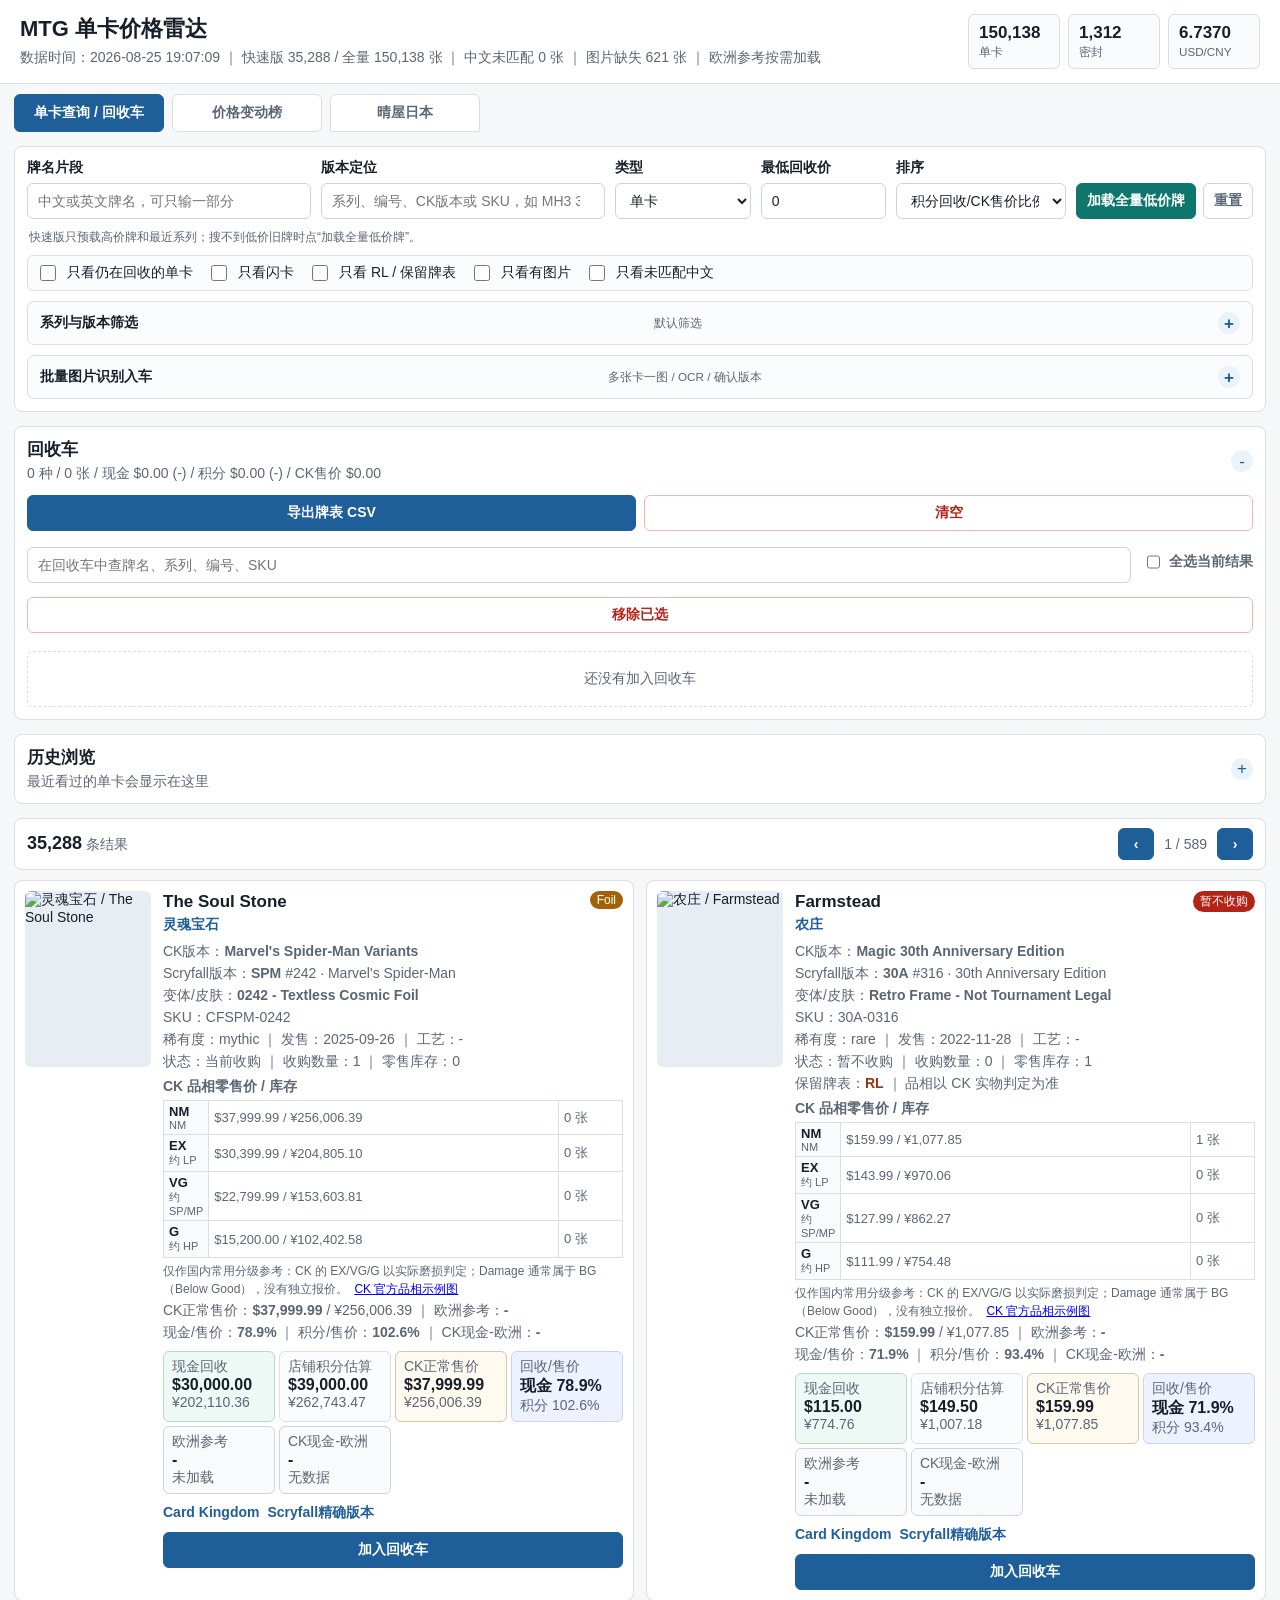
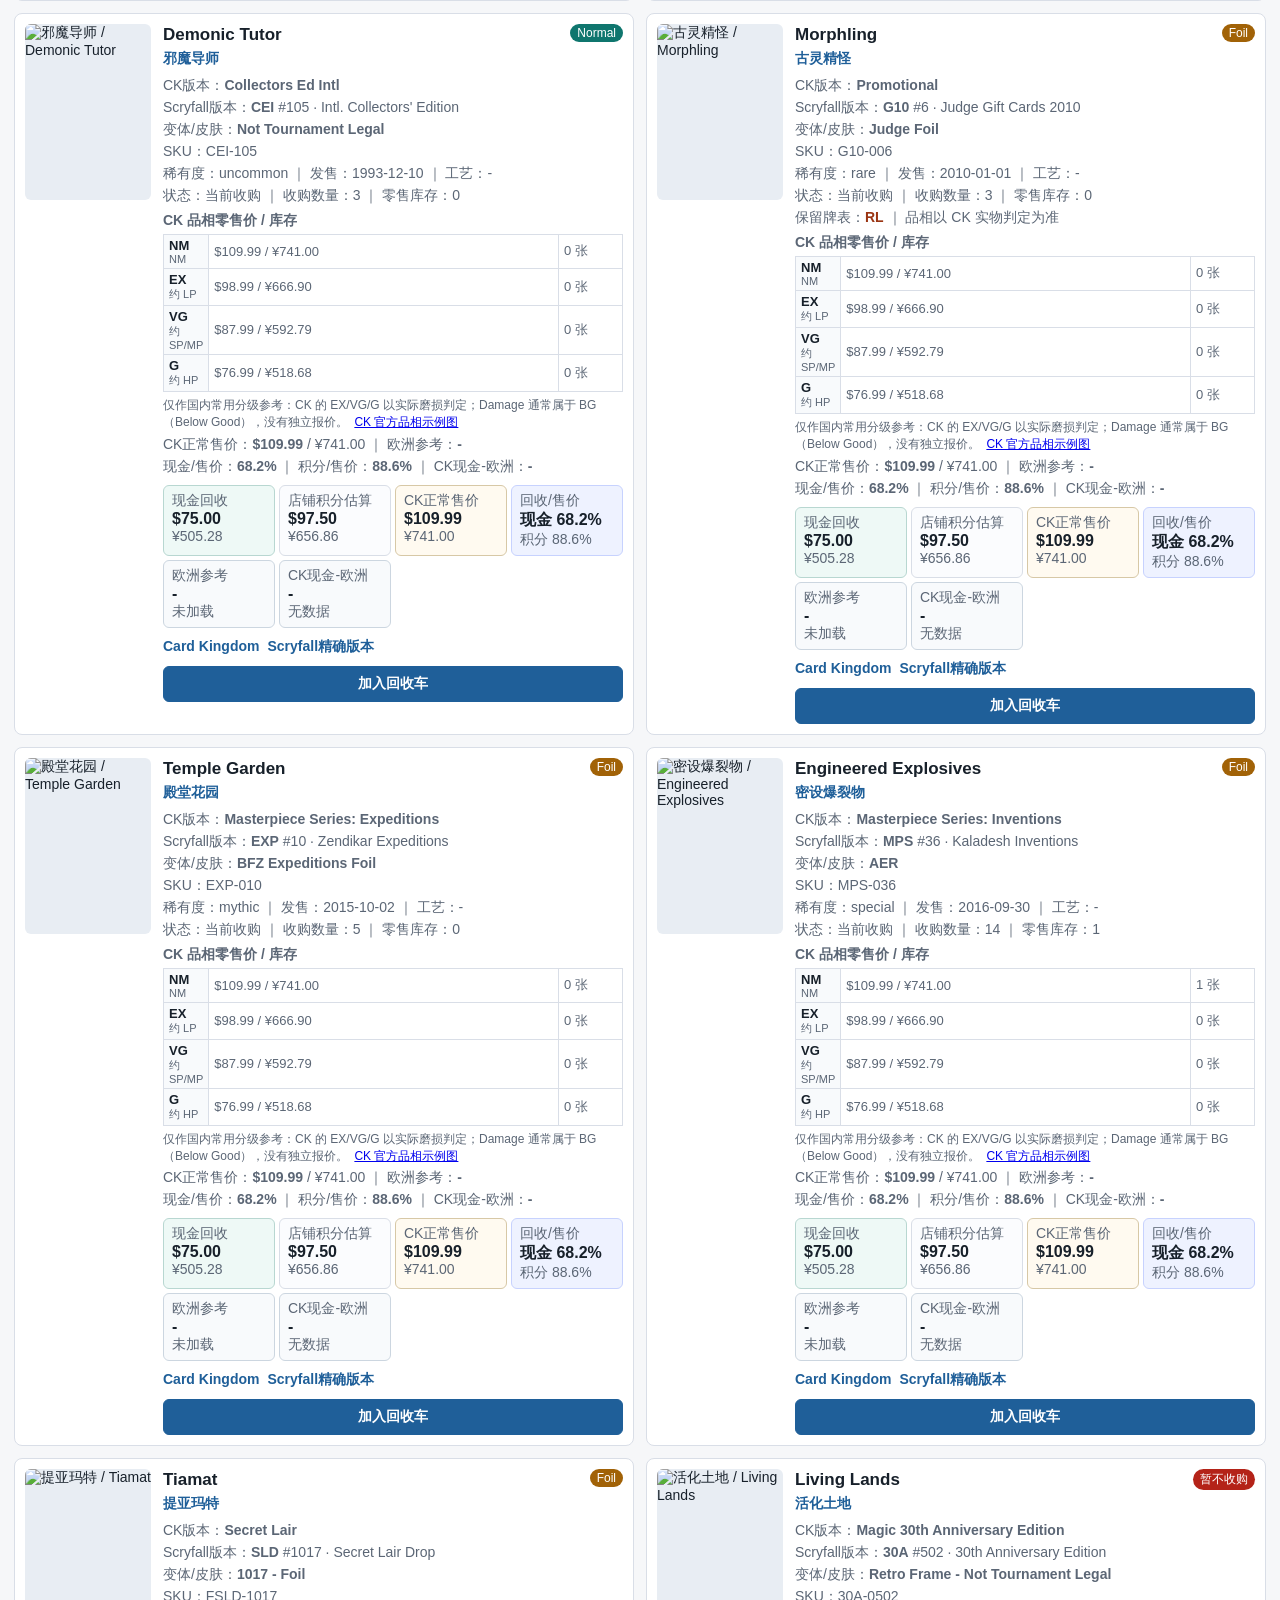
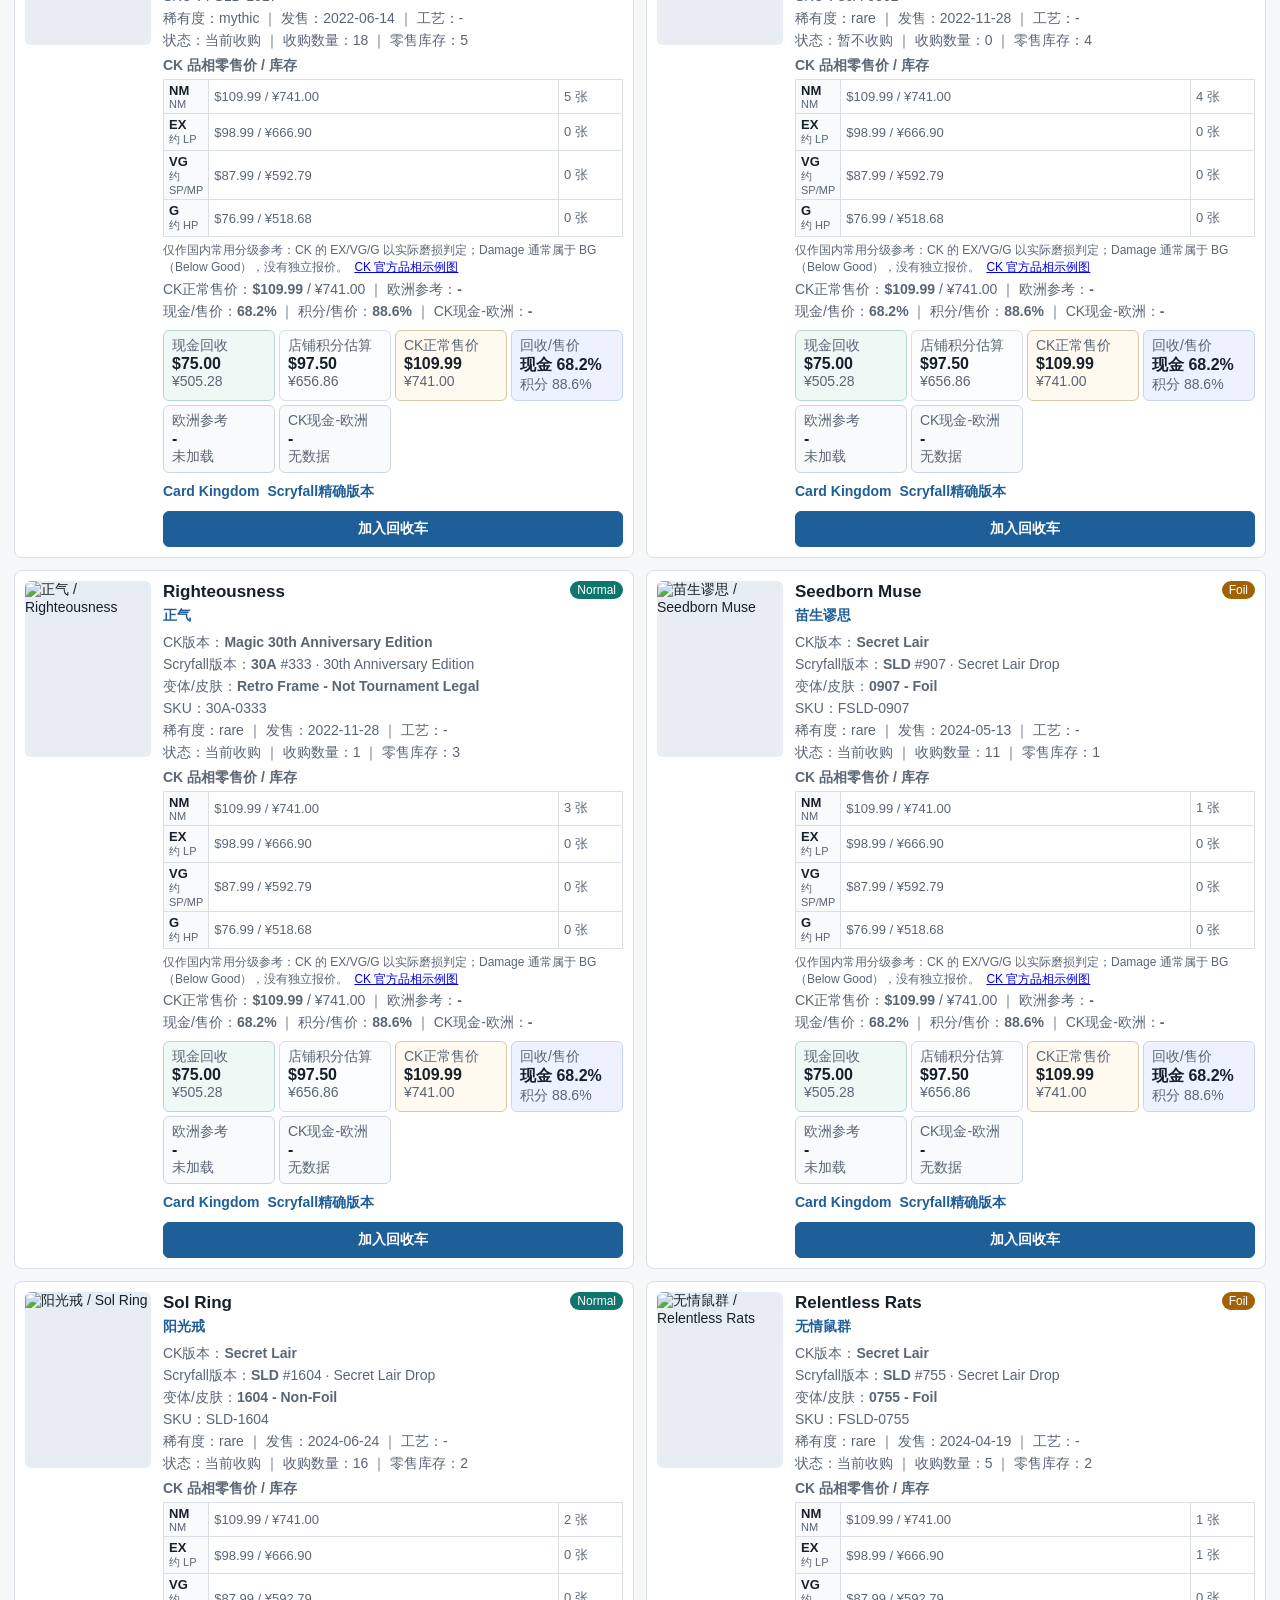
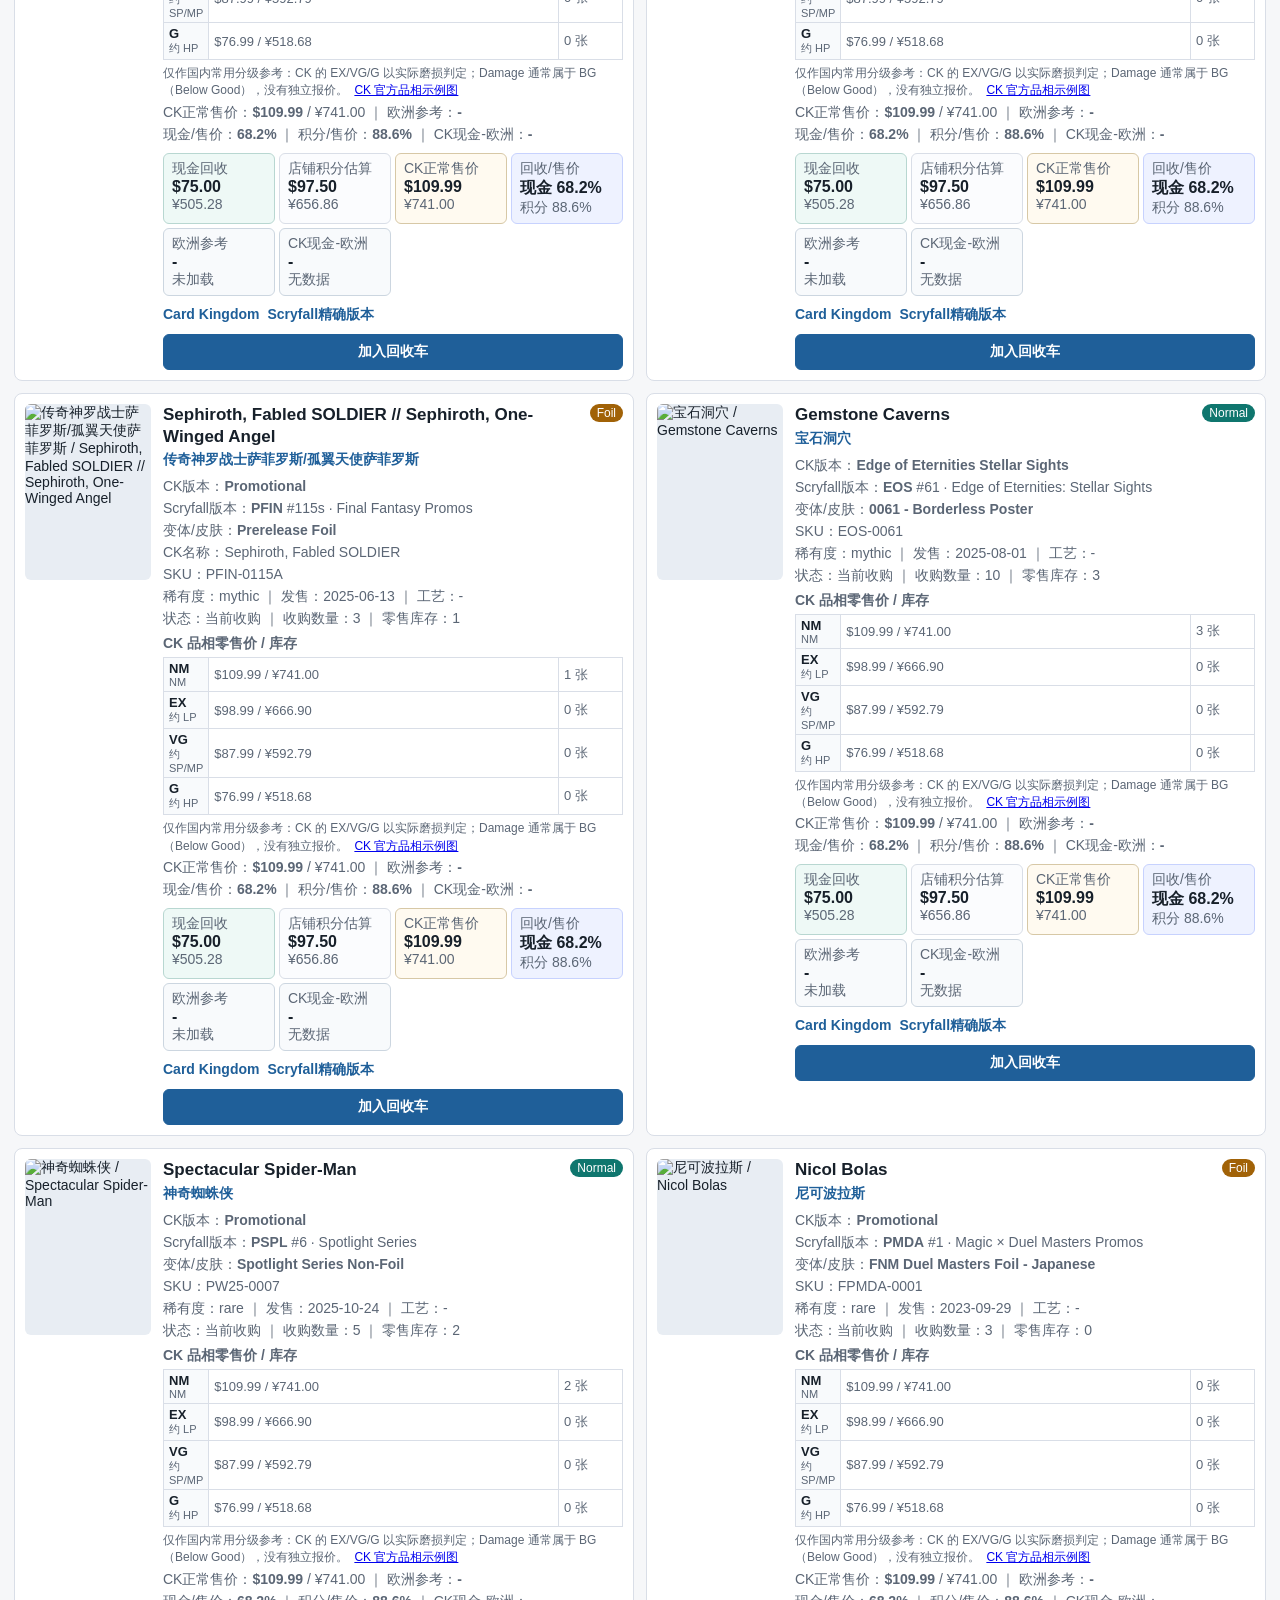
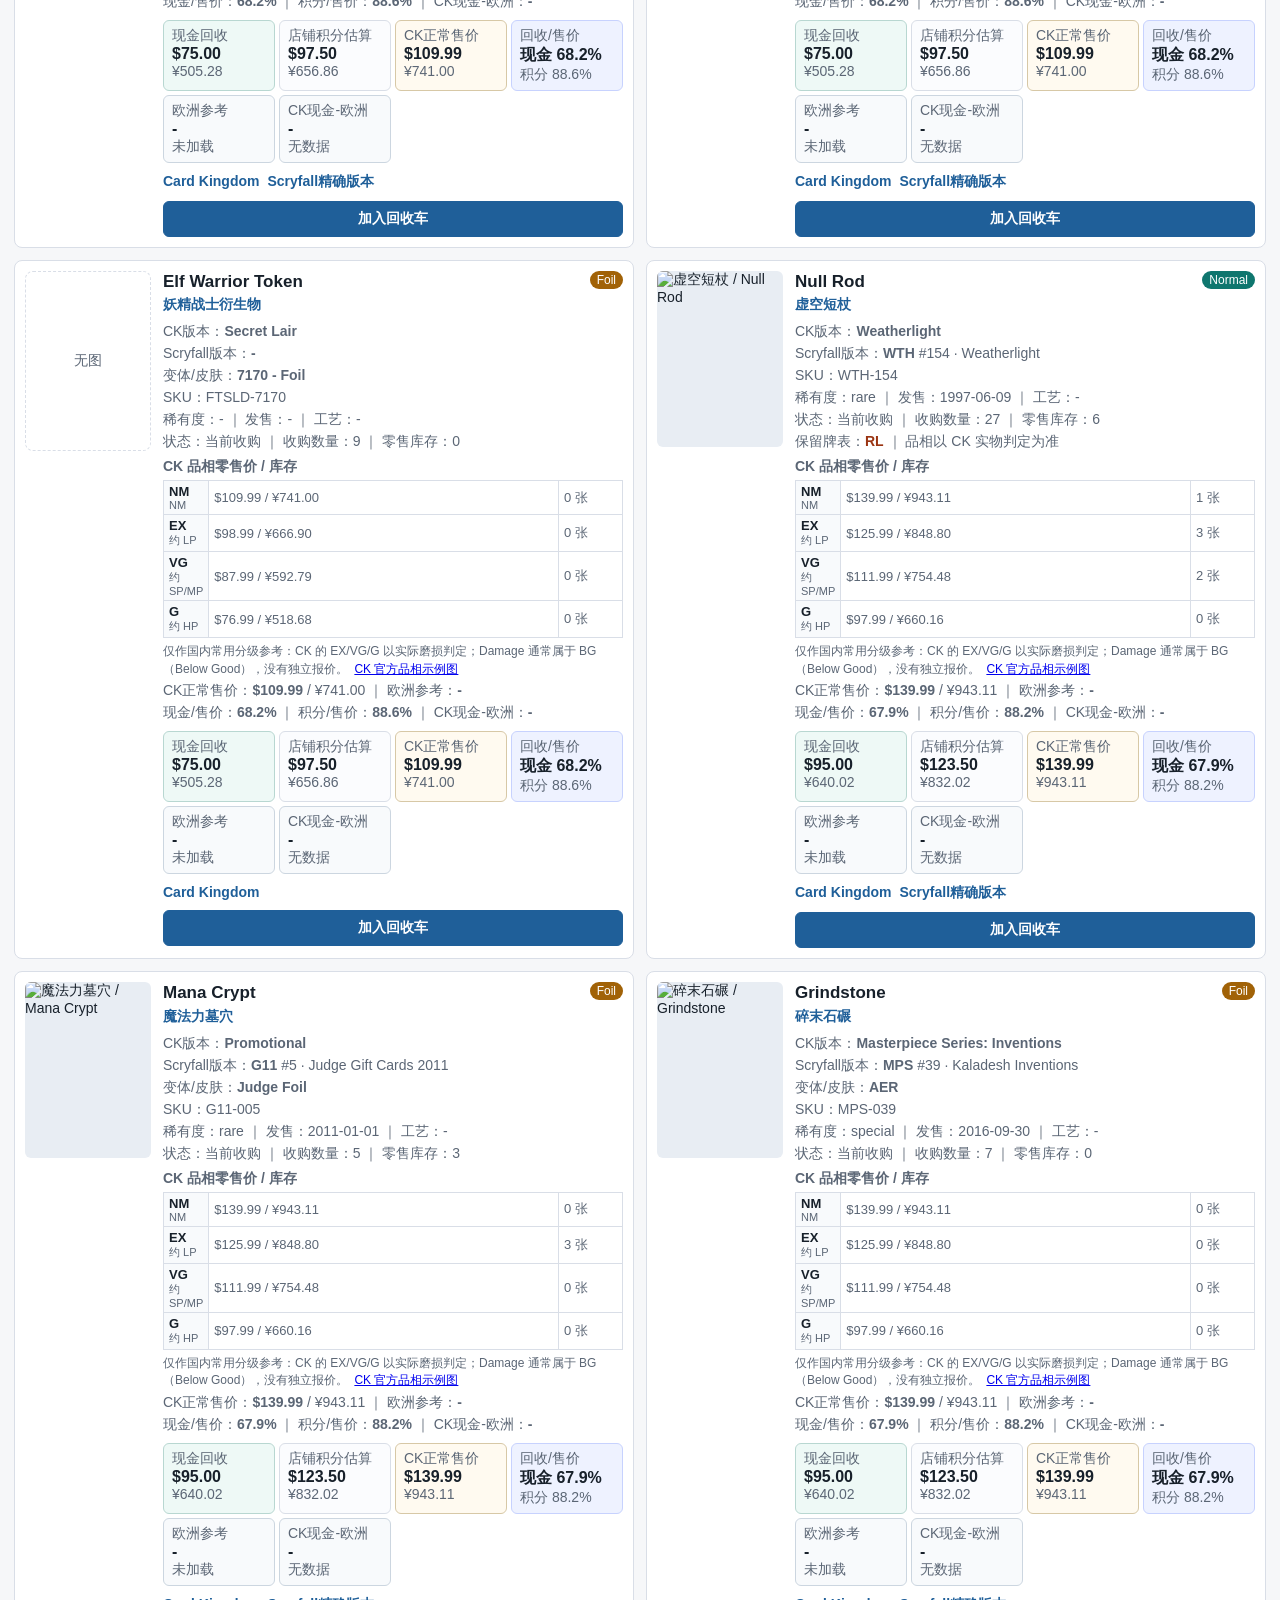
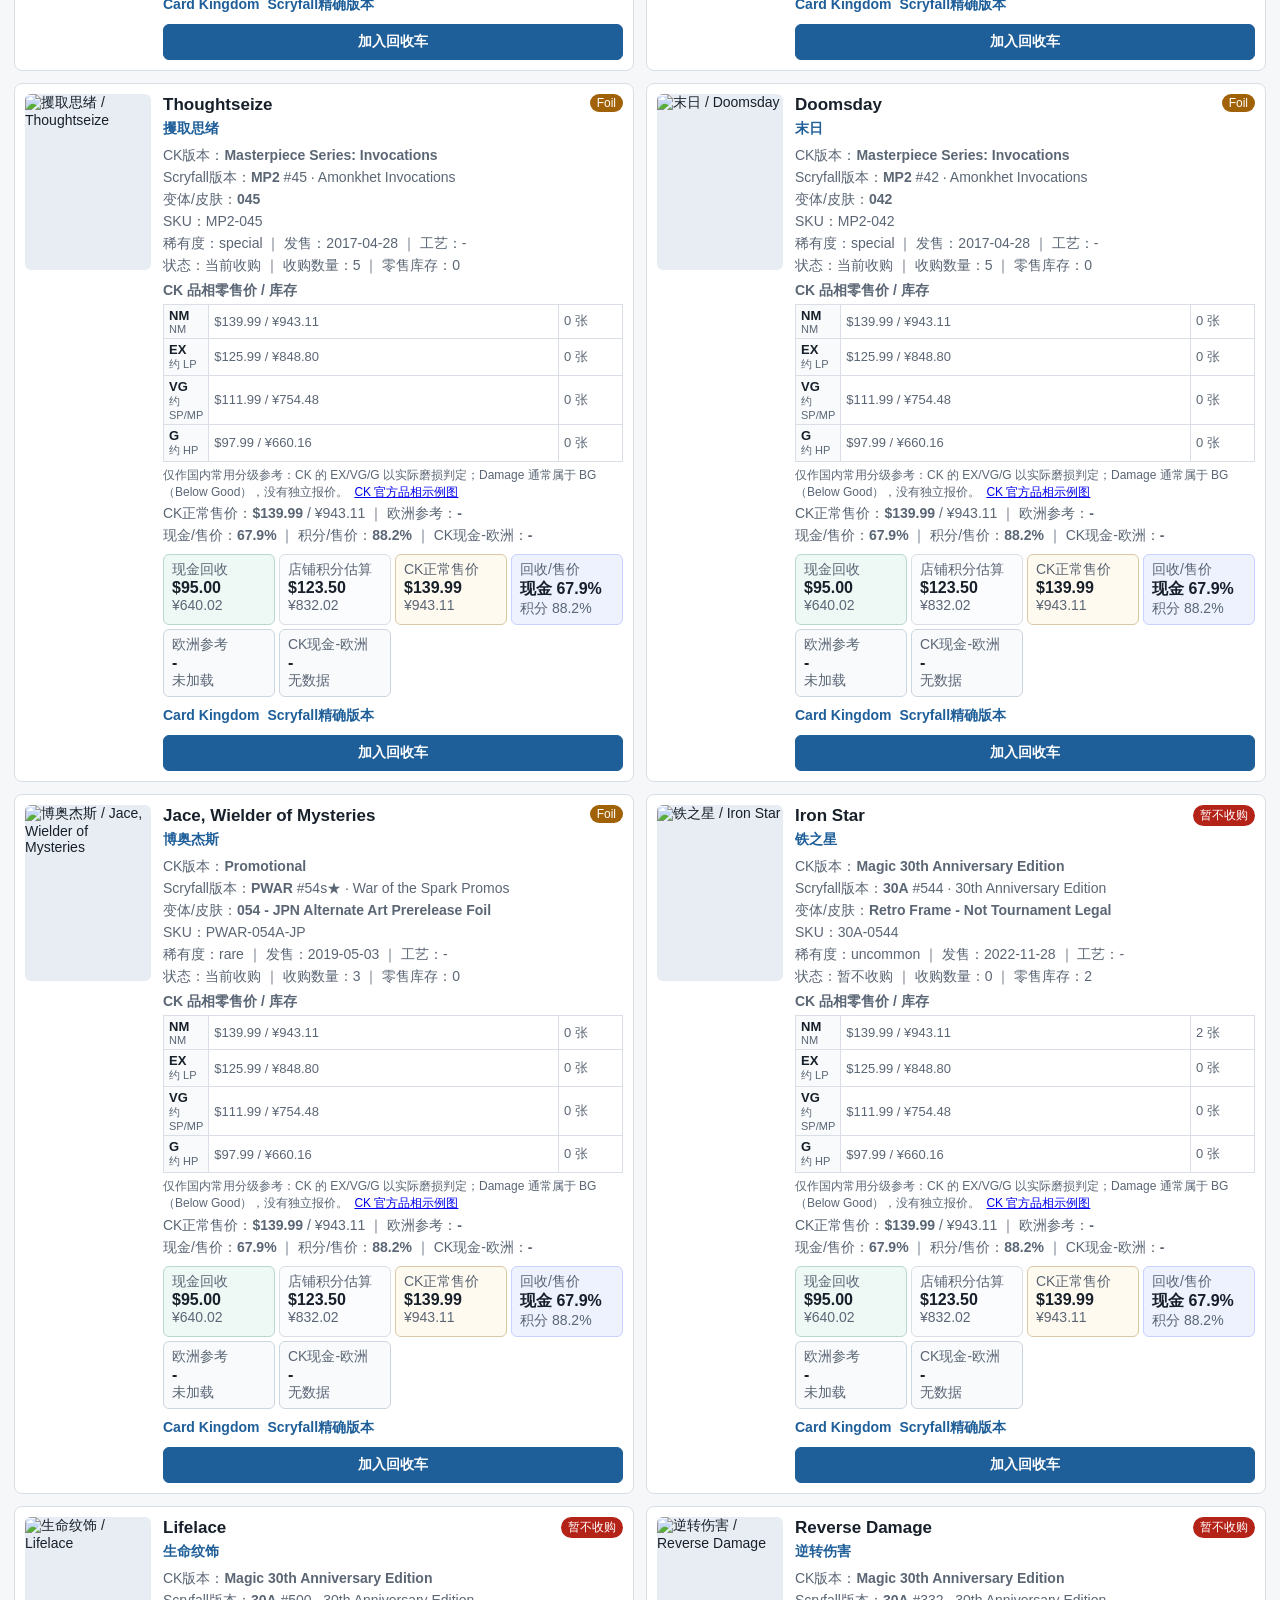
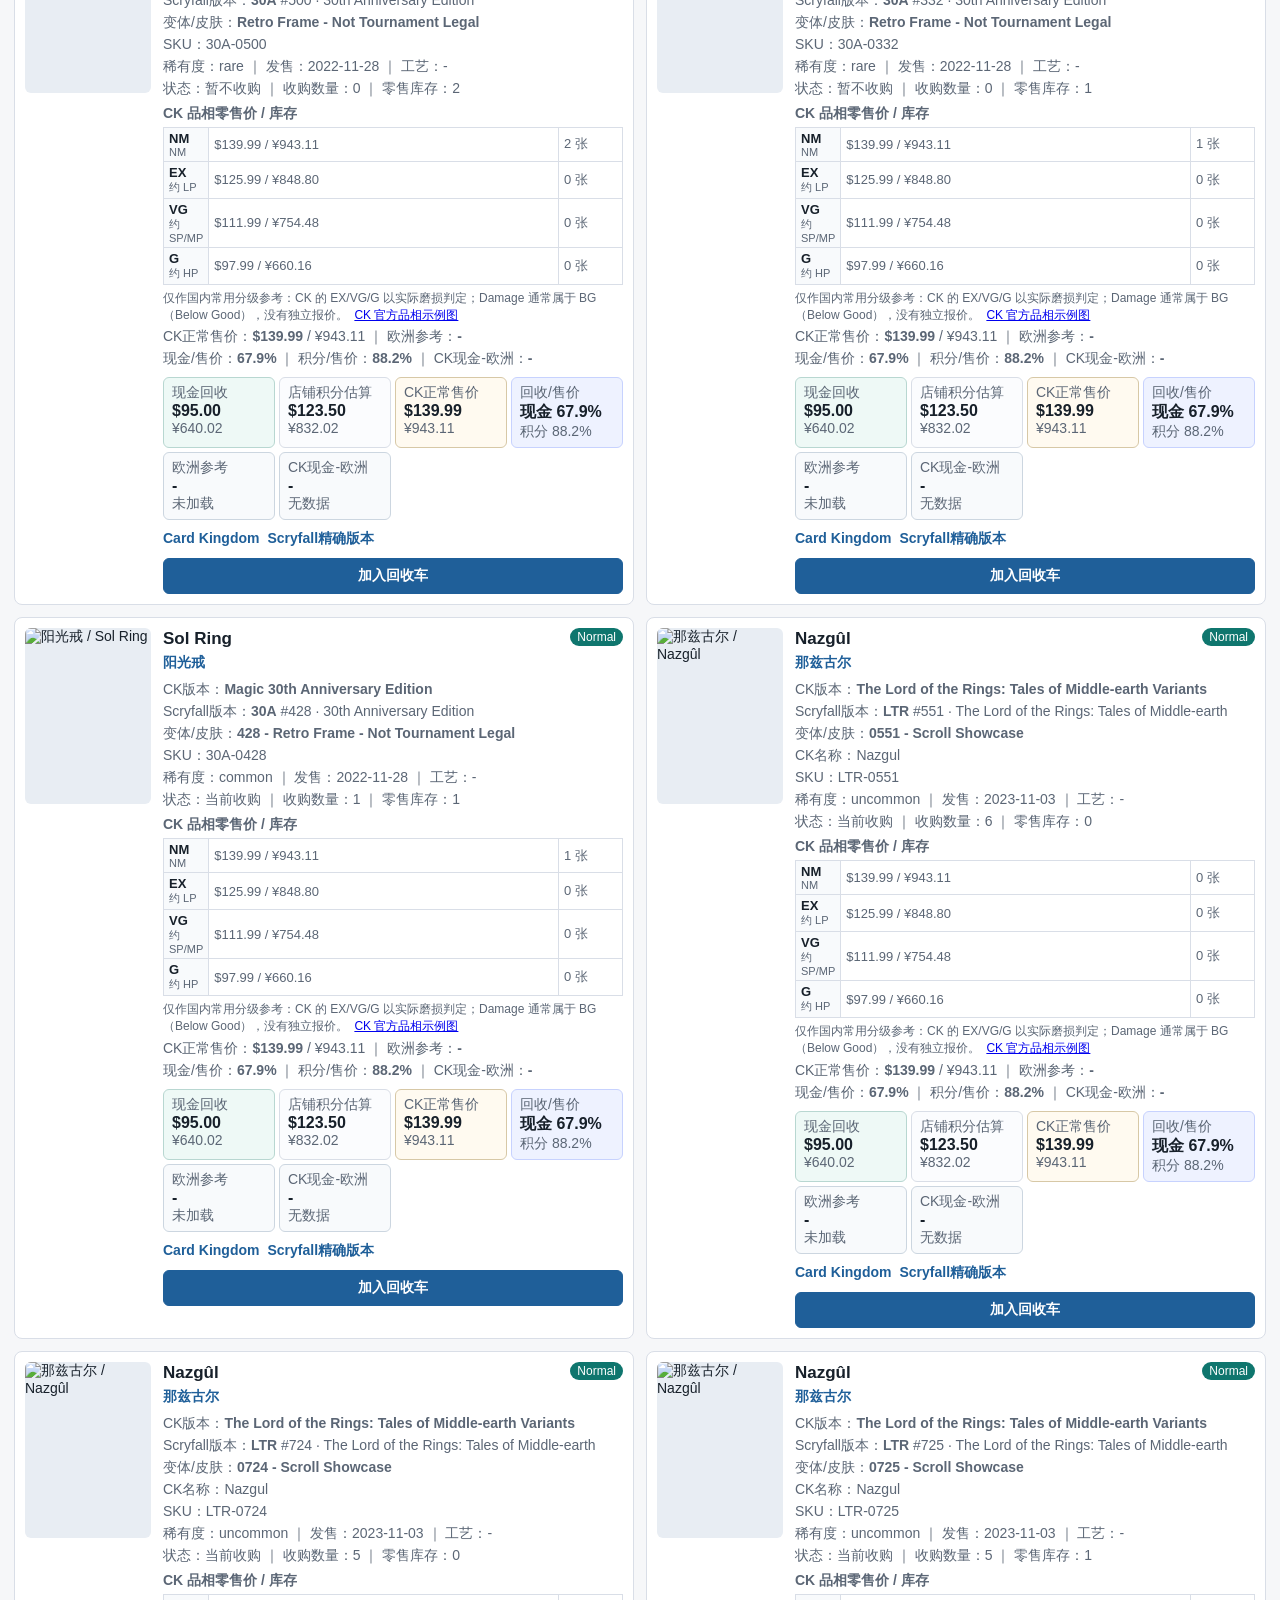
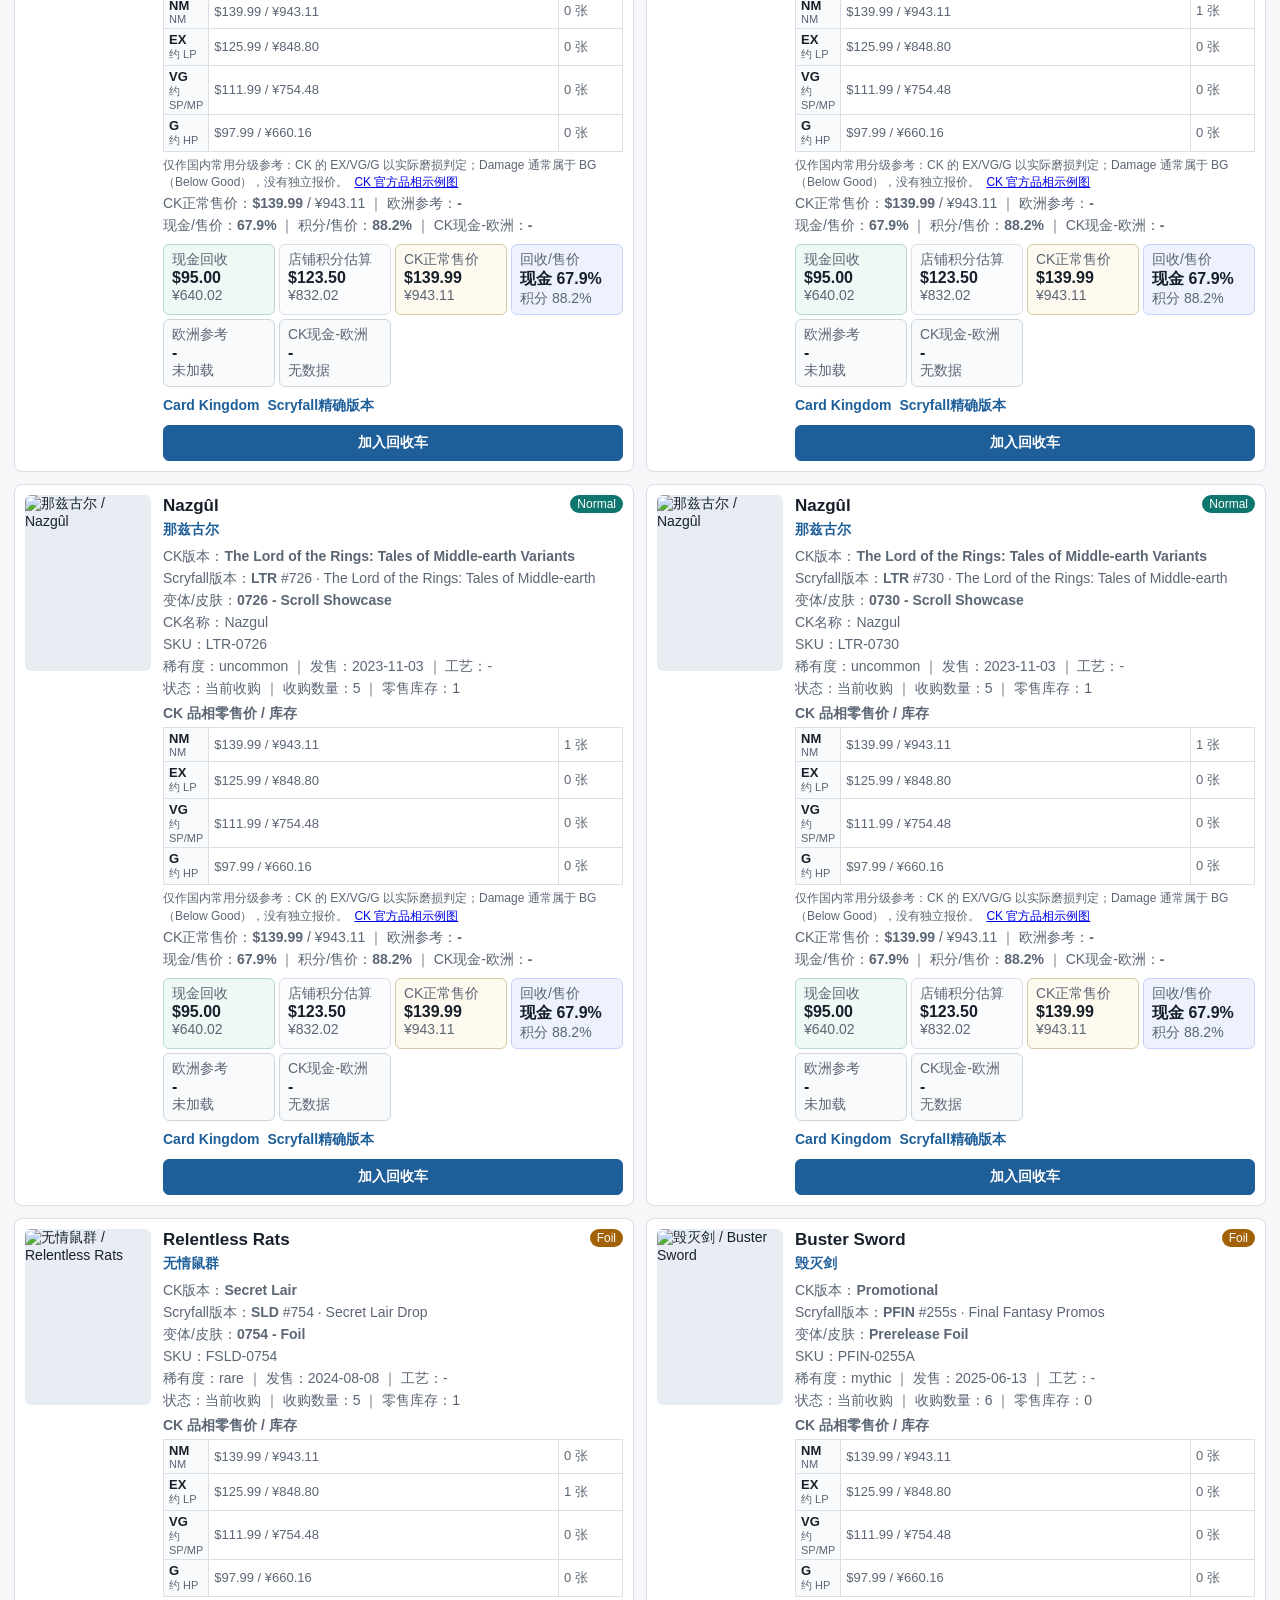
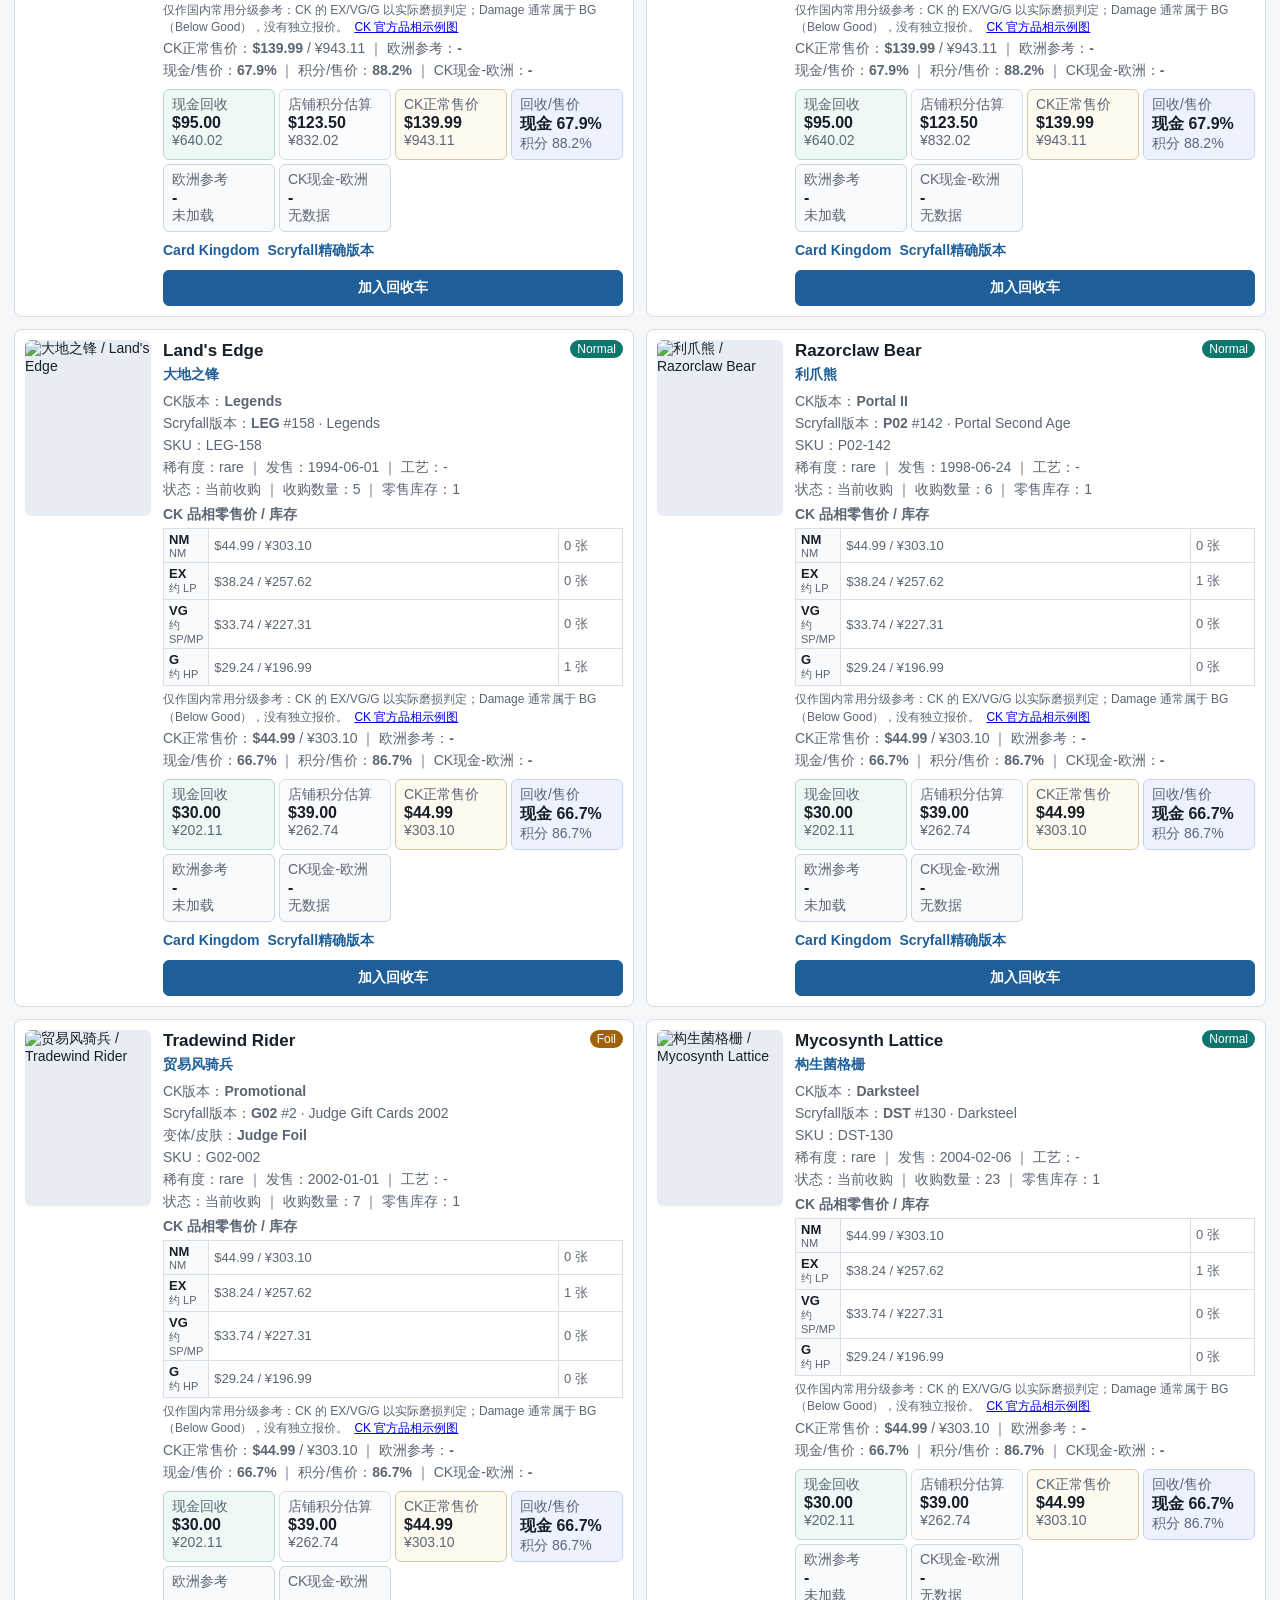
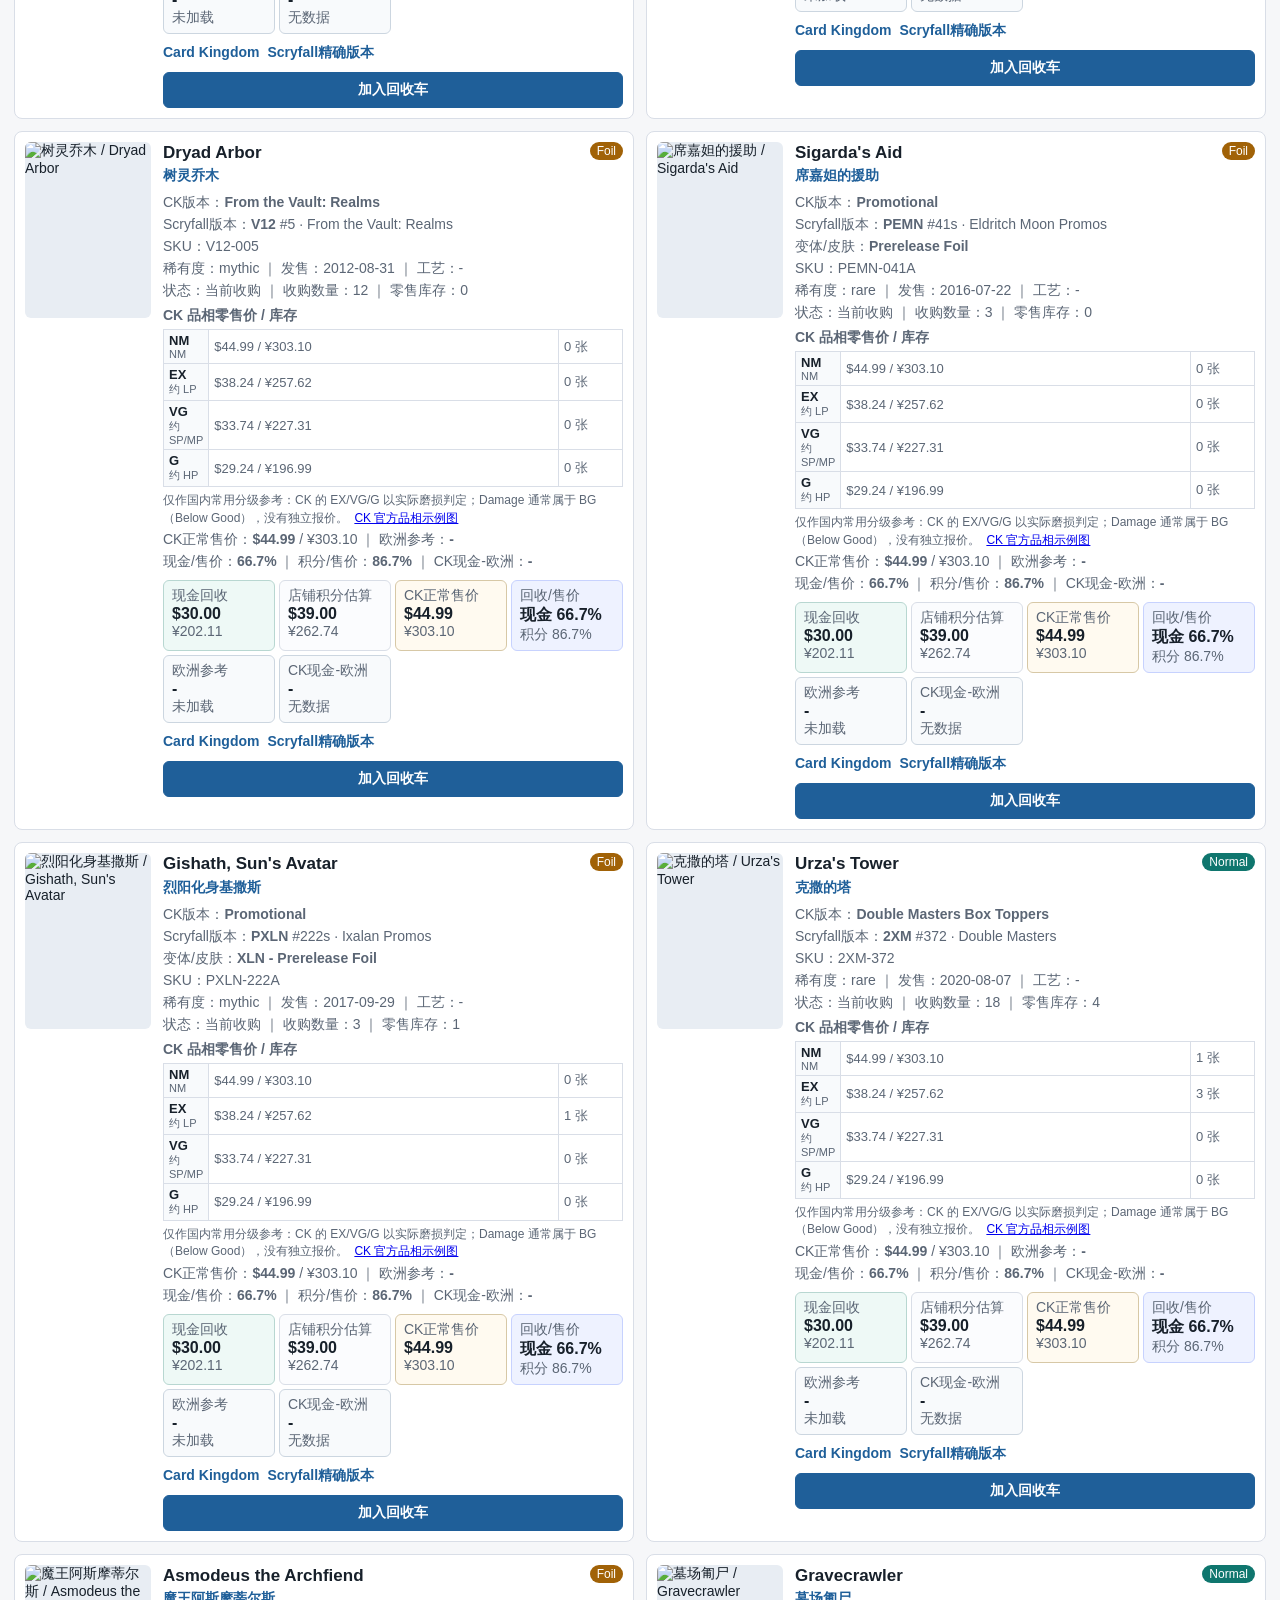
==== index.html @ b08dd06f "Remove images from browse history" ====
<!doctype html>
<html lang="zh-CN">
<head>
  <meta charset="utf-8">
  <meta name="viewport" content="width=device-width, initial-scale=1">
  <title>MTG 单卡价格雷达</title>
  <link rel="stylesheet" href="./styles.css?v=20260803-refresh">
</head>
<body>
  <header class="topbar">
    <div>
      <h1>MTG 单卡价格雷达</h1>
      <p id="metaLine">正在载入数据...</p>
    </div>
    <div class="summary" aria-label="summary">
      <div><span id="cardCount">-</span><small>单卡</small></div>
      <div><span id="sealedCount">-</span><small>密封</small></div>
      <div><span id="rate">-</span><small>USD/CNY</small></div>
    </div>
  </header>

  <nav class="app-tabs" aria-label="页面切换">
    <button id="queryTab" class="active" type="button">单卡查询 / 回收车</button>
    <button id="moversTab" type="button">价格变动榜</button>
    <a class="tab-link" href="./hareruya.html">晴屋日本</a>
  </nav>

  <section id="moversView" class="movers-view" hidden>
    <div class="movers-head">
      <div>
        <h2>MTG 价格变动榜</h2>
        <p id="moversMeta">正在载入价格变动数据...</p>
      </div>
      <div class="movers-stats">
        <div><span id="moversCurrent">-</span><small>当前 CK 数据</small></div>
        <div><span id="moversDaily">-</span><small>日变动</small></div>
        <div><span id="moversWeekly">-</span><small>周变动</small></div>
      </div>
    </div>
    <div class="movers-controls">
      <div class="segment movers-source-segment">
        <button class="active" data-movers-source="ck" type="button">CK回收</button>
        <button data-movers-source="ckretail" type="button">CK售价</button>
        <button data-movers-source="tcgplayer" type="button">TCGplayer</button>
        <button data-movers-source="cardmarket" type="button">Cardmarket</button>
      </div>
      <div class="segment">
        <button class="active" data-movers-period="daily" type="button">Daily</button>
        <button data-movers-period="weekly" type="button">Weekly</button>
      </div>
      <div class="segment">
        <button class="active" data-movers-basis="percent" type="button">按百分比</button>
        <button data-movers-basis="dollar" type="button">按美元</button>
      </div>
      <div class="segment movers-format-segment">
        <button class="active" data-movers-format="all" type="button">全部</button>
        <button data-movers-format="standard" type="button">标准</button>
        <button data-movers-format="pioneer" type="button">先驱</button>
        <button data-movers-format="modern" type="button">摩登</button>
        <button data-movers-format="legacy" type="button">薪传</button>
        <button data-movers-format="special" type="button">特选</button>
      </div>
      <input id="moversSearch" type="search" placeholder="搜索牌名、中文、系列、编号、SKU">
    </div>
    <div class="movers-boards">
      <section class="movers-board">
        <div class="movers-board-head">
          <h3 id="moversWinnersTitle">Top Winners by %</h3>
          <span id="moversWinnersCount"></span>
        </div>
        <div class="movers-table-wrap">
          <table>
            <thead>
              <tr><th>#</th><th>牌名</th><th>系列</th><th>原价</th><th>现价</th><th>变动</th></tr>
            </thead>
            <tbody id="moversWinners"></tbody>
          </table>
        </div>
      </section>
      <section class="movers-board">
        <div class="movers-board-head">
          <h3 id="moversLosersTitle">Top Losers by %</h3>
          <span id="moversLosersCount"></span>
        </div>
        <div class="movers-table-wrap">
          <table>
            <thead>
              <tr><th>#</th><th>牌名</th><th>系列</th><th>原价</th><th>现价</th><th>变动</th></tr>
            </thead>
            <tbody id="moversLosers"></tbody>
          </table>
        </div>
      </section>
    </div>
  </section>

  <main id="queryView" class="layout">
    <aside class="filters" aria-label="filters">
      <div class="filter-primary">
        <div class="field query-field">
          <label for="searchInput">牌名片段</label>
          <input id="searchInput" type="search" placeholder="中文或英文牌名，可只输一部分">
        </div>
        <div class="field query-field">
          <label for="printSearchInput">版本定位</label>
          <input id="printSearchInput" type="search" placeholder="系列、编号、CK版本或 SKU，如 MH3 352">
        </div>
        <div class="field">
          <label for="typeSelect">类型</label>
          <select id="typeSelect">
            <option value="cards">单卡</option>
            <option value="sealed">密封产品</option>
          </select>
        </div>
        <div class="field">
          <label for="minPrice">最低回收价</label>
          <input id="minPrice" type="number" min="0" step="1" value="0" aria-label="最低回收价（美元）">
        </div>
        <div class="field">
          <label for="sortSelect">排序</label>
          <select id="sortSelect">
            <option value="creditRatioDesc">积分回收/CK售价比例从高到低</option>
            <option value="creditDesc">积分回收价从高到低</option>
            <option value="cashDesc">现金回收价从高到低</option>
            <option value="cashAsc">回收价从低到高</option>
            <option value="qtyDesc">收购数量从高到低</option>
            <option value="euDesc">欧洲参考价从高到低</option>
            <option value="spreadDesc">CK/欧洲价差从高到低</option>
            <option value="nameAsc">英文名 A-Z</option>
            <option value="editionAsc">版本 A-Z</option>
          </select>
        </div>
        <div class="filter-actions">
          <button id="fullDataButton" type="button">加载全量</button>
          <button id="resetButton" class="secondary-button" type="button">重置</button>
        </div>
      </div>
      <div id="fastModeNotice" class="filter-notice hint">快速版：先加载高价牌和最近系列，打开更快。</div>

      <div class="checks quick-checks">
        <label><input id="buyingOnly" type="checkbox"> 只看仍在回收的单卡</label>
        <label><input id="foilOnly" type="checkbox"> 只看闪卡</label>
        <label><input id="reservedOnly" type="checkbox"> 只看 RL / 保留牌表</label>
        <label><input id="withImageOnly" type="checkbox"> 只看有图片</label>
        <label><input id="missingCnOnly" type="checkbox"> 只看未匹配中文</label>
      </div>

      <details class="filter-drawer" data-disclosure="advancedFilters">
        <summary><span>系列与版本筛选</span><small id="filterSummary">默认筛选</small></summary>
        <div class="drawer-body advanced-filter-grid">
          <div class="field" id="categoryField">
            <label for="categorySelect">分拣分类</label>
            <select id="categorySelect">
              <option value="">全部分类</option>
              <option value="standard">常规系列</option>
              <option value="promo">Promo / 奖闪</option>
              <option value="secret">Secret Lair</option>
              <option value="list">Mystery Booster / The List</option>
              <option value="ub">Universes Beyond / 联动</option>
              <option value="commander">Commander</option>
              <option value="token">Token / Helper / Oversized</option>
            </select>
          </div>
          <div class="field" id="rarityField">
            <label for="raritySelect">稀有度</label>
            <select id="raritySelect">
              <option value="">全部稀有度</option>
              <option value="bulk">银铁 common/uncommon</option>
              <option value="common">铁 common</option>
              <option value="uncommon">银 uncommon</option>
              <option value="rare">rare</option>
              <option value="mythic">mythic</option>
            </select>
          </div>
          <div class="field" id="setField">
            <label for="setSelect">系列（按发行时间）</label>
            <input id="setFinderInput" type="search" placeholder="查系列代码、名称或年份，如 Alpha / 1994">
            <select id="setYearSelect" aria-label="按发行年份筛选系列"><option value="">全部年份</option></select>
            <div id="setFinderResults" class="finder-results" aria-live="polite"></div>
            <select id="setSelect"><option value="">全部系列</option></select>
          </div>
          <div class="field" id="editionField">
            <label for="editionSelect">CK版本</label>
            <input id="editionFinderInput" type="search" placeholder="查 CK 版本，如 Legends / Promotional">
            <div id="editionFinderResults" class="finder-results" aria-live="polite"></div>
            <select id="editionSelect"><option value="">全部CK版本</option></select>
          </div>
          <div class="field recent-field" id="recentSetsField">
            <label>最近系列单卡</label>
            <div id="recentSets" class="set-chips" aria-label="recent sets"></div>
          </div>
        </div>
      </details>

      <details class="filter-drawer image-drawer" data-disclosure="imageRecognition">
        <summary><span>批量图片识别入车</span><small>多张卡一图 / OCR / 确认版本</small></summary>
        <div class="drawer-body image-field">
          <div id="imageDropZone" class="drop-zone">
            <input id="imageInput" type="file" accept="image/*">
            <span>点击选择，或把多张牌照片拖到这里</span>
          </div>
          <select id="imageLayout" aria-label="照片排布">
            <option value="auto">自动识别排布</option>
            <option value="3x5">3 行 × 5 张</option>
            <option value="3x4">3 行 × 4 张</option>
            <option value="3x3">3 行 × 3 张</option>
            <option value="2x5">2 行 × 5 张</option>
          </select>
          <input id="imageGuessInput" type="search" placeholder="OCR失败时输入或粘贴牌名">
          <button id="imageGuessButton" type="button">按牌名搜索</button>
          <div id="imageOcrStatus" class="hint">每张候选需要确认版本后才可加入回收车。</div>
          <section id="imageBatchResults" class="image-batch-results" hidden aria-live="polite">
            <div class="image-batch-head">
              <div><strong id="imageBatchTitle">识别候选</strong><span id="imageBatchSummary"></span></div>
              <div class="image-batch-actions">
                <button id="imageExportCodexButton" type="button" title="导出给 Codex 的识别请求">导出 Codex 请求</button>
                <input id="imageCodexResultInput" type="file" accept="application/json,.json" hidden>
                <button id="imageImportCodexButton" type="button" title="导入 Codex 返回的精确版本结果">导入 Codex 结果</button>
                <button id="imageAddAllButton" type="button">将已确认候选加入回收车</button>
              </div>
            </div>
            <div id="imageBatchGrid" class="image-batch-grid"></div>
          </section>
        </div>
      </details>
    </aside>

    <details class="cart-panel collapsible-panel" data-disclosure="cart" open aria-label="buylist cart">
      <summary class="panel-summary">
        <div>
          <h2>回收车</h2>
          <p id="cartSummary">0 种 / 0 张 / 现金 $0.00 / 积分 $0.00</p>
        </div>
        <span class="summary-toggle" aria-hidden="true"></span>
      </summary>
      <div class="panel-content">
        <div class="cart-actions">
          <button id="exportCartButton" type="button">导出牌表 CSV</button>
          <button id="clearCartButton" type="button">清空</button>
        </div>
        <div class="cart-bulk-tools">
          <input id="cartSearchInput" type="search" placeholder="在回收车中查牌名、系列、编号、SKU">
          <label><input id="cartSelectVisible" type="checkbox"> 全选当前结果</label>
          <button id="removeSelectedCartButton" type="button" class="danger-button">移除已选</button>
          <span id="cartSelectionSummary" class="hint"></span>
        </div>
      <div id="cartTableWrap" class="cart-table-wrap">
        <table class="cart-table">
          <thead>
            <tr>
              <th class="cart-check-col">选</th>
              <th>牌名</th>
              <th>版本</th>
              <th>编号</th>
              <th>数量</th>
              <th>现金</th>
              <th>操作</th>
            </tr>
          </thead>
          <tbody id="cartRows"></tbody>
        </table>
      </div>
      <div id="cartEmpty" class="cart-empty">还没有加入回收车</div>
      </div>
    </details>

    <details class="history-panel collapsible-panel" data-disclosure="history" aria-label="browse history">
      <summary class="panel-summary">
        <div>
          <h2>历史浏览</h2>
          <p id="historySummary">最近看过的单卡会显示在这里</p>
        </div>
        <span class="summary-toggle" aria-hidden="true"></span>
      </summary>
      <div class="panel-content">
        <div class="cart-actions">
          <button id="clearHistoryButton" type="button">清空历史</button>
        </div>
      <div id="historyRows" class="history-list"></div>
      <div id="historyEmpty" class="cart-empty">还没有浏览记录</div>
      </div>
    </details>

    <section class="results">
      <div class="resultbar">
        <div>
          <strong id="resultCount">0</strong>
          <span>条结果</span>
        </div>
        <div class="pager">
          <button id="prevButton" type="button" aria-label="上一页">‹</button>
          <span id="pageLine">1 / 1</span>
          <button id="nextButton" type="button" aria-label="下一页">›</button>
        </div>
      </div>

      <div id="cardsGrid" class="cards-grid"></div>
      <div id="emptyState" class="empty" hidden>没有符合条件的条目</div>
    </section>
  </main>

  <template id="cardTemplate">
    <article class="card">
      <div class="thumb">
        <img loading="lazy" alt="">
      </div>
      <div class="card-main">
        <div class="name-row">
          <h2></h2>
          <span class="badge"></span>
        </div>
        <p class="cn"></p>
        <div class="details"></div>
        <div class="prices"></div>
        <div class="links"></div>
      </div>
    </article>
  </template>

  <script src="./app.js?v=20260826-history-no-images"></script>
</body>
</html>
---- styles.css ----
:root {
  color-scheme: light;
  --bg: #f6f7f9;
  --panel: #ffffff;
  --ink: #17202a;
  --muted: #5b6675;
  --line: #d9dee7;
  --blue: #1f5f99;
  --green: #0f766e;
  --gold: #a16207;
  --danger: #b42318;
}

* {
  box-sizing: border-box;
}

[hidden] {
  display: none !important;
}

body {
  margin: 0;
  background: var(--bg);
  color: var(--ink);
  font-family: -apple-system, BlinkMacSystemFont, "Segoe UI", "PingFang SC", "Microsoft YaHei", sans-serif;
  font-size: 14px;
  overflow-x: hidden;
}

.topbar {
  min-height: 78px;
  display: flex;
  align-items: center;
  justify-content: space-between;
  gap: 24px;
  padding: 14px 20px;
  background: #ffffff;
  border-bottom: 1px solid var(--line);
  position: sticky;
  top: 0;
  z-index: 10;
}

h1 {
  margin: 0 0 6px;
  font-size: 22px;
  line-height: 1.2;
}

.topbar p {
  margin: 0;
  color: var(--muted);
}

.summary {
  display: grid;
  grid-template-columns: repeat(3, 92px);
  gap: 8px;
}

.summary div {
  border: 1px solid var(--line);
  background: #fafbfc;
  padding: 8px 10px;
  border-radius: 6px;
}

.summary span {
  display: block;
  font-weight: 700;
  font-size: 17px;
}

.summary small {
  color: var(--muted);
}

.app-tabs {
  display: flex;
  gap: 8px;
  padding: 10px 14px 0;
  background: var(--bg);
  position: sticky;
  top: 79px;
  z-index: 9;
}

.app-tabs button,
.app-tabs .tab-link {
  width: auto;
  min-width: 150px;
  background: #fff;
  color: var(--muted);
  border-color: var(--line);
}

.app-tabs .tab-link {
  display: inline-flex;
  align-items: center;
  justify-content: center;
  min-height: 38px;
  padding: 8px 12px;
  border: 1px solid var(--line);
  border-radius: 6px 6px 0 0;
  font-weight: 700;
  text-decoration: none;
}

.app-tabs .tab-link:hover {
  background: #f1f7f6;
  color: var(--green);
}

.app-tabs button.active {
  background: var(--blue);
  color: #fff;
  border-color: var(--blue);
}

.movers-view {
  padding: 14px;
}

.movers-head,
.movers-controls,
.movers-board {
  background: var(--panel);
  border: 1px solid var(--line);
  border-radius: 8px;
}

.movers-head {
  display: grid;
  grid-template-columns: minmax(0, 1fr) auto;
  gap: 16px;
  align-items: end;
  padding: 14px;
  margin-bottom: 12px;
}

.movers-head h2 {
  margin: 0 0 6px;
  font-size: 22px;
}

.movers-head p {
  margin: 0;
  color: var(--muted);
}

.movers-stats {
  display: grid;
  grid-template-columns: repeat(3, minmax(120px, 1fr));
  gap: 8px;
}

.movers-stats div {
  border: 1px solid var(--line);
  background: #fafbfc;
  padding: 8px 10px;
  border-radius: 6px;
}

.movers-stats span {
  display: block;
  font-weight: 800;
}

.movers-stats small {
  color: var(--muted);
}

.movers-controls {
  display: grid;
  grid-template-columns: auto auto auto minmax(360px, 1fr) minmax(220px, .8fr);
  gap: 10px;
  align-items: center;
  padding: 10px;
  margin-bottom: 12px;
}

.segment {
  display: inline-grid;
  grid-auto-flow: column;
  gap: 2px;
  padding: 3px;
  background: #eef2f6;
  border-radius: 7px;
}

.segment button {
  width: auto;
  min-width: 82px;
  border: 0;
  background: transparent;
  color: var(--muted);
  box-shadow: none;
}

.segment button.active {
  background: #fff;
  color: var(--blue);
  box-shadow: 0 1px 2px rgba(16, 24, 40, .12);
}

.movers-format-segment {
  grid-auto-flow: column;
  overflow-x: auto;
  justify-content: start;
}

.movers-format-segment button {
  min-width: 58px;
}

.movers-source-segment button {
  min-width: 94px;
}

.movers-boards {
  display: grid;
  grid-template-columns: repeat(2, minmax(0, 1fr));
  gap: 14px;
}

.movers-board {
  min-width: 0;
  overflow: hidden;
}

.movers-board-head {
  display: flex;
  align-items: center;
  justify-content: space-between;
  gap: 12px;
  padding: 12px 14px;
  border-bottom: 1px solid var(--line);
  background: #fbfcfe;
}

.movers-board-head h3 {
  margin: 0;
  font-size: 18px;
}

.movers-board-head span {
  color: var(--muted);
  font-size: 12px;
}

.movers-table-wrap {
  max-height: 76vh;
  overflow: auto;
}

.movers-table-wrap table {
  width: 100%;
  min-width: 620px;
  border-collapse: collapse;
}

.movers-table-wrap th,
.movers-table-wrap td {
  padding: 9px 10px;
  border-bottom: 1px solid var(--line);
  text-align: left;
  vertical-align: middle;
}

.movers-table-wrap th {
  position: sticky;
  top: 0;
  z-index: 1;
  background: #f8fafc;
  color: var(--muted);
  font-size: 12px;
}

.mover-rank {
  width: 42px;
  color: var(--muted);
  font-weight: 750;
}

.mover-card-cell {
  display: grid;
  grid-template-columns: 46px minmax(0, 1fr);
  gap: 9px;
  align-items: center;
  min-width: 220px;
}

.mover-card-cell img,
.mover-img-empty {
  width: 46px;
  height: 64px;
  border-radius: 4px;
  object-fit: cover;
  background: #e8edf3;
}

.movers-table-wrap td strong,
.movers-table-wrap td span,
.movers-table-wrap td small {
  display: block;
}

.movers-table-wrap td span,
.movers-table-wrap td small {
  color: var(--muted);
  font-size: 12px;
  margin-top: 2px;
}

.mover-num {
  text-align: right;
  white-space: nowrap;
  font-variant-numeric: tabular-nums;
}

.mover-change span {
  font-weight: 800;
  font-size: 14px;
}

.mover-change.up span,
.mover-change.up small {
  color: var(--green);
}

.mover-change.down span,
.mover-change.down small {
  color: var(--danger);
}

.movers-empty-row {
  padding: 28px 16px !important;
  color: var(--muted);
  text-align: center !important;
  line-height: 1.5;
}

.mover-link a {
  display: inline-grid;
  place-items: center;
  width: 28px;
  height: 28px;
  border-radius: 5px;
  color: var(--blue);
  background: #eef6ff;
  text-decoration: none;
}

.layout {
  display: grid;
  grid-template-columns: 1fr;
  gap: 14px;
  padding: 14px;
  min-width: 0;
}

.filters {
  display: grid;
  gap: 10px;
  background: var(--panel);
  border: 1px solid var(--line);
  border-radius: 8px;
  padding: 12px;
  min-width: 0;
}

.filter-primary {
  display: grid;
  grid-template-columns: minmax(220px, 1.25fr) minmax(220px, 1.25fr) minmax(120px, .6fr) minmax(120px, .55fr) minmax(165px, .75fr) auto;
  gap: 10px;
  align-items: end;
}

.filter-actions {
  display: flex;
  gap: 7px;
}

.filter-actions button {
  width: auto;
  white-space: nowrap;
}

.filter-actions #fullDataButton {
  background: var(--green);
  border-color: var(--green);
}

.secondary-button {
  background: #fff;
  border-color: #cbd3df;
  color: var(--muted);
}

.filter-notice {
  padding: 0 2px;
}

.quick-checks {
  display: flex;
  flex-wrap: wrap;
  align-items: center;
  gap: 6px 14px;
  padding: 8px 10px;
}

.filter-drawer {
  border: 1px solid var(--line);
  border-radius: 7px;
  background: #fbfcfe;
}

.filter-drawer summary,
.panel-summary {
  display: flex;
  align-items: center;
  justify-content: space-between;
  gap: 12px;
  cursor: pointer;
  list-style: none;
}

.filter-drawer summary::-webkit-details-marker,
.panel-summary::-webkit-details-marker {
  display: none;
}

.filter-drawer summary {
  padding: 10px 12px;
  font-weight: 700;
}

.filter-drawer summary small {
  color: var(--muted);
  font-weight: 500;
}

.filter-drawer summary::after,
.summary-toggle::after {
  content: "+";
  display: inline-grid;
  place-items: center;
  width: 22px;
  height: 22px;
  color: var(--blue);
  background: #eaf3fb;
  border-radius: 50%;
  font-size: 17px;
  line-height: 1;
}

.filter-drawer[open] summary::after,
.collapsible-panel[open] .summary-toggle::after {
  content: "-";
}

.drawer-body {
  padding: 0 12px 12px;
}

.advanced-filter-grid {
  display: grid;
  grid-template-columns: repeat(4, minmax(160px, 1fr));
  gap: 10px;
  border-top: 1px solid var(--line);
  padding-top: 12px;
}

.advanced-filter-grid .recent-field {
  grid-column: 1 / -1;
}

.field {
  margin-bottom: 0;
  min-width: 0;
}

label {
  display: block;
  font-weight: 650;
  margin-bottom: 6px;
}

input,
select,
button {
  width: 100%;
  min-height: 36px;
  border: 1px solid #cbd3df;
  border-radius: 6px;
  background: #fff;
  color: var(--ink);
  padding: 7px 10px;
  font: inherit;
}

button {
  cursor: pointer;
  background: var(--blue);
  color: #fff;
  border-color: var(--blue);
  font-weight: 700;
}

.checks {
  display: grid;
  gap: 6px;
  margin: 0;
  align-self: stretch;
  align-content: center;
  padding: 6px 8px;
  border: 1px solid var(--line);
  border-radius: 6px;
  background: #fbfcfe;
  min-width: 0;
}

.set-chips {
  display: flex;
  gap: 7px;
  overflow-x: auto;
  padding-bottom: 2px;
  min-width: 0;
  max-width: 100%;
}

.set-chip {
  width: auto;
  min-width: 190px;
  min-height: 34px;
  display: grid;
  grid-template-columns: minmax(0, 1fr) auto;
  gap: 8px;
  align-items: center;
  border: 1px solid #cbd3df;
  border-radius: 6px;
  background: #fff;
  color: var(--ink);
  padding: 6px 8px;
  text-align: left;
  font-weight: 650;
}

.query-field {
  grid-column: span 1;
}

.fast-field button {
  background: var(--green);
  border-color: var(--green);
}

.fast-field button:disabled {
  cursor: wait;
  opacity: 0.72;
}

.image-field {
  display: grid;
  grid-template-columns: minmax(240px, 1.2fr) minmax(150px, .55fr) minmax(220px, 1fr) minmax(140px, .5fr);
  gap: 8px;
  align-items: center;
  min-width: 0;
}

.image-field .hint {
  grid-column: 1 / -1;
}

.recent-field {
  min-width: 0;
}

.set-chip small {
  color: var(--muted);
  font-weight: 500;
}

.set-chip.active {
  border-color: var(--blue);
  background: #eaf3fb;
  color: #174b78;
}

.checks label {
  display: flex;
  align-items: center;
  gap: 8px;
  font-weight: 500;
  margin: 0;
}

.checks input {
  width: 16px;
  min-height: 16px;
}

.checks.quick-checks {
  display: flex;
  flex-wrap: wrap;
  align-items: center;
  gap: 6px 14px;
  align-content: unset;
}

.drop-zone {
  display: grid;
  gap: 6px;
  place-items: center;
  min-height: 42px;
  padding: 8px 10px;
  border: 1px dashed #9aa9ba;
  border-radius: 8px;
  background: #f8fafc;
  color: var(--muted);
  text-align: center;
}

.drop-zone.dragover {
  border-color: var(--blue);
  background: #eaf3fb;
  color: #174b78;
}

.drop-zone input {
  width: 100%;
  max-width: 220px;
  min-height: 32px;
}

#imageGuessInput {
  margin-top: 0;
}

#imageGuessButton {
  margin-top: 0;
  background: var(--green);
  border-color: var(--green);
}

.image-batch-results {
  grid-column: 1 / -1;
  border-top: 1px solid var(--line);
  padding-top: 10px;
}

.image-batch-head {
  display: flex;
  align-items: center;
  justify-content: space-between;
  gap: 12px;
  margin-bottom: 10px;
}

.image-batch-head strong,
.image-batch-head span {
  display: block;
}

.image-batch-head span {
  margin-top: 2px;
  color: var(--muted);
  font-size: 12px;
}

.image-batch-actions {
  display: flex;
  flex-wrap: wrap;
  justify-content: flex-end;
  gap: 8px;
}

.image-batch-head button {
  width: auto;
  min-height: 32px;
  background: var(--green);
  border-color: var(--green);
}

#imageExportCodexButton,
#imageImportCodexButton {
  background: #fff;
  border-color: var(--blue);
  color: var(--blue);
}

.image-batch-grid {
  display: grid;
  grid-template-columns: repeat(auto-fill, minmax(250px, 1fr));
  gap: 8px;
  max-height: 580px;
  overflow: auto;
  padding-right: 2px;
}

.image-match {
  display: grid;
  grid-template-columns: 76px minmax(0, 1fr);
  gap: 8px;
  padding: 8px;
  border: 1px solid var(--line);
  border-radius: 6px;
  background: #fbfcfe;
  min-width: 0;
}

.image-match > img {
  width: 76px;
  height: 106px;
  object-fit: cover;
  border-radius: 4px;
  background: #e8edf3;
}

.image-match-body {
  min-width: 0;
}

.image-match-body strong,
.image-match-body small,
.image-match-meta {
  display: block;
}

.image-match-body small,
.image-match-meta {
  color: var(--muted);
  font-size: 11px;
  line-height: 1.3;
  margin-top: 3px;
  overflow: hidden;
  text-overflow: ellipsis;
  white-space: nowrap;
}

.image-match-body select {
  min-height: 31px;
  padding: 4px 6px;
  margin-top: 6px;
  font-size: 12px;
}

.image-match-lookup {
  display: grid;
  grid-template-columns: minmax(0, 1fr) 48px;
  gap: 5px;
  margin-top: 6px;
}

.image-match-lookup input,
.image-match-lookup button {
  min-height: 30px;
  padding: 4px 6px;
  font-size: 12px;
}

.image-match-body button {
  min-height: 30px;
  margin-top: 6px;
  padding: 4px 7px;
  font-size: 12px;
}

.image-match-body .image-search {
  background: #fff;
  border-color: var(--blue);
  color: var(--blue);
}

.hint {
  margin-top: 0;
  color: var(--muted);
  font-size: 12px;
  line-height: 1.35;
}

.resultbar {
  min-height: 44px;
  display: flex;
  align-items: center;
  justify-content: space-between;
  gap: 12px;
  padding: 0 2px;
  margin-bottom: 10px;
  padding: 9px 12px;
  background: var(--panel);
  border: 1px solid var(--line);
  border-radius: 8px;
}

.resultbar strong {
  font-size: 18px;
}

.resultbar span {
  color: var(--muted);
}

.cart-panel,
.history-panel {
  background: var(--panel);
  border: 1px solid var(--line);
  border-radius: 8px;
  padding: 12px;
  min-width: 0;
  overflow: hidden;
}

.collapsible-panel {
  padding: 0;
}

.panel-summary {
  padding: 12px;
}

.panel-summary h2 {
  margin: 0 0 4px;
  font-size: 17px;
}

.panel-summary p {
  margin: 0;
  color: var(--muted);
}

.panel-content {
  padding: 0 12px 12px;
}

.panel-content .cart-actions {
  justify-content: flex-end;
  min-width: 0;
}

.cart-head {
  display: flex;
  align-items: center;
  justify-content: space-between;
  gap: 12px;
  margin-bottom: 10px;
}

.cart-head h2 {
  margin: 0 0 4px;
  font-size: 17px;
}

.cart-head p {
  margin: 0;
  color: var(--muted);
}

.cart-actions {
  display: flex;
  gap: 8px;
  min-width: 260px;
}

.cart-bulk-tools {
  display: flex;
  align-items: center;
  flex-wrap: wrap;
  gap: 8px 12px;
  margin: 10px 0;
}

.cart-bulk-tools > input {
  flex: 1 1 260px;
  min-width: 180px;
}

.cart-bulk-tools label {
  display: inline-flex;
  align-items: center;
  gap: 6px;
  white-space: nowrap;
  color: var(--muted);
}

.danger-button,
.cart-actions .danger-button {
  background: #fff;
  color: var(--danger);
  border-color: #f0b7b2;
}

.finder-results {
  display: grid;
  gap: 5px;
  max-height: 184px;
  overflow: auto;
  margin-top: 6px;
}

.finder-result {
  display: flex;
  align-items: baseline;
  justify-content: space-between;
  gap: 10px;
  width: 100%;
  padding: 7px 9px;
  text-align: left;
  background: #f8fafc;
  border-color: var(--line);
}

.finder-result strong {
  overflow: hidden;
  text-overflow: ellipsis;
  white-space: nowrap;
}

.finder-result small {
  flex: 0 0 auto;
  color: var(--muted);
}

.cart-actions button:last-child,
.remove-cart {
  background: #fff;
  color: var(--danger);
  border-color: #f0b7b2;
}

.cart-table-wrap {
  width: 100%;
  max-width: 100%;
  min-width: 0;
  max-height: 260px;
  overflow: auto;
  border: 1px solid var(--line);
  border-radius: 6px;
}

.cart-table {
  width: 100%;
  min-width: 760px;
  border-collapse: collapse;
  background: #fff;
}

.cart-table th,
.cart-table td {
  padding: 7px 8px;
  border-bottom: 1px solid var(--line);
  text-align: left;
  vertical-align: middle;
}

.cart-check-col {
  width: 42px;
  text-align: center !important;
}

.cart-check-col input {
  width: auto;
  min-height: auto;
}

.cart-table th {
  position: sticky;
  top: 0;
  z-index: 1;
  background: #f8fafc;
  color: var(--muted);
  font-size: 12px;
}

.cart-table input {
  width: 68px;
  min-height: 30px;
  padding: 4px 6px;
}

.cart-empty {
  padding: 18px;
  border: 1px dashed var(--line);
  border-radius: 6px;
  color: var(--muted);
  text-align: center;
}

.history-list {
  display: grid;
  grid-template-columns: repeat(auto-fill, minmax(240px, 1fr));
  gap: 8px;
}

.history-item {
  display: block;
  width: 100%;
  min-height: 0;
  padding: 9px 10px;
  text-align: left;
  background: #fbfcfe;
  color: var(--ink);
  border: 1px solid var(--line);
  border-radius: 6px;
  box-shadow: none;
}

.history-item strong,
.history-item span,
.history-item small {
  display: block;
  overflow: hidden;
  text-overflow: ellipsis;
  white-space: nowrap;
}

.history-item span,
.history-item small {
  margin-top: 2px;
  color: var(--muted);
  font-size: 12px;
}

.pager {
  display: flex;
  align-items: center;
  gap: 10px;
}

.pager button {
  width: 36px;
  min-height: 32px;
  padding: 0;
}

.cards-grid {
  display: grid;
  grid-template-columns: repeat(auto-fill, minmax(430px, 1fr));
  gap: 12px;
  min-width: 0;
}

.card {
  display: grid;
  grid-template-columns: 126px minmax(0, 1fr);
  gap: 12px;
  min-height: 178px;
  background: var(--panel);
  border: 1px solid var(--line);
  border-radius: 8px;
  padding: 10px;
}

.thumb {
  width: 126px;
  height: 176px;
  border-radius: 6px;
  background: #e8edf3;
  overflow: hidden;
  display: flex;
  align-items: center;
  justify-content: center;
}

.thumb img {
  width: 100%;
  height: 100%;
  object-fit: cover;
  display: block;
}

.thumb.empty::after {
  content: "无图";
  color: var(--muted);
}

.card-main {
  min-width: 0;
}

.name-row {
  display: flex;
  align-items: flex-start;
  justify-content: space-between;
  gap: 8px;
}

h2 {
  margin: 0;
  font-size: 17px;
  line-height: 1.28;
}

.badge {
  flex: 0 0 auto;
  border-radius: 999px;
  padding: 2px 7px;
  color: #fff;
  background: var(--green);
  font-size: 12px;
}

.badge.foil {
  background: var(--gold);
}

.badge.inactive {
  background: var(--danger);
}

.cn {
  min-height: 19px;
  margin: 4px 0 8px;
  color: var(--blue);
  font-weight: 650;
}

.details,
.prices {
  display: grid;
  gap: 4px;
  color: var(--muted);
}

.reserved-mark {
  color: #9a3412;
}

.condition-block {
  margin-top: 3px;
}

.condition-table {
  width: 100%;
  margin-top: 4px;
  border-collapse: collapse;
  font-size: 13px;
}

.condition-table th,
.condition-table td {
  padding: 3px 5px;
  border: 1px solid var(--line);
  text-align: left;
}

.condition-table th {
  width: 42px;
  color: var(--ink);
  background: #f8fafc;
}

.condition-table th small {
  display: block;
  color: var(--muted);
  font-size: 11px;
  font-weight: 500;
}

.condition-table td:last-child {
  width: 64px;
  white-space: nowrap;
}

.condition-help {
  margin-top: 5px;
  font-size: 12px;
  line-height: 1.45;
}

.condition-help a {
  display: inline-block;
  margin-left: 6px;
}

.prices {
  grid-template-columns: repeat(auto-fit, minmax(112px, 1fr));
  margin-top: 9px;
}

.price {
  border: 1px solid var(--line);
  border-radius: 6px;
  padding: 6px 8px;
  background: #fbfcfe;
}

.price:first-child {
  border-color: #b8d7d1;
  background: #eef9f6;
}

.price strong {
  display: block;
  color: var(--ink);
  font-size: 16px;
}

.price.market {
  border-color: #ccd6e0;
  background: #f8fafc;
}

.price.retail {
  border-color: #d7c8a6;
  background: #fffaf0;
}

.price.ratio {
  border-color: #c7d2fe;
  background: #eef2ff;
}

.good {
  color: var(--green);
}

.bad {
  color: var(--danger);
}

.links {
  display: flex;
  flex-wrap: wrap;
  gap: 8px;
  margin-top: 10px;
}

.cart-controls {
  display: flex;
  gap: 8px;
  margin-top: 10px;
}

.cart-controls button {
  flex: 1;
}

.cart-controls .in-cart {
  background: var(--green);
  border-color: var(--green);
}

.links a {
  color: var(--blue);
  text-decoration: none;
  font-weight: 650;
}

.empty {
  min-height: 180px;
  display: flex;
  align-items: center;
  justify-content: center;
  background: var(--panel);
  border: 1px dashed var(--line);
  border-radius: 8px;
  color: var(--muted);
}

@media (max-width: 820px) {
  .topbar {
    position: static;
    display: block;
  }

  .app-tabs {
    position: sticky;
    top: 0;
    padding: 8px 10px 0;
    overflow-x: auto;
  }

  .movers-view {
    padding: 10px;
  }

  .movers-head,
  .movers-controls,
  .movers-boards {
    grid-template-columns: 1fr;
  }

  .movers-stats {
    grid-template-columns: repeat(3, minmax(0, 1fr));
  }

  .movers-controls {
    align-items: stretch;
  }

  .summary {
    grid-template-columns: repeat(3, minmax(0, 1fr));
    margin-top: 12px;
  }

  .layout {
    grid-template-columns: 1fr;
    padding: 10px;
  }

  .filters {
    grid-template-columns: 1fr;
    overflow: hidden;
  }

  .filter-primary,
  .advanced-filter-grid {
    grid-template-columns: 1fr 1fr;
  }

  .filter-primary .query-field,
  .filter-actions,
  .advanced-filter-grid .recent-field {
    grid-column: 1 / -1;
  }

  .filter-actions button {
    flex: 1;
  }

  .query-field,
  .image-field,
  .recent-field {
    grid-column: auto;
  }

  .image-field {
    grid-template-columns: 1fr;
  }

  .image-batch-head {
    align-items: flex-start;
    flex-direction: column;
  }

  .image-batch-actions {
    width: 100%;
    justify-content: flex-start;
  }

  .set-chip {
    min-width: 170px;
  }

  .cards-grid {
    grid-template-columns: 1fr;
  }

  .cart-head {
    display: block;
  }

  .cart-actions {
    min-width: 0;
    margin-top: 10px;
  }

  .panel-content .cart-actions {
    justify-content: stretch;
  }

  .prices {
    grid-template-columns: repeat(2, minmax(0, 1fr));
  }
}

@media (max-width: 480px) {
  .layout {
    padding: 10px;
  }

  .filter-primary,
  .advanced-filter-grid {
    grid-template-columns: 1fr;
  }

  .card {
    grid-template-columns: 86px minmax(0, 1fr);
  }

  .thumb {
    width: 86px;
    height: 120px;
  }

  .prices {
    grid-template-columns: 1fr;
  }
}
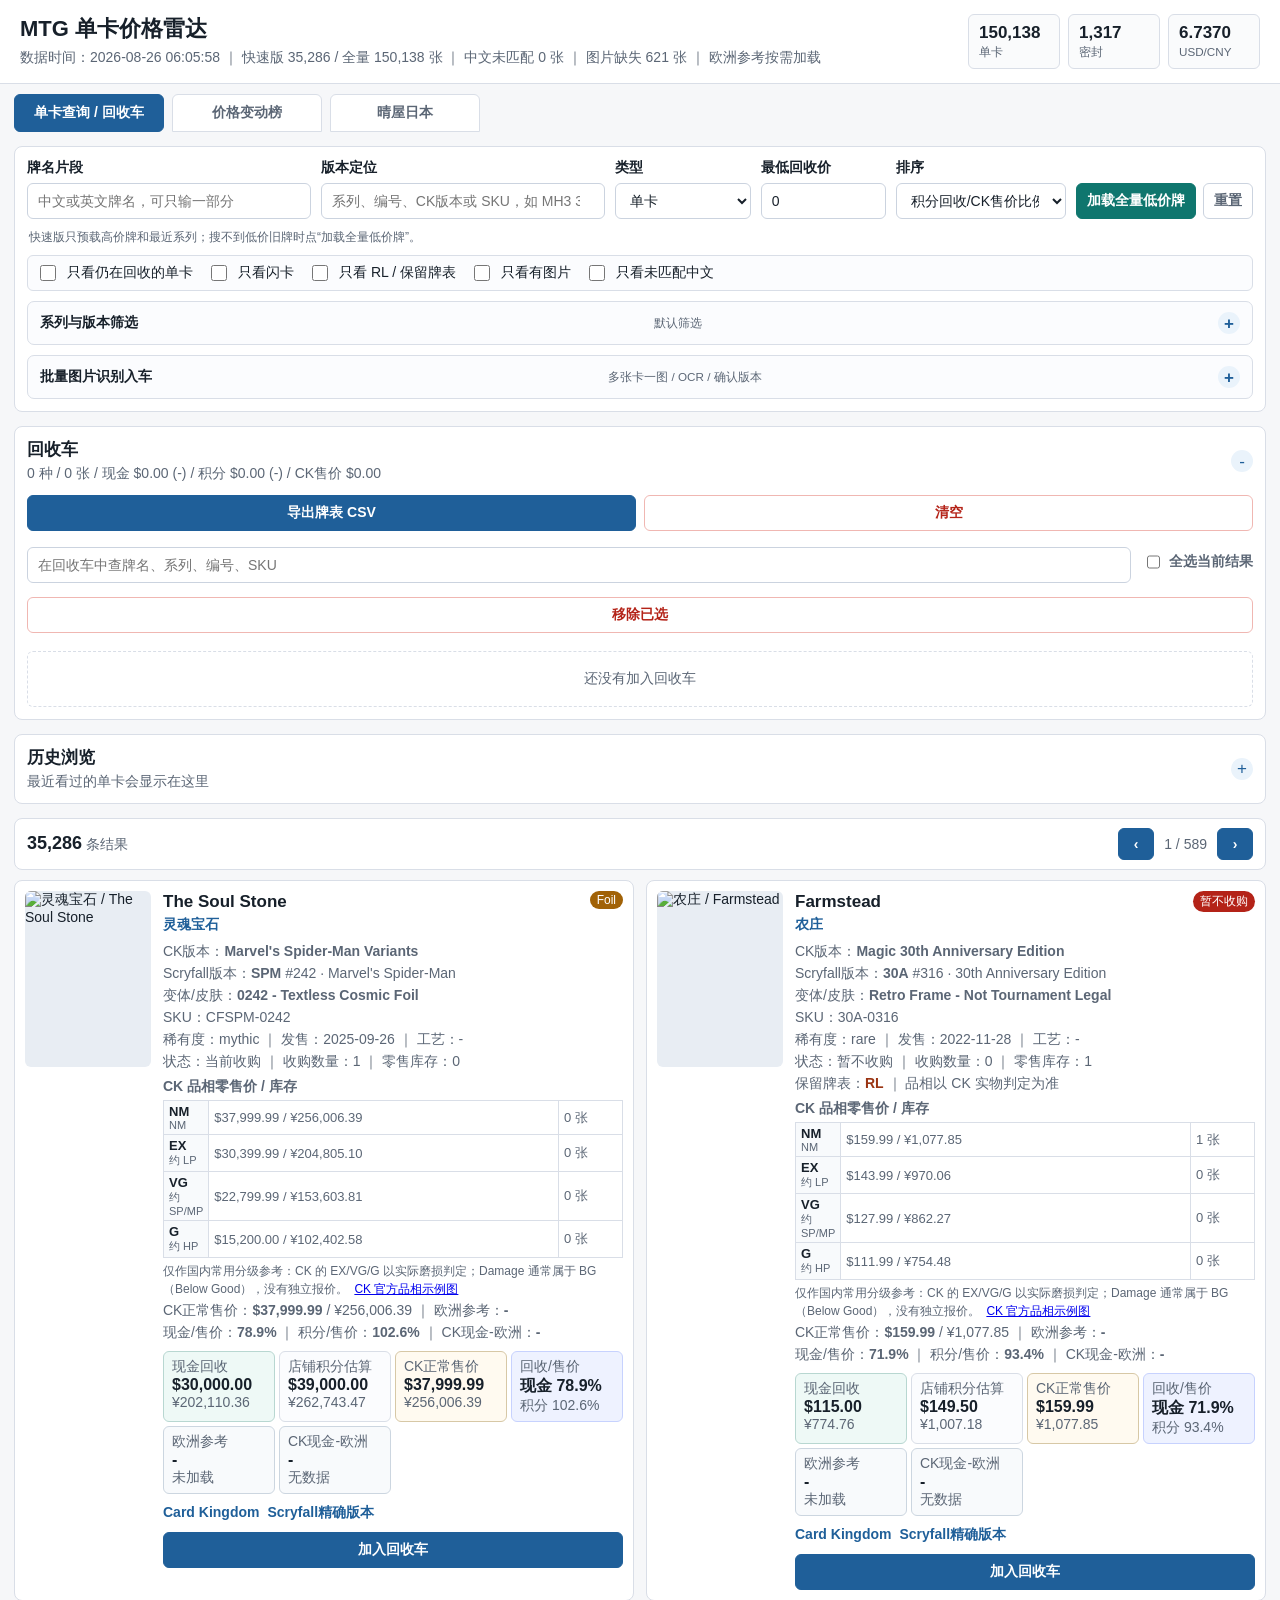
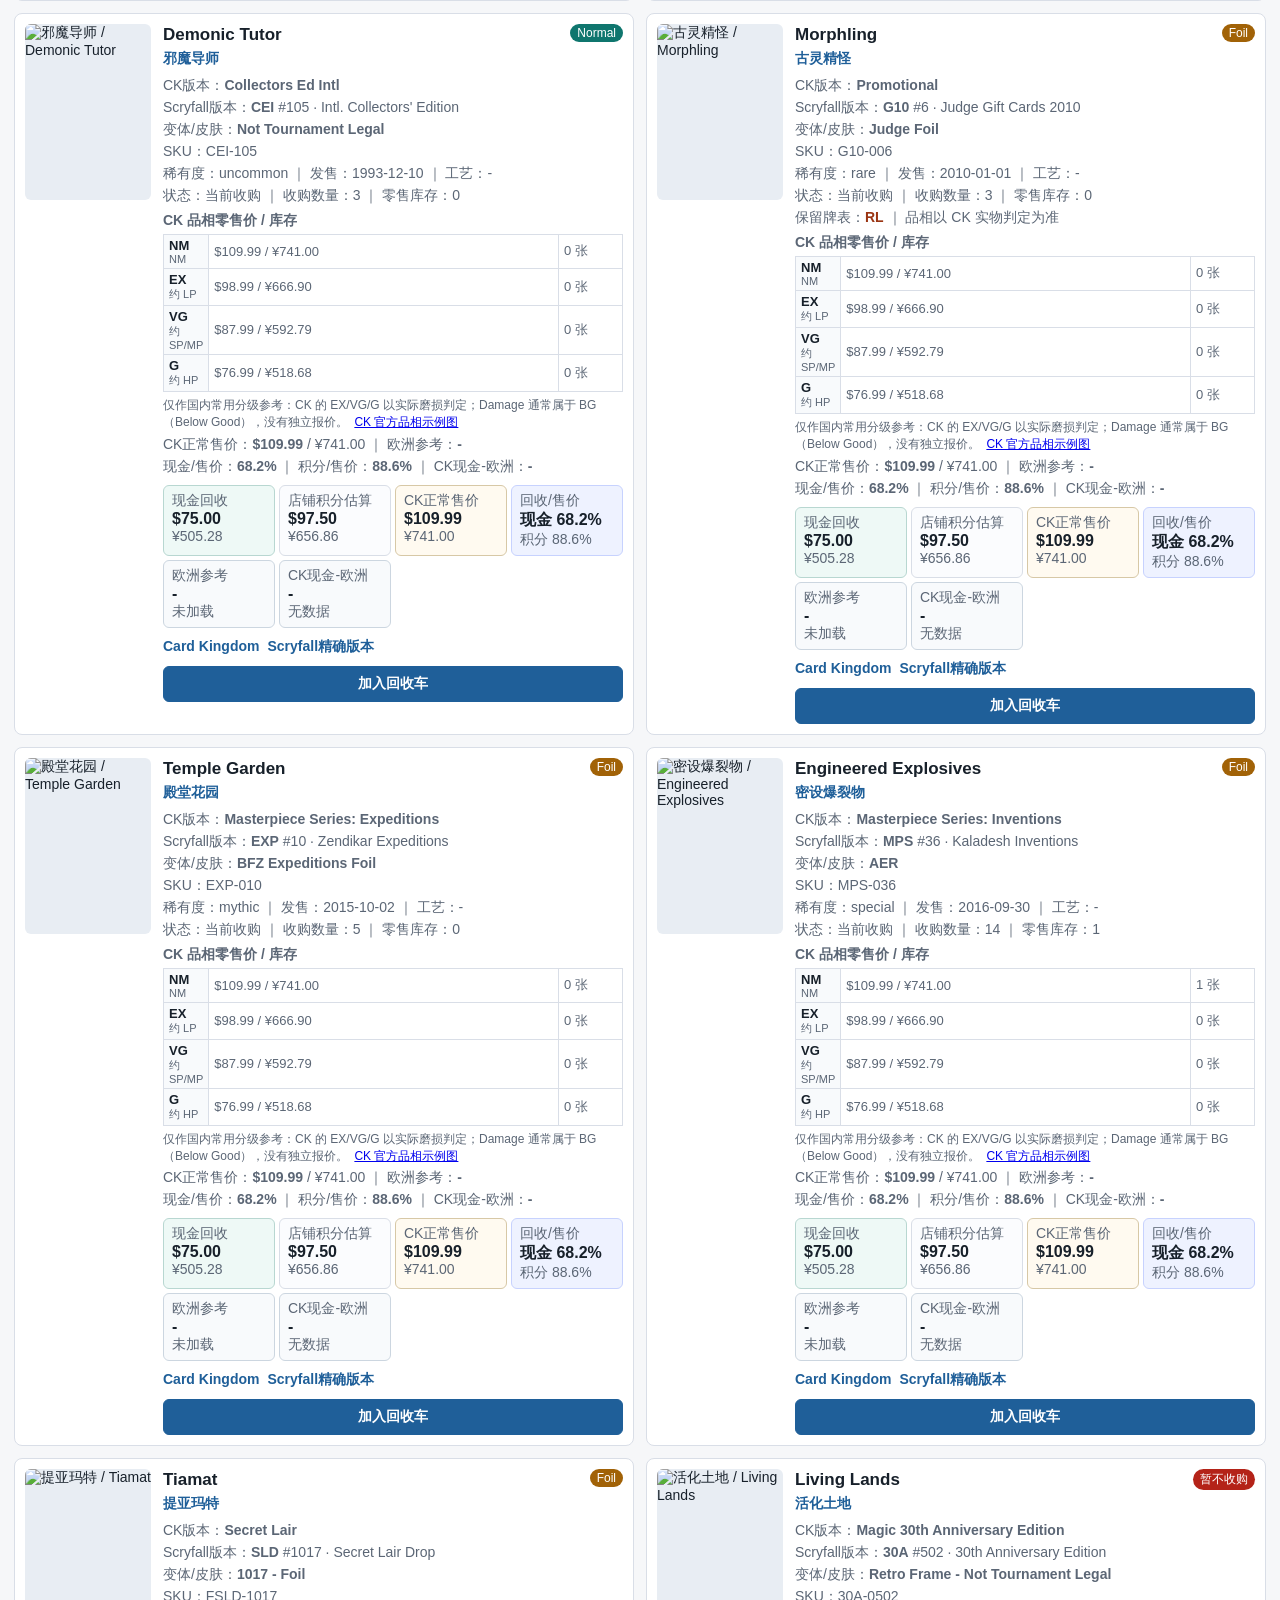
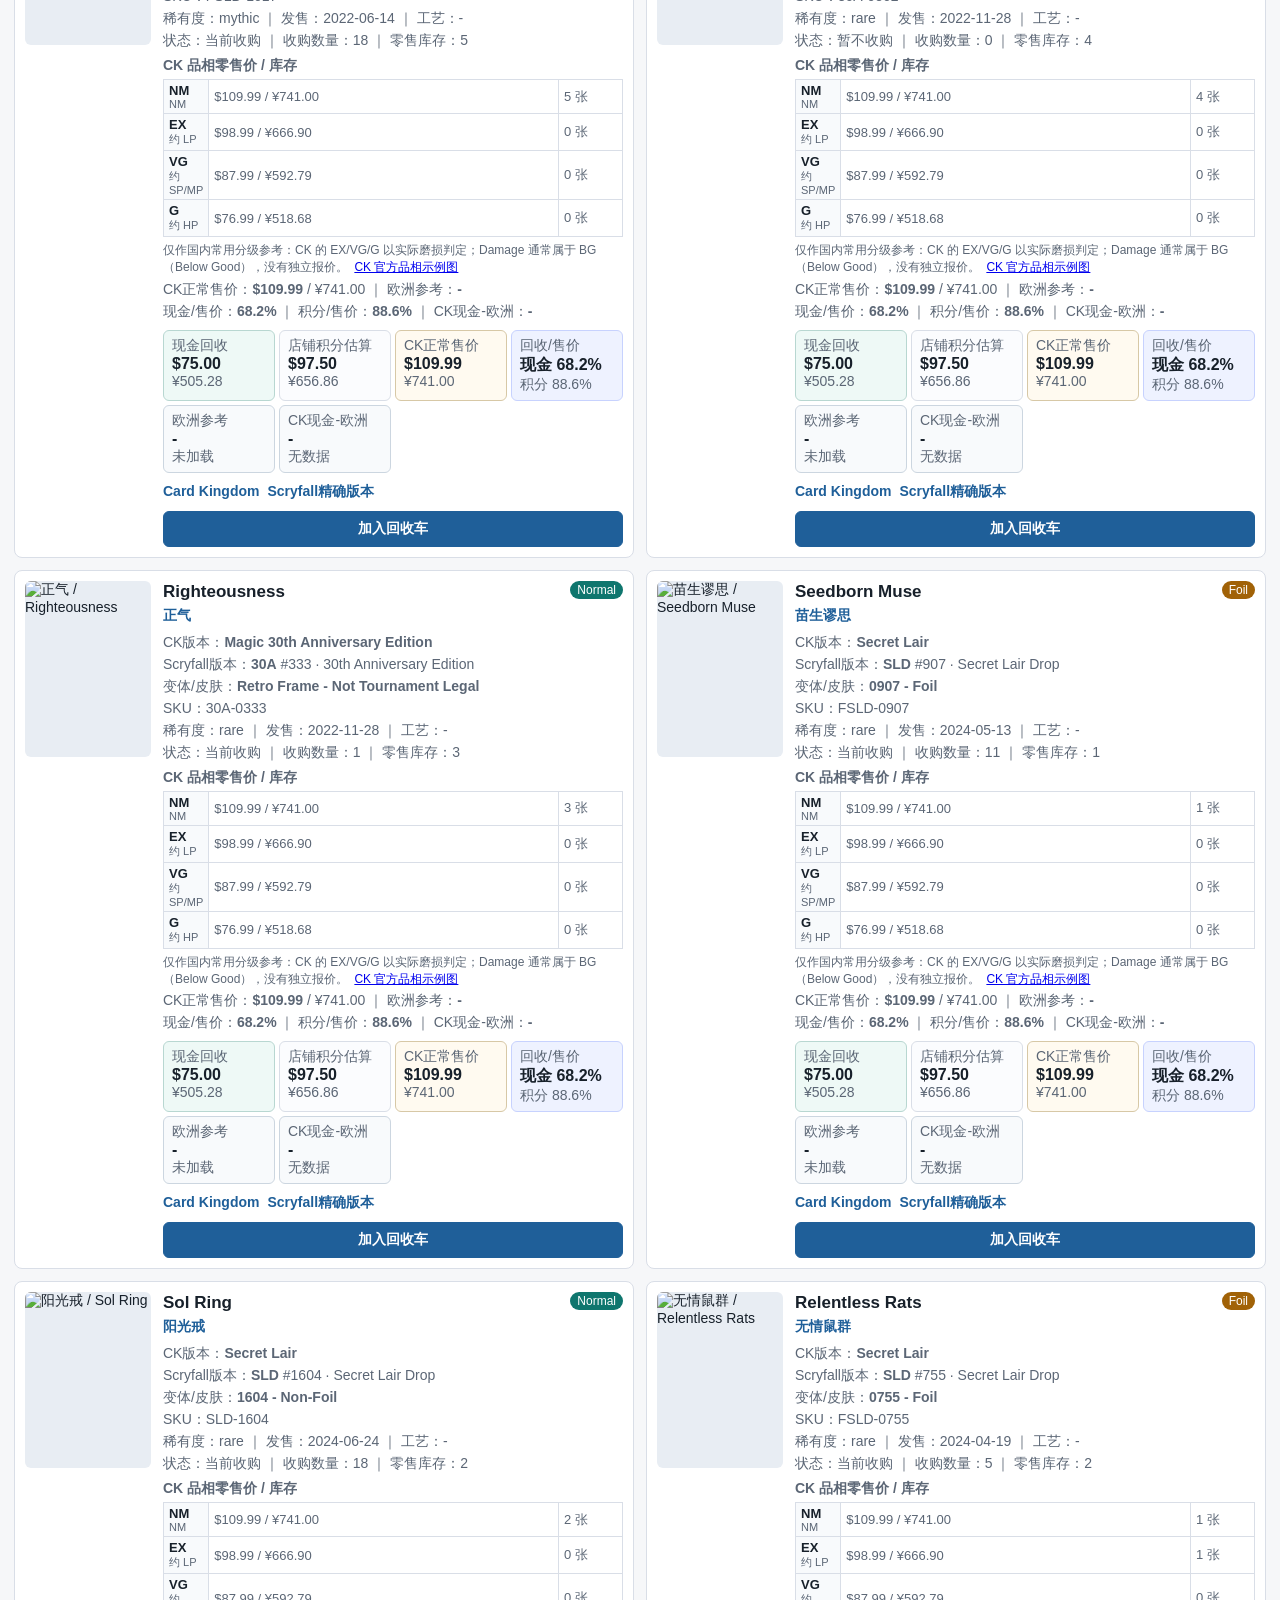
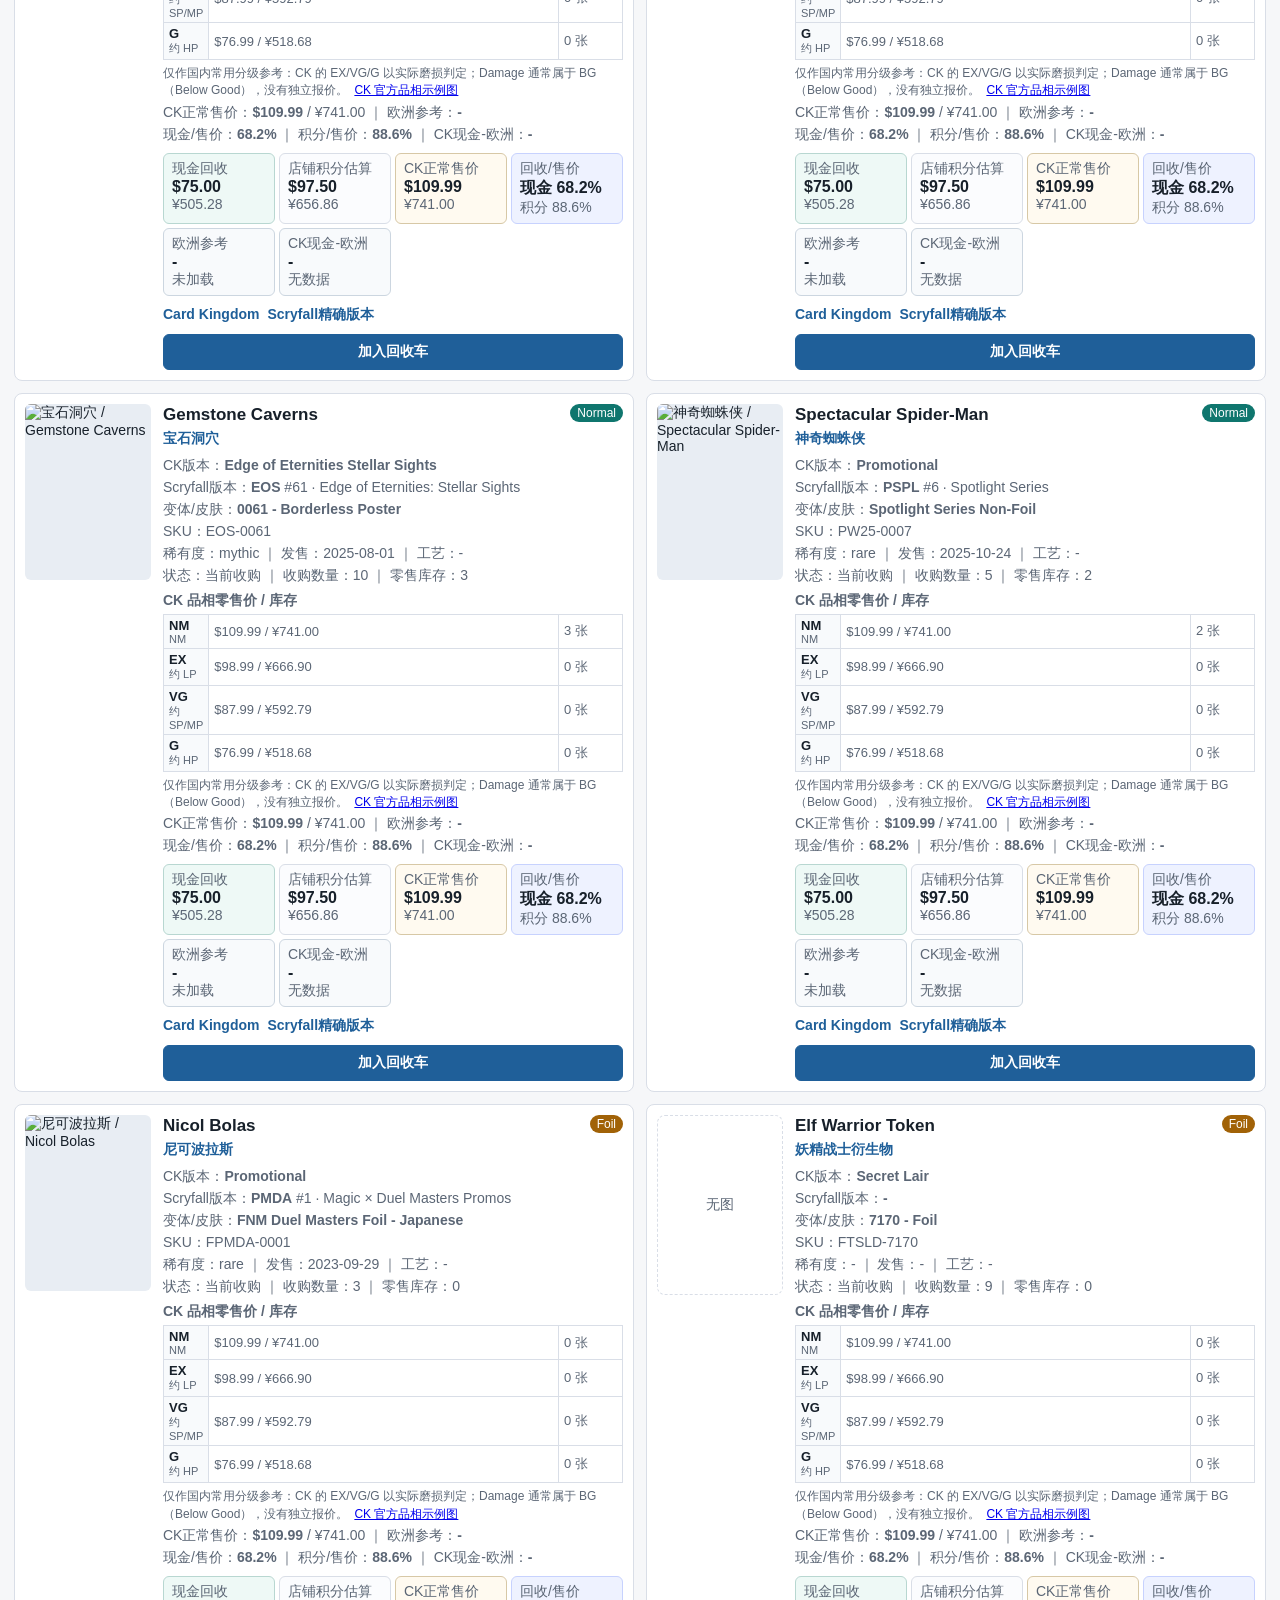
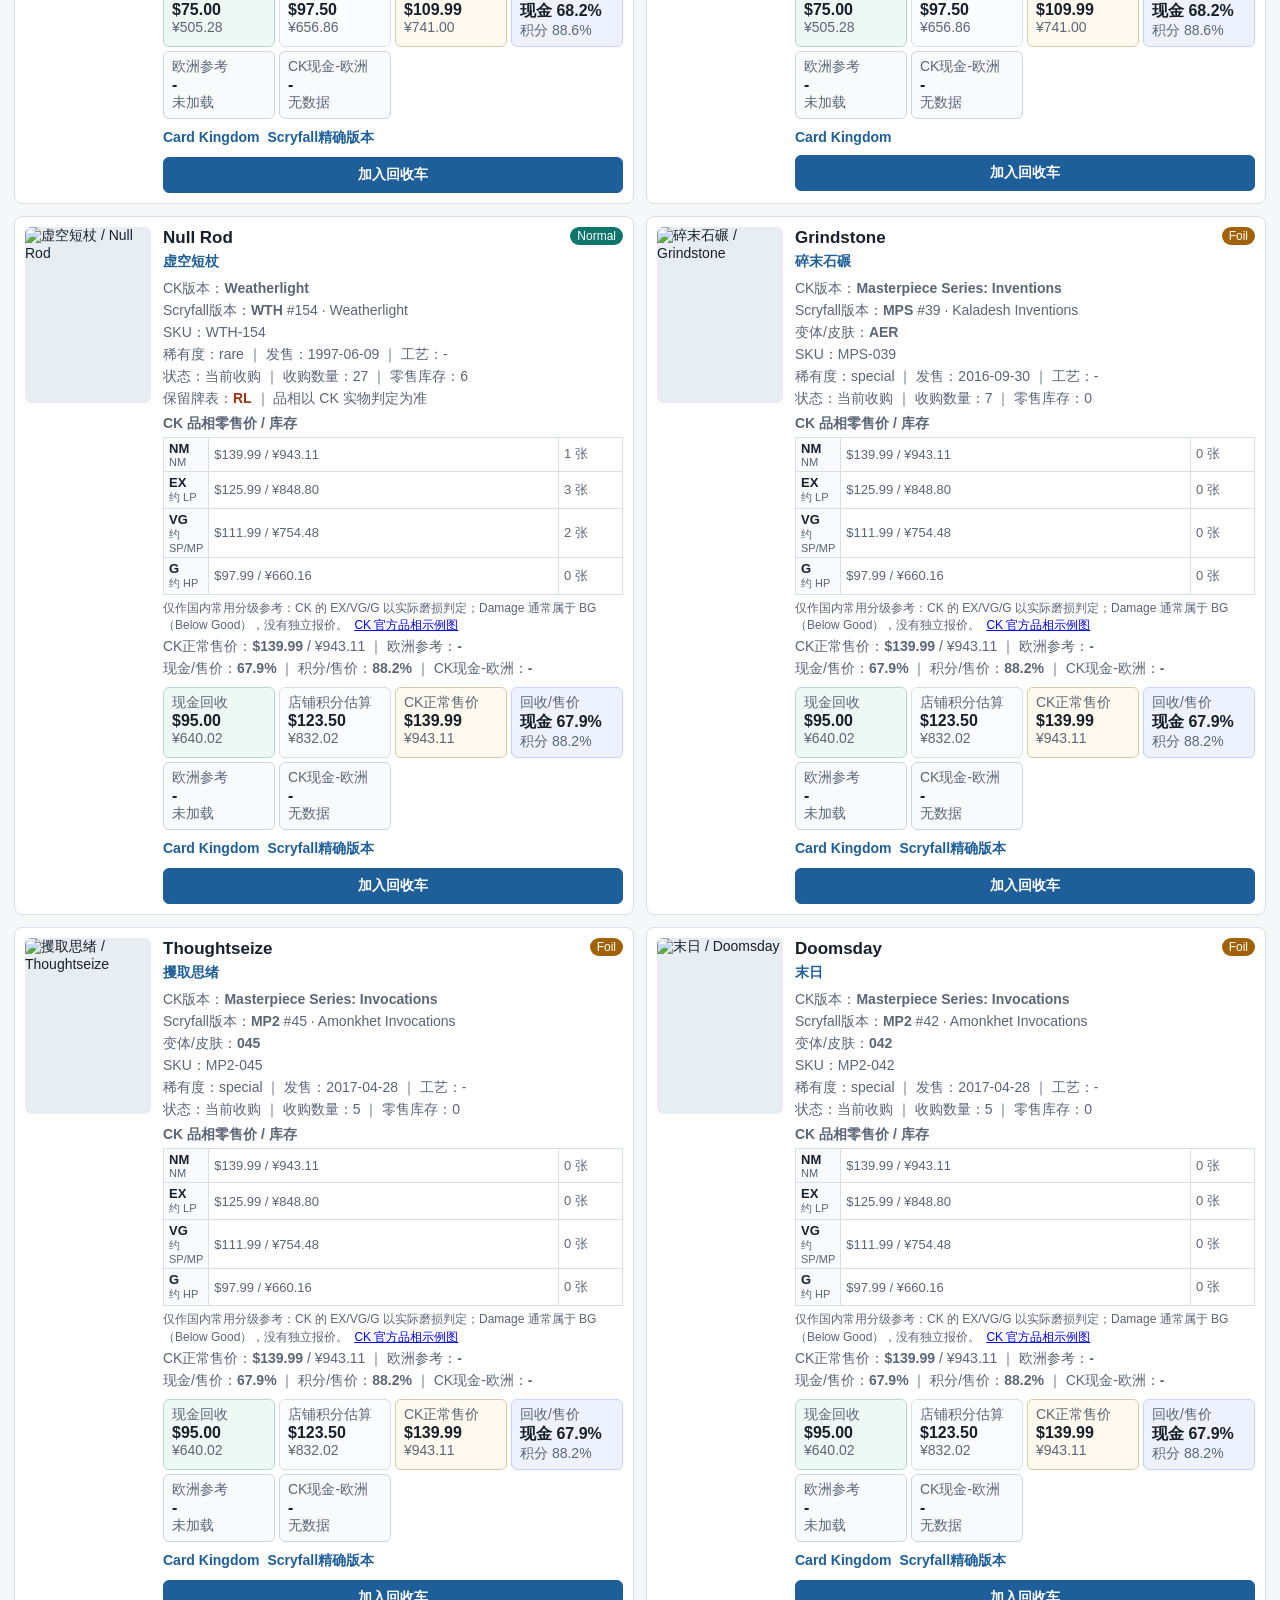
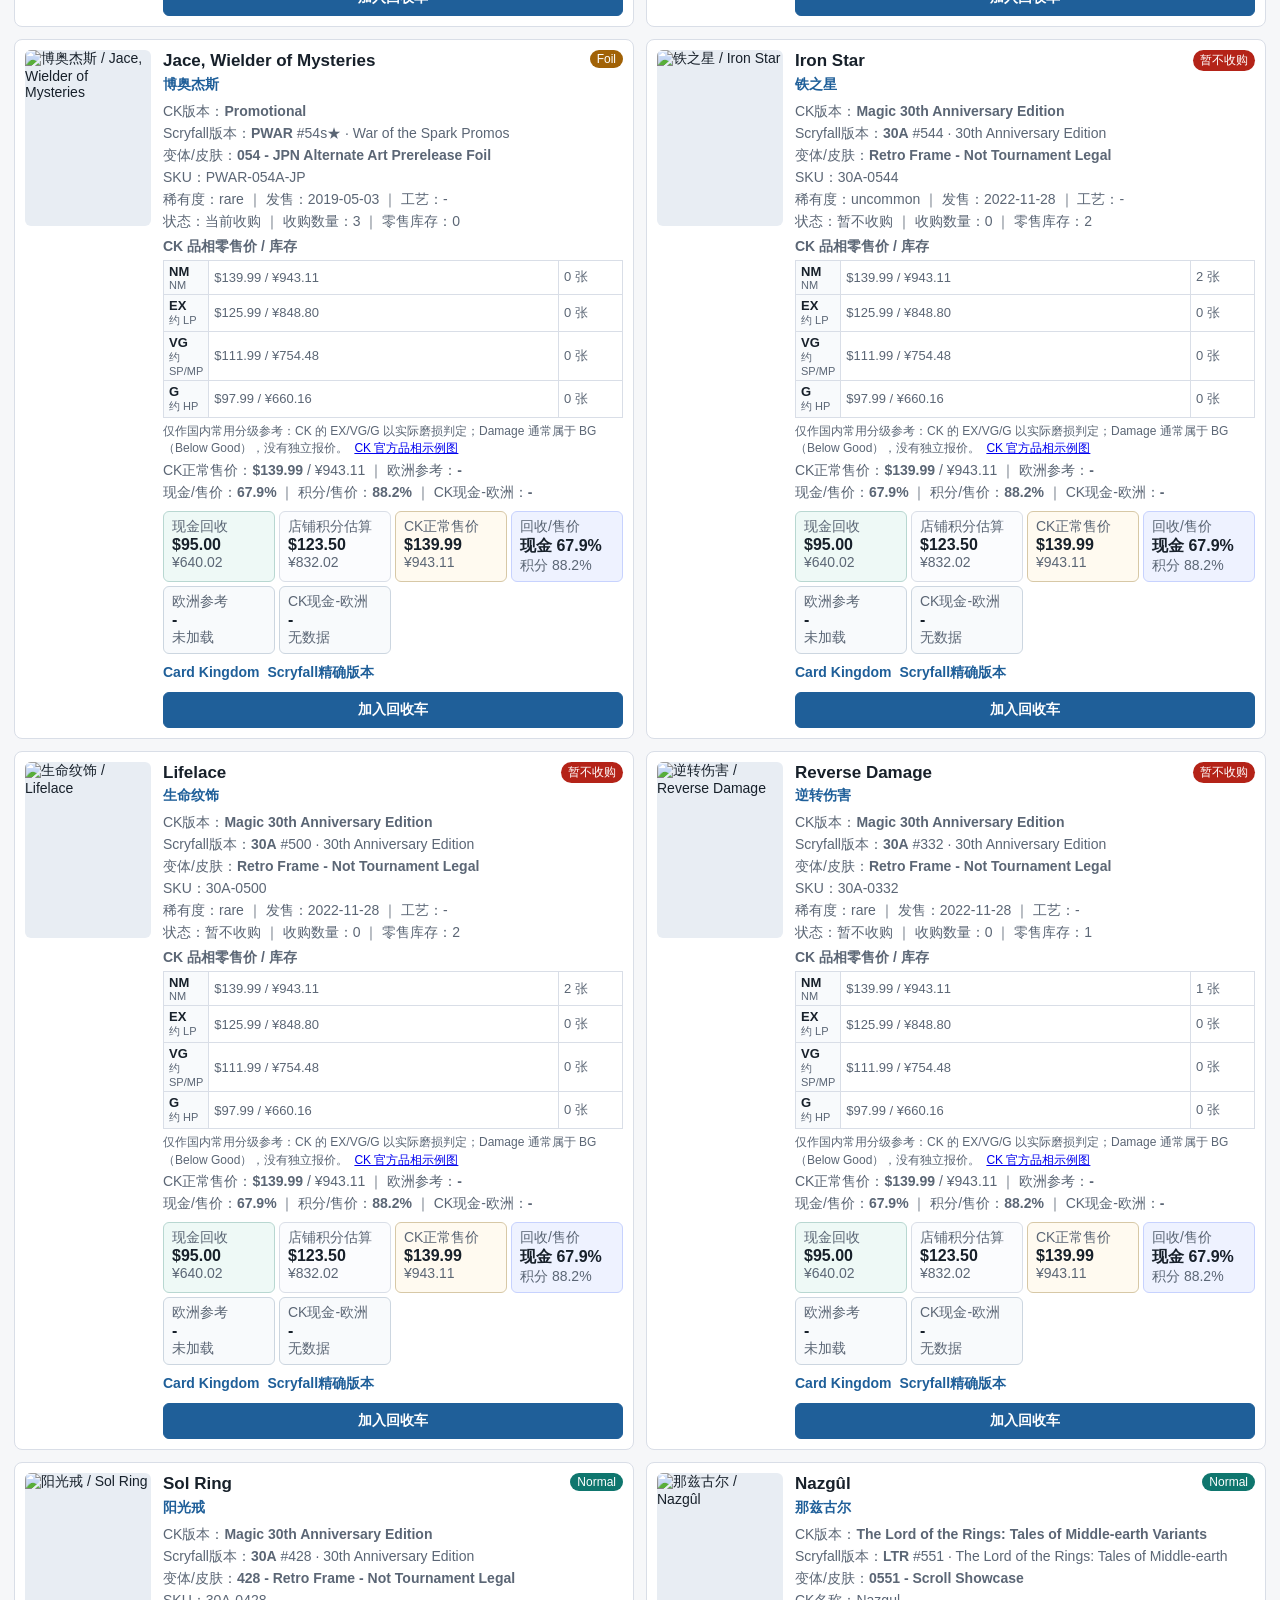
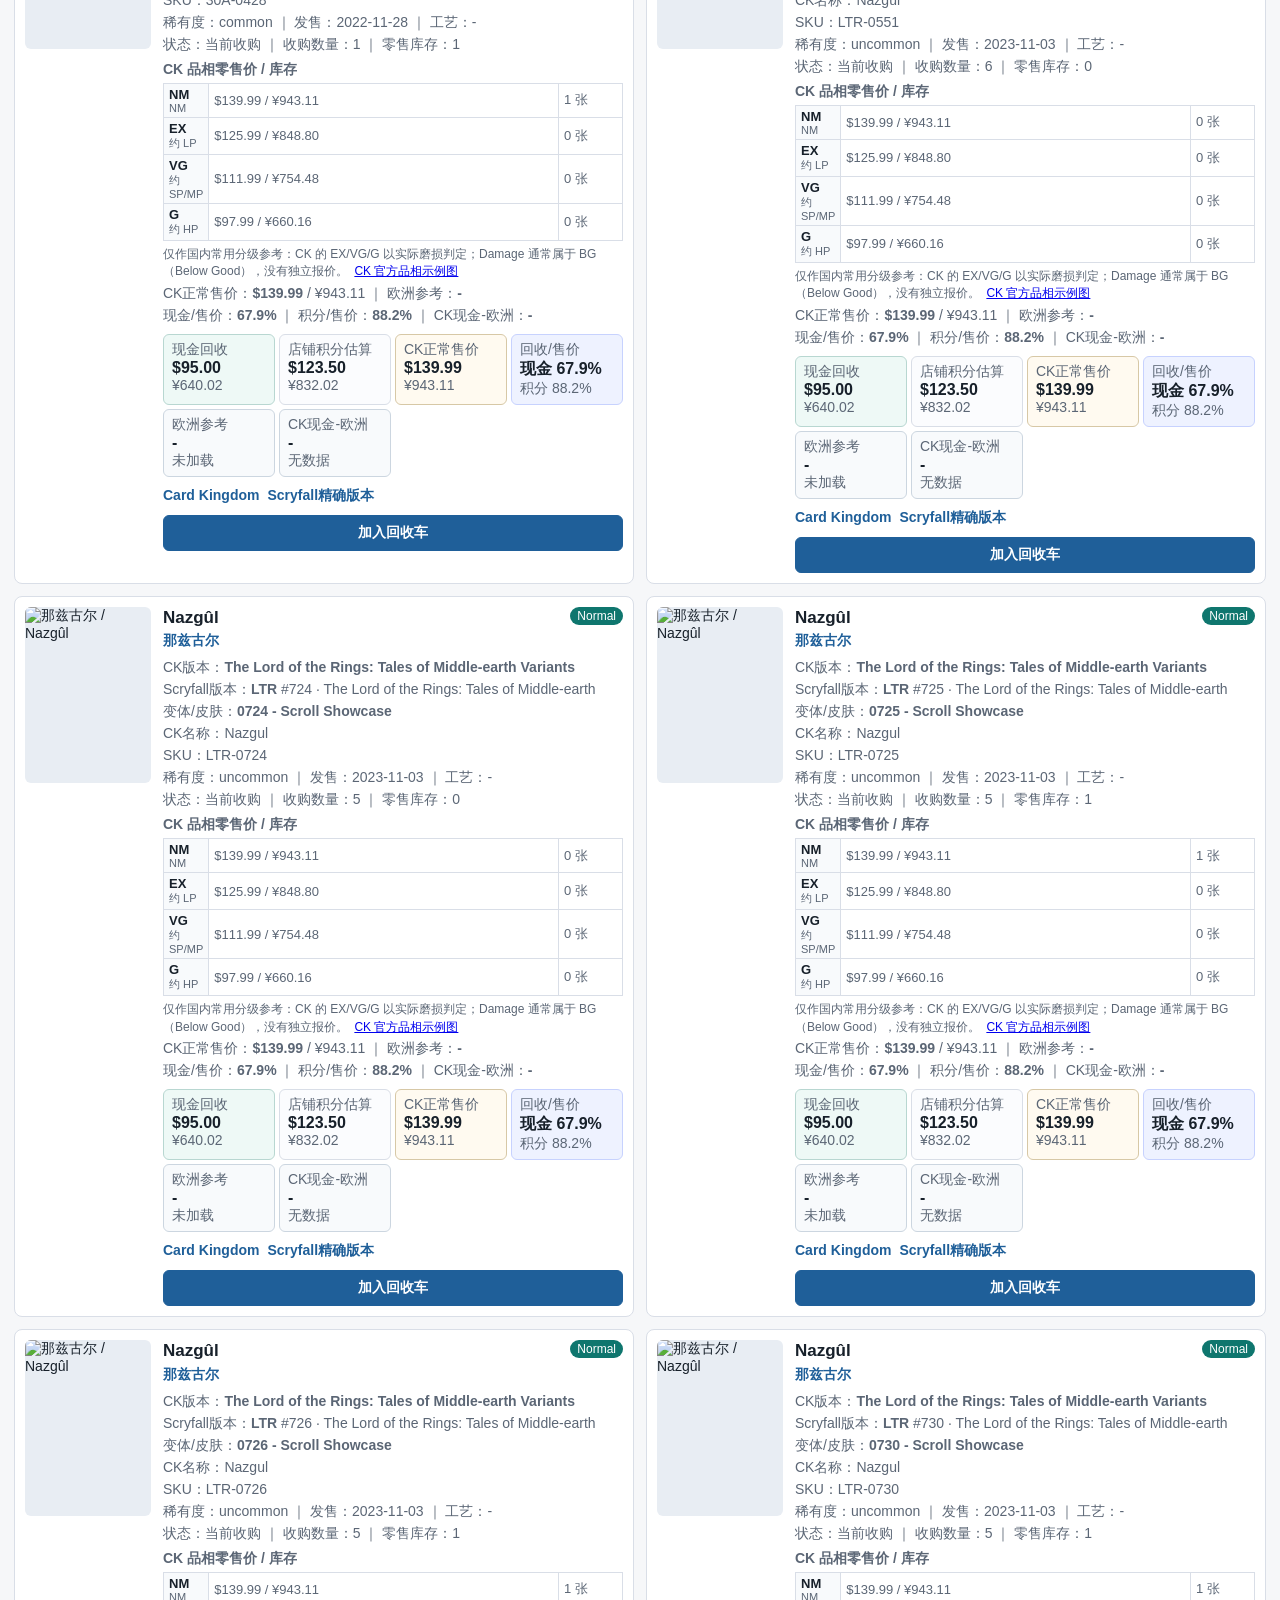
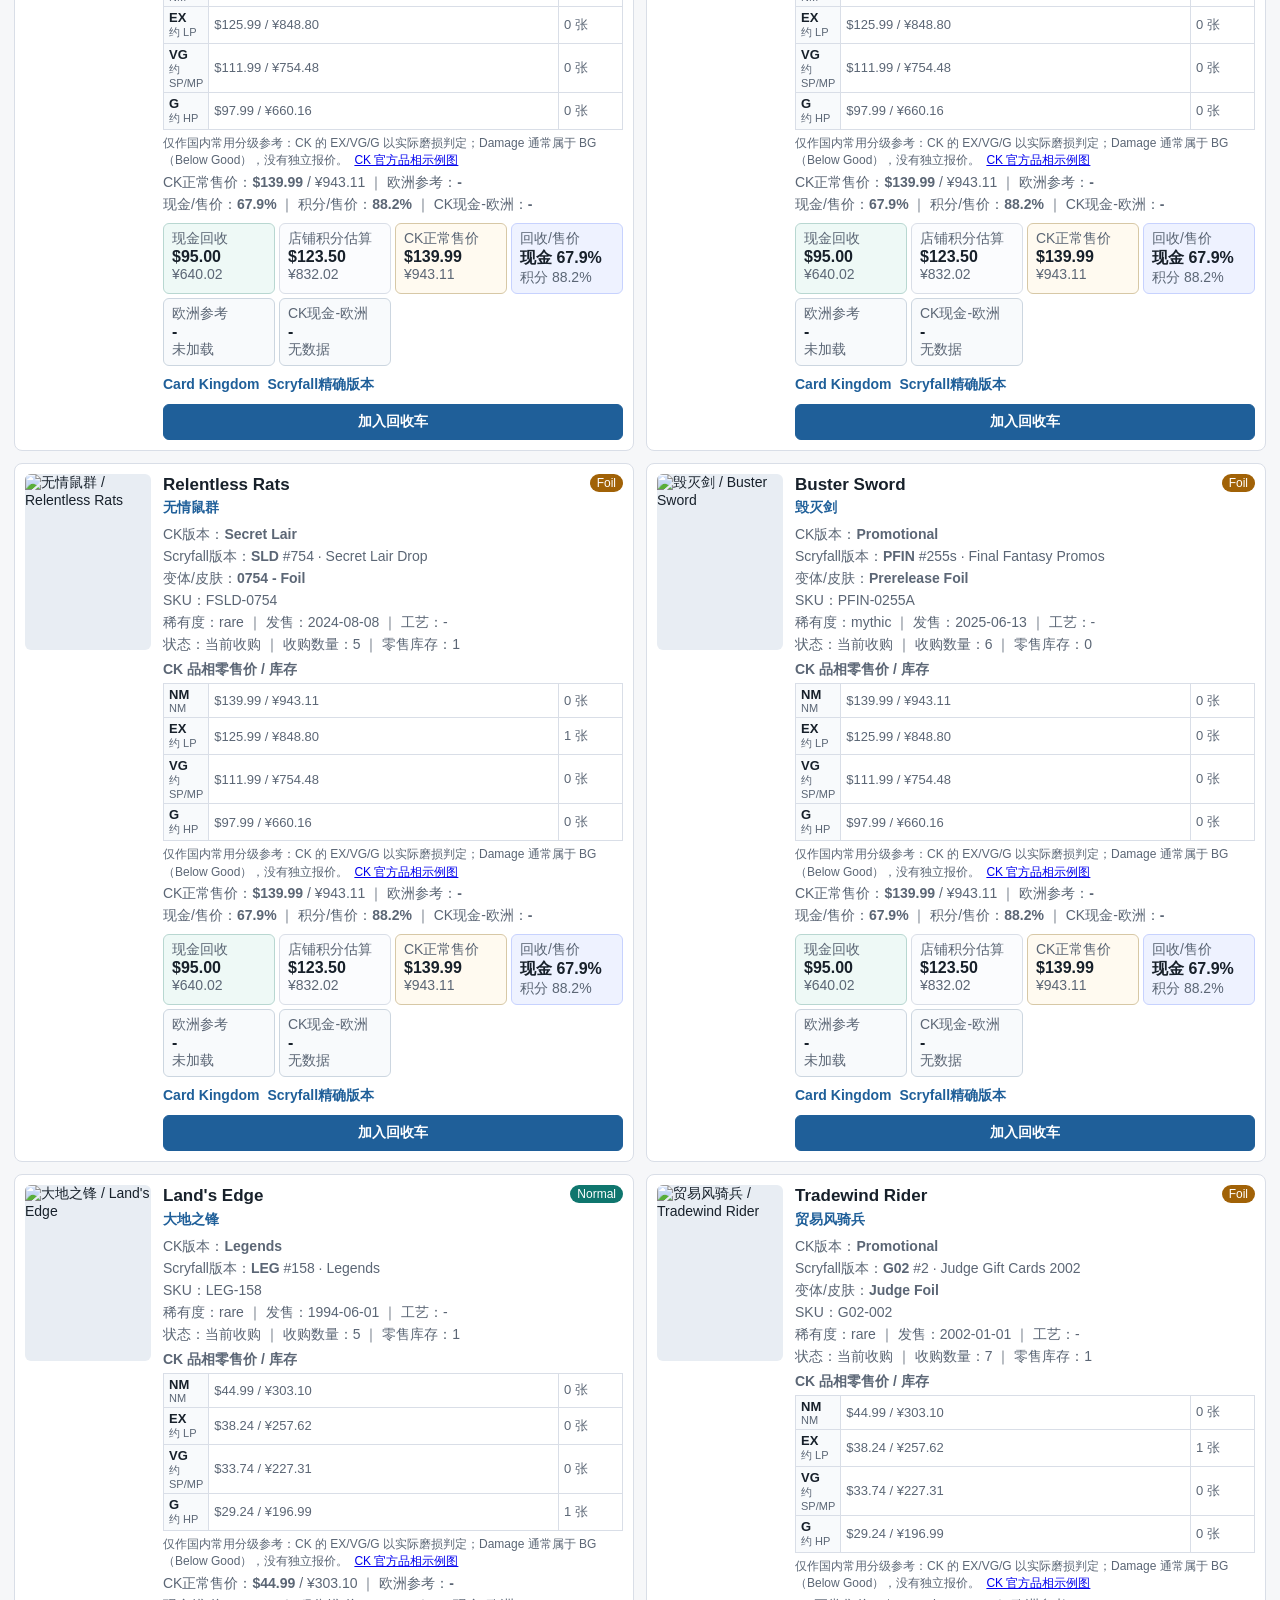
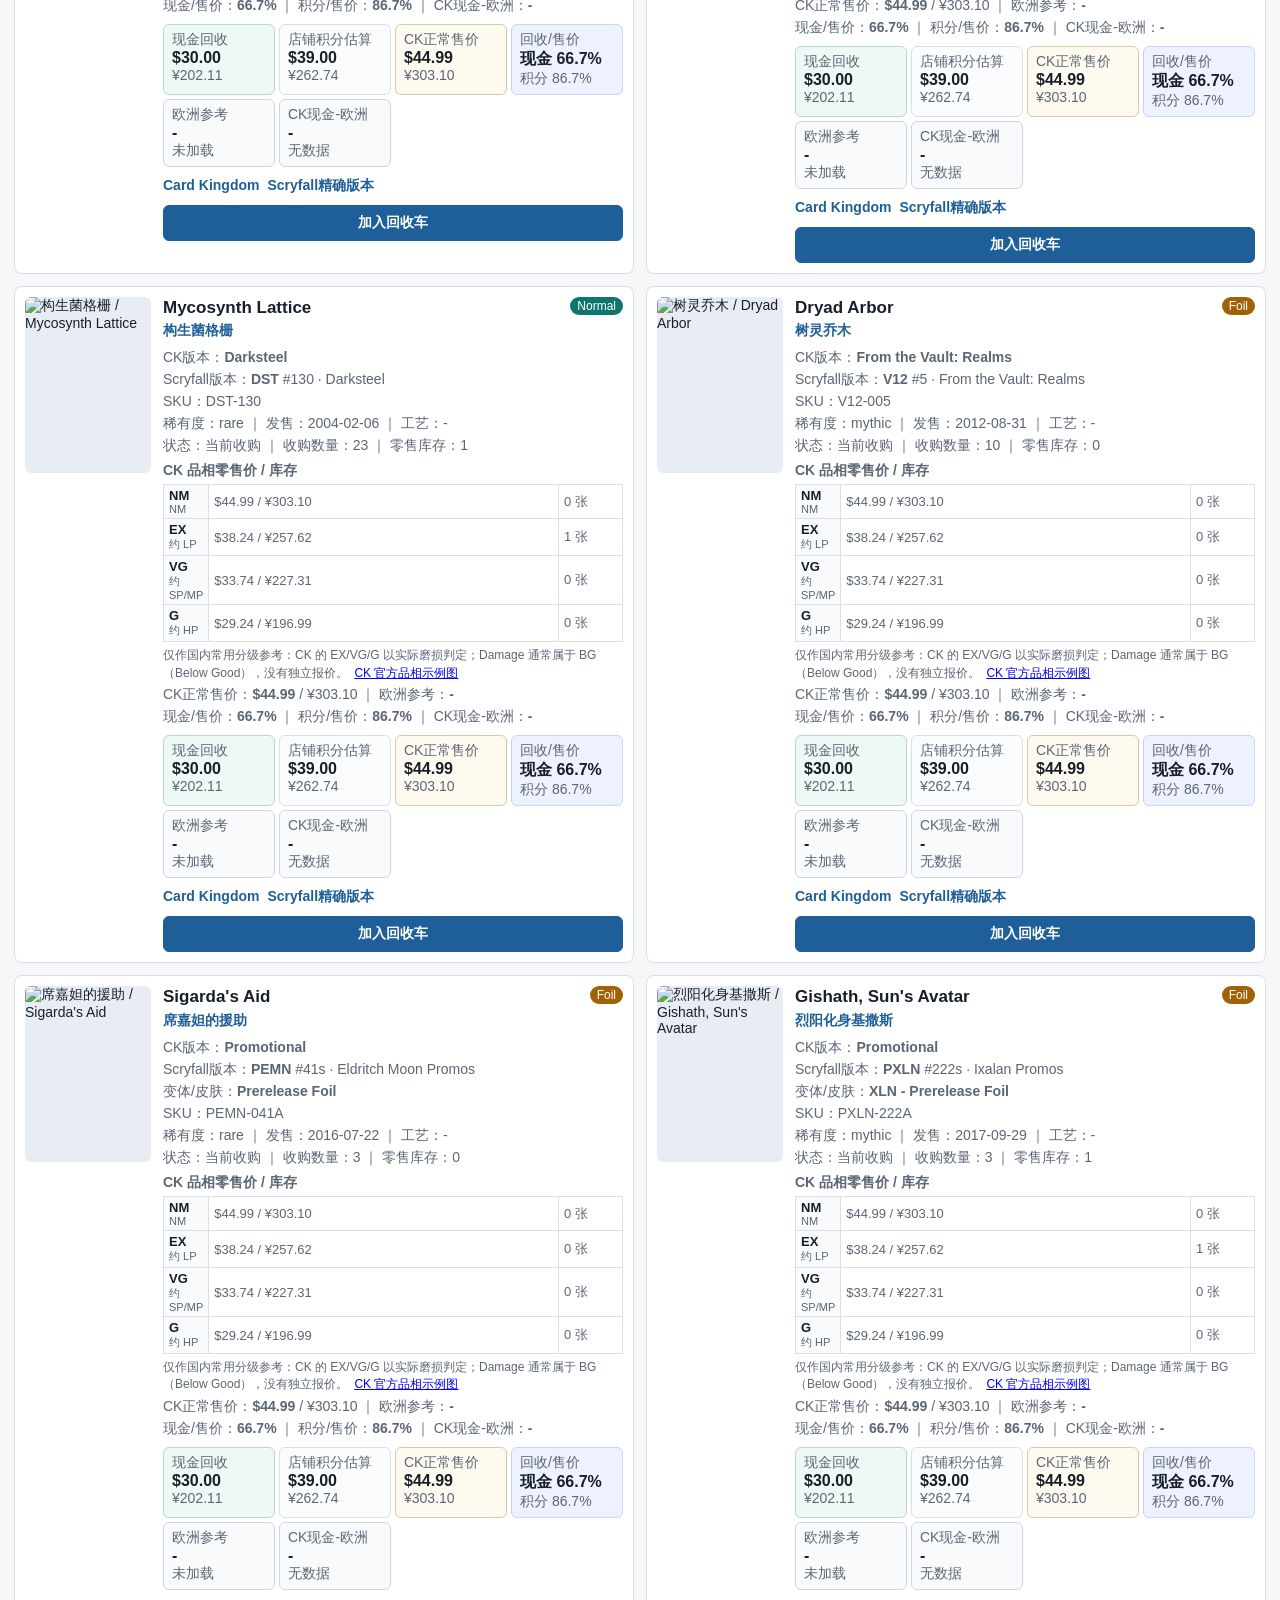
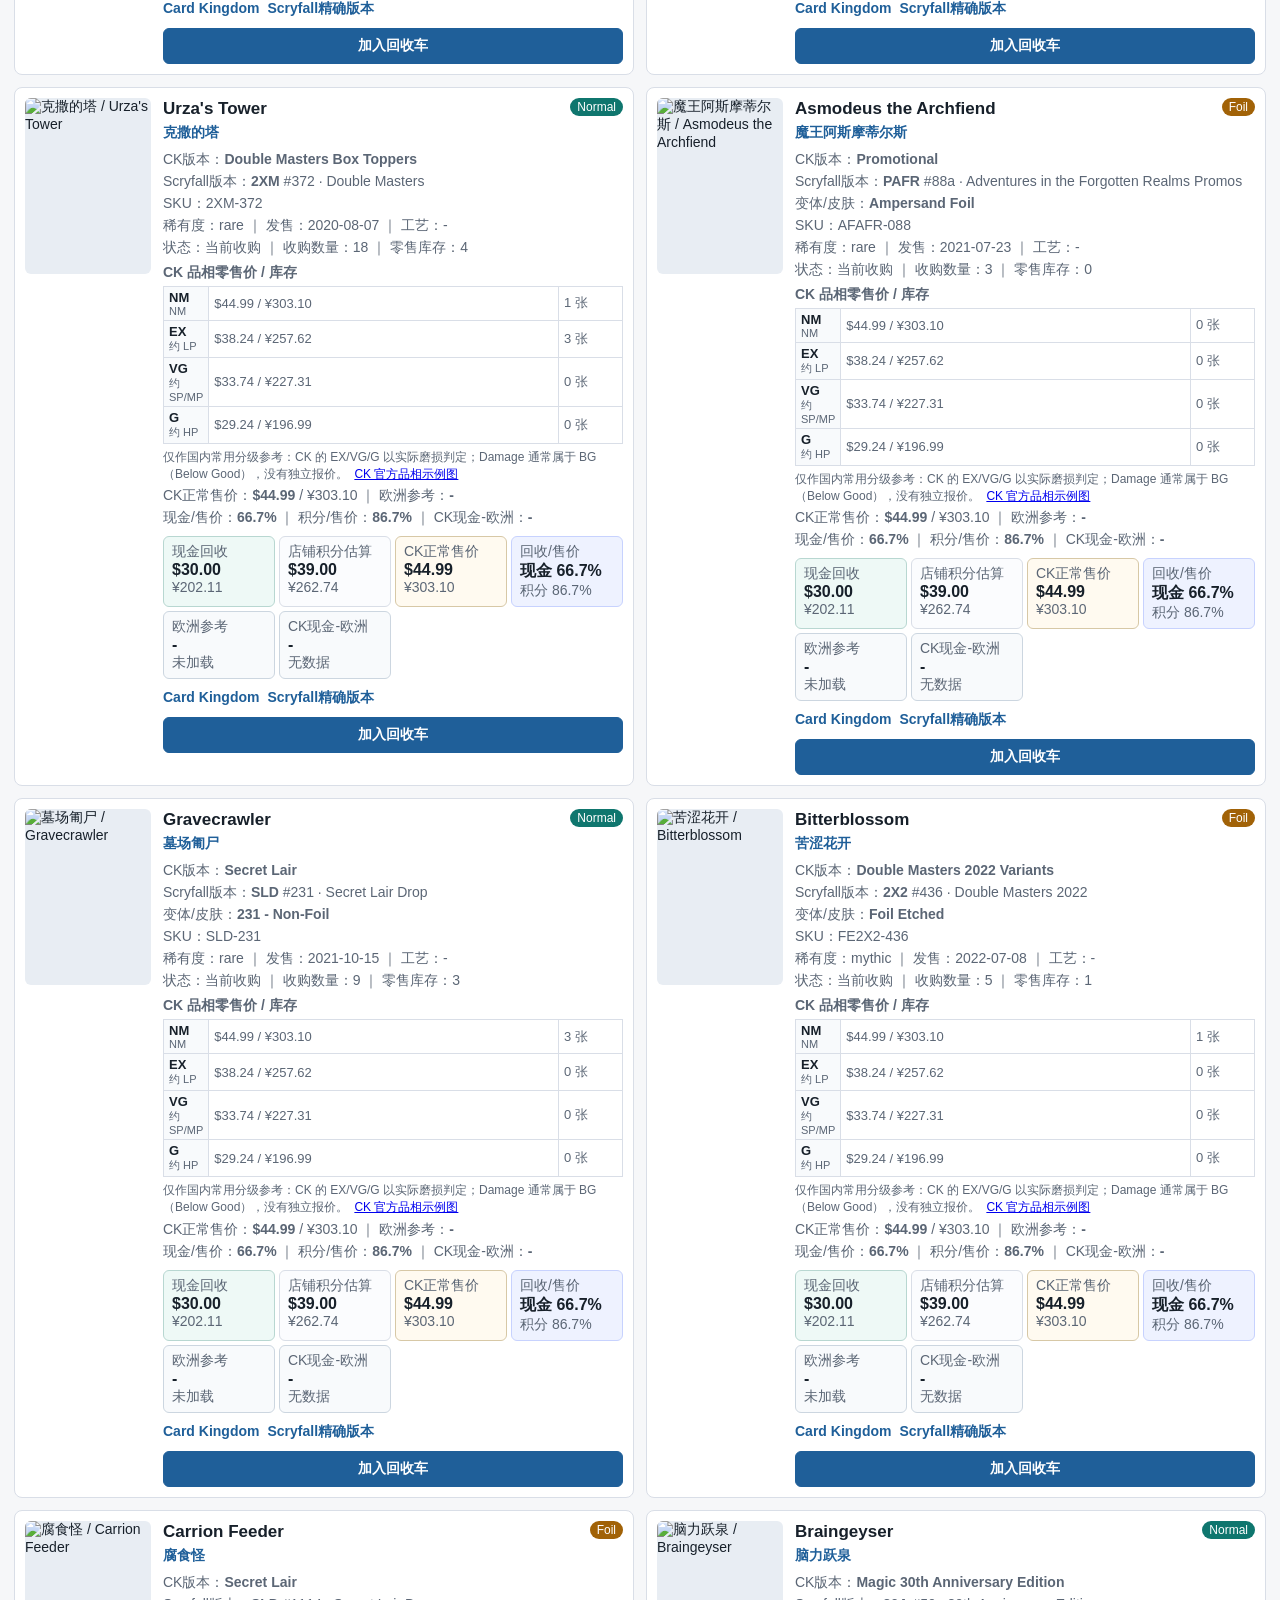
==== commit 65a3dac1: "Restore standalone live movers link" ====
--- a/index.html
+++ b/index.html
@@ -21,7 +21,7 @@
 
   <nav class="app-tabs" aria-label="页面切换">
     <button id="queryTab" class="active" type="button">单卡查询 / 回收车</button>
-    <button id="moversTab" type="button">价格变动榜</button>
+    <a id="moversTab" class="tab-link" href="https://tdbxg.github.io/mtg-price-radar-live/movers/">价格变动榜</a>
     <a class="tab-link" href="./hareruya.html">晴屋日本</a>
   </nav>
 
@@ -317,6 +317,6 @@
     </article>
   </template>
 
-  <script src="./app.js?v=20260826-history-no-images"></script>
+  <script src="./app.js?v=20260826-live-movers-link"></script>
 </body>
 </html>
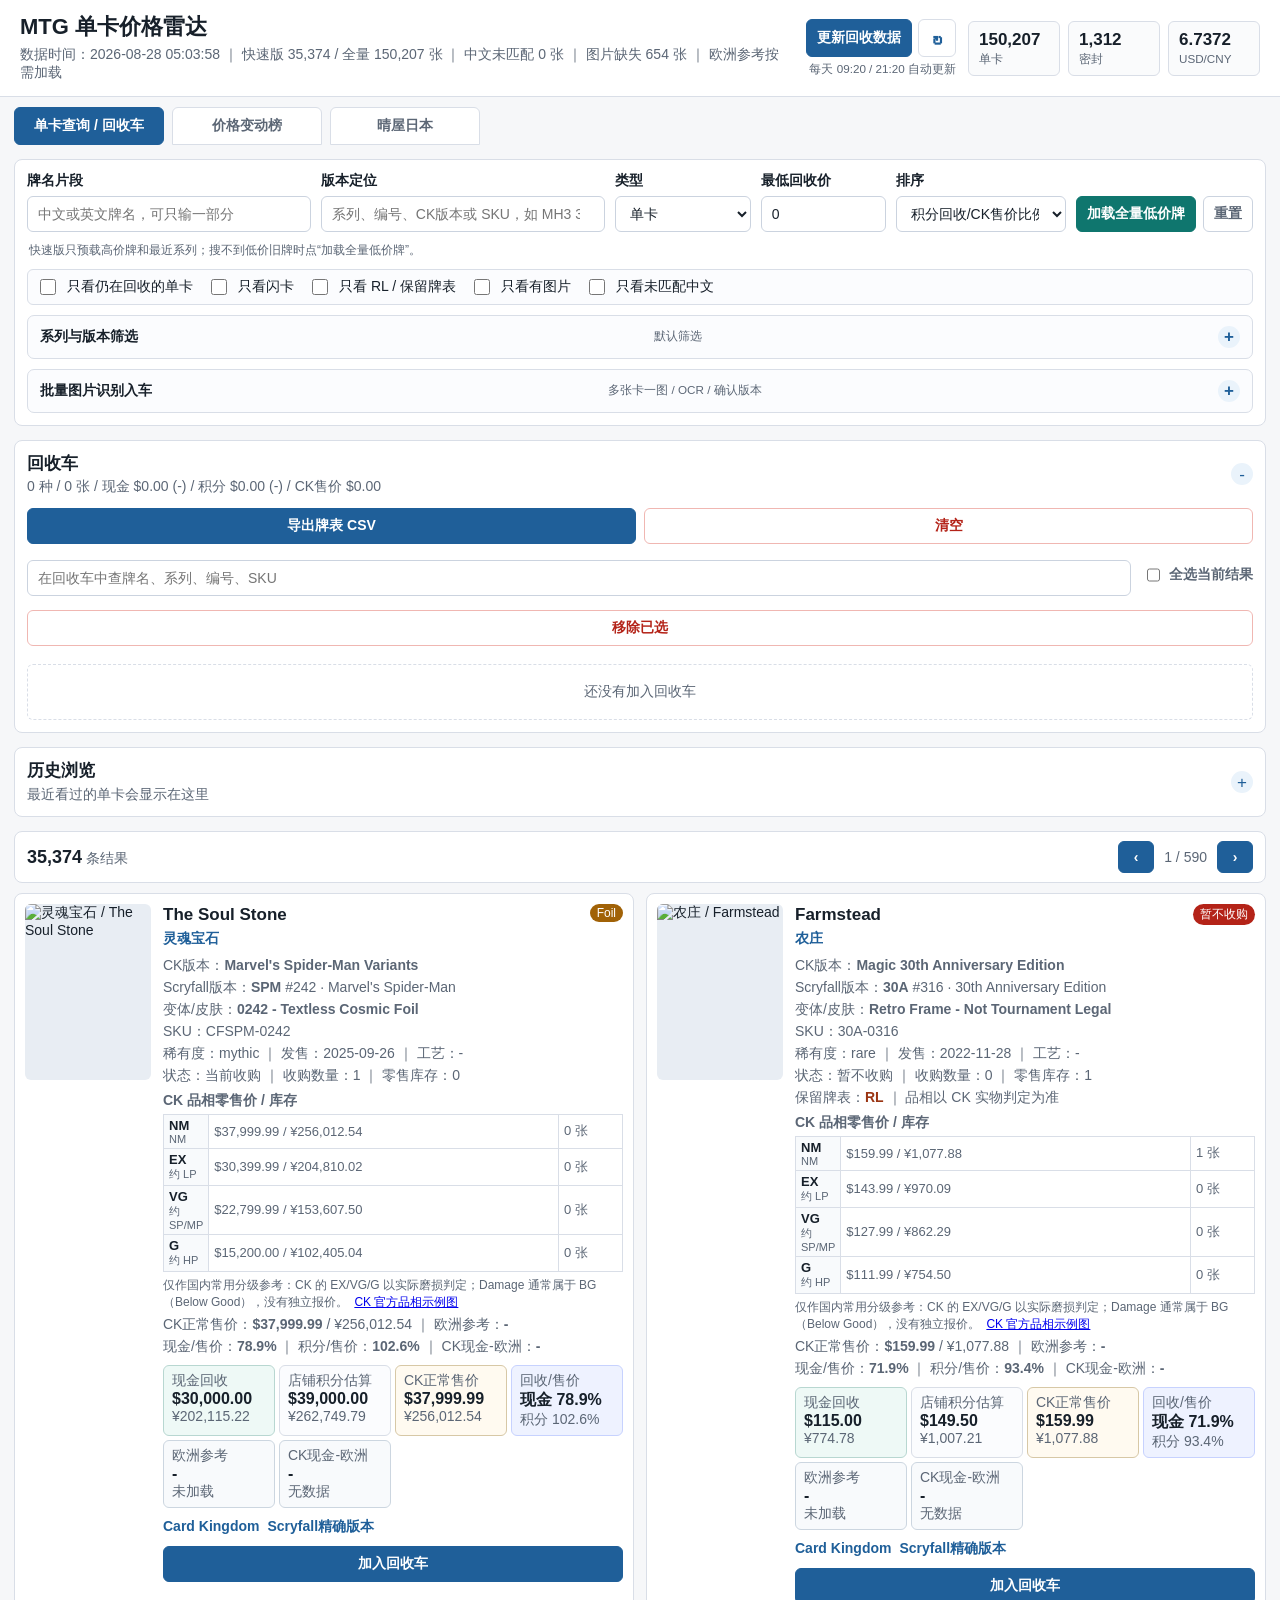
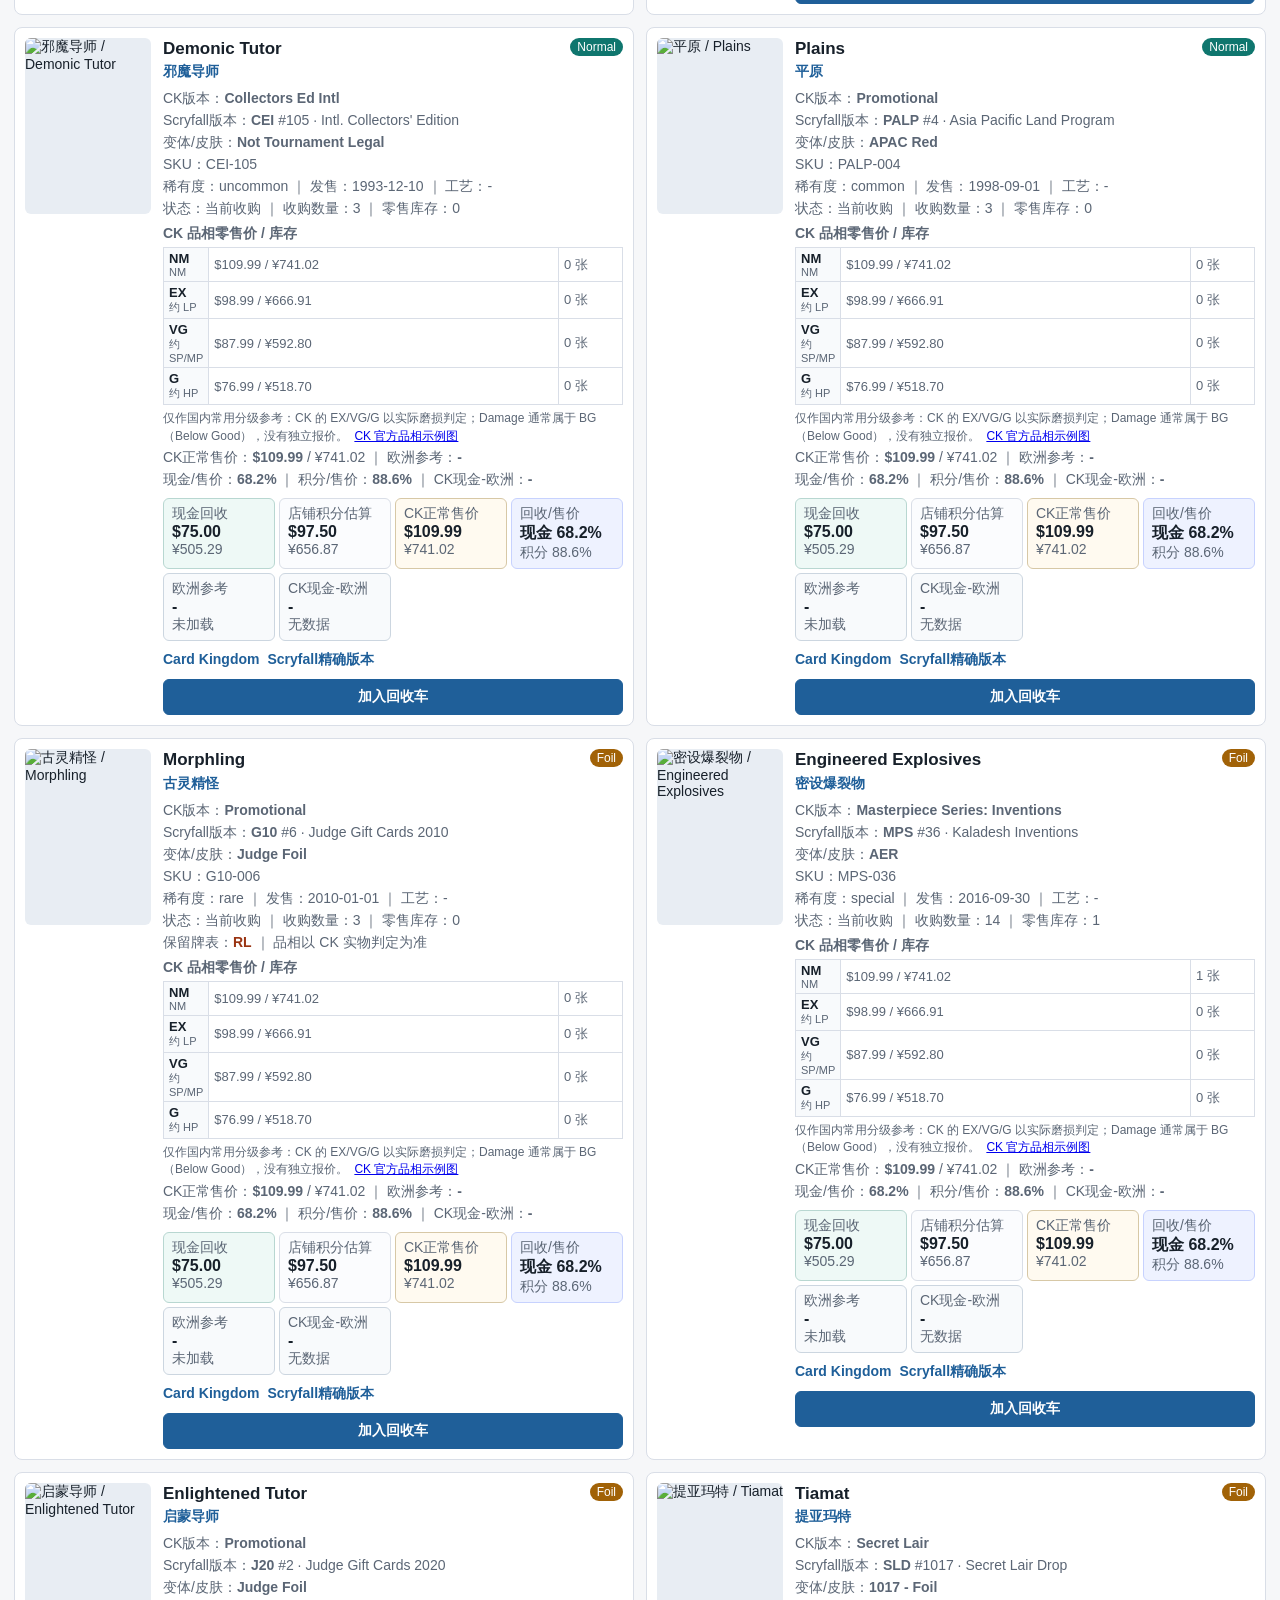
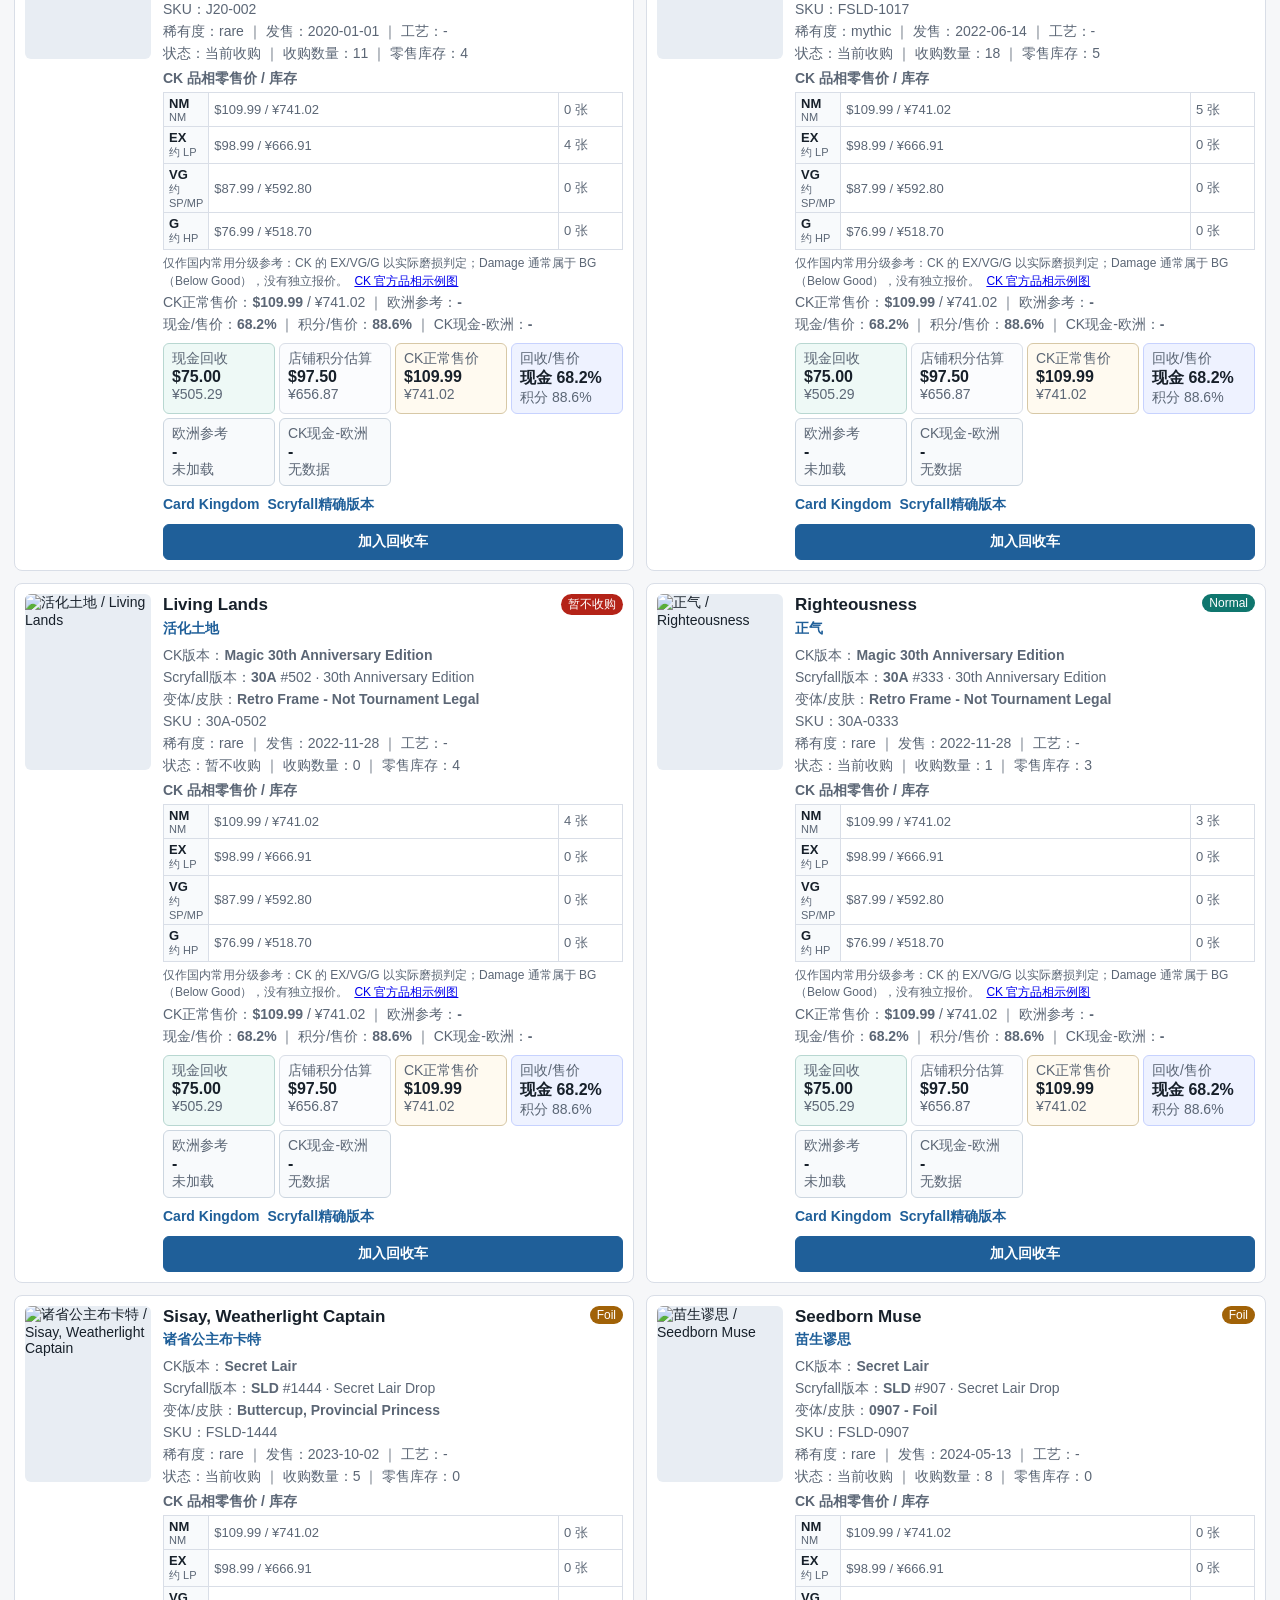
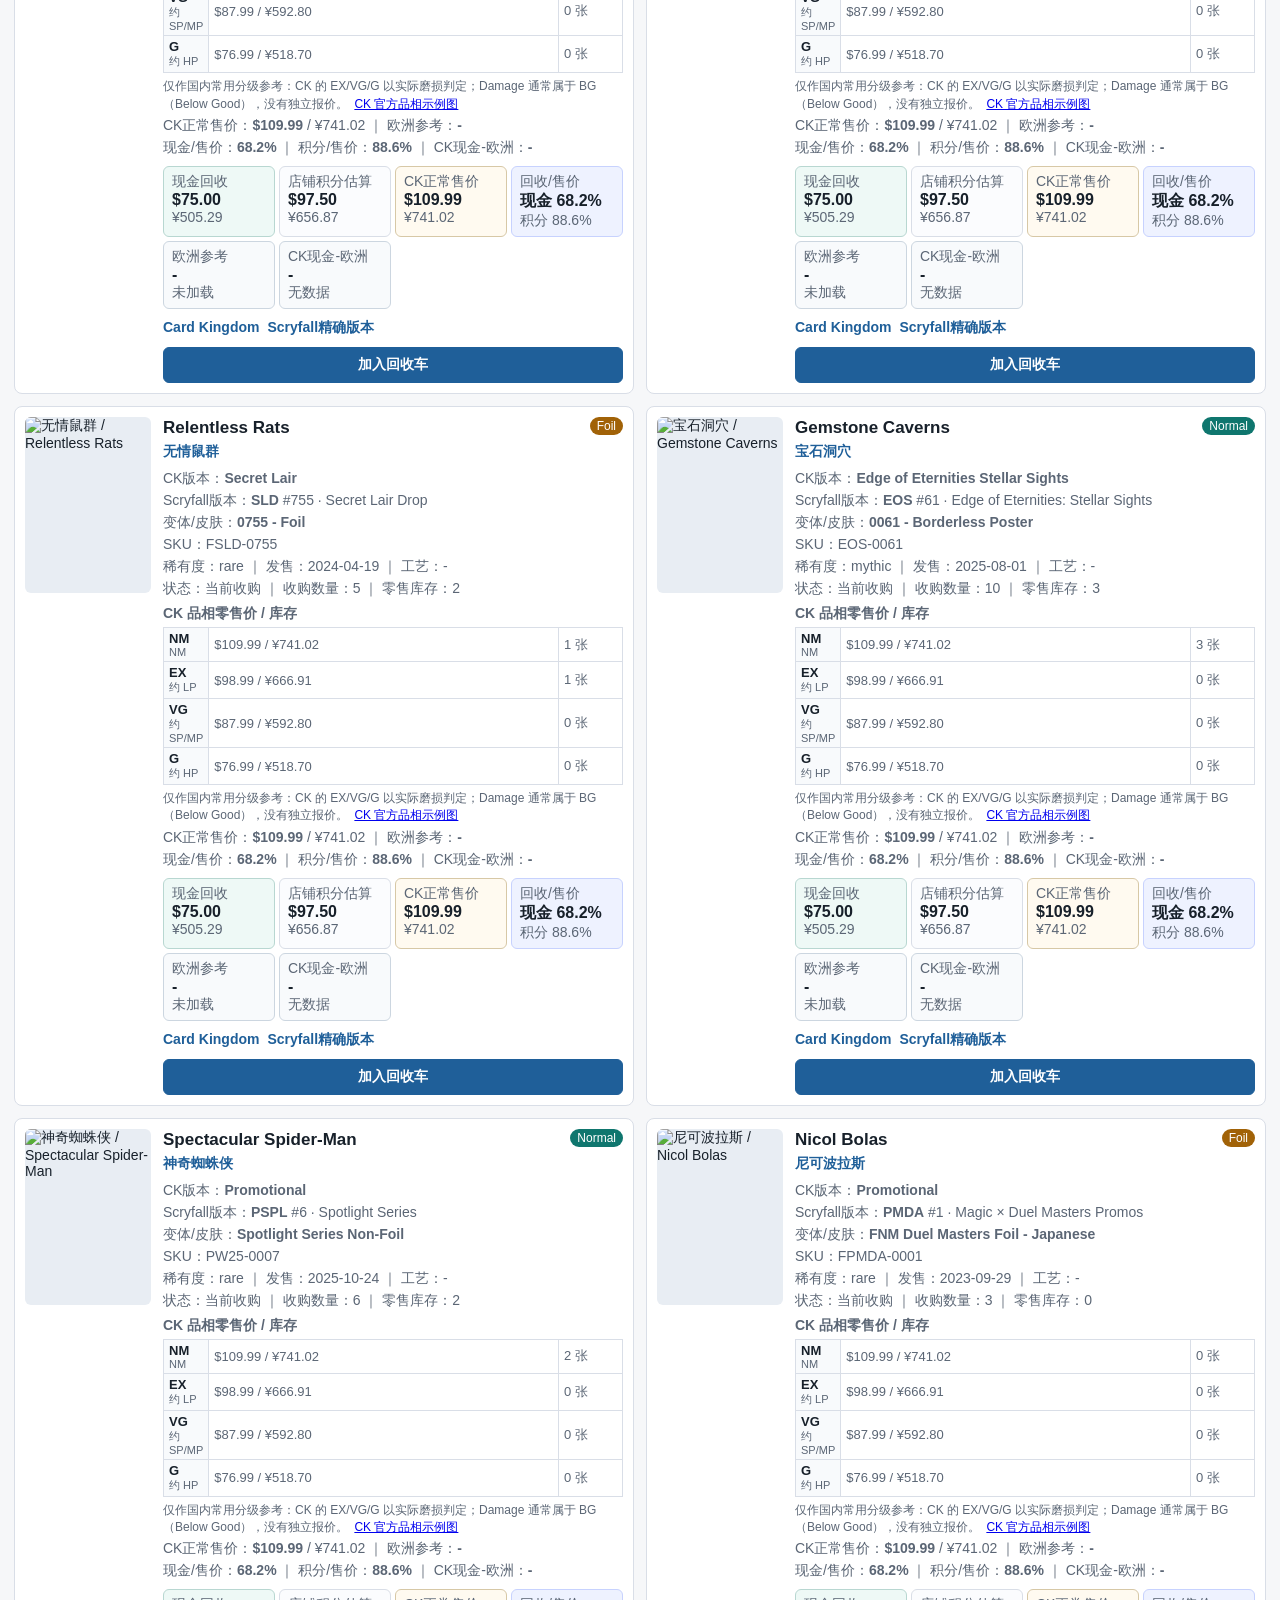
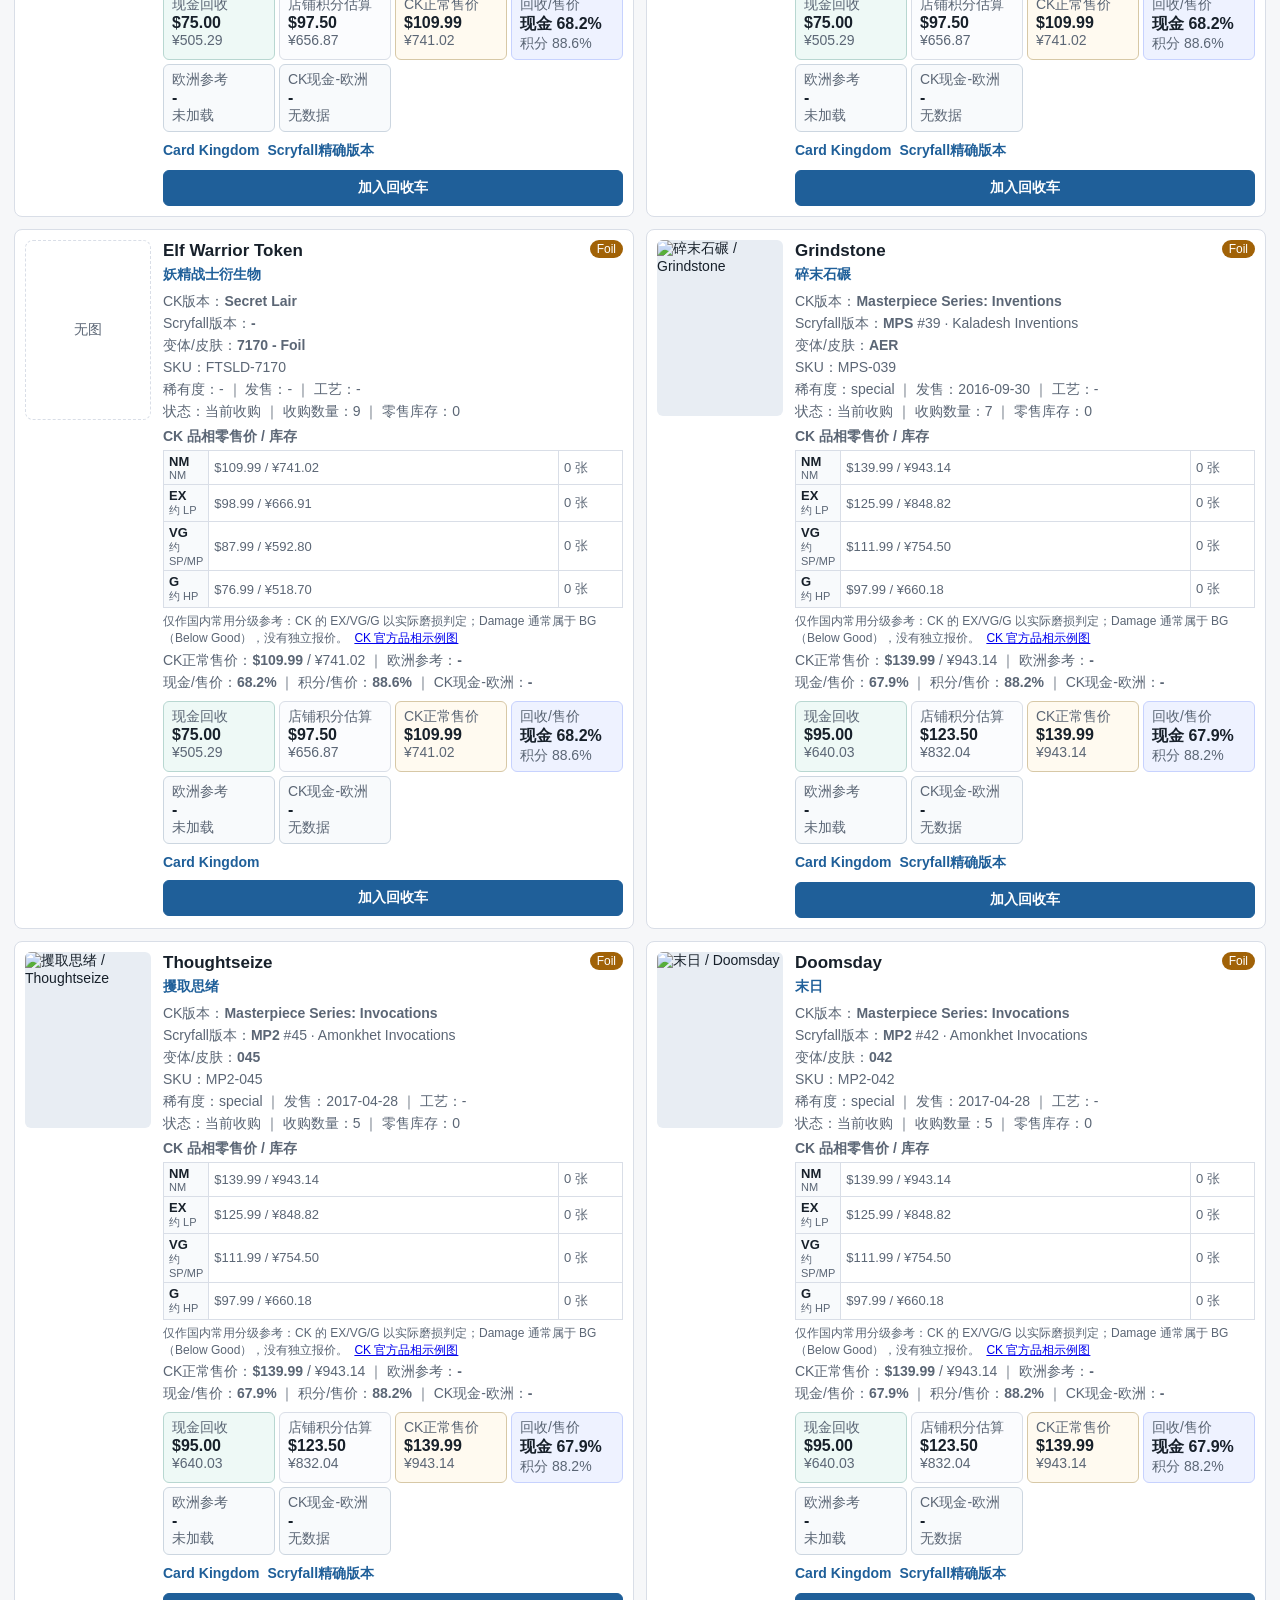
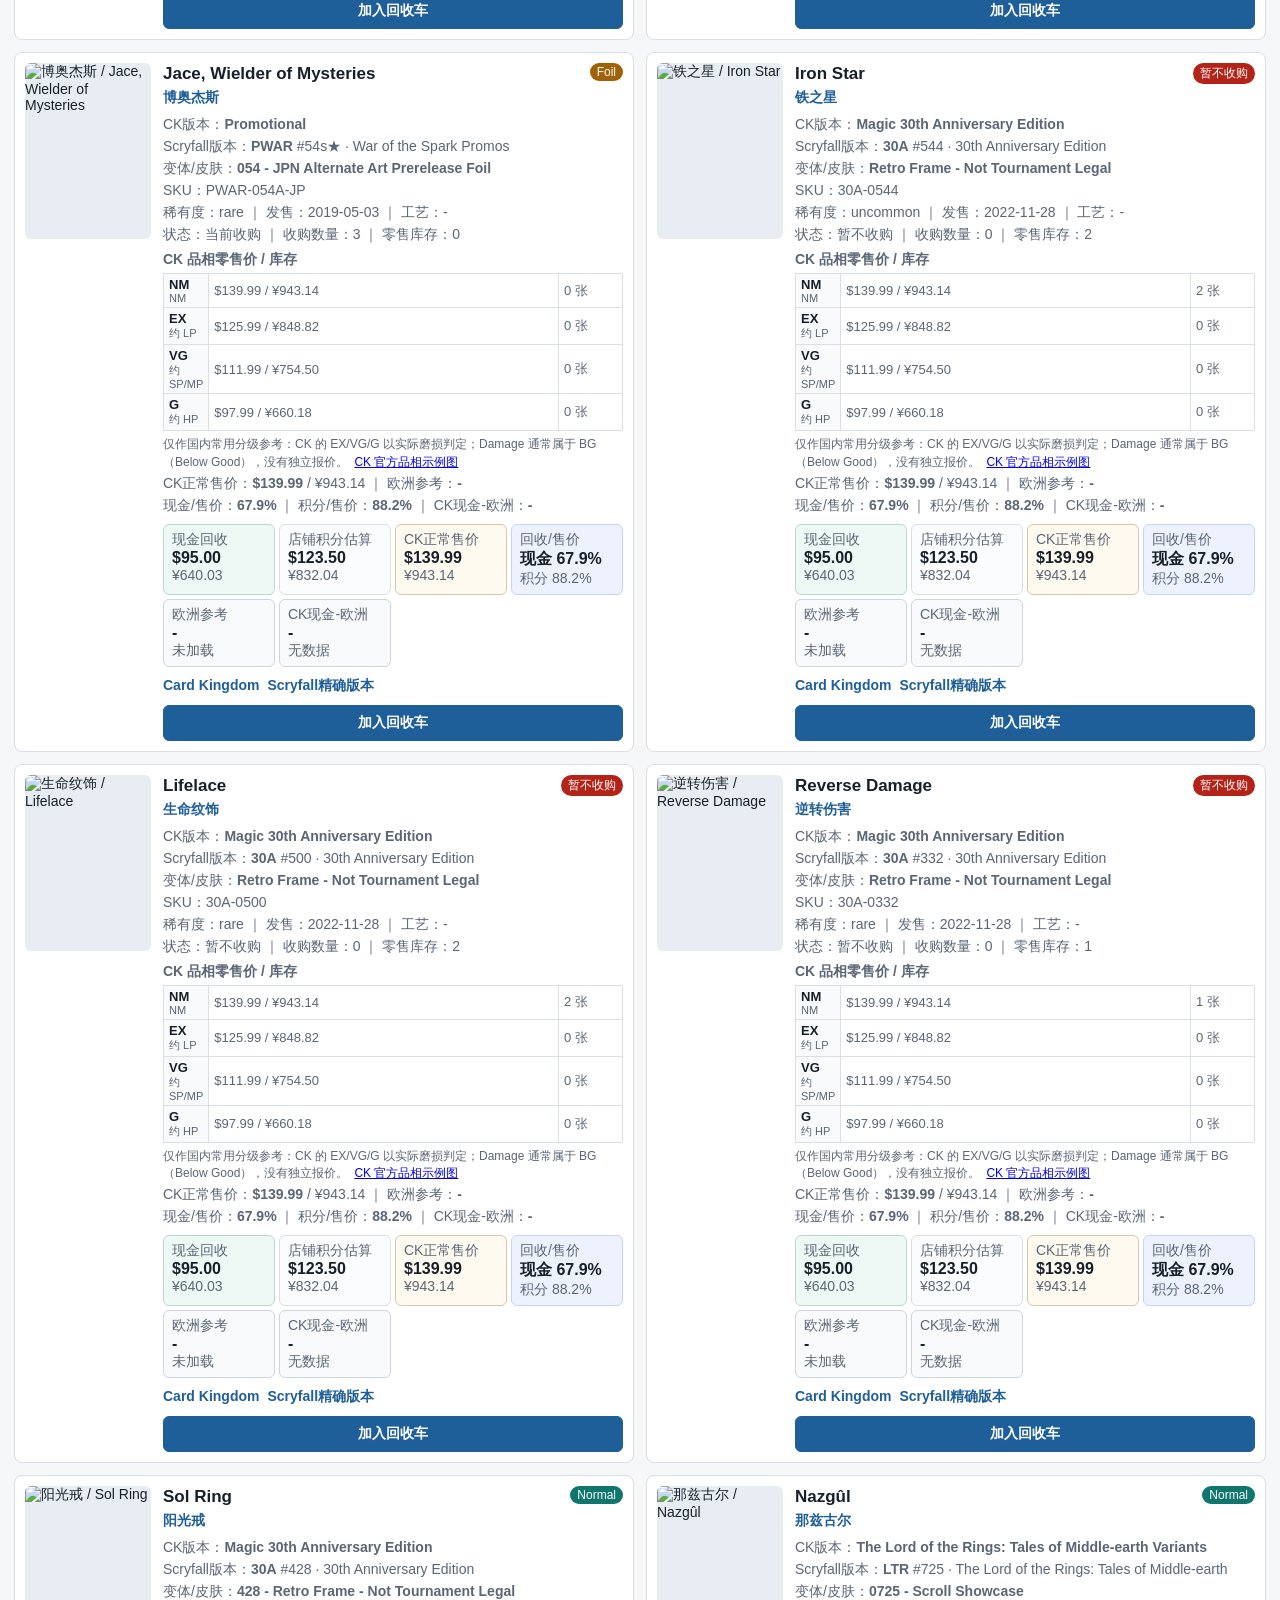
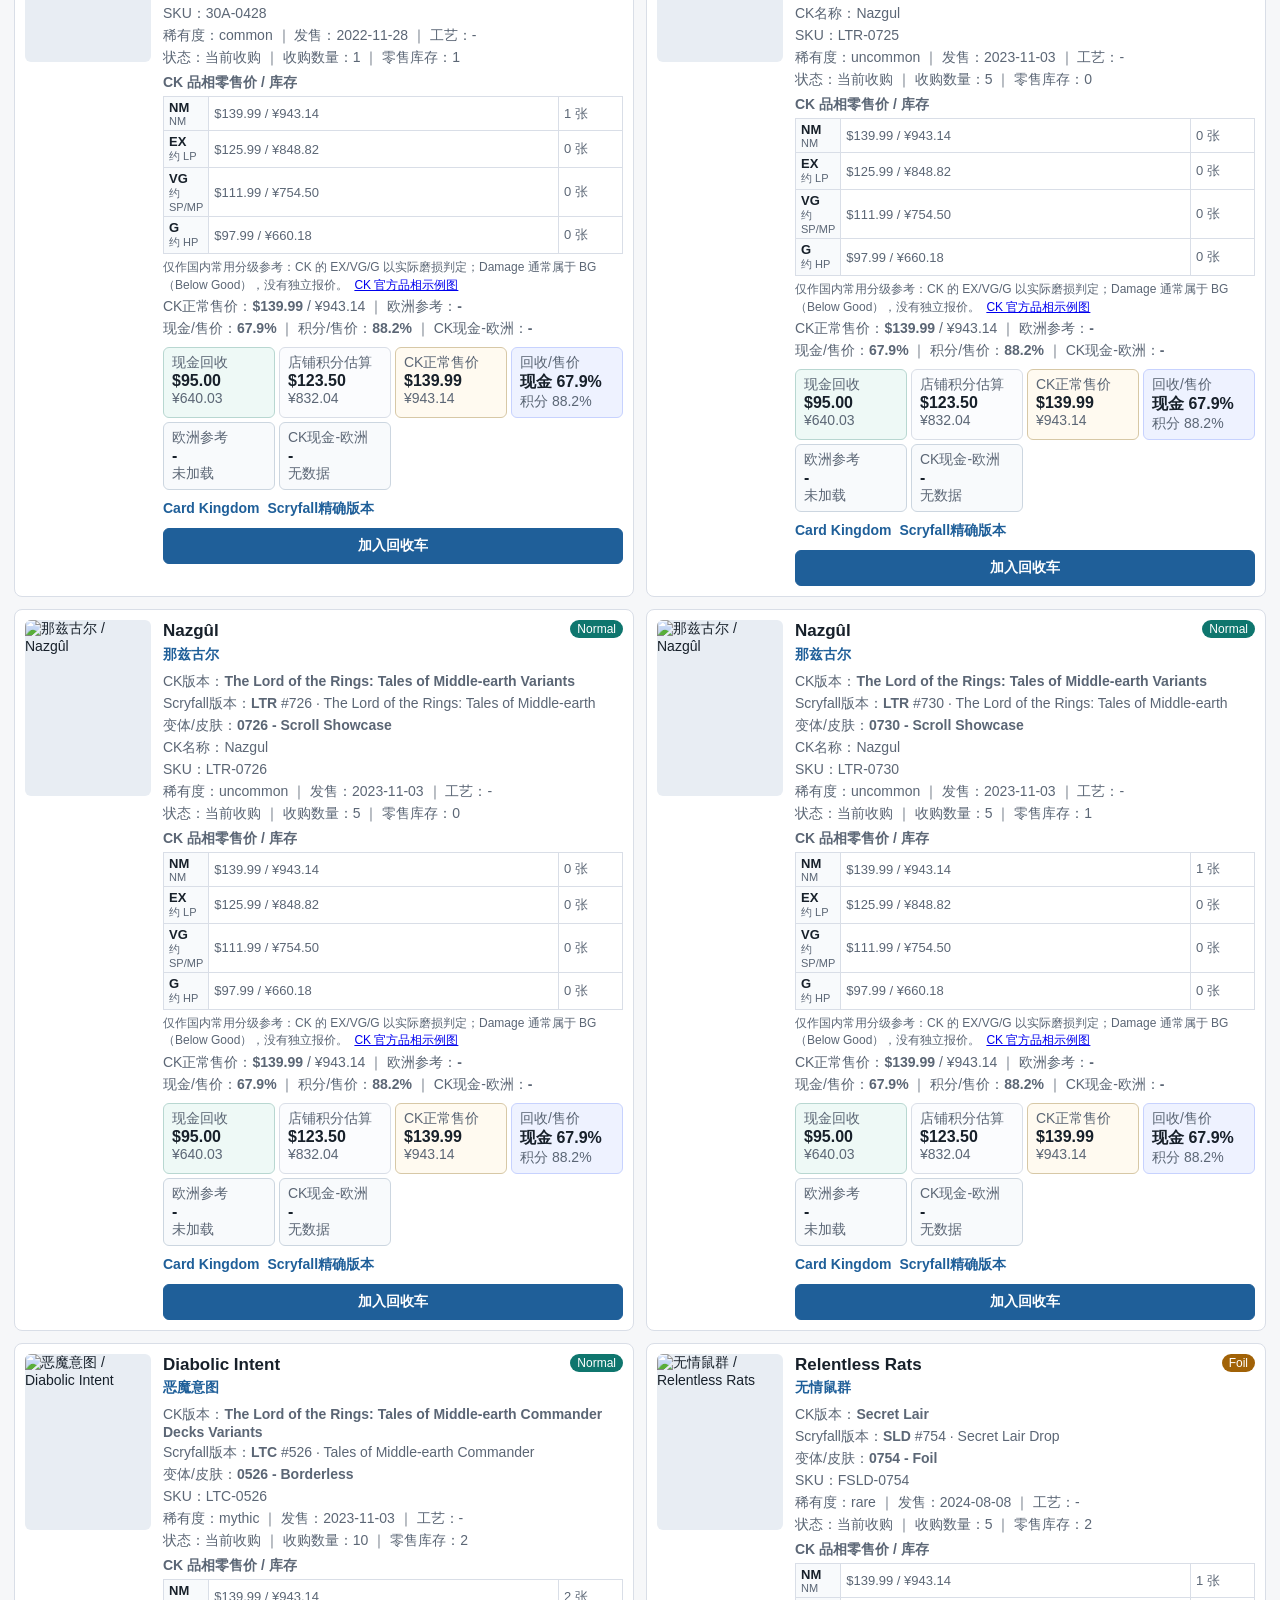
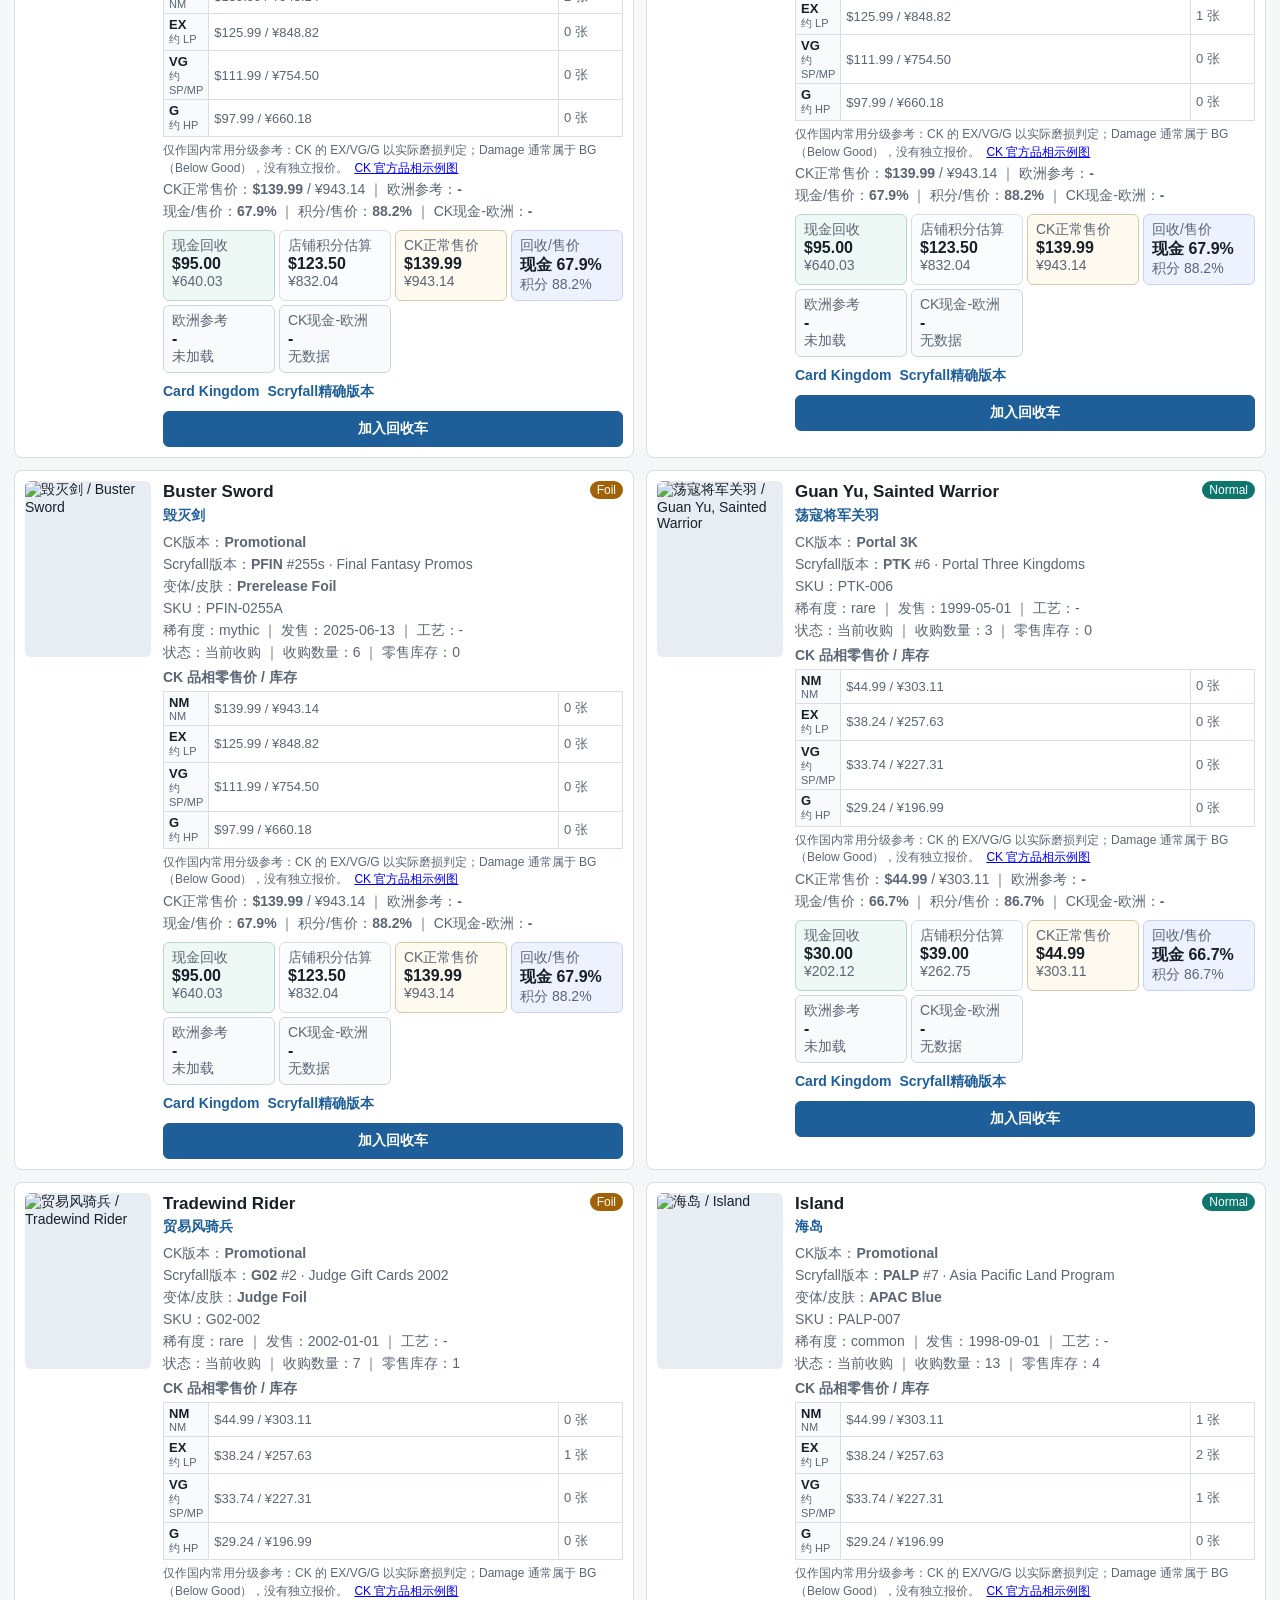
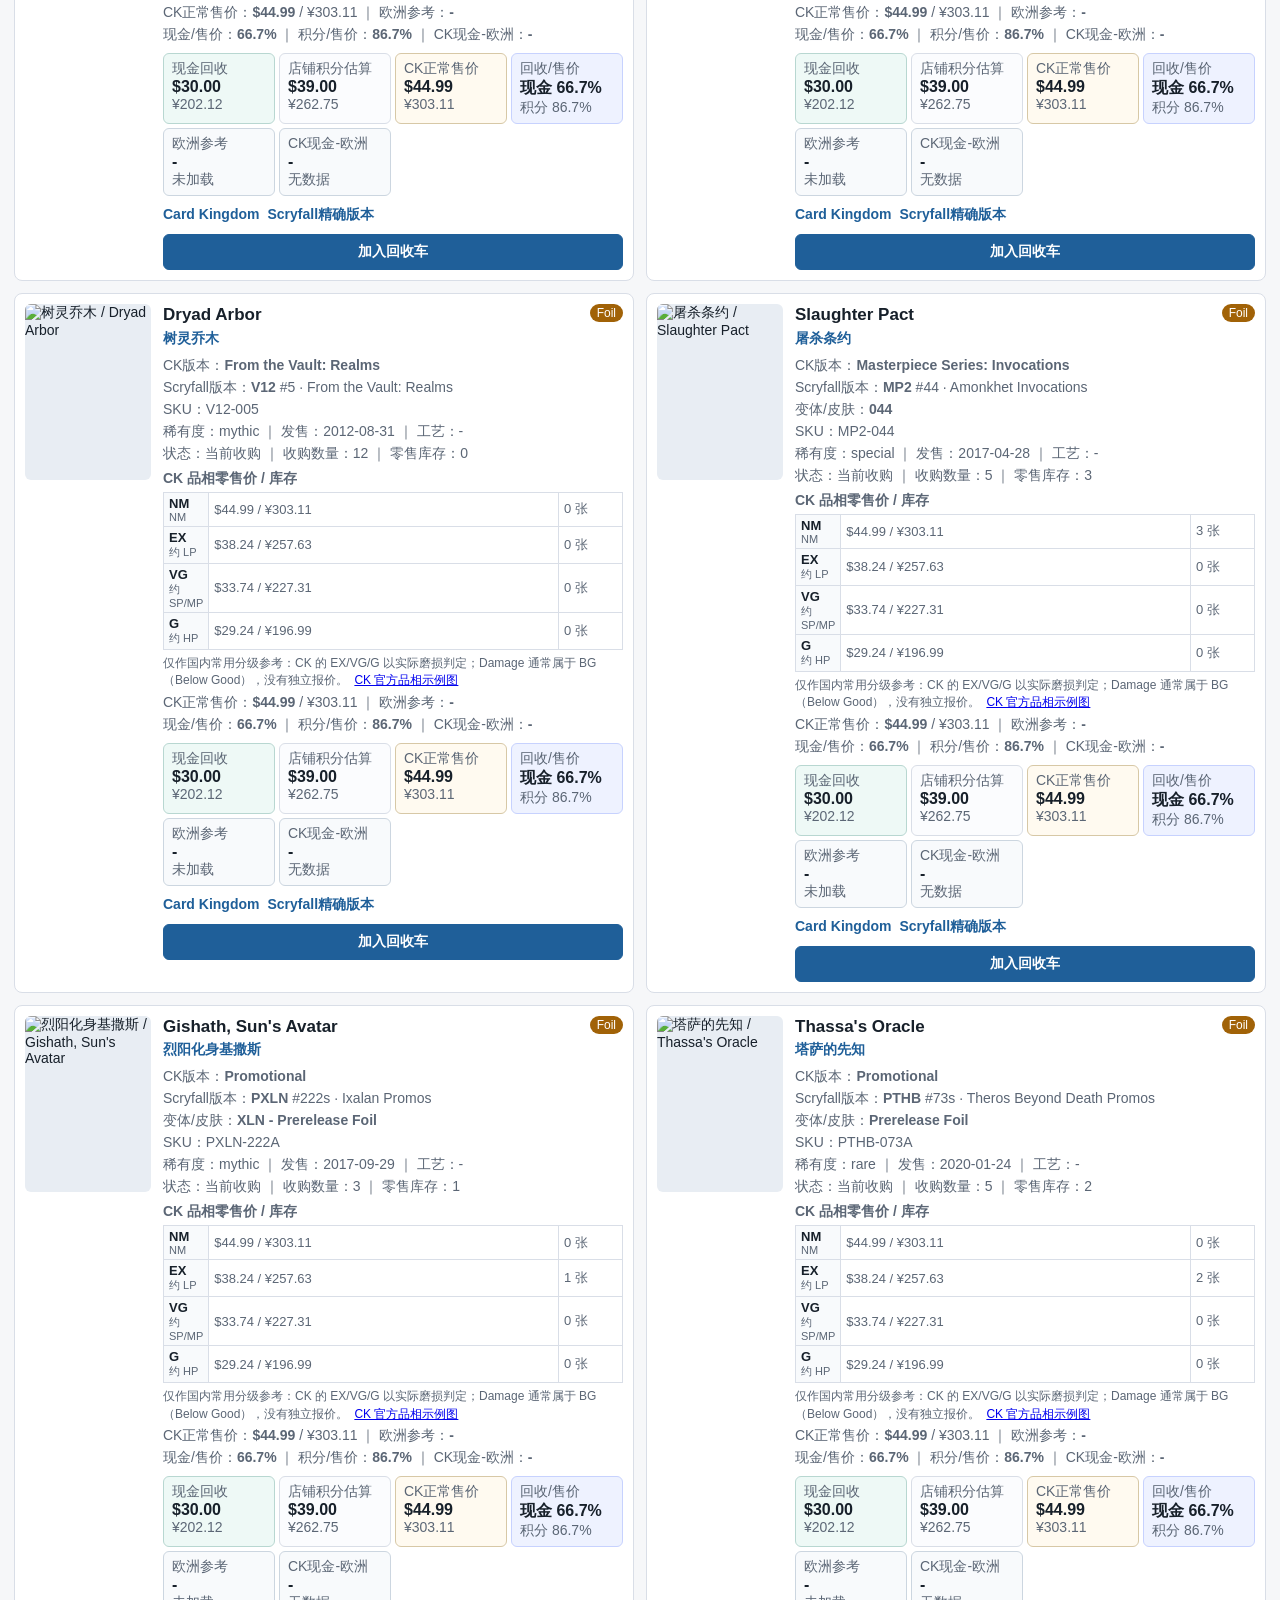
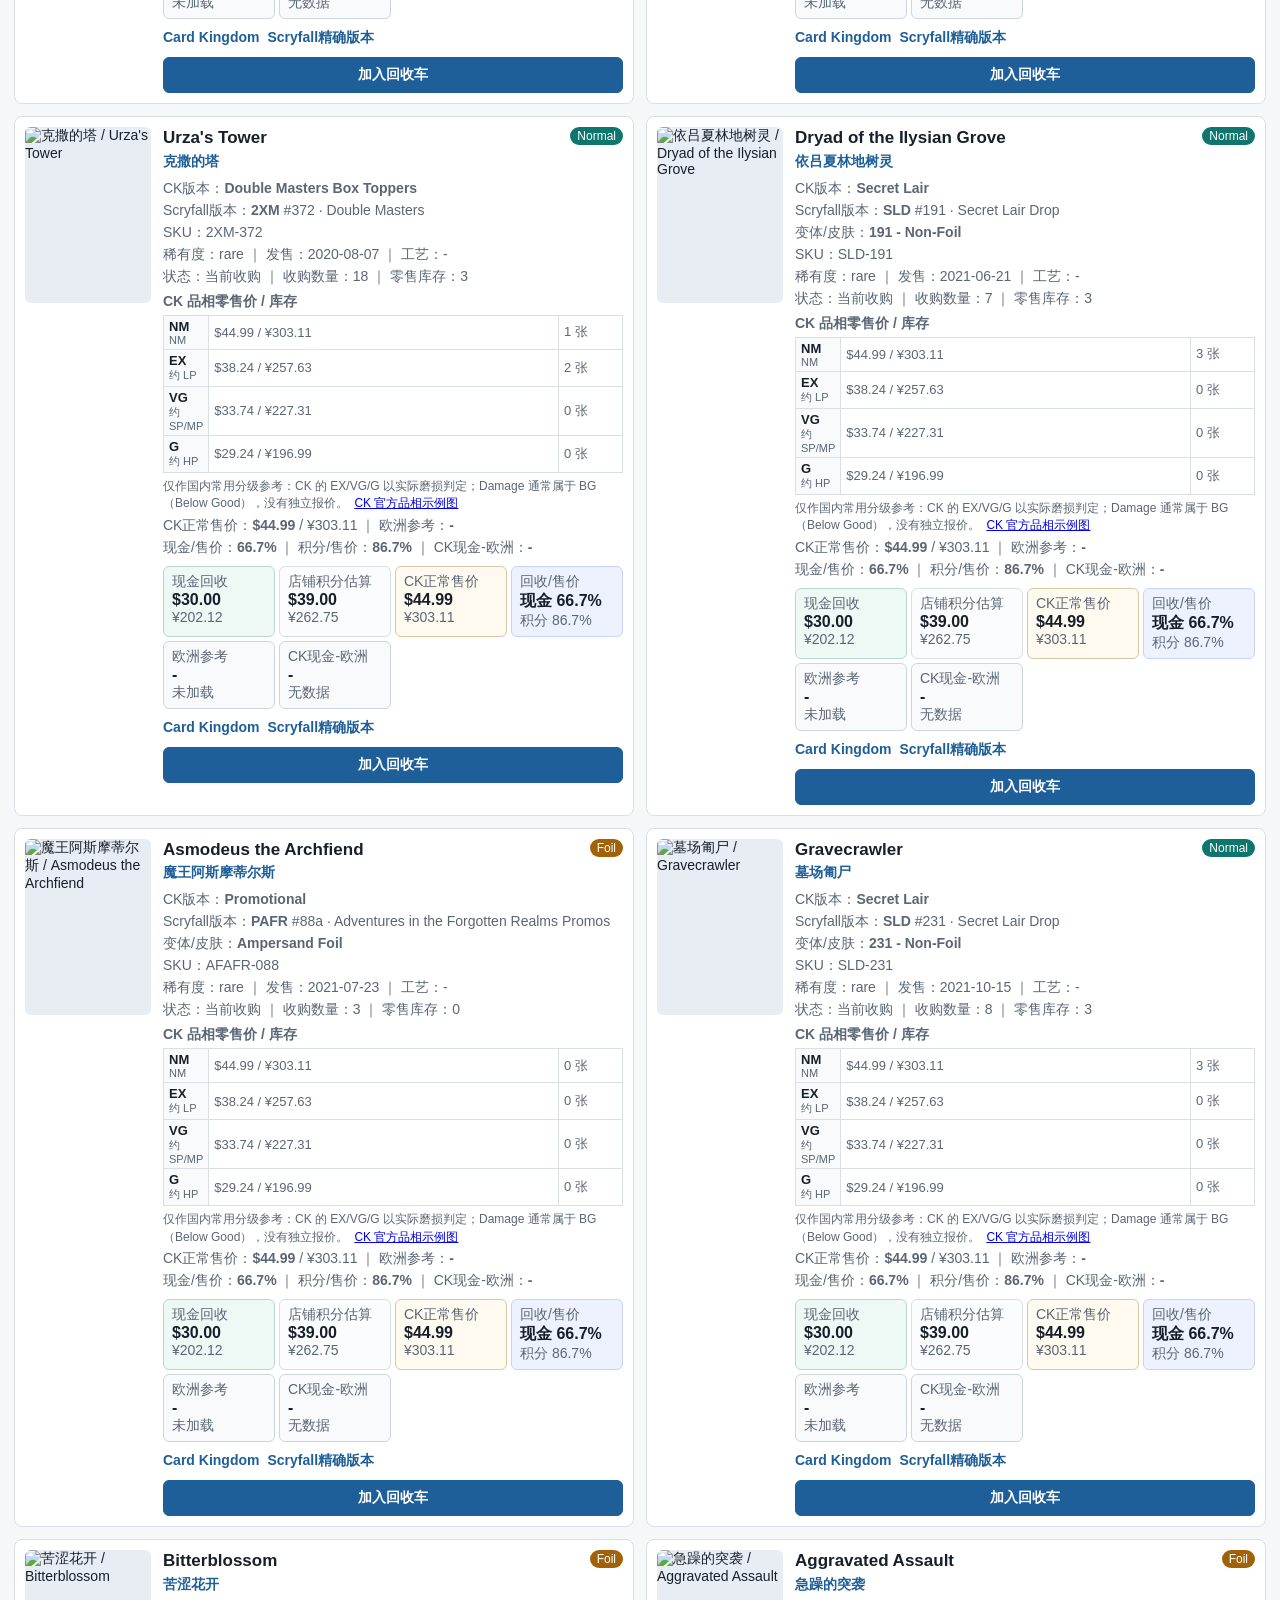
==== commit dbb796c9: "Add buylist data refresh controls" ====
--- a/index.html
+++ b/index.html
@@ -4,7 +4,7 @@
   <meta charset="utf-8">
   <meta name="viewport" content="width=device-width, initial-scale=1">
   <title>MTG 单卡价格雷达</title>
-  <link rel="stylesheet" href="./styles.css?v=20260803-refresh">
+  <link rel="stylesheet" href="./styles.css?v=20260829-data-refresh">
 </head>
 <body>
   <header class="topbar">
@@ -12,10 +12,19 @@
       <h1>MTG 单卡价格雷达</h1>
       <p id="metaLine">正在载入数据...</p>
     </div>
-    <div class="summary" aria-label="summary">
-      <div><span id="cardCount">-</span><small>单卡</small></div>
-      <div><span id="sealedCount">-</span><small>密封</small></div>
-      <div><span id="rate">-</span><small>USD/CNY</small></div>
+    <div class="header-actions">
+      <div class="data-refresh" aria-label="回收数据更新">
+        <div class="data-refresh-buttons">
+          <button id="triggerBuylistUpdateButton" type="button">更新回收数据</button>
+          <button id="reloadDataButton" class="icon-button" type="button" title="重新读取最新数据" aria-label="重新读取最新数据">↻</button>
+        </div>
+        <small id="dataRefreshStatus">每天 09:20 / 21:20 自动更新</small>
+      </div>
+      <div class="summary" aria-label="summary">
+        <div><span id="cardCount">-</span><small>单卡</small></div>
+        <div><span id="sealedCount">-</span><small>密封</small></div>
+        <div><span id="rate">-</span><small>USD/CNY</small></div>
+      </div>
     </div>
   </header>
 
@@ -317,6 +326,6 @@
     </article>
   </template>
 
-  <script src="./app.js?v=20260826-live-movers-link"></script>
+  <script src="./app.js?v=20260829-data-refresh"></script>
 </body>
 </html>
--- a/styles.css
+++ b/styles.css
@@ -51,6 +51,52 @@
 .topbar p {
   margin: 0;
   color: var(--muted);
+}
+
+.header-actions {
+  display: flex;
+  align-items: center;
+  justify-content: flex-end;
+  gap: 12px;
+  flex: 0 0 auto;
+}
+
+.data-refresh {
+  display: grid;
+  gap: 5px;
+  justify-items: end;
+}
+
+.data-refresh-buttons {
+  display: flex;
+  gap: 6px;
+}
+
+.data-refresh button {
+  width: auto;
+  min-height: 38px;
+  white-space: nowrap;
+}
+
+.data-refresh .icon-button {
+  width: 38px;
+  padding: 0;
+  font-size: 21px;
+  line-height: 1;
+  background: #fff;
+  color: var(--blue);
+  border-color: var(--line);
+}
+
+.data-refresh .icon-button:hover {
+  background: #eef5fb;
+  border-color: var(--blue);
+}
+
+.data-refresh small {
+  color: var(--muted);
+  line-height: 1.25;
+  text-align: right;
 }
 
 .summary {
@@ -1265,6 +1311,25 @@
     display: block;
   }
 
+  .header-actions {
+    display: grid;
+    grid-template-columns: 1fr;
+    gap: 10px;
+    margin-top: 12px;
+  }
+
+  .data-refresh {
+    justify-items: stretch;
+  }
+
+  .data-refresh-buttons button:first-child {
+    flex: 1;
+  }
+
+  .data-refresh small {
+    text-align: left;
+  }
+
   .app-tabs {
     position: sticky;
     top: 0;
@@ -1292,7 +1357,7 @@
 
   .summary {
     grid-template-columns: repeat(3, minmax(0, 1fr));
-    margin-top: 12px;
+    margin-top: 0;
   }
 
   .layout {
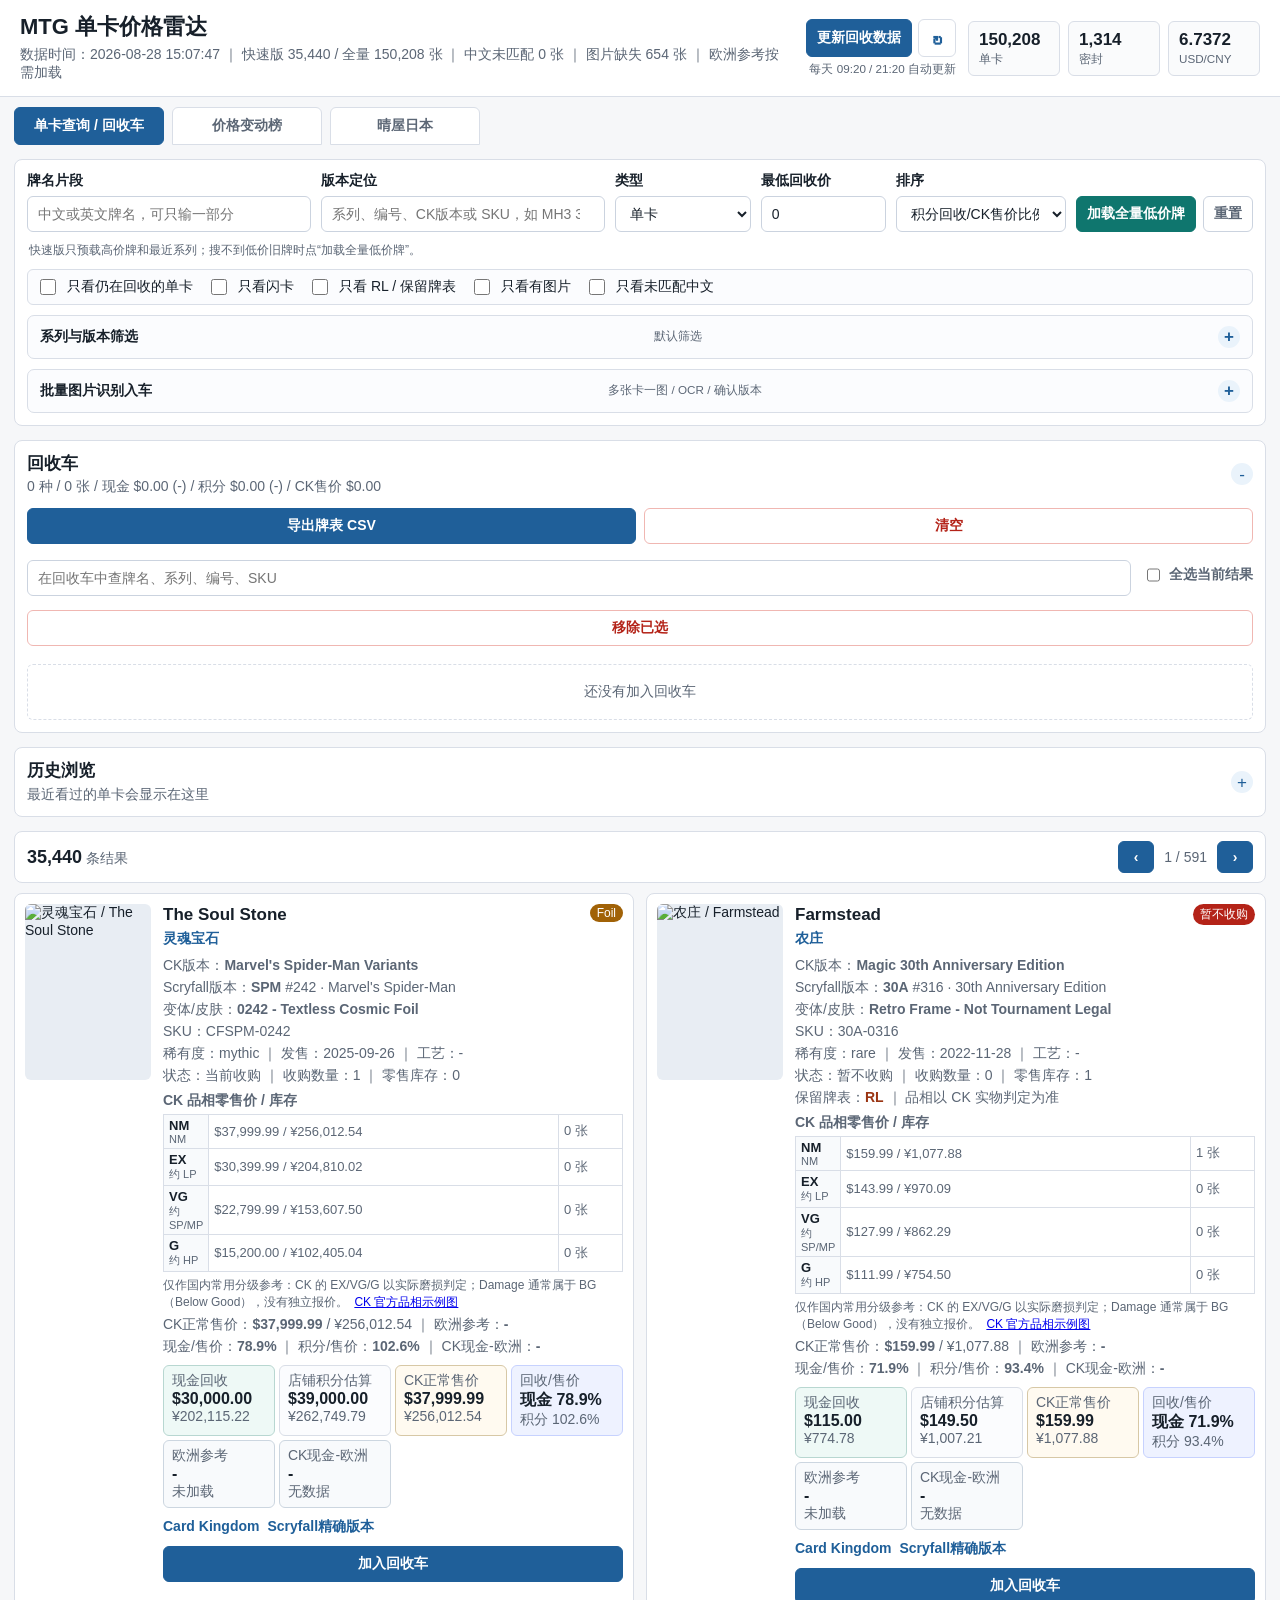
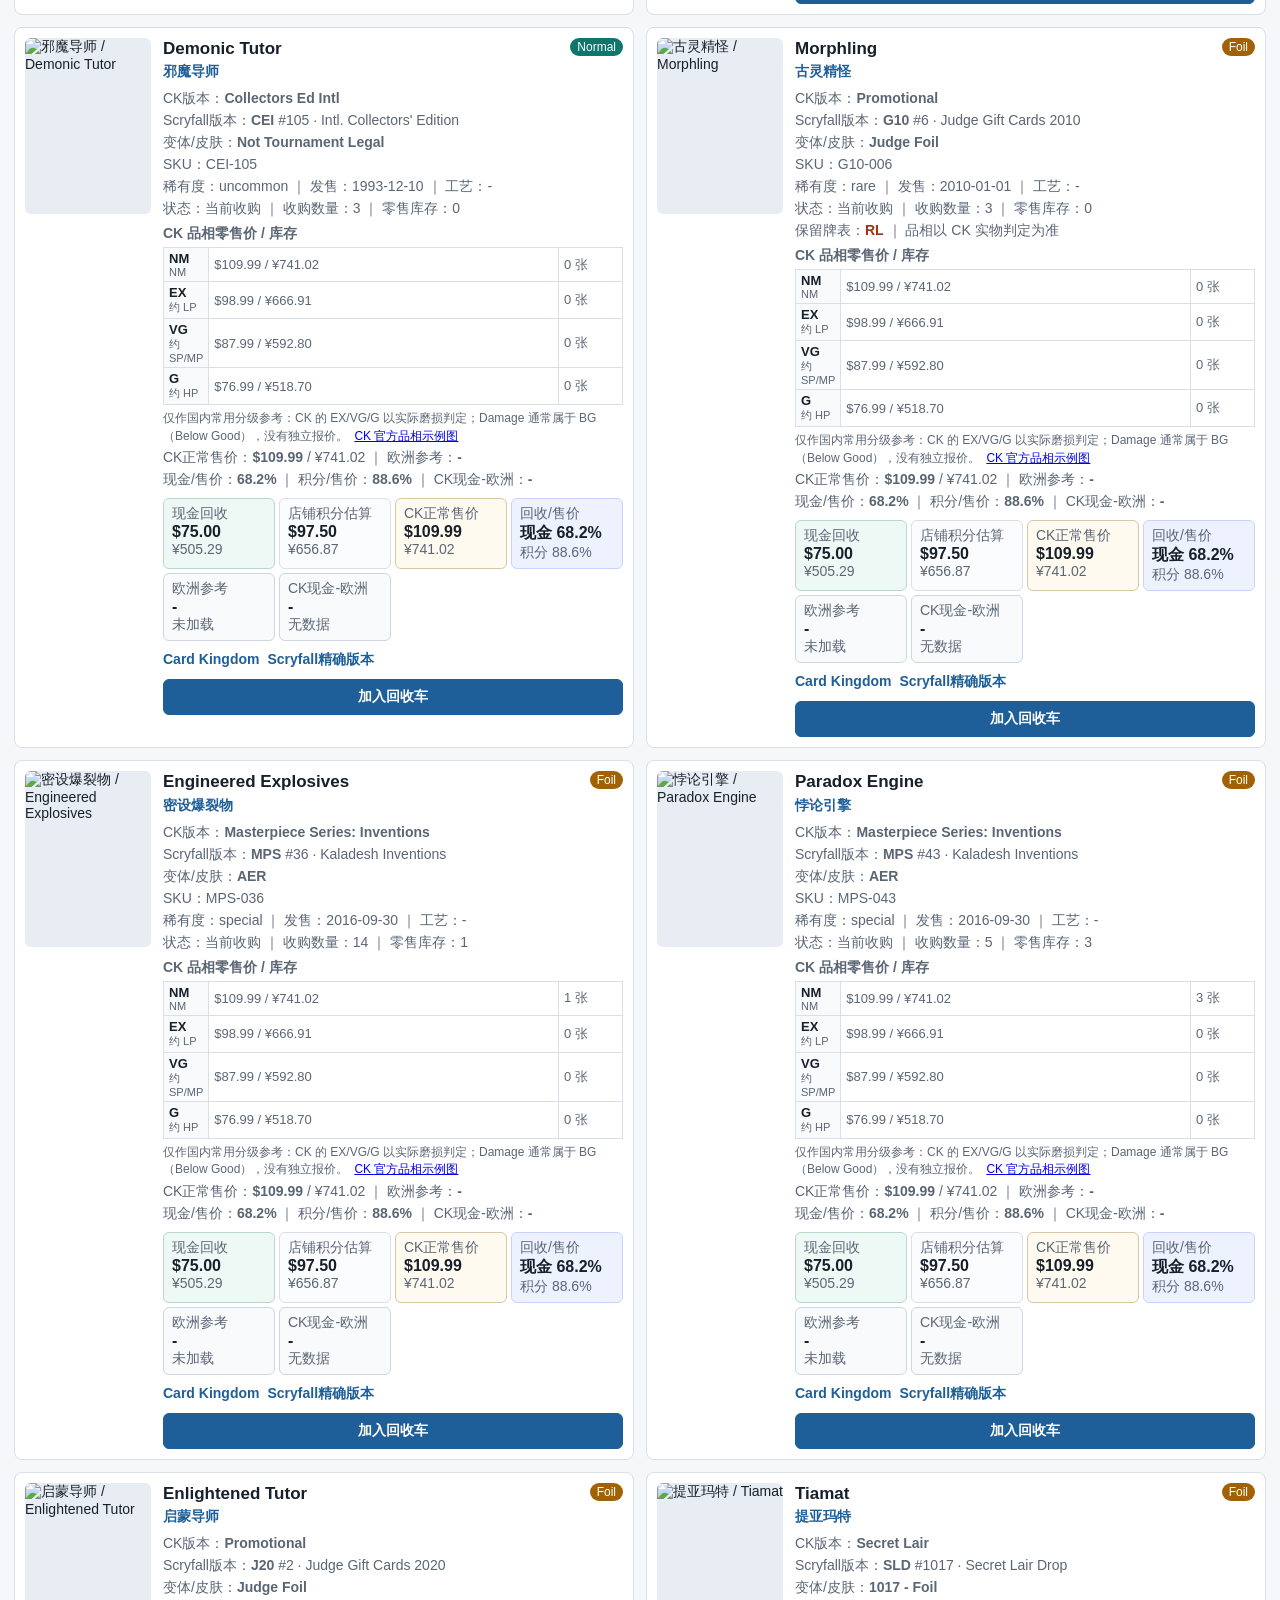
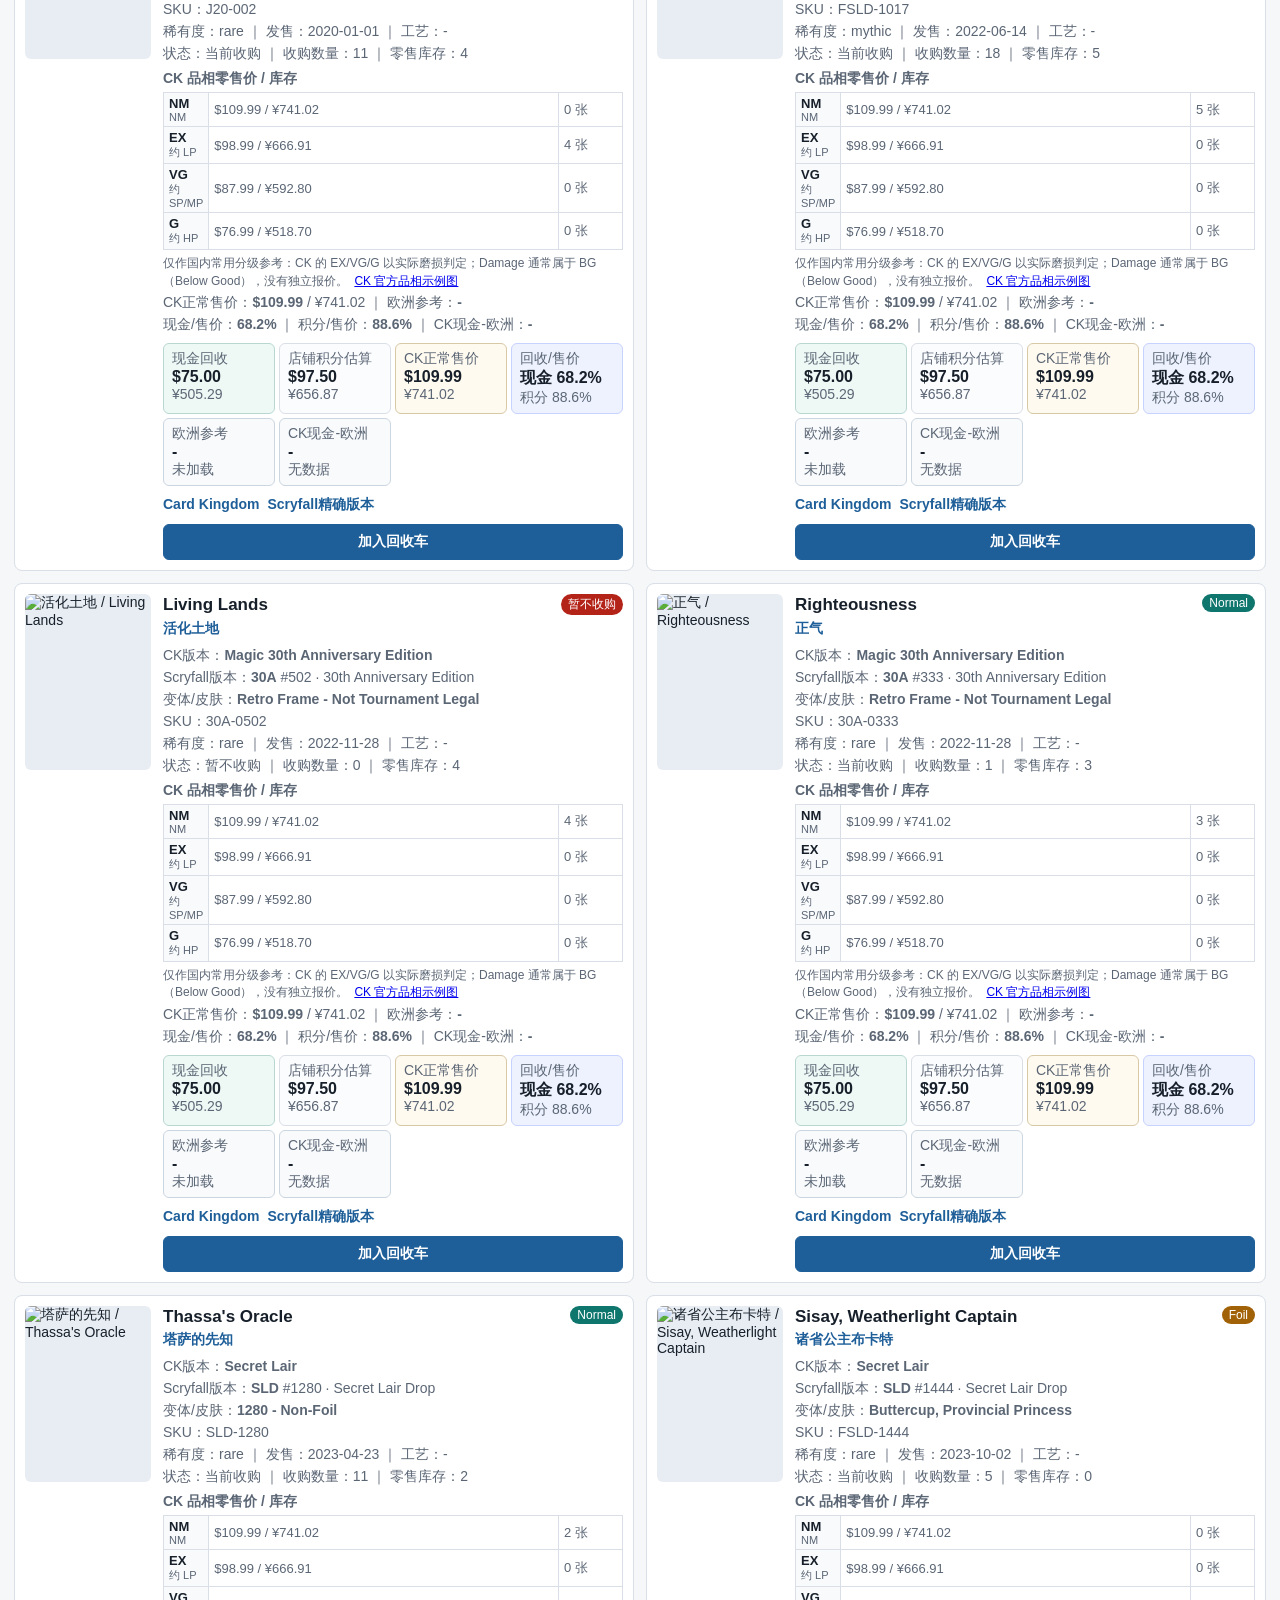
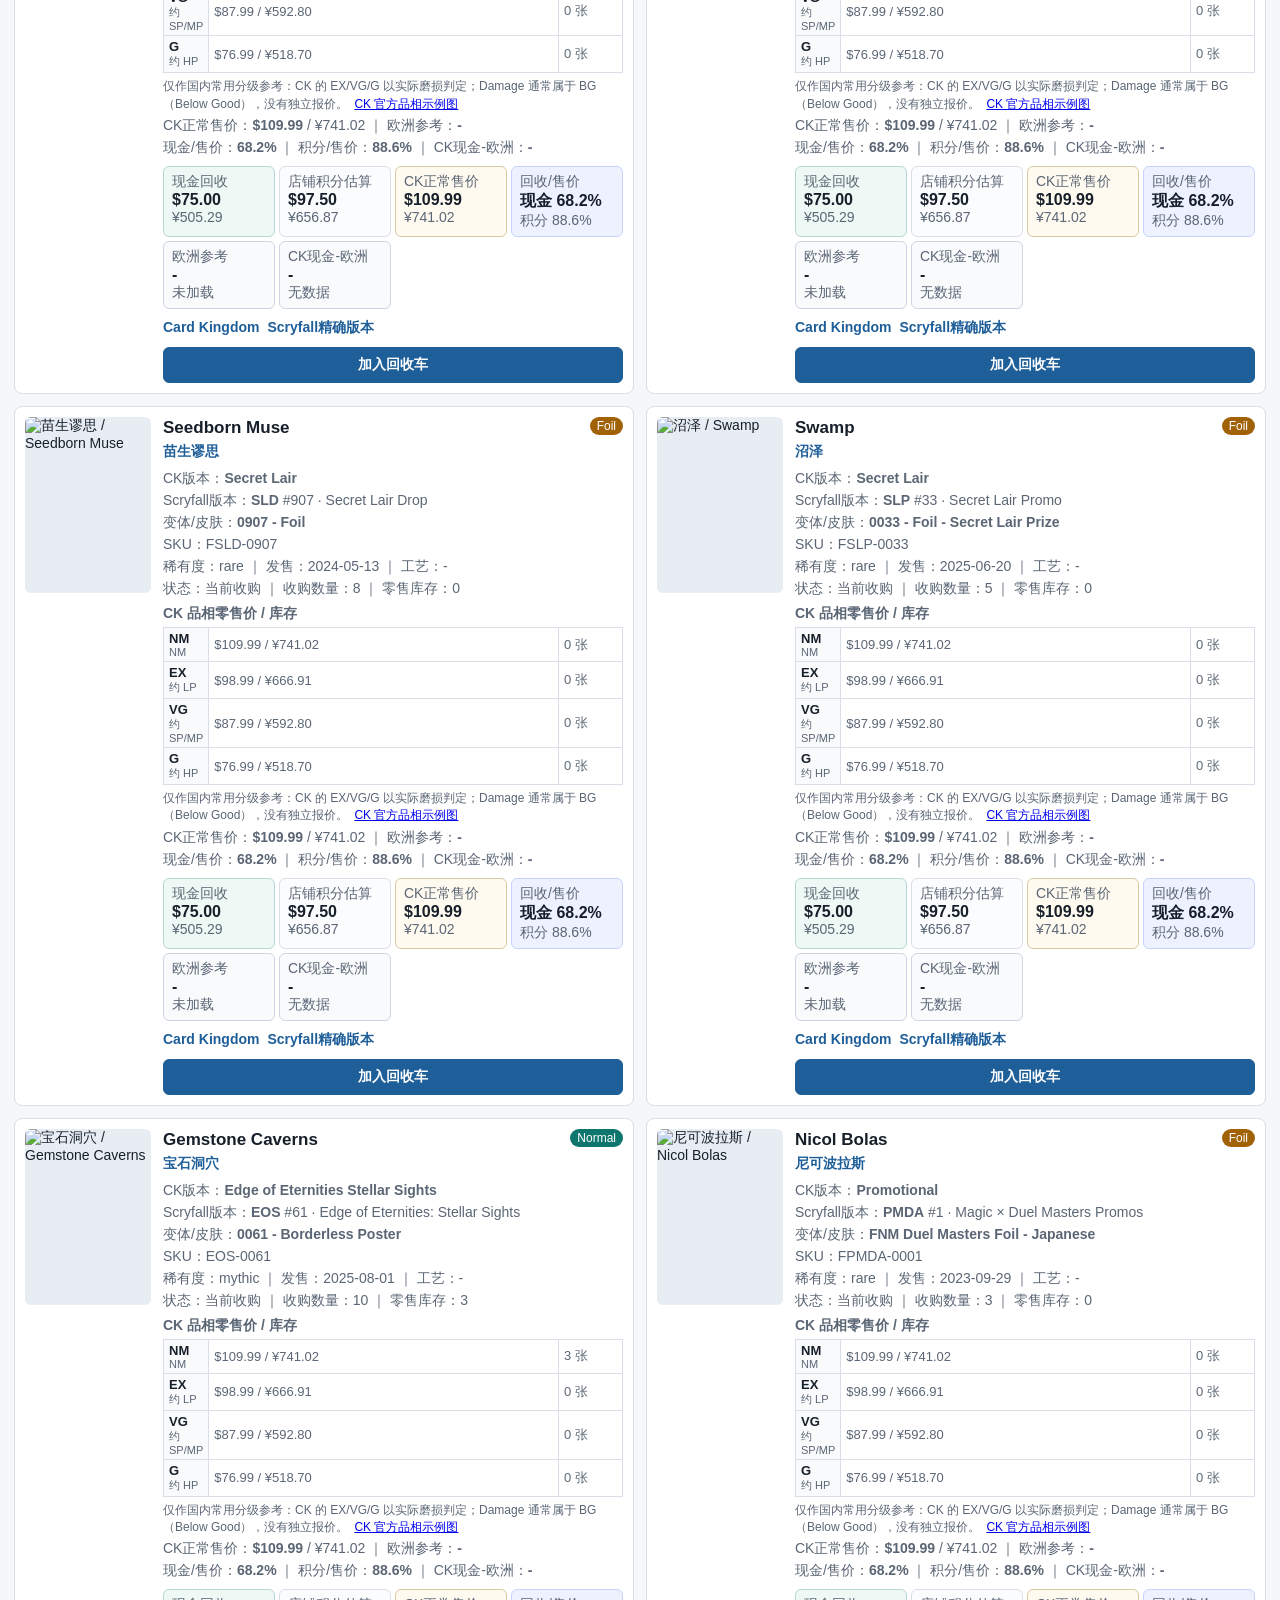
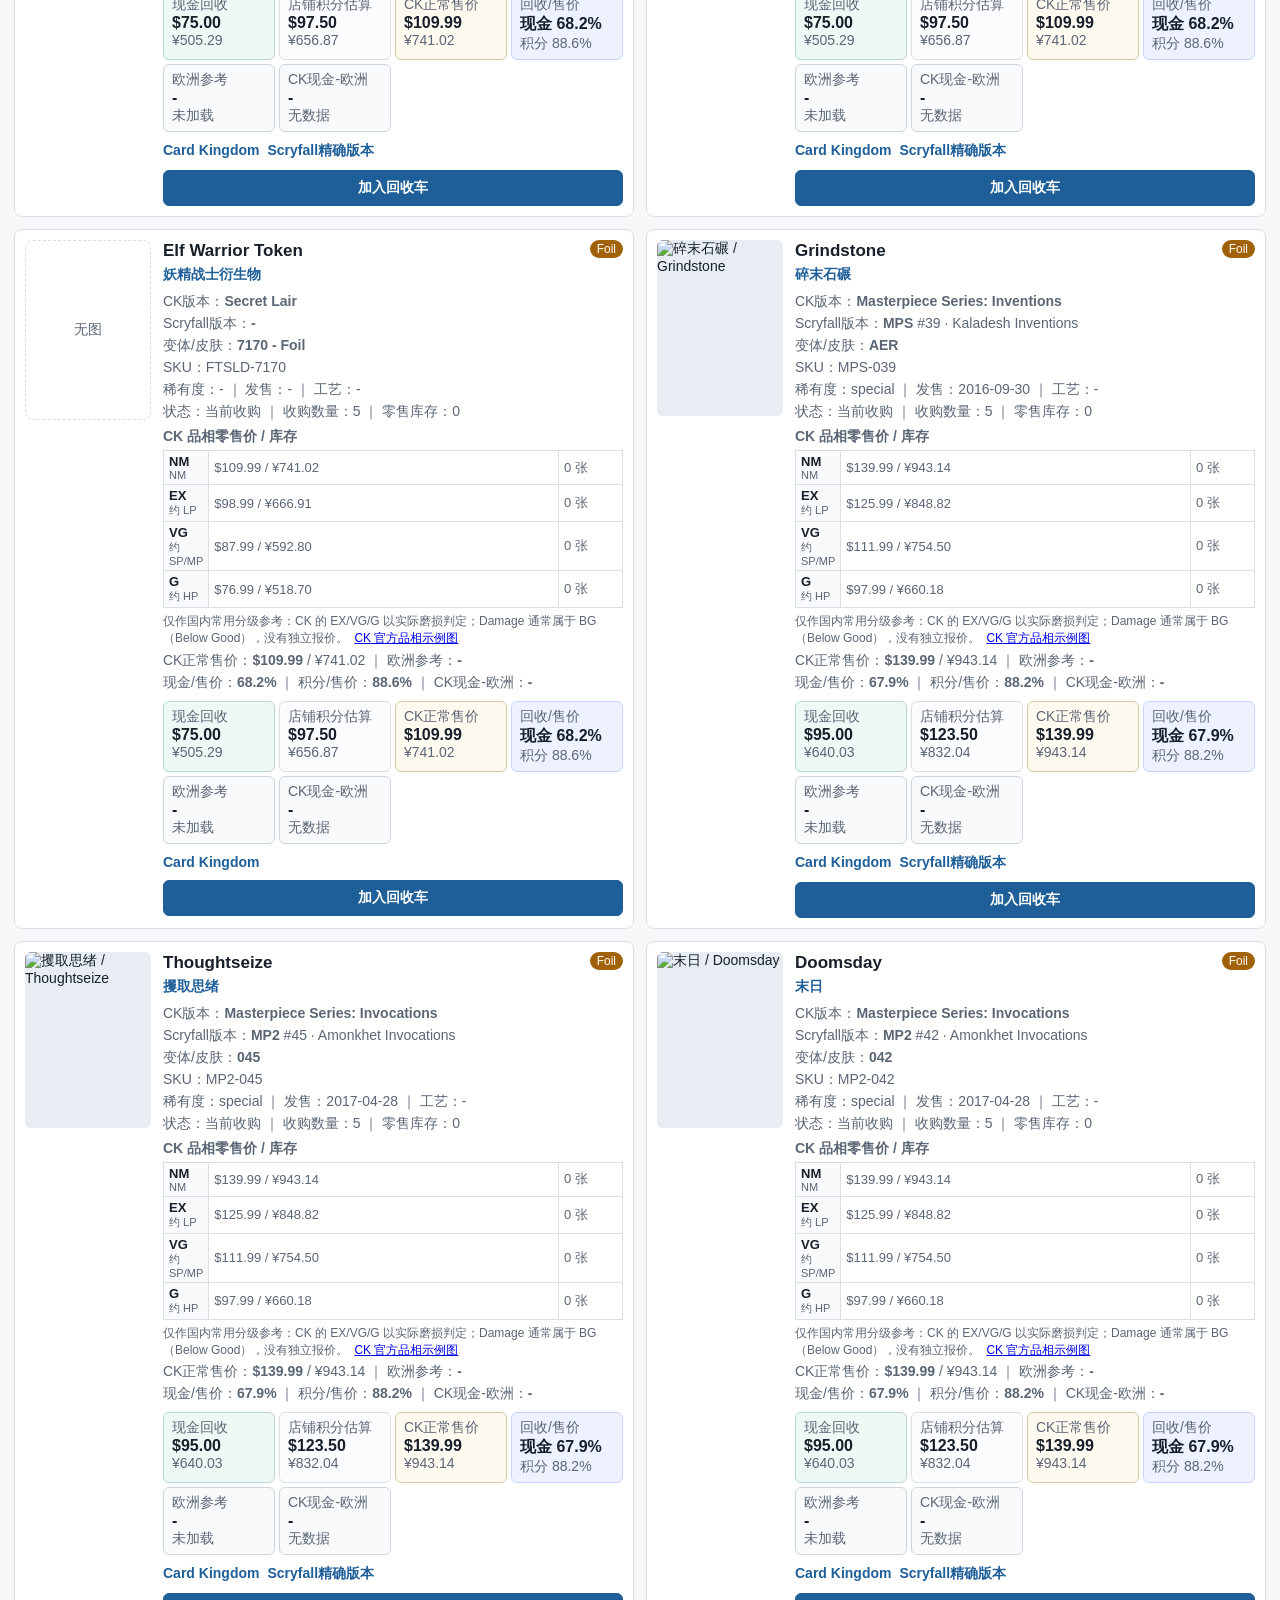
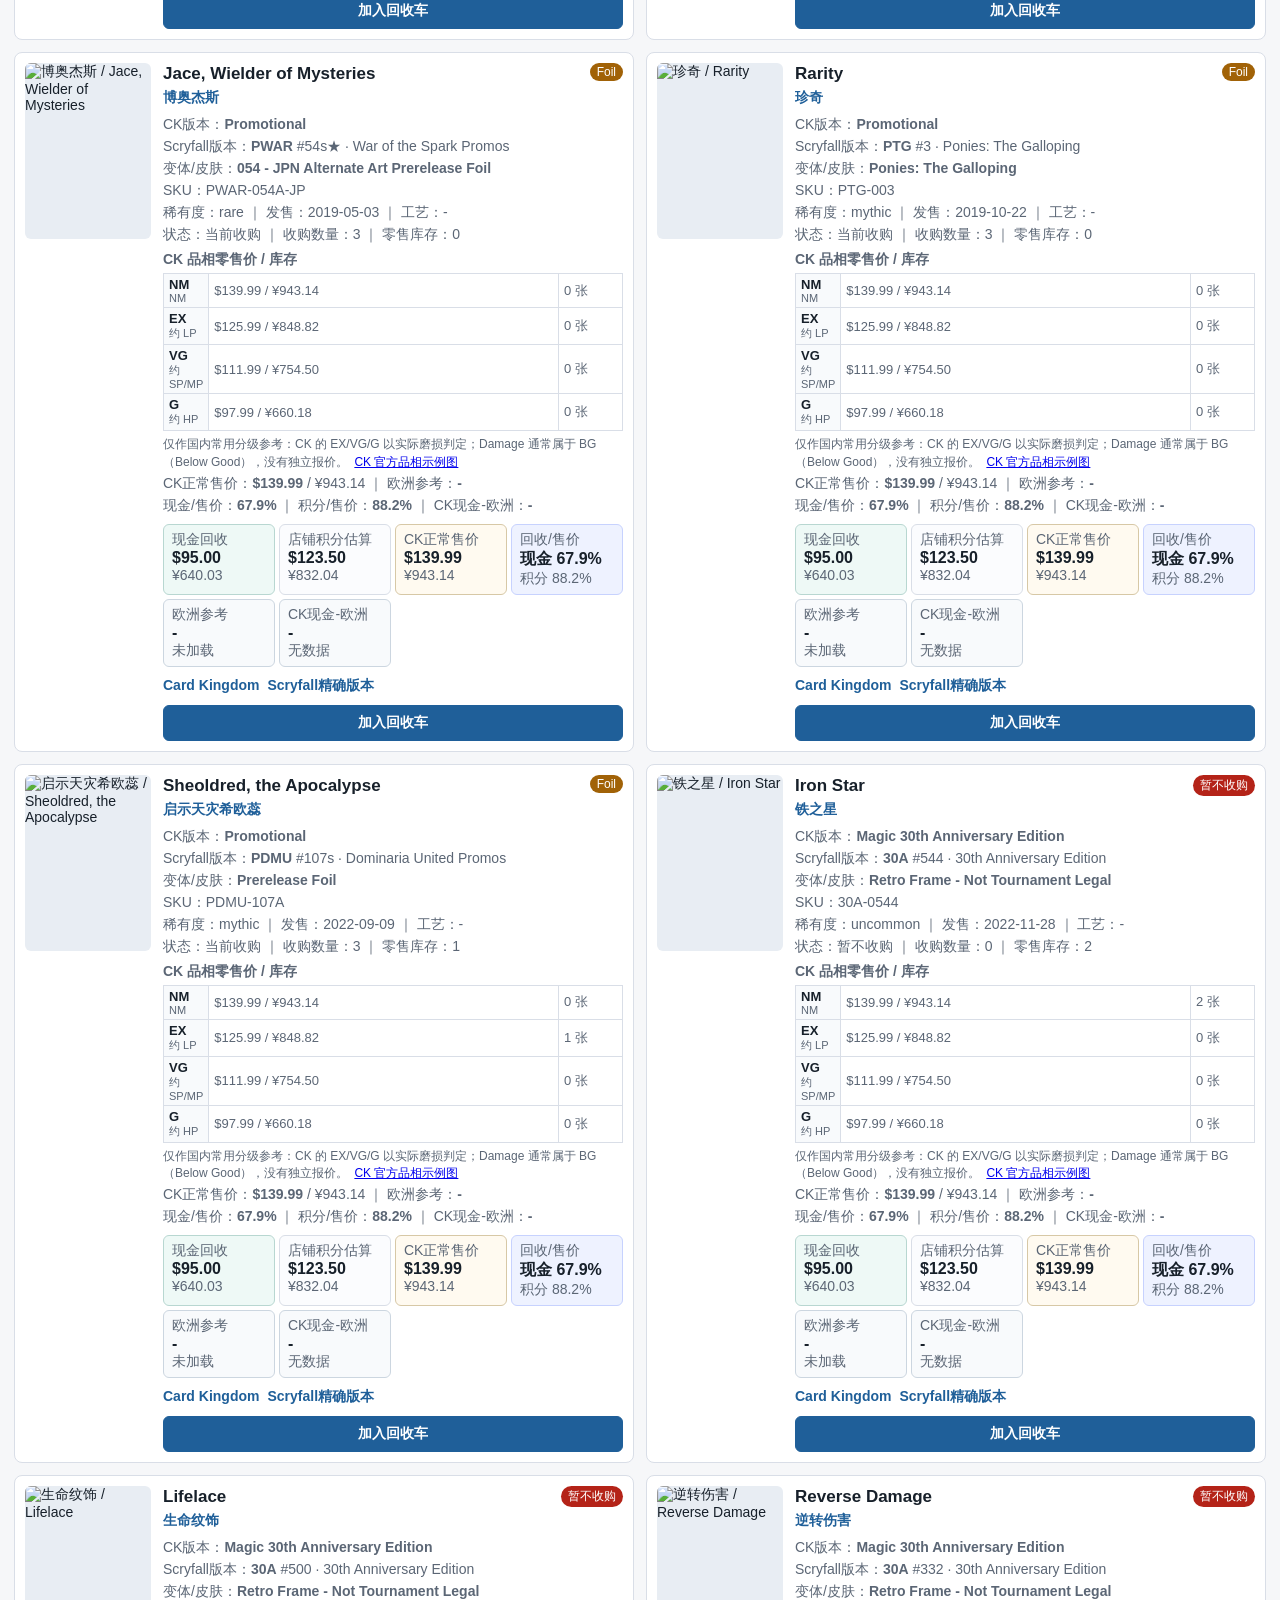
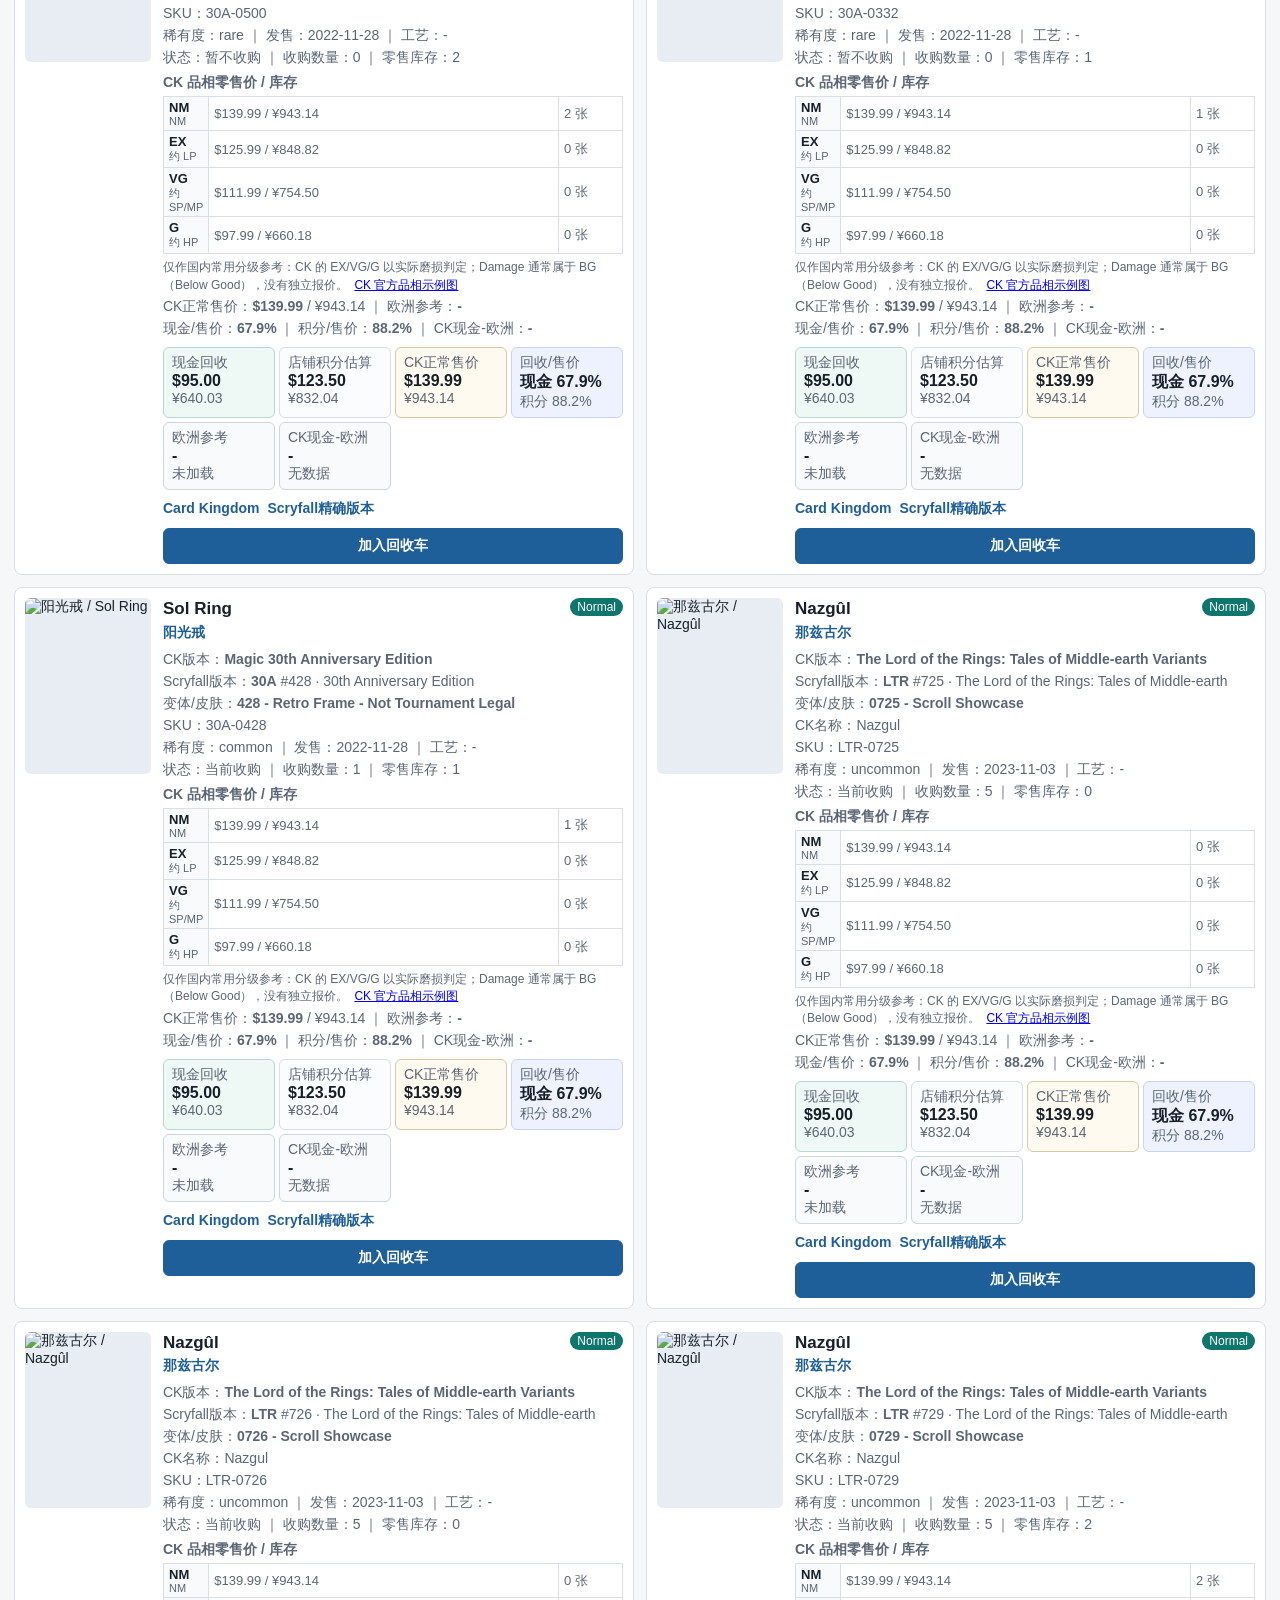
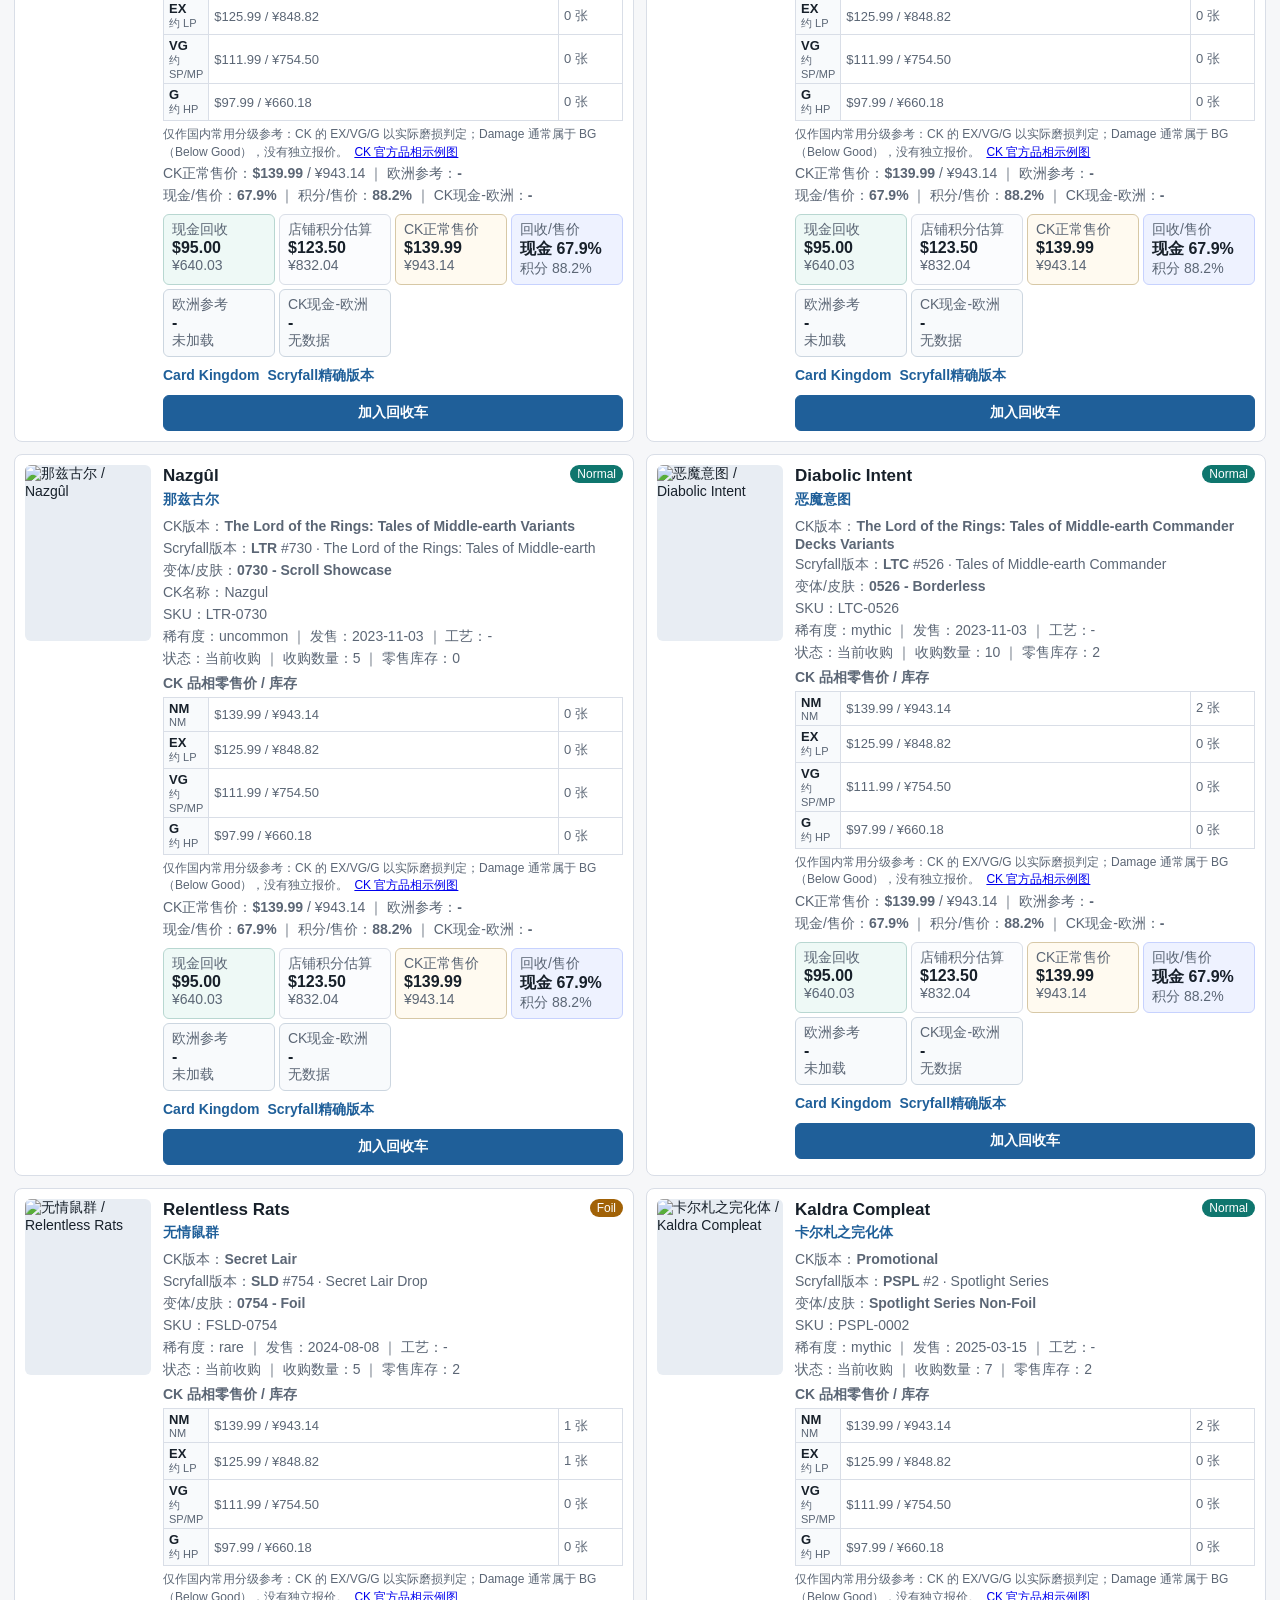
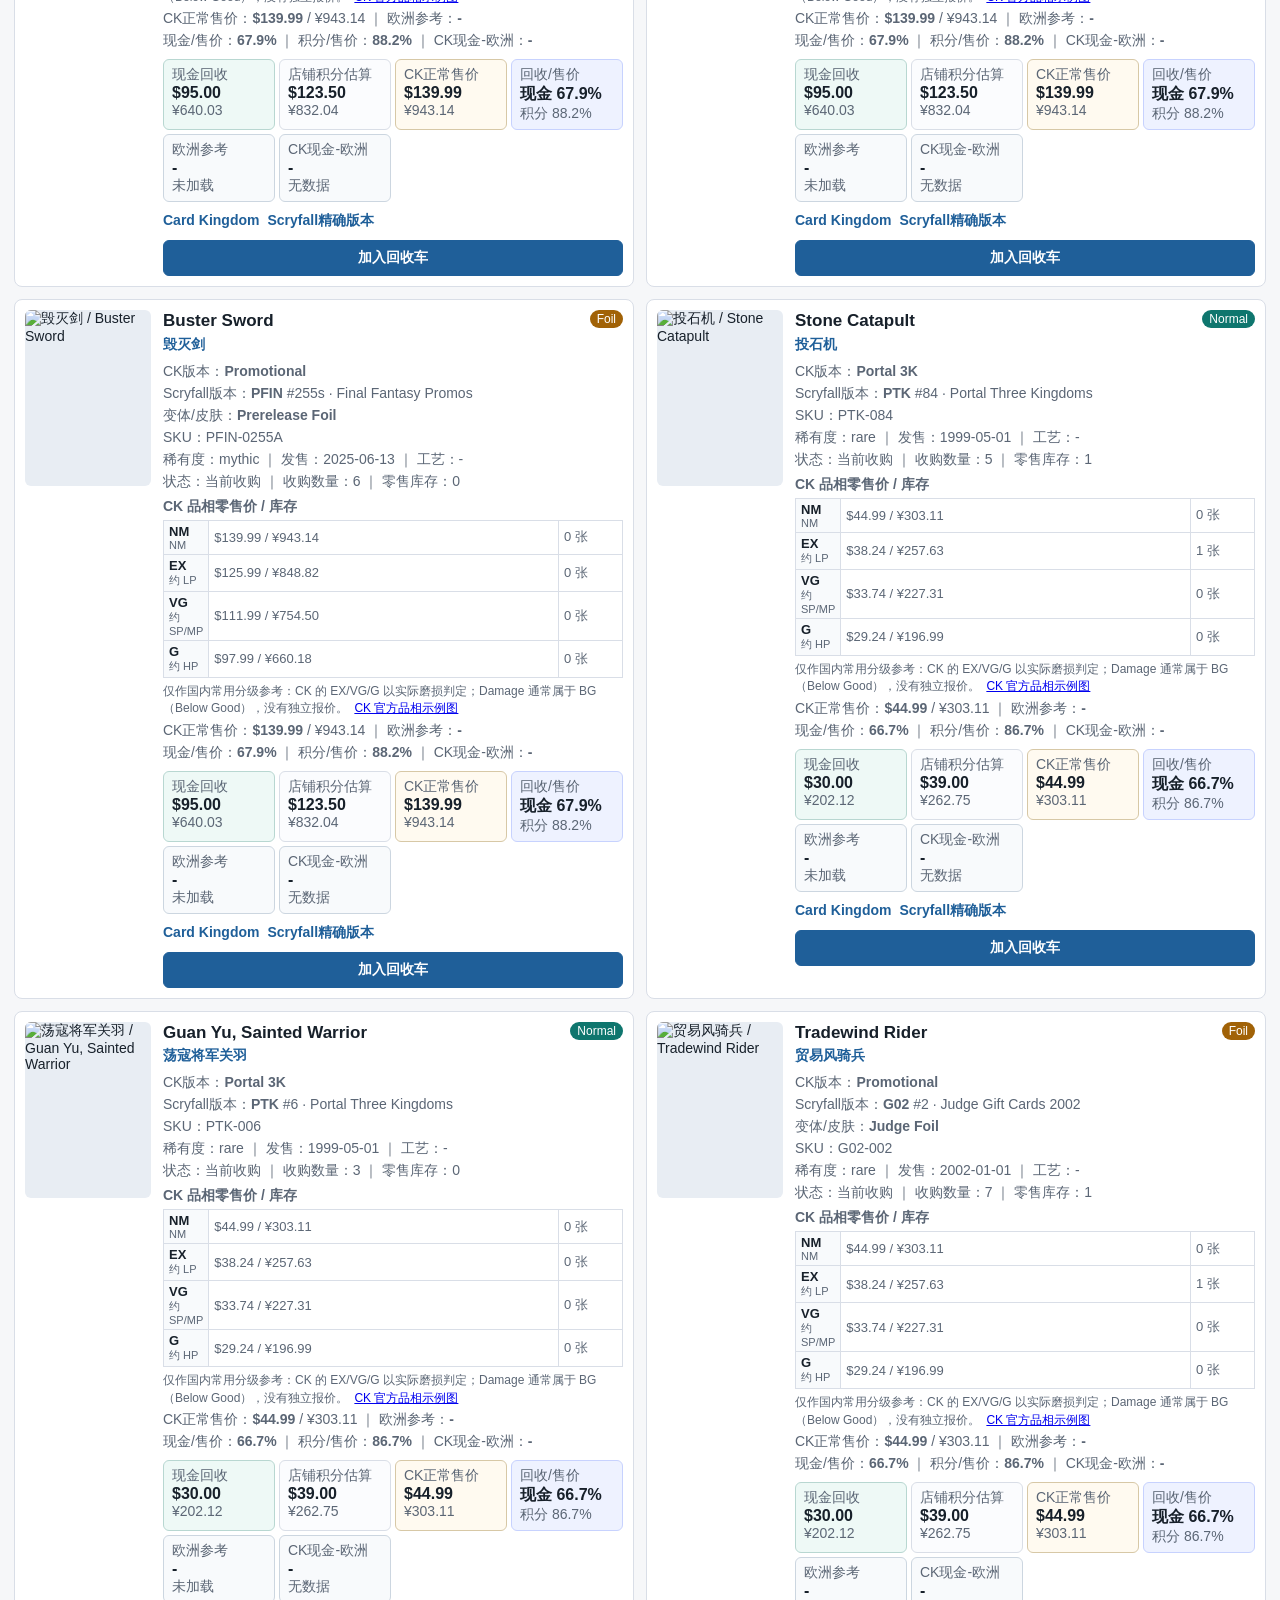
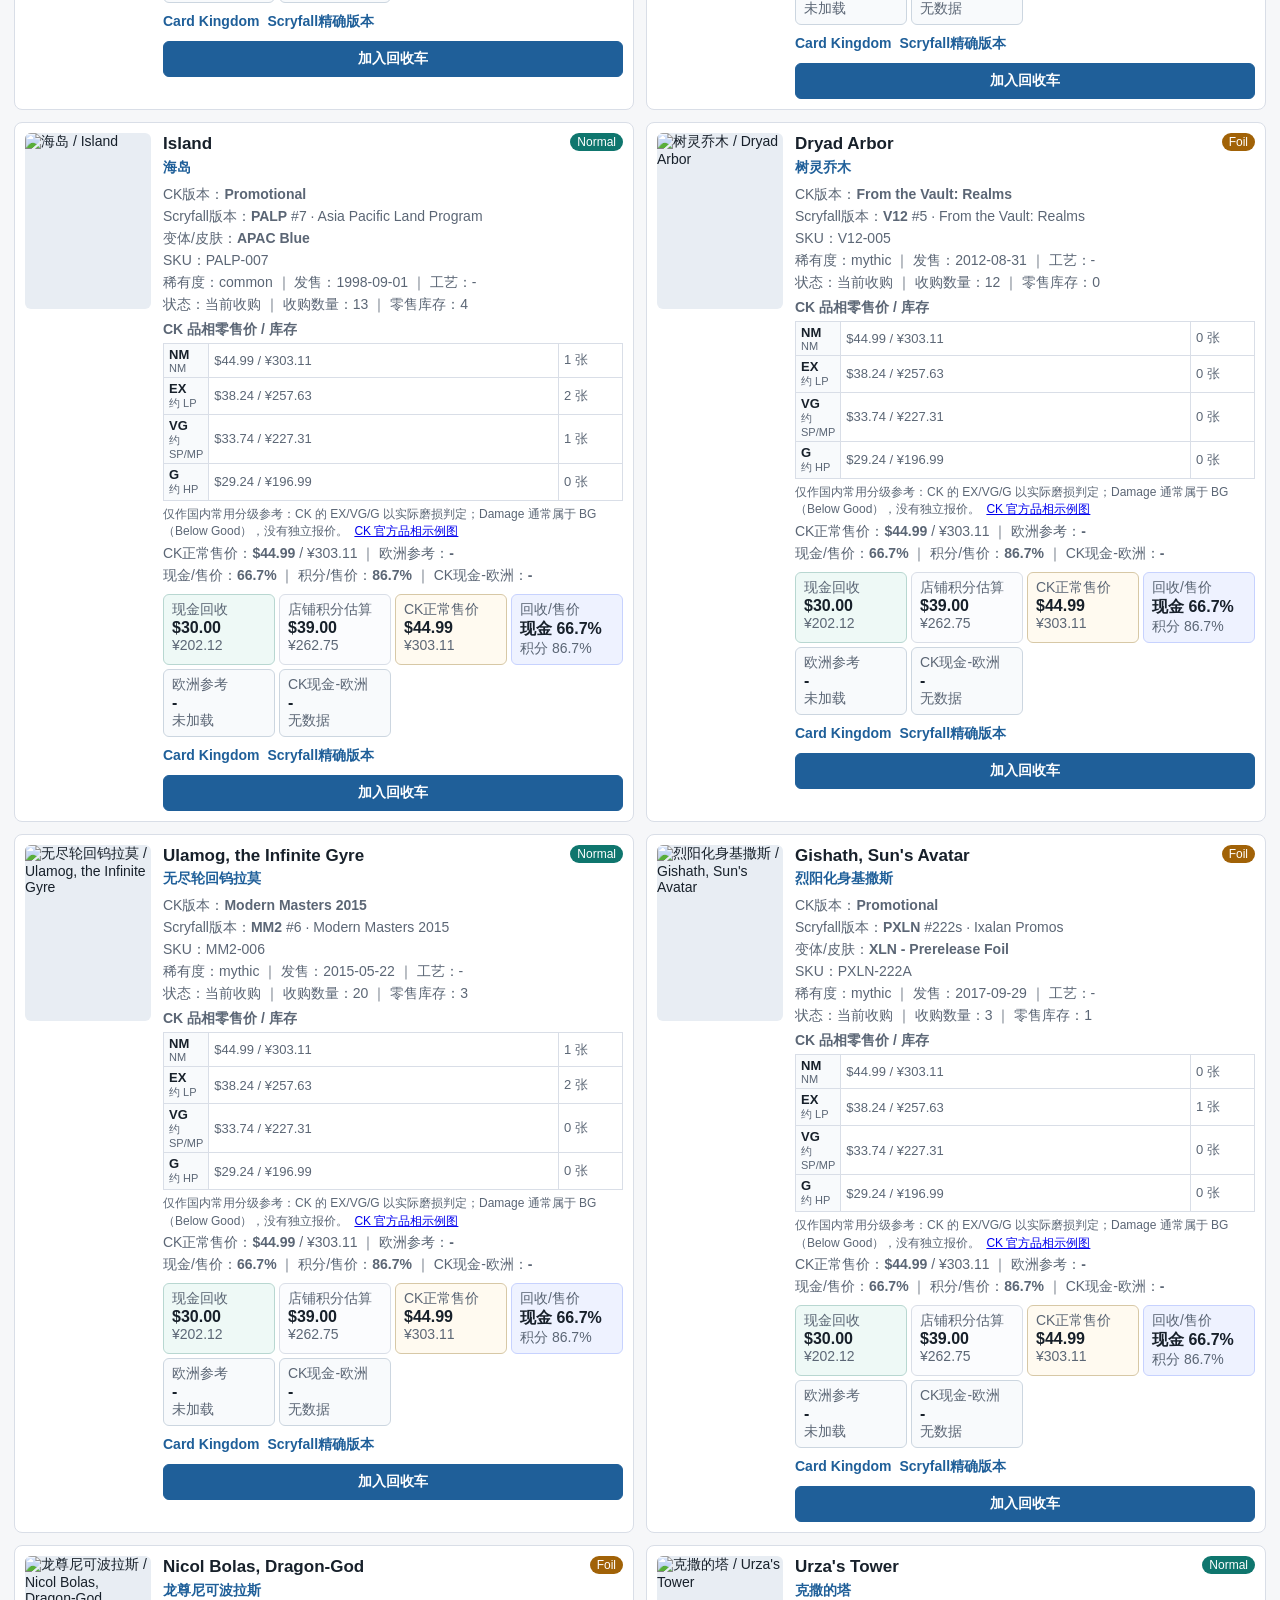
==== commit d6c0874c: "Force latest 72-hour movers view" ====
--- a/index.html
+++ b/index.html
@@ -30,7 +30,7 @@
 
   <nav class="app-tabs" aria-label="页面切换">
     <button id="queryTab" class="active" type="button">单卡查询 / 回收车</button>
-    <a id="moversTab" class="tab-link" href="https://tdbxg.github.io/mtg-price-radar-live/movers/">价格变动榜</a>
+    <a id="moversTab" class="tab-link" href="https://tdbxg.github.io/mtg-price-radar-live/movers/?v=20260829-72h">价格变动榜</a>
     <a class="tab-link" href="./hareruya.html">晴屋日本</a>
   </nav>
 
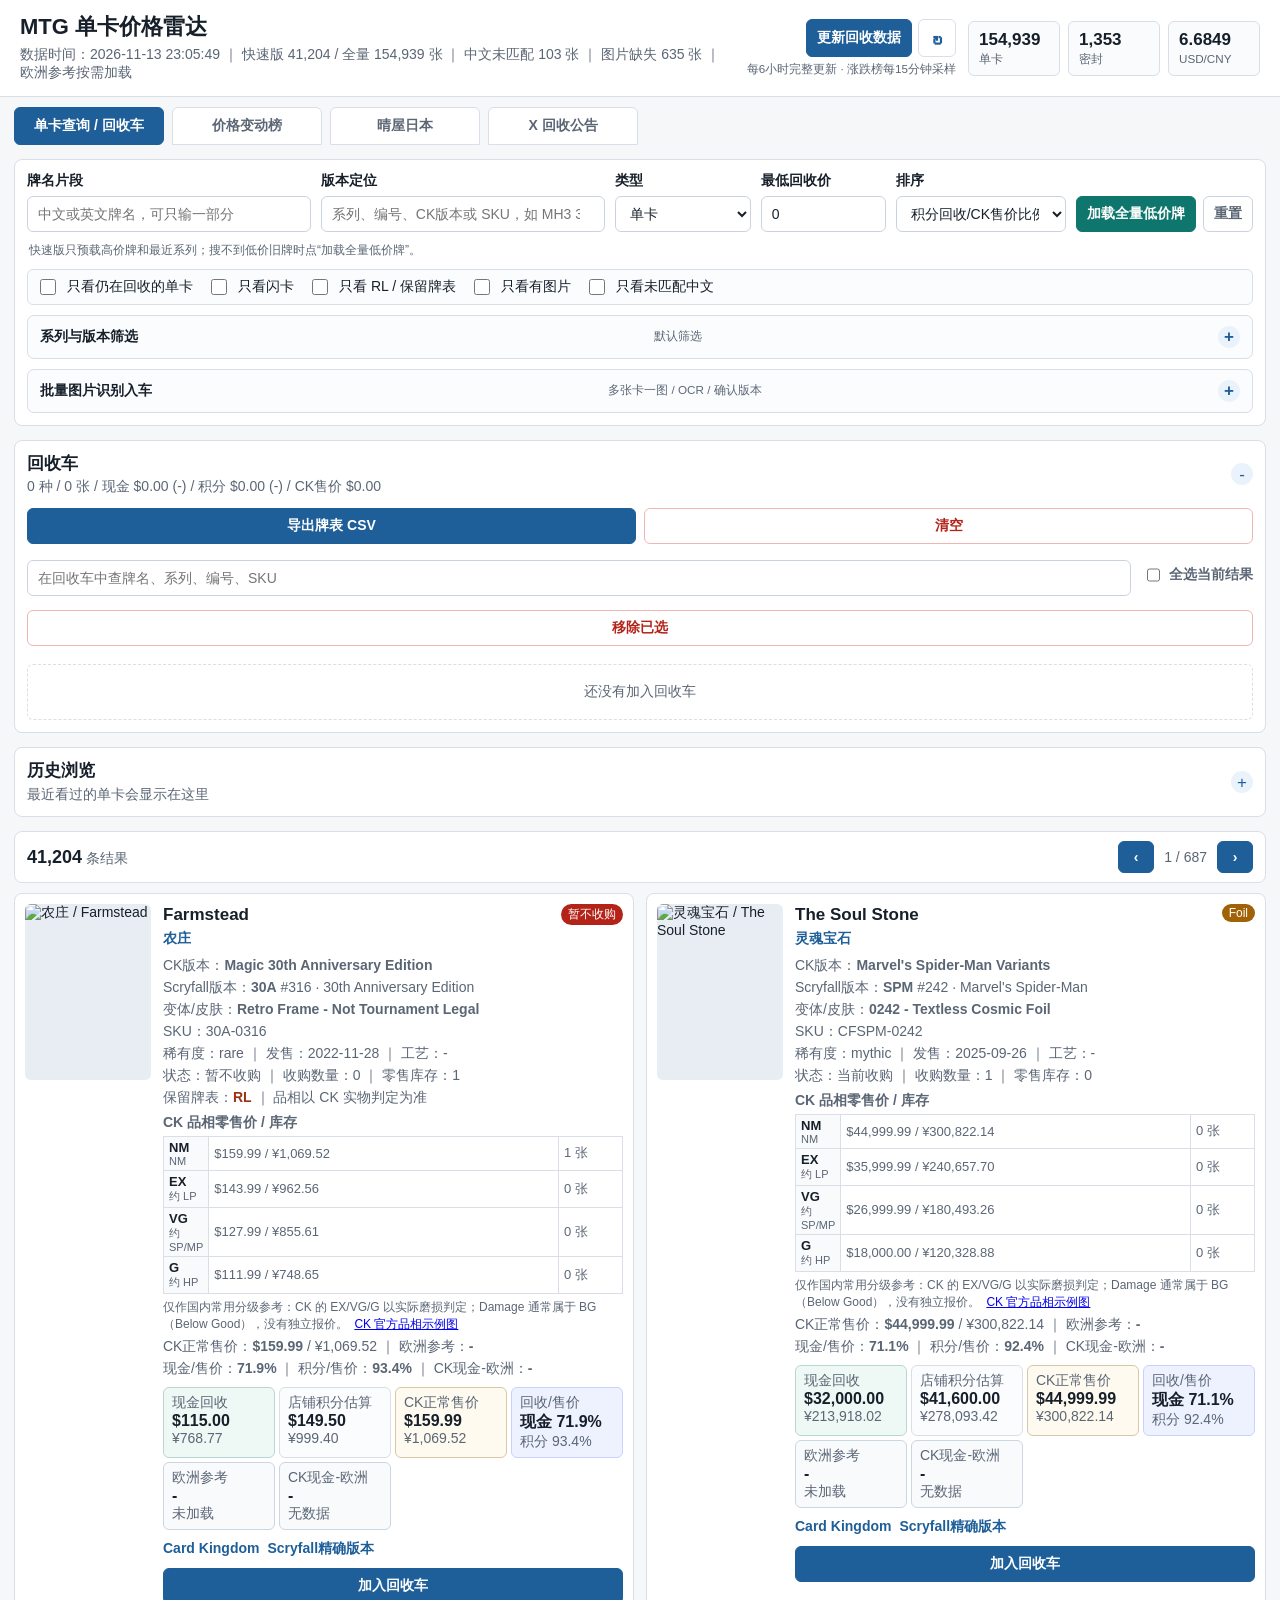
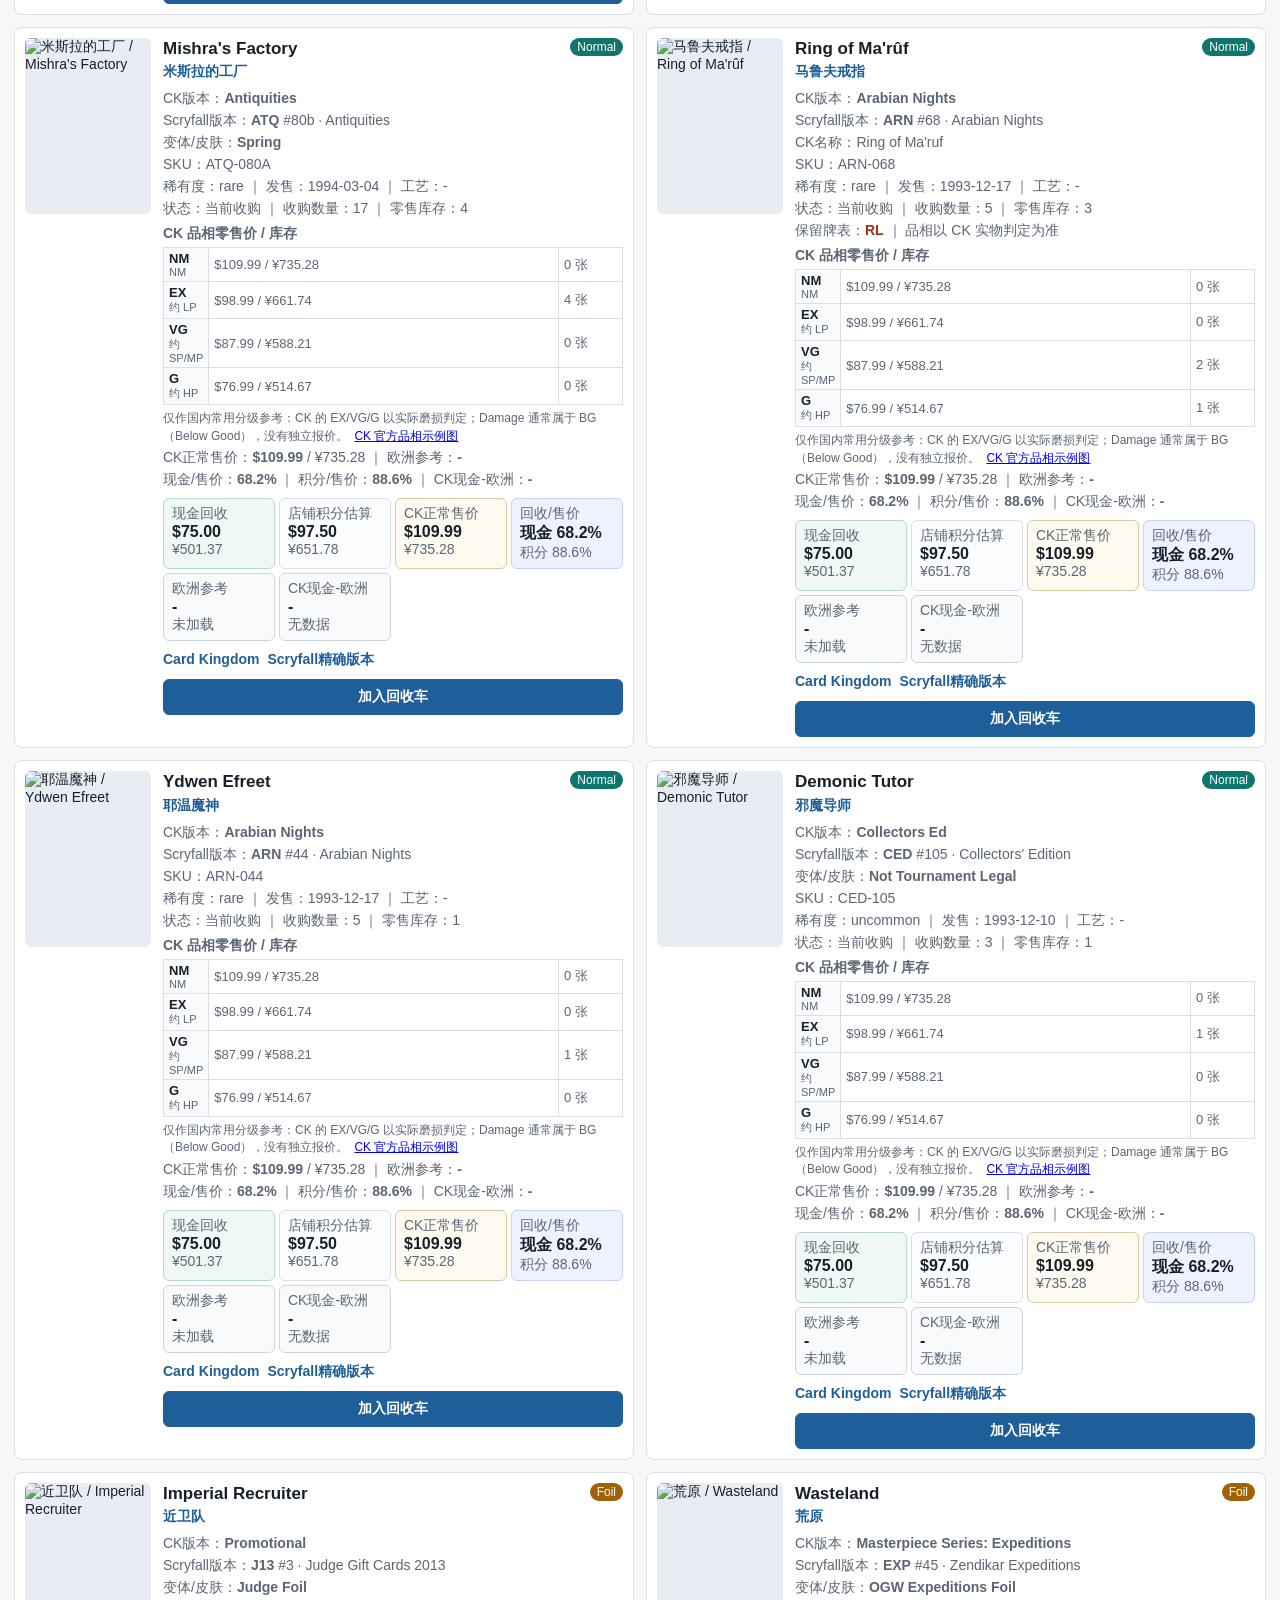
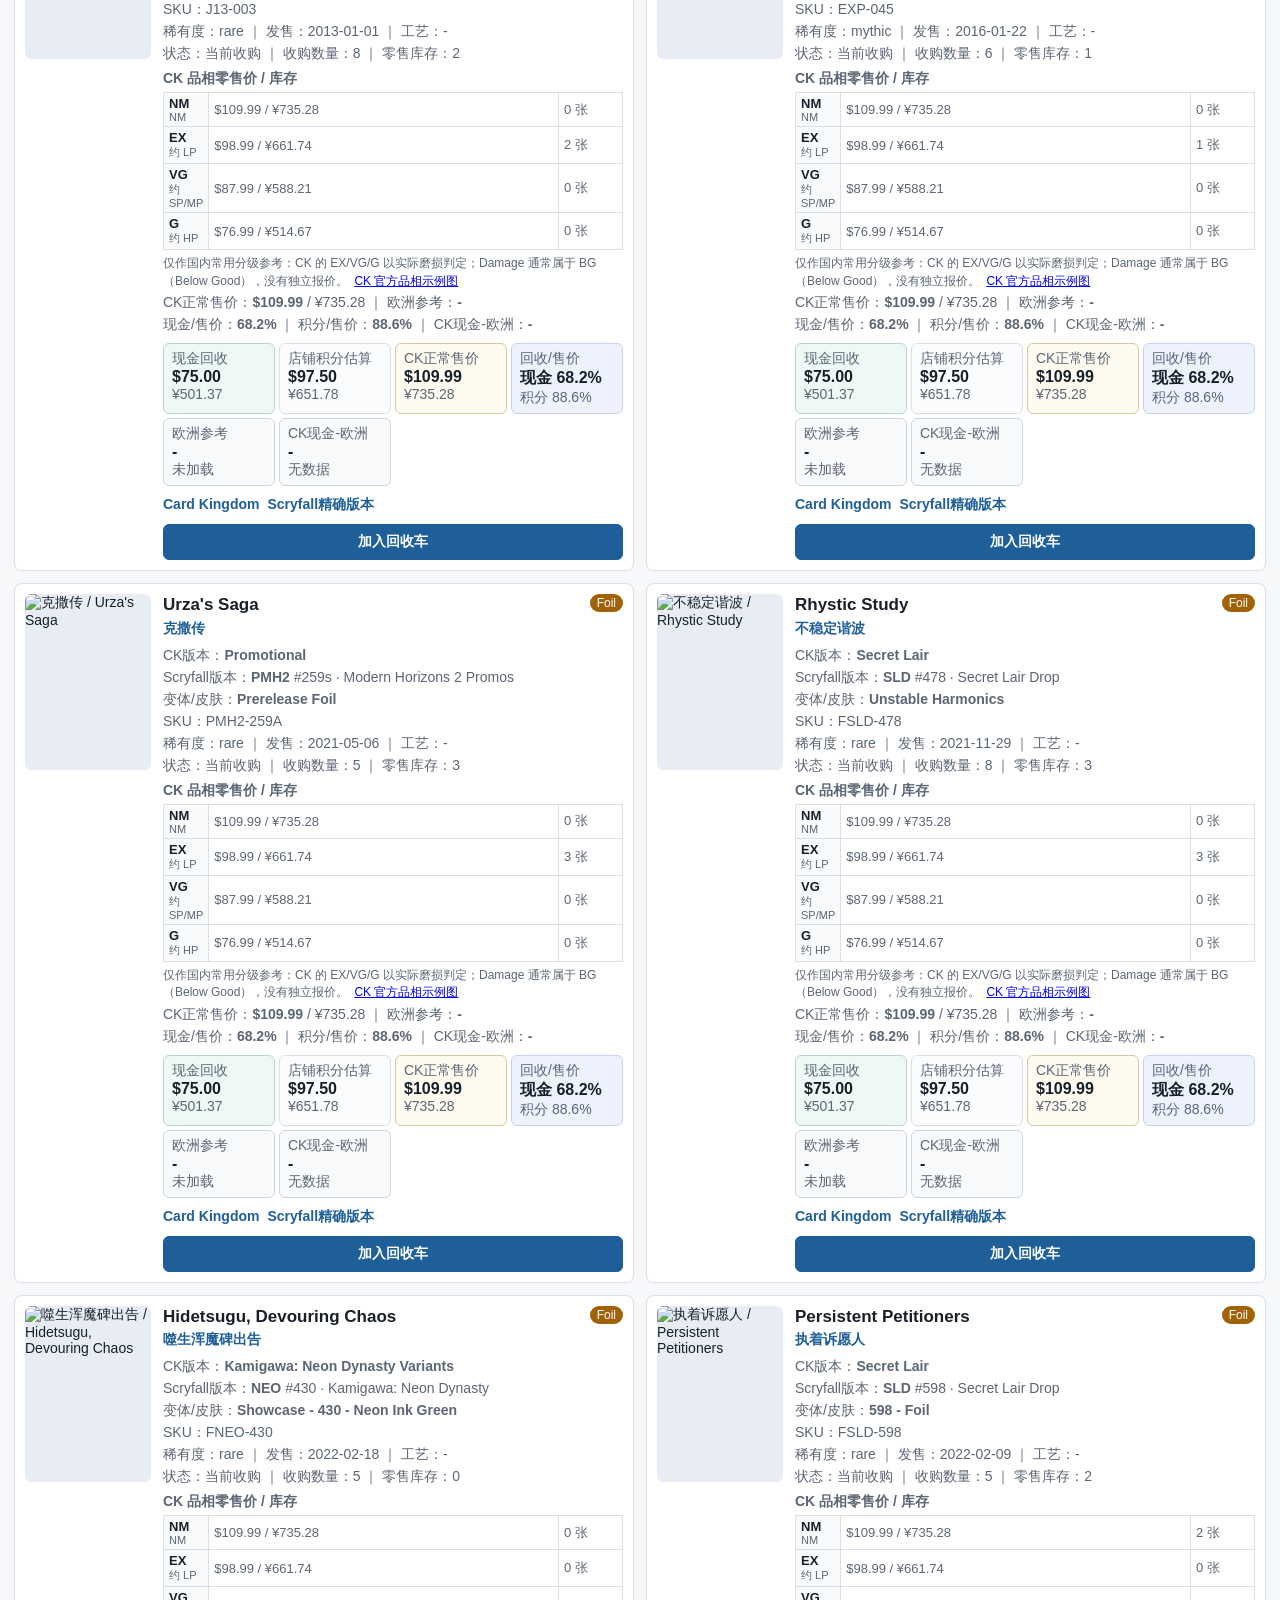
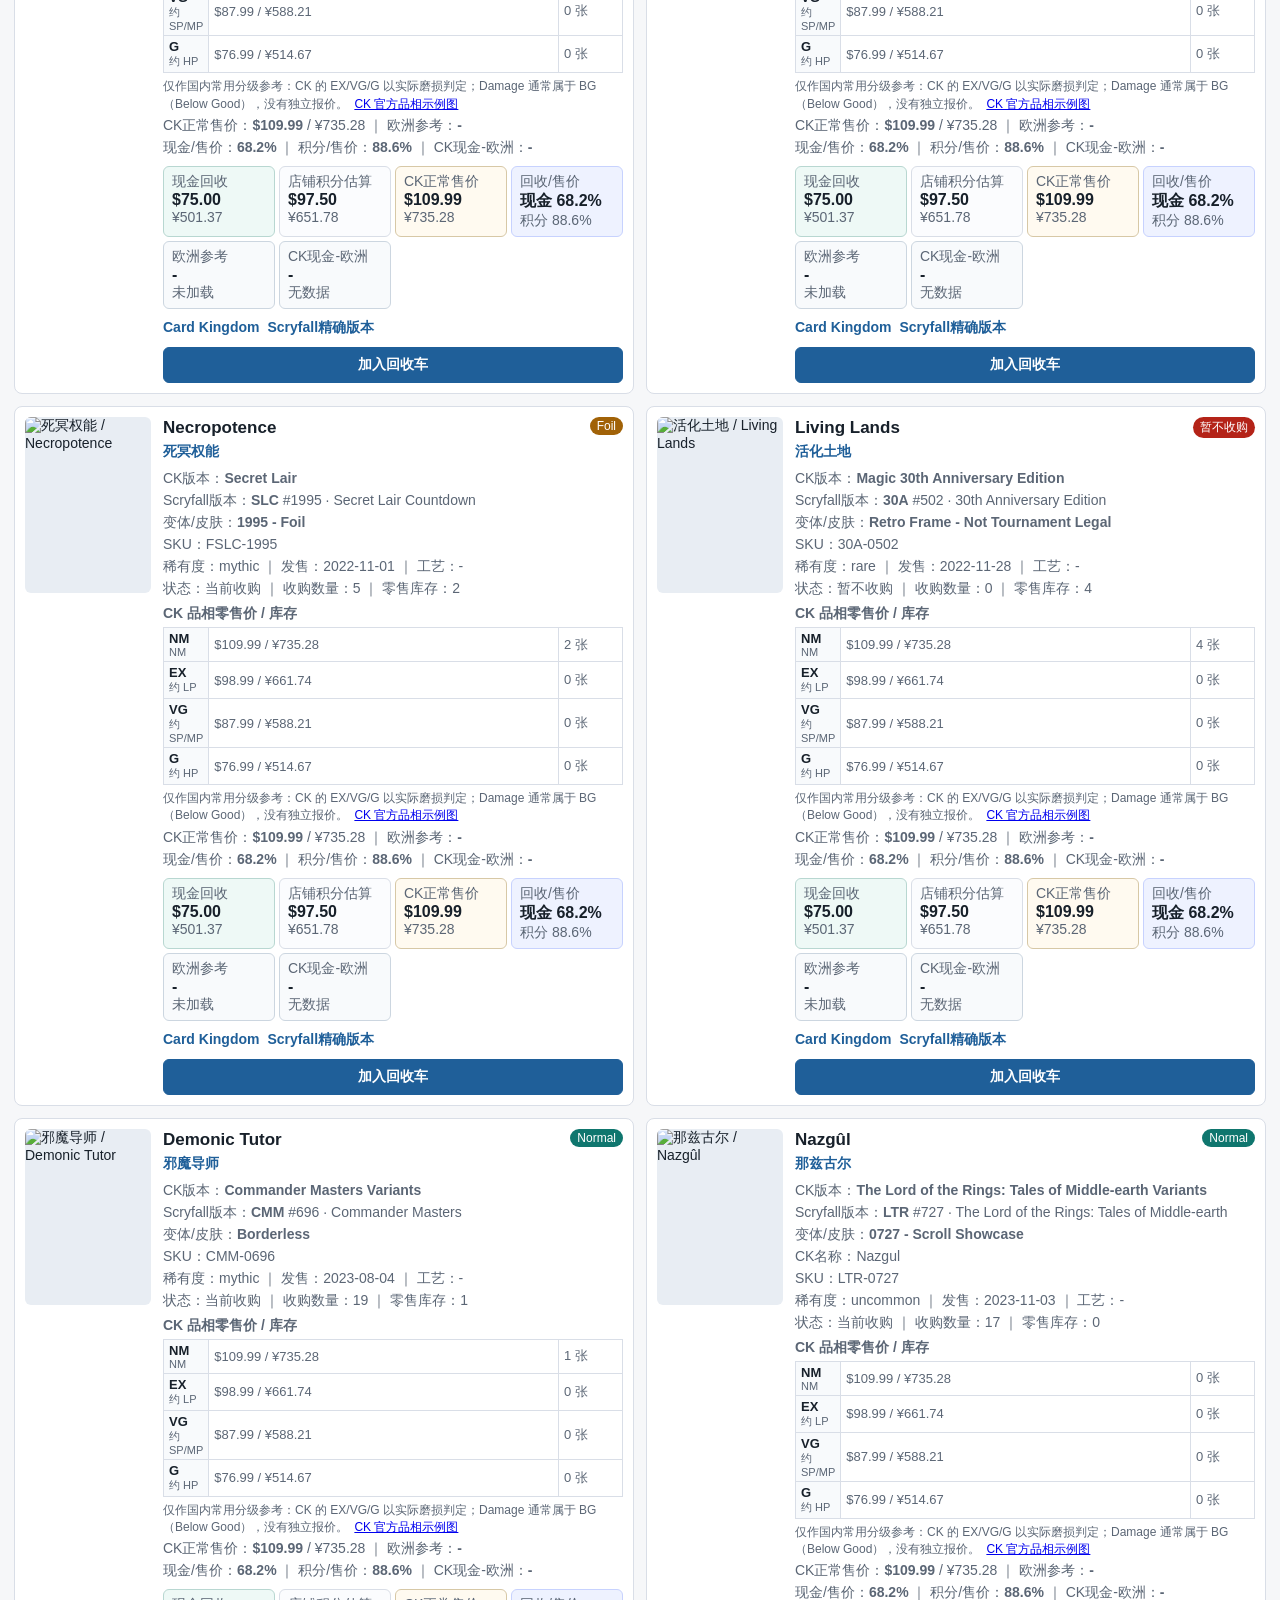
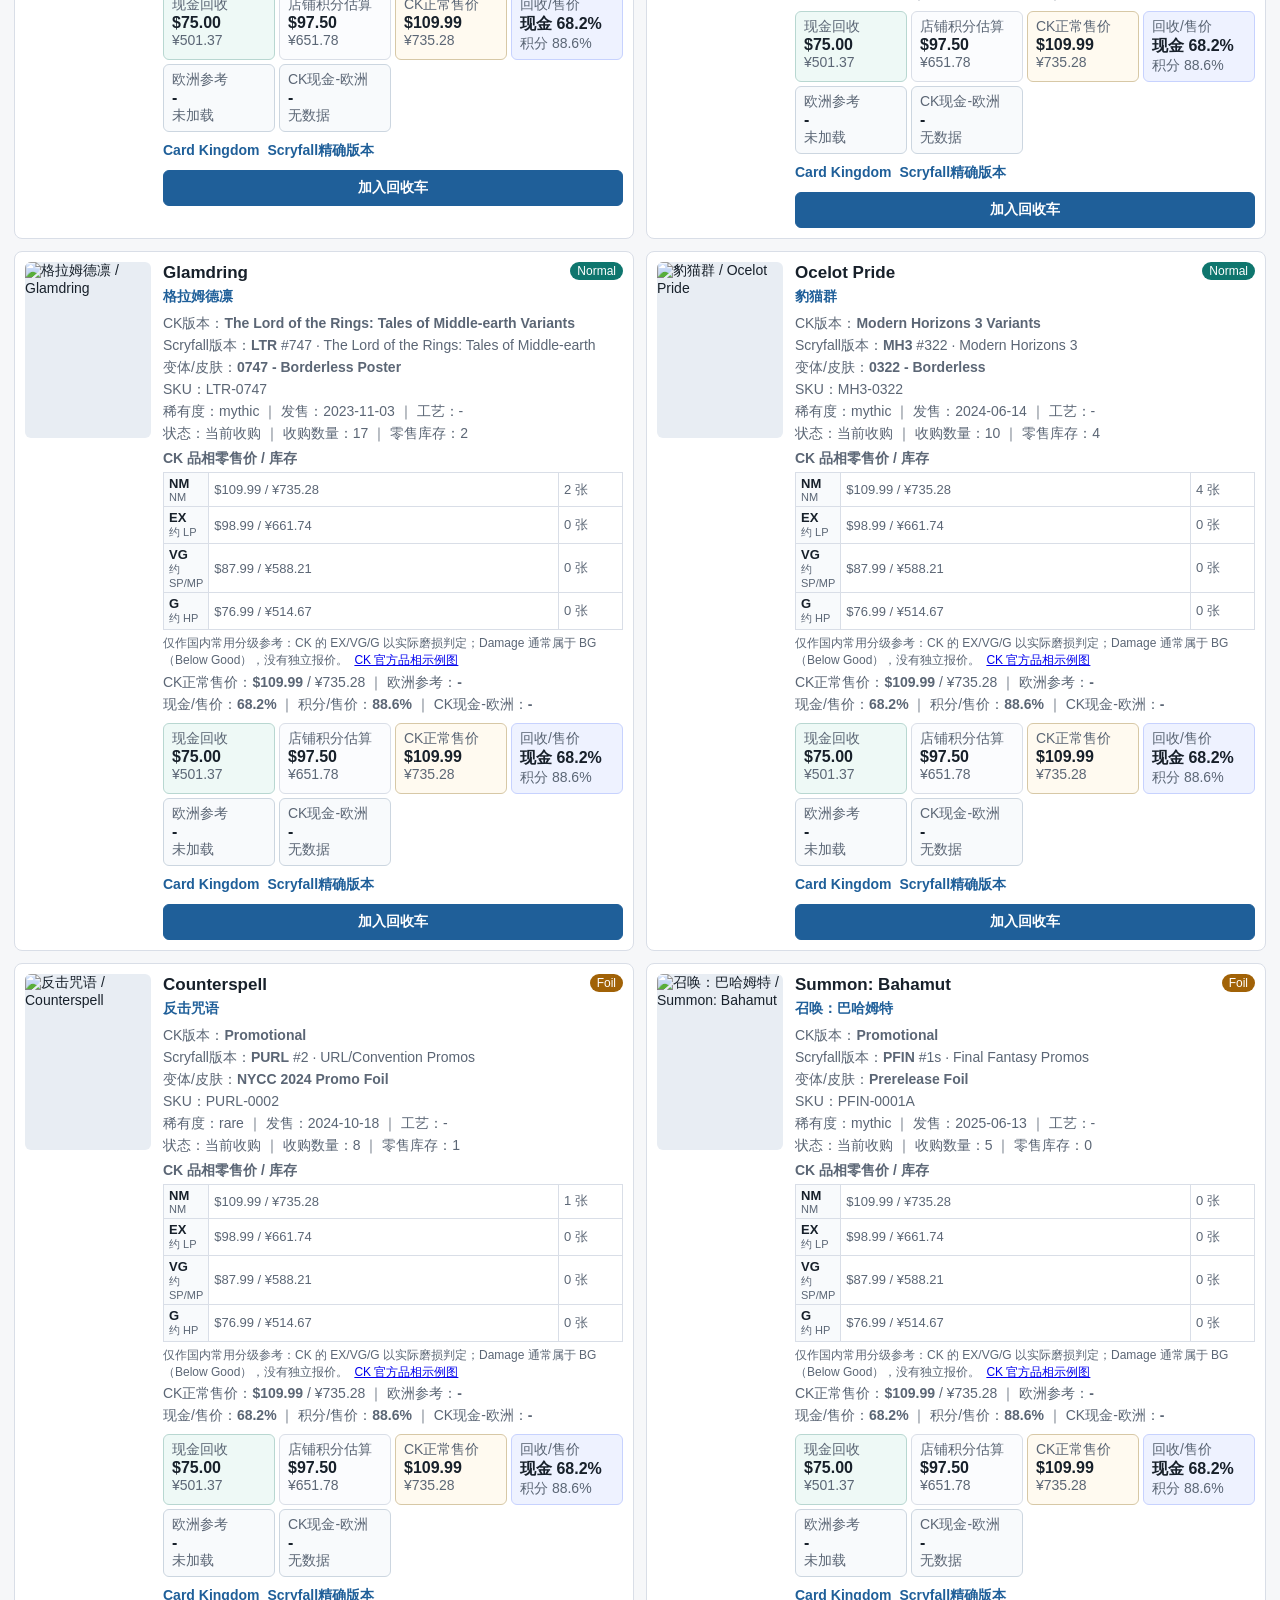
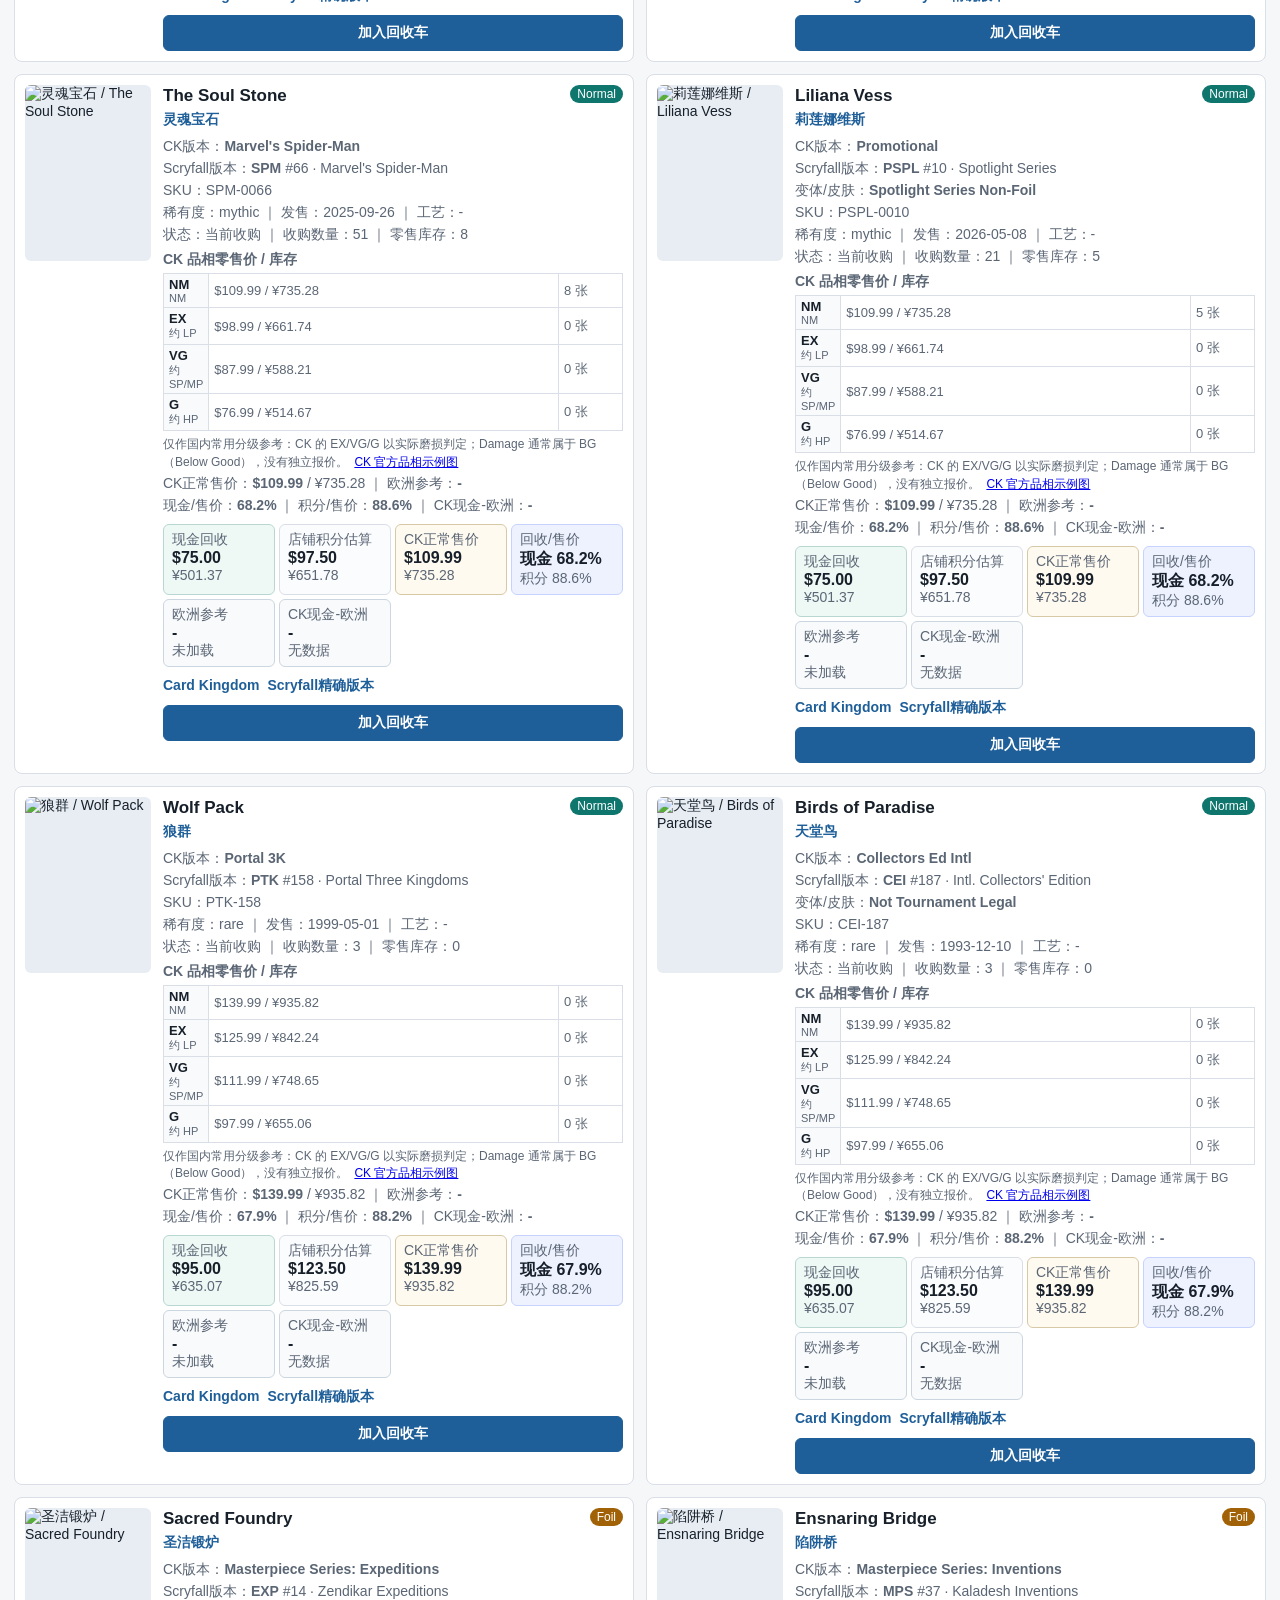
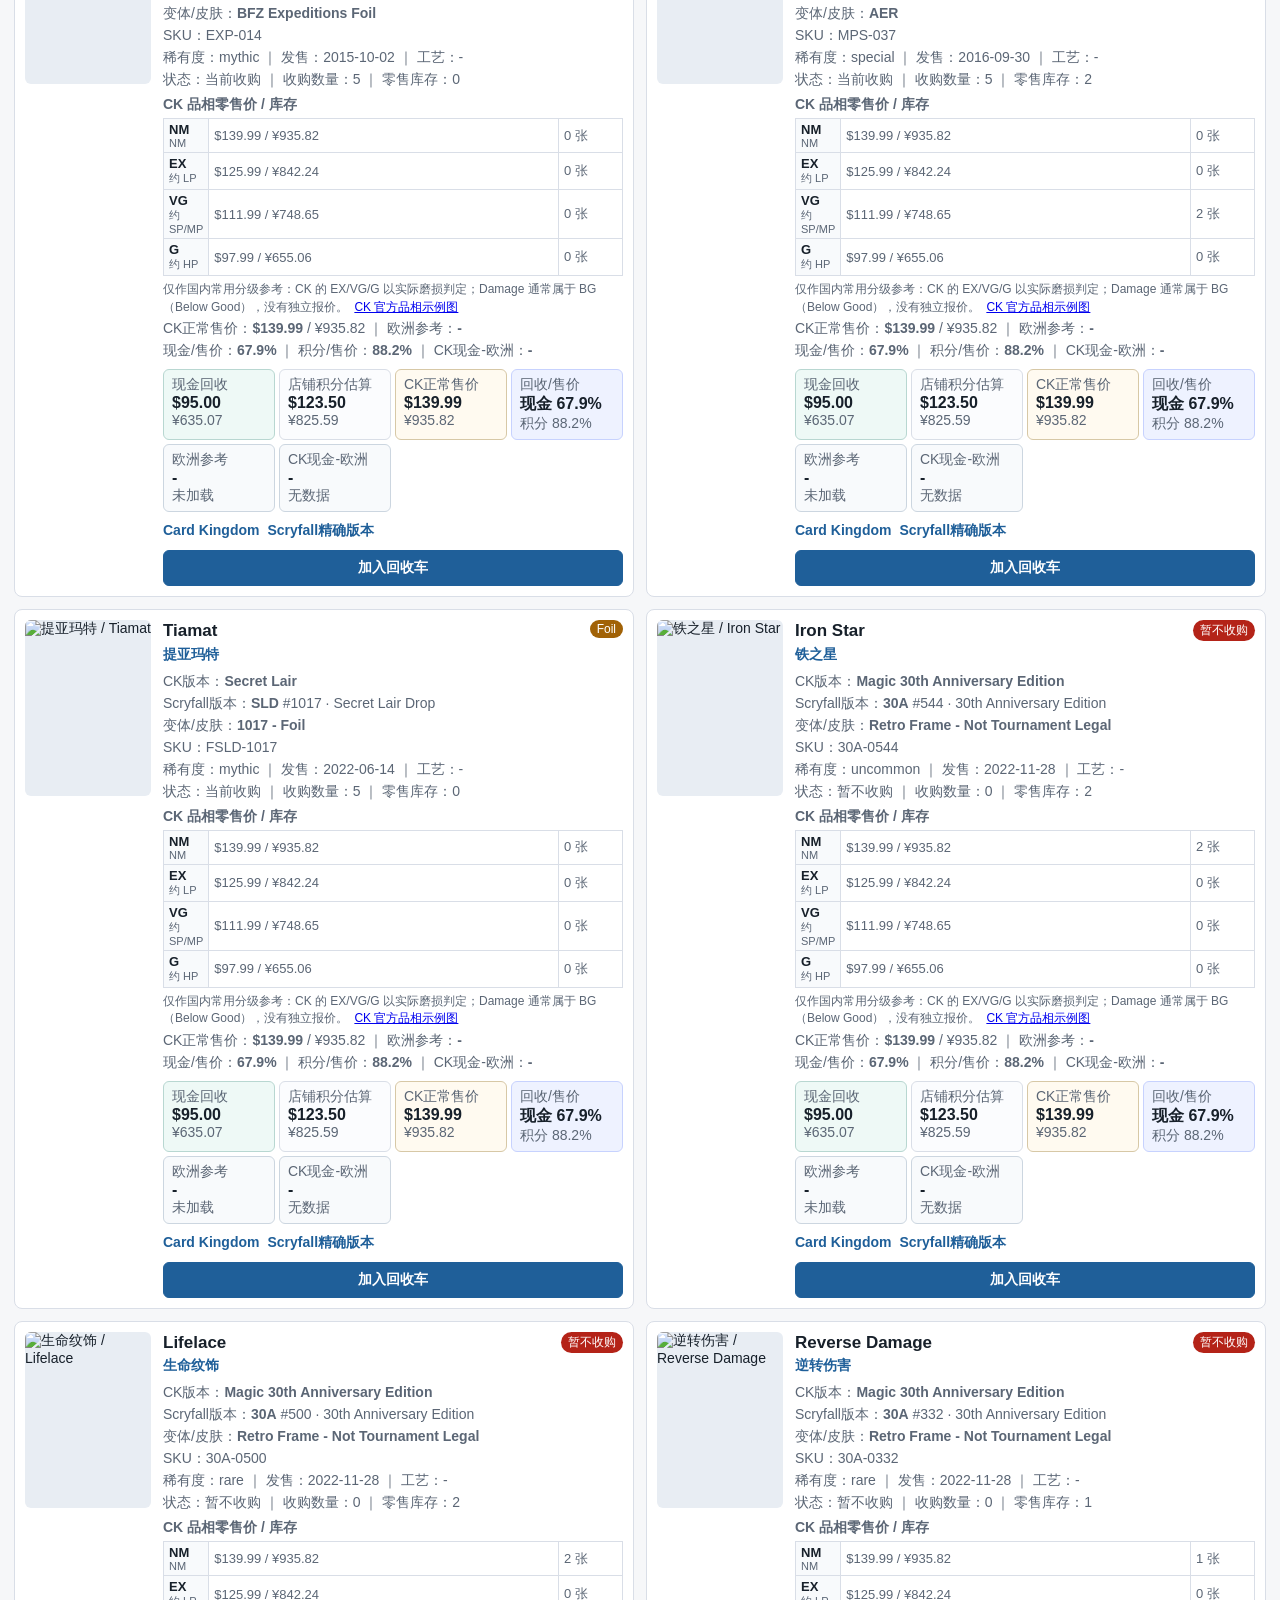
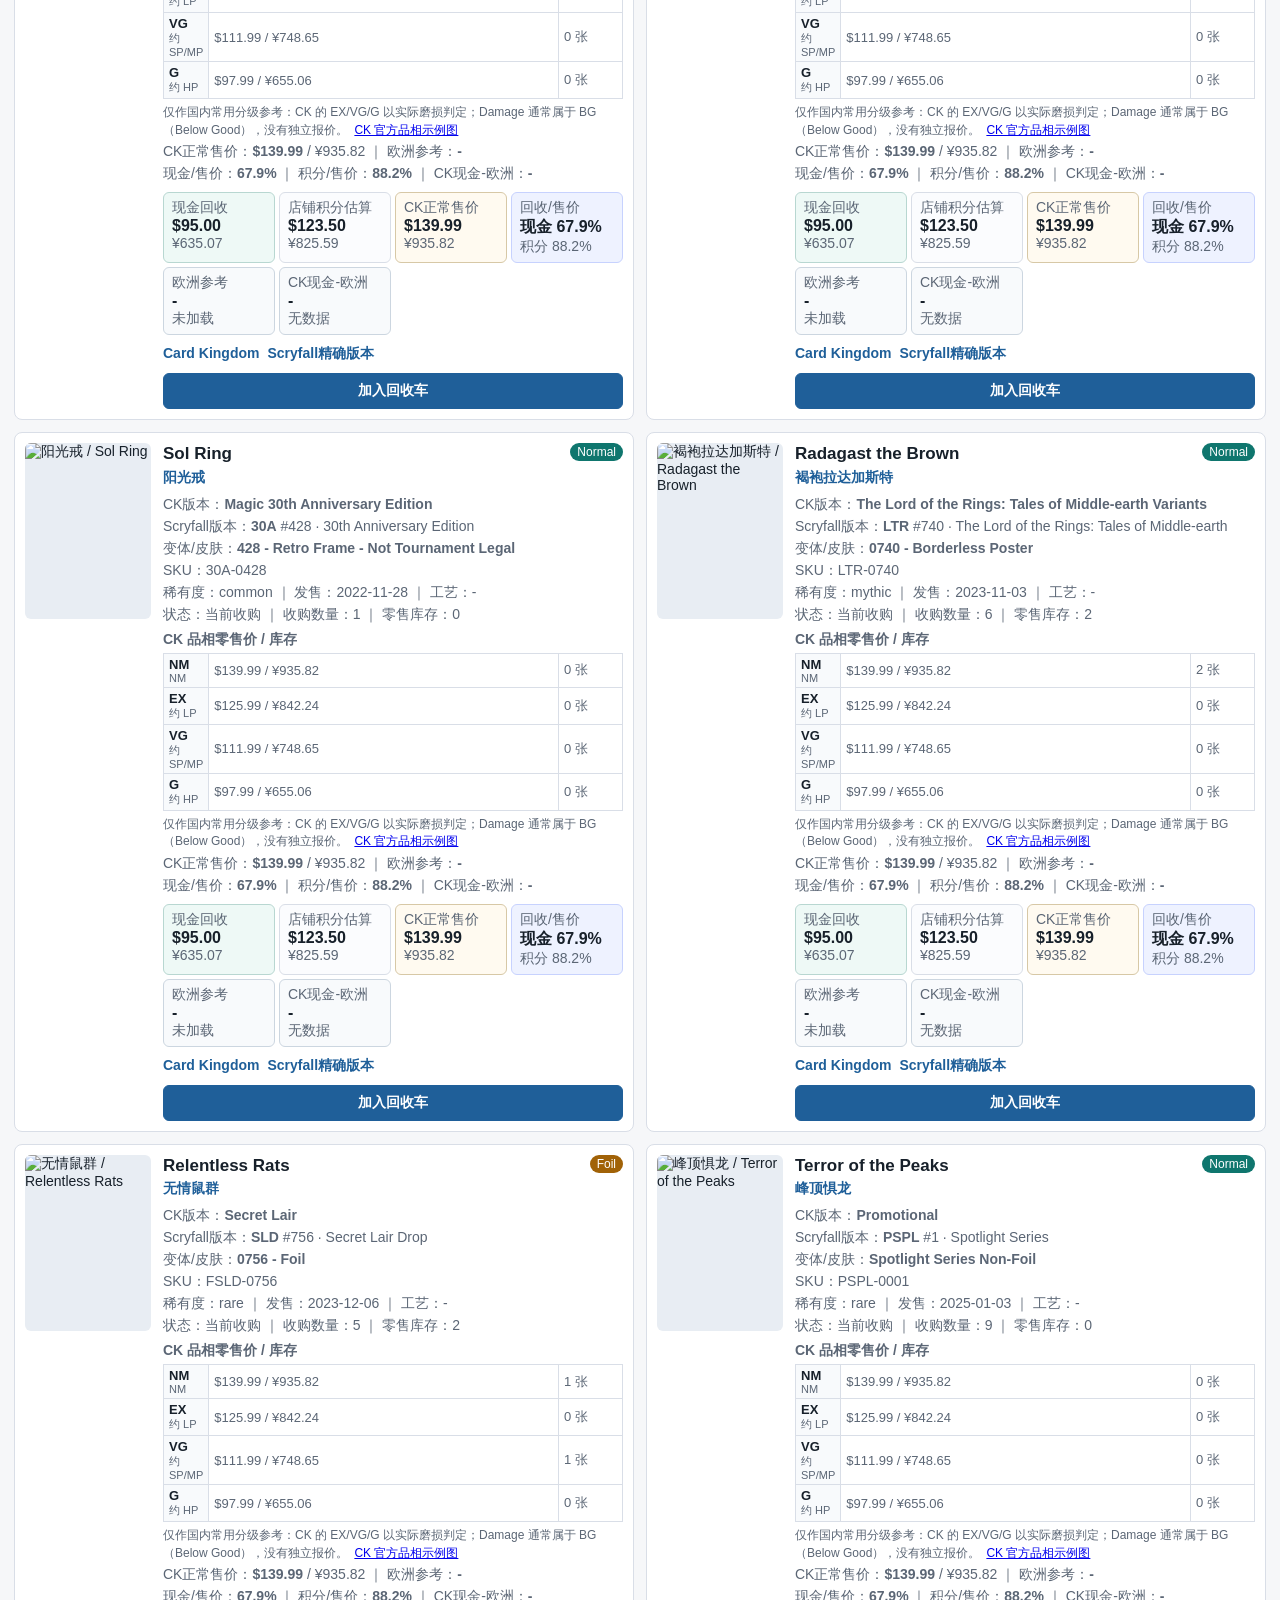
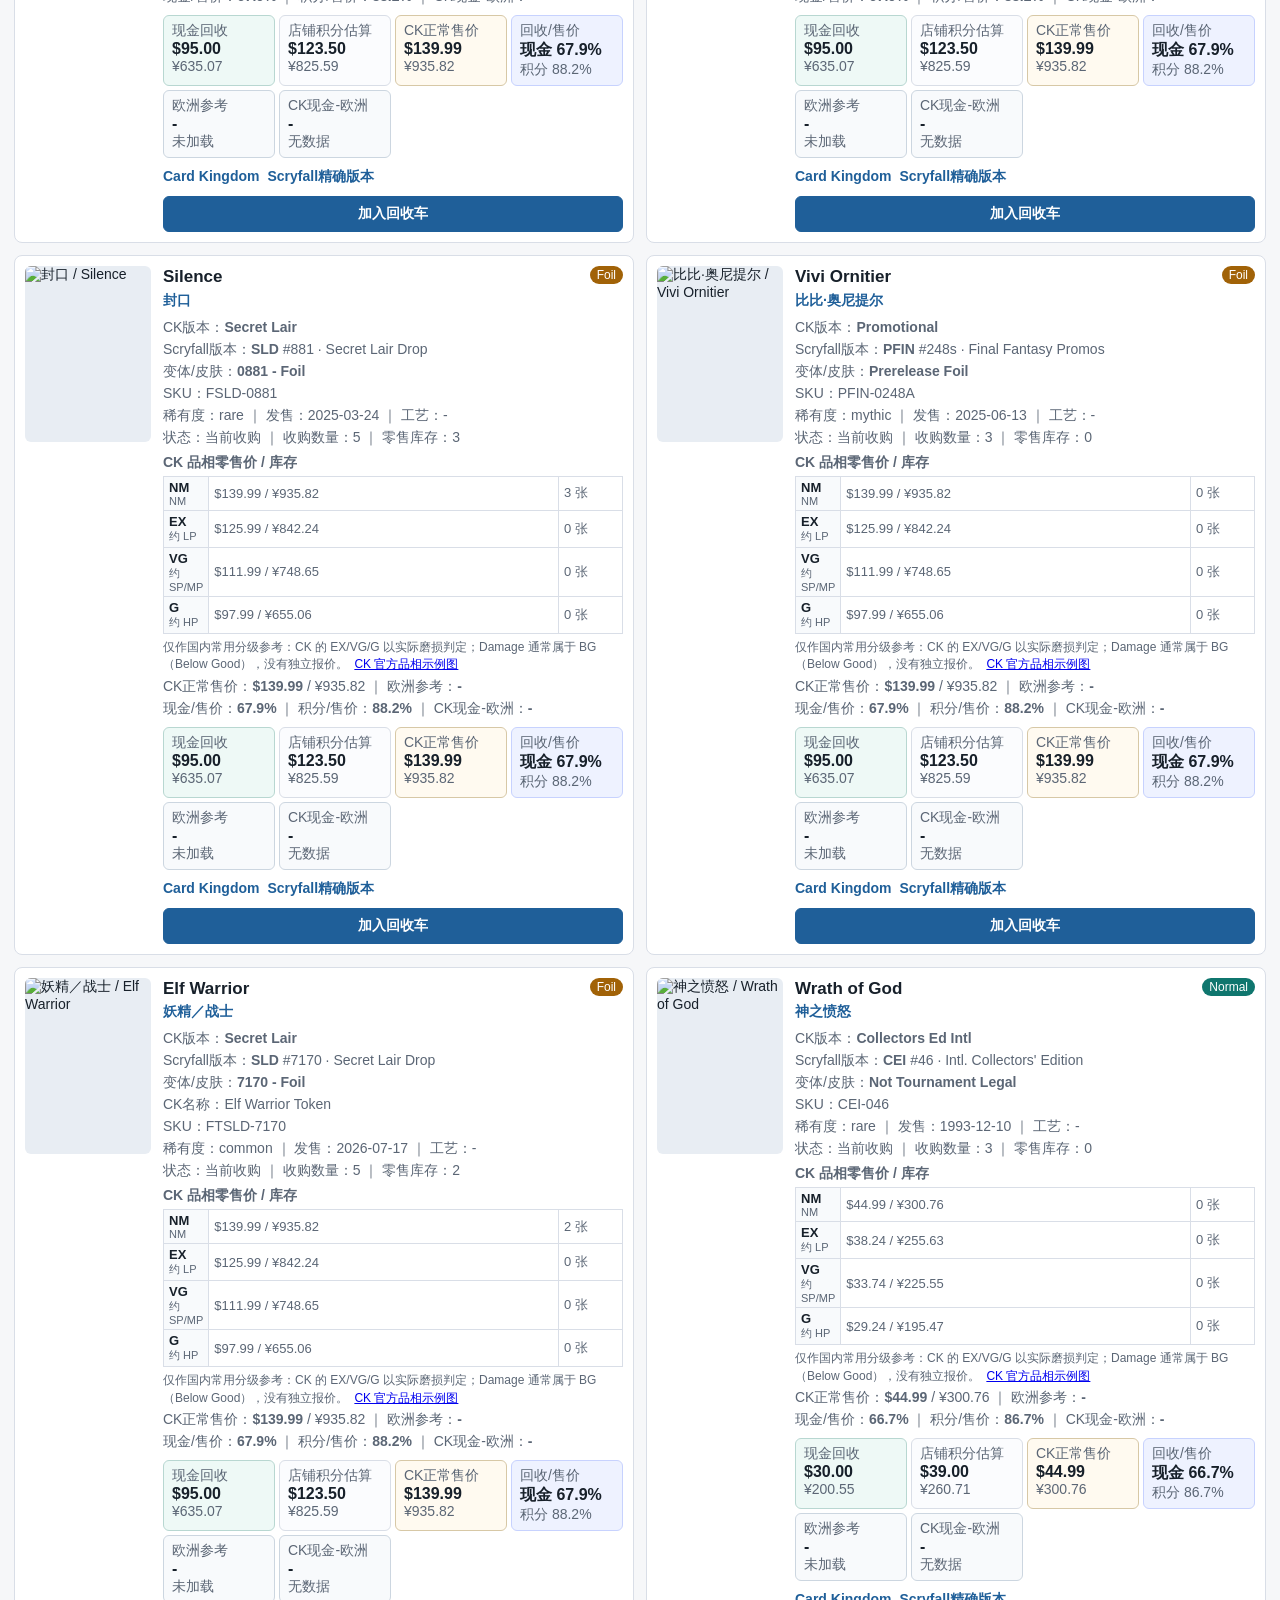
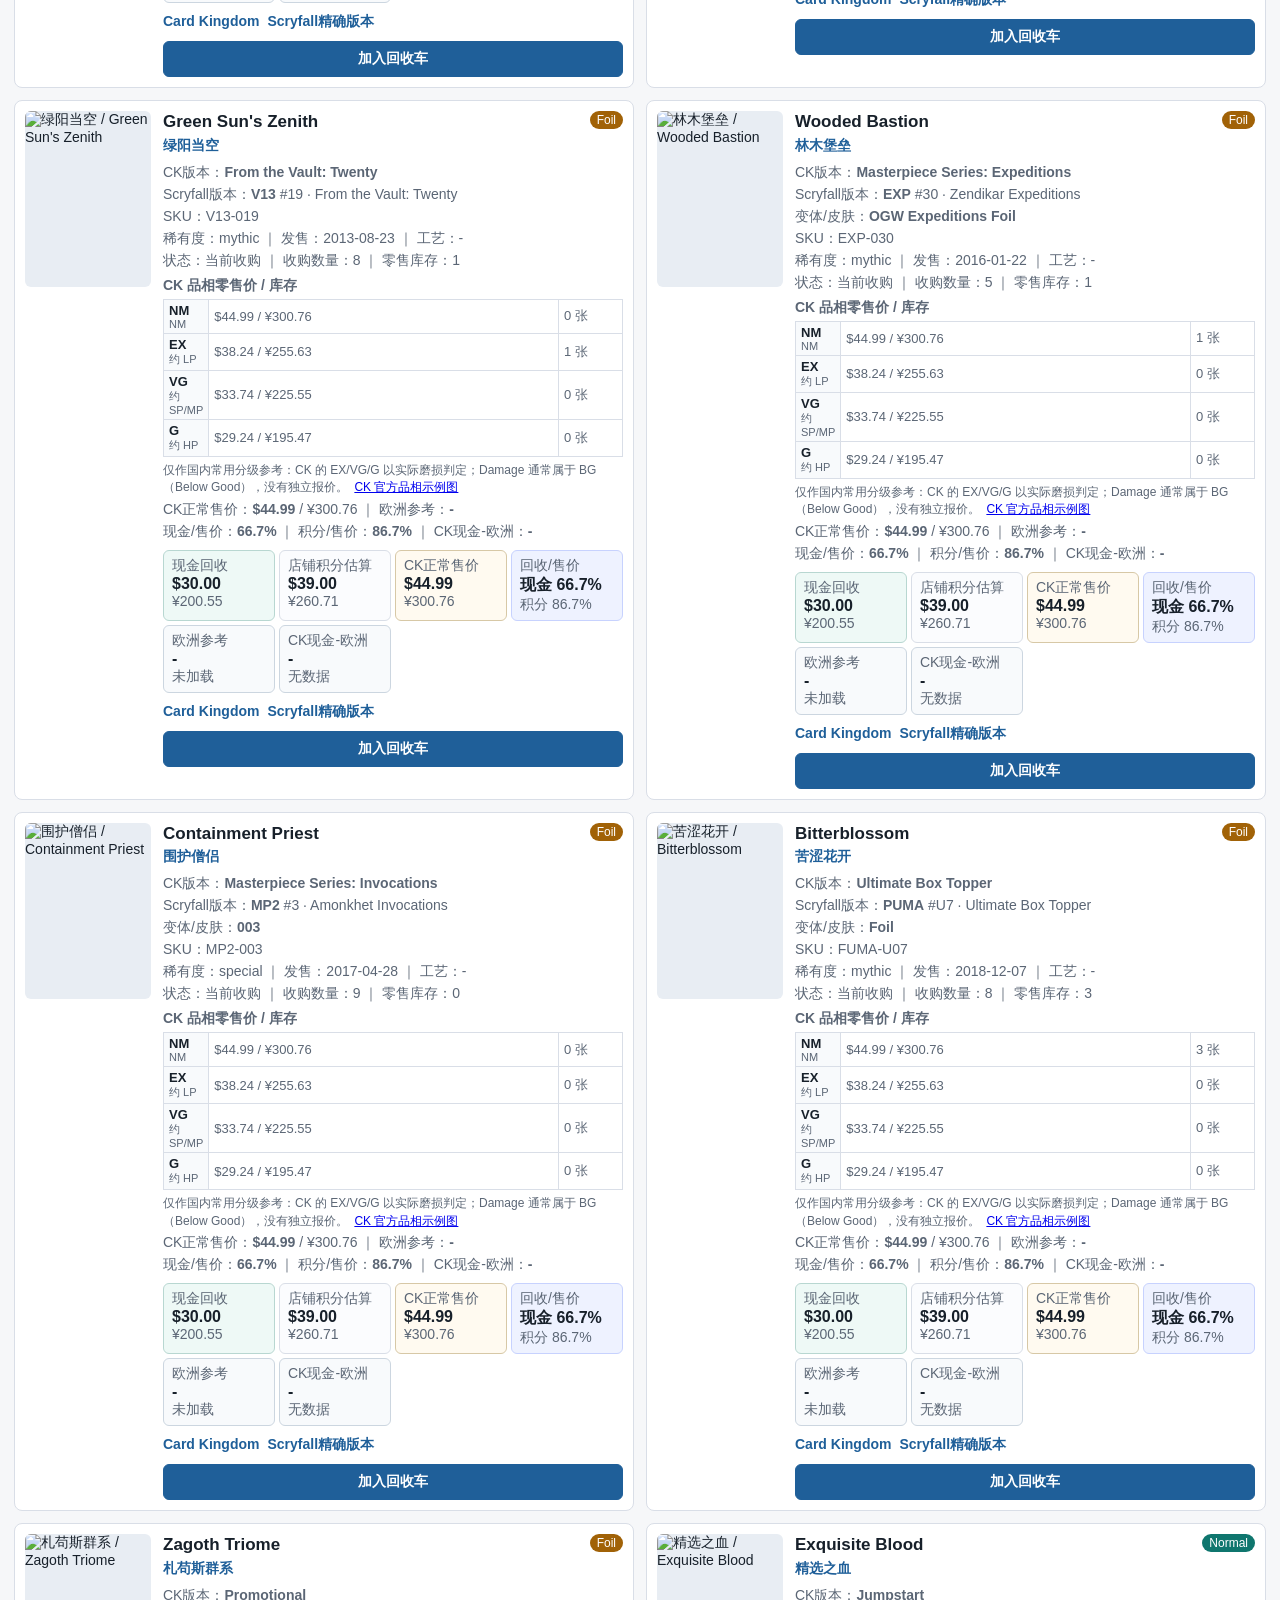
==== commit b5ced367: "Refresh exact Hareruya buy prices and collect official X announcements" ====
--- a/index.html
+++ b/index.html
@@ -18,7 +18,7 @@
           <button id="triggerBuylistUpdateButton" type="button">更新回收数据</button>
           <button id="reloadDataButton" class="icon-button" type="button" title="重新读取最新数据" aria-label="重新读取最新数据">↻</button>
         </div>
-        <small id="dataRefreshStatus">每天 09:20 / 21:20 自动更新</small>
+        <small id="dataRefreshStatus">每6小时完整更新 · 涨跌榜每15分钟采样</small>
       </div>
       <div class="summary" aria-label="summary">
         <div><span id="cardCount">-</span><small>单卡</small></div>
@@ -32,6 +32,7 @@
     <button id="queryTab" class="active" type="button">单卡查询 / 回收车</button>
     <a id="moversTab" class="tab-link" href="https://tdbxg.github.io/mtg-price-radar-live/movers/?v=20260829-72h">价格变动榜</a>
     <a class="tab-link" href="./hareruya.html">晴屋日本</a>
+    <a class="tab-link" href="./social.html">X 回收公告</a>
   </nav>
 
   <section id="moversView" class="movers-view" hidden>
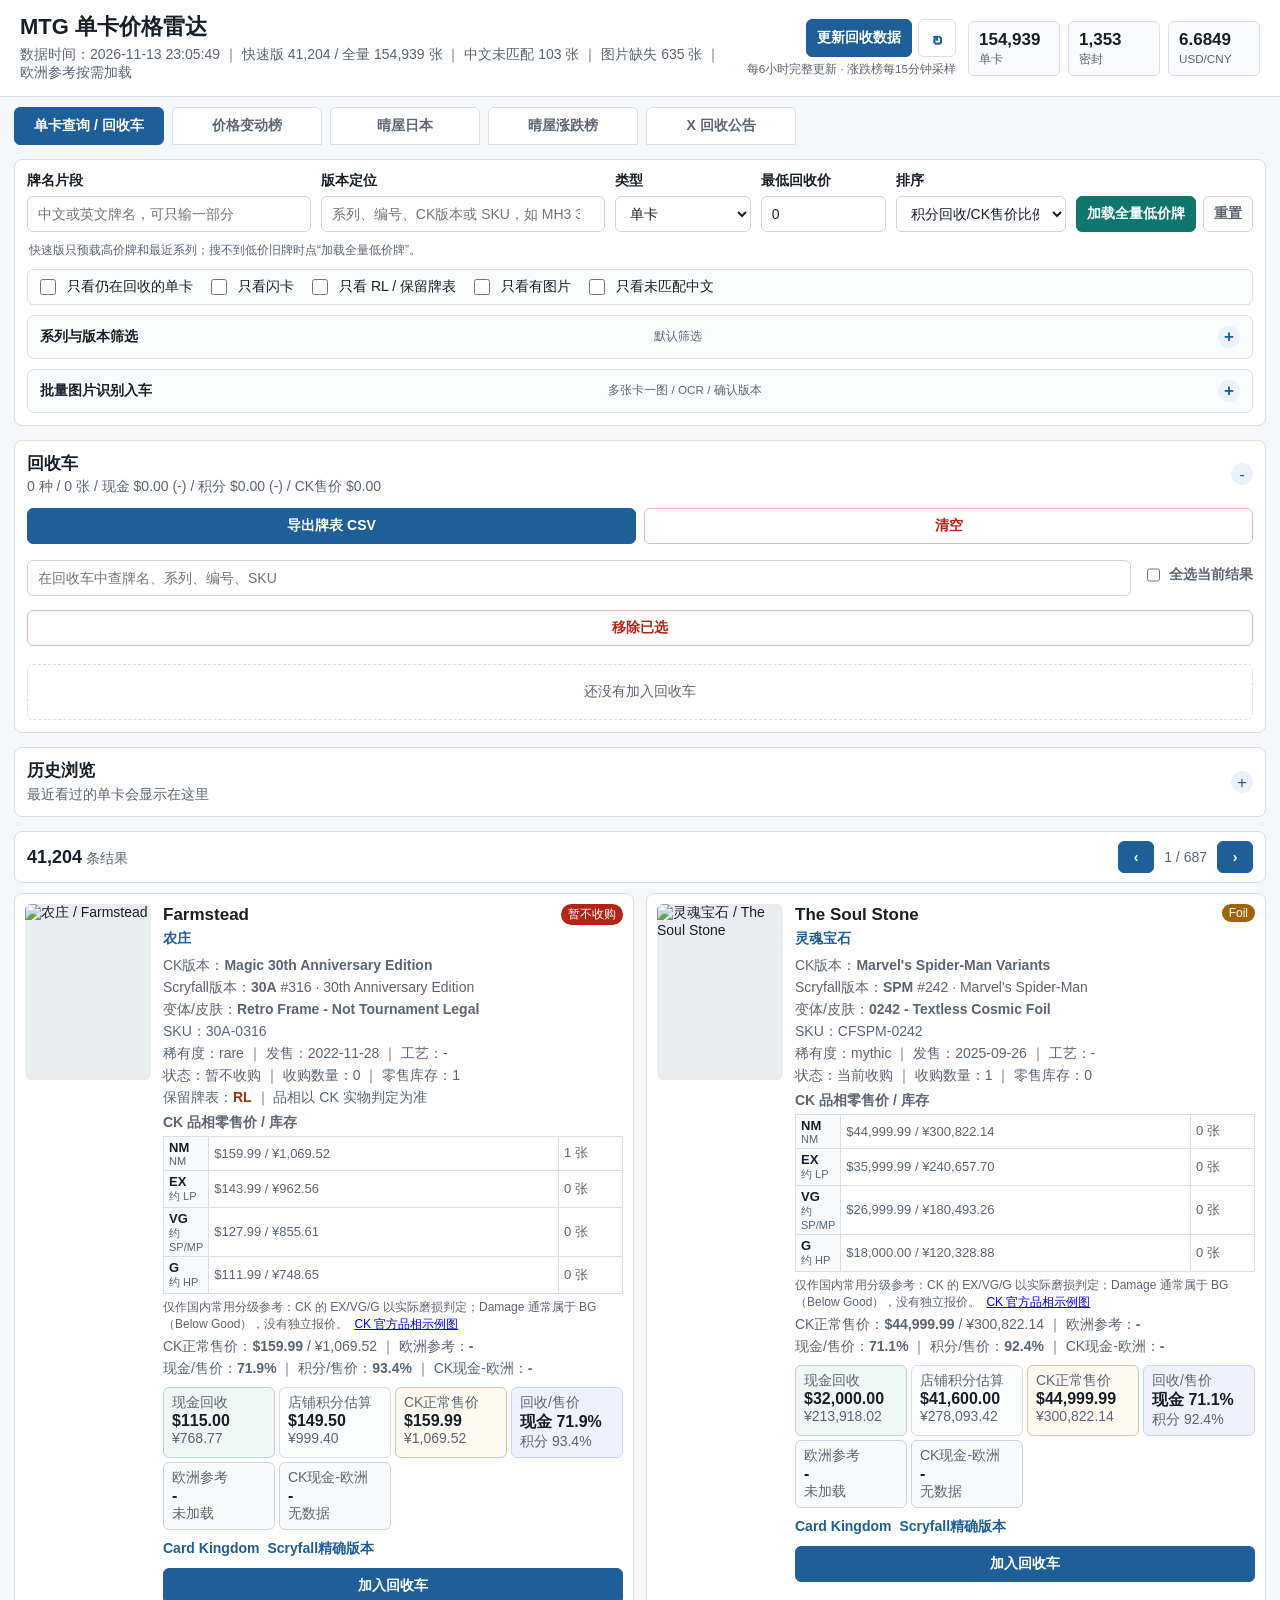
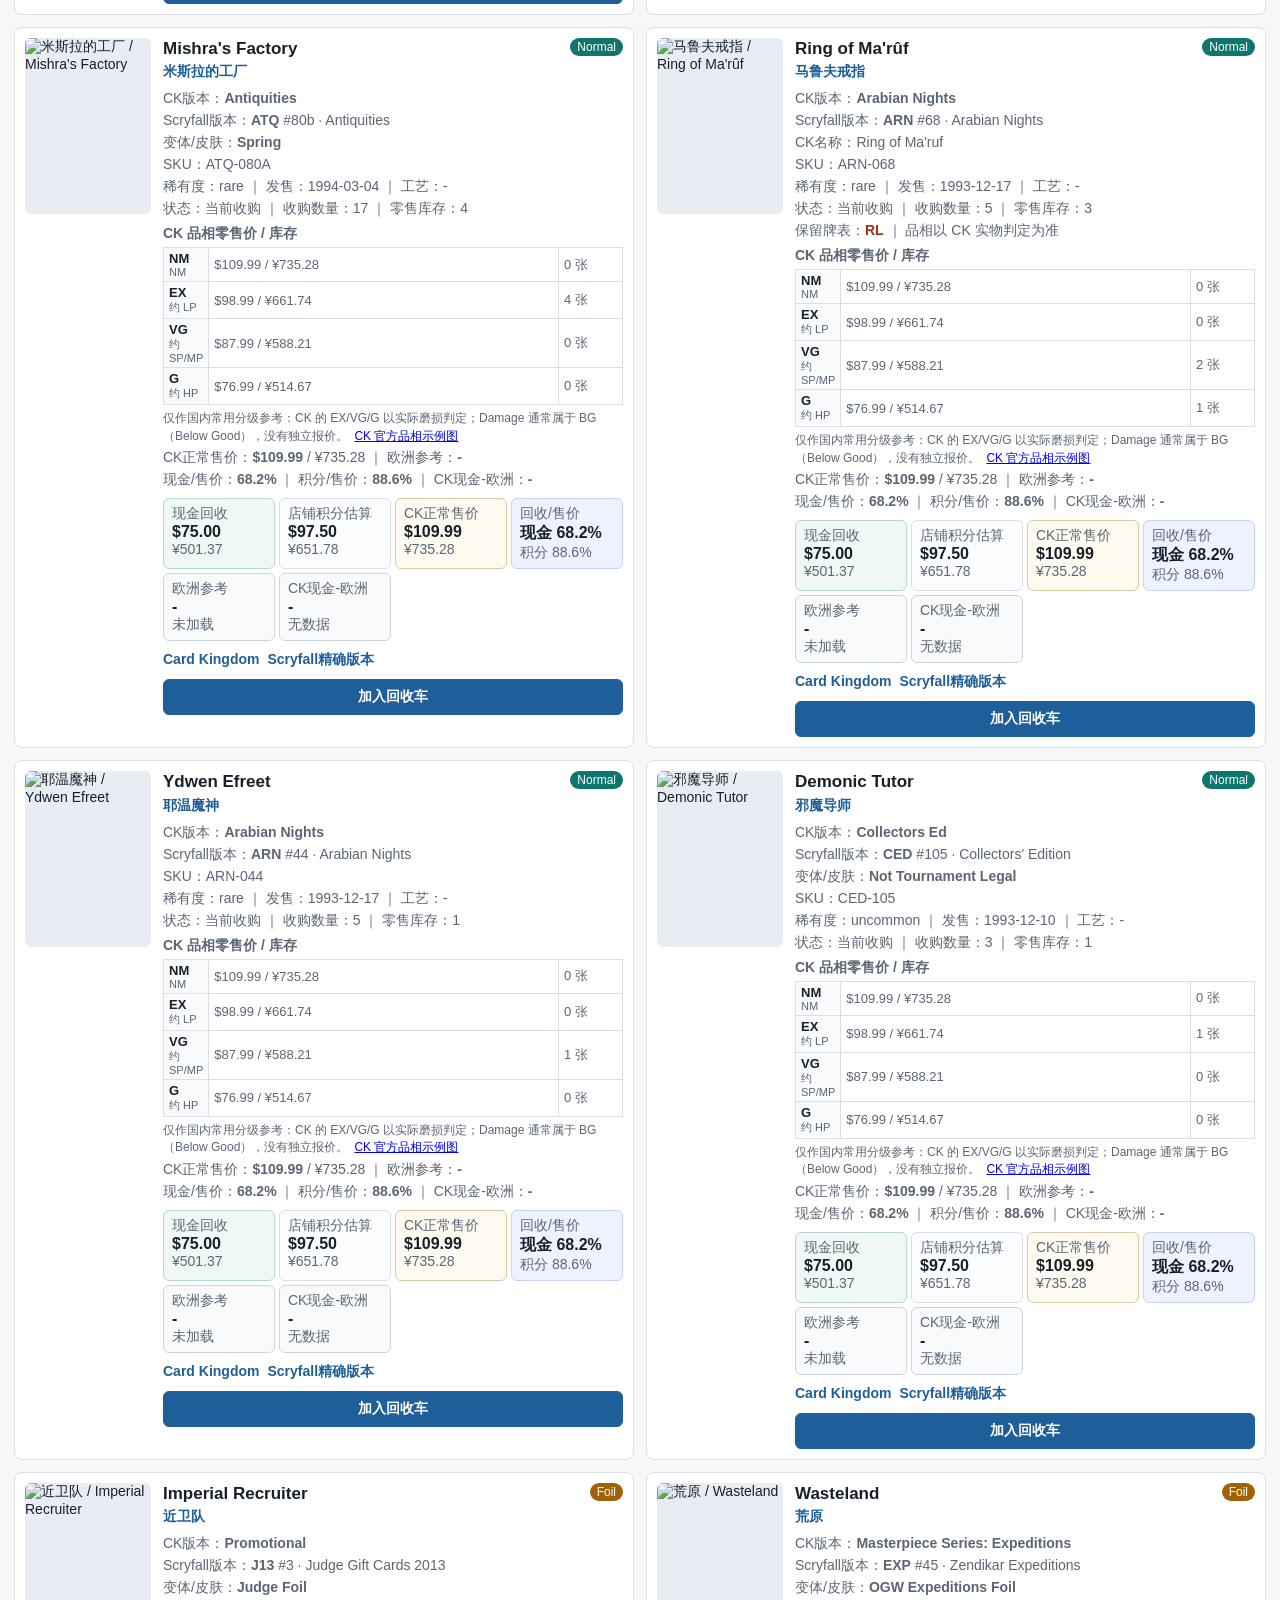
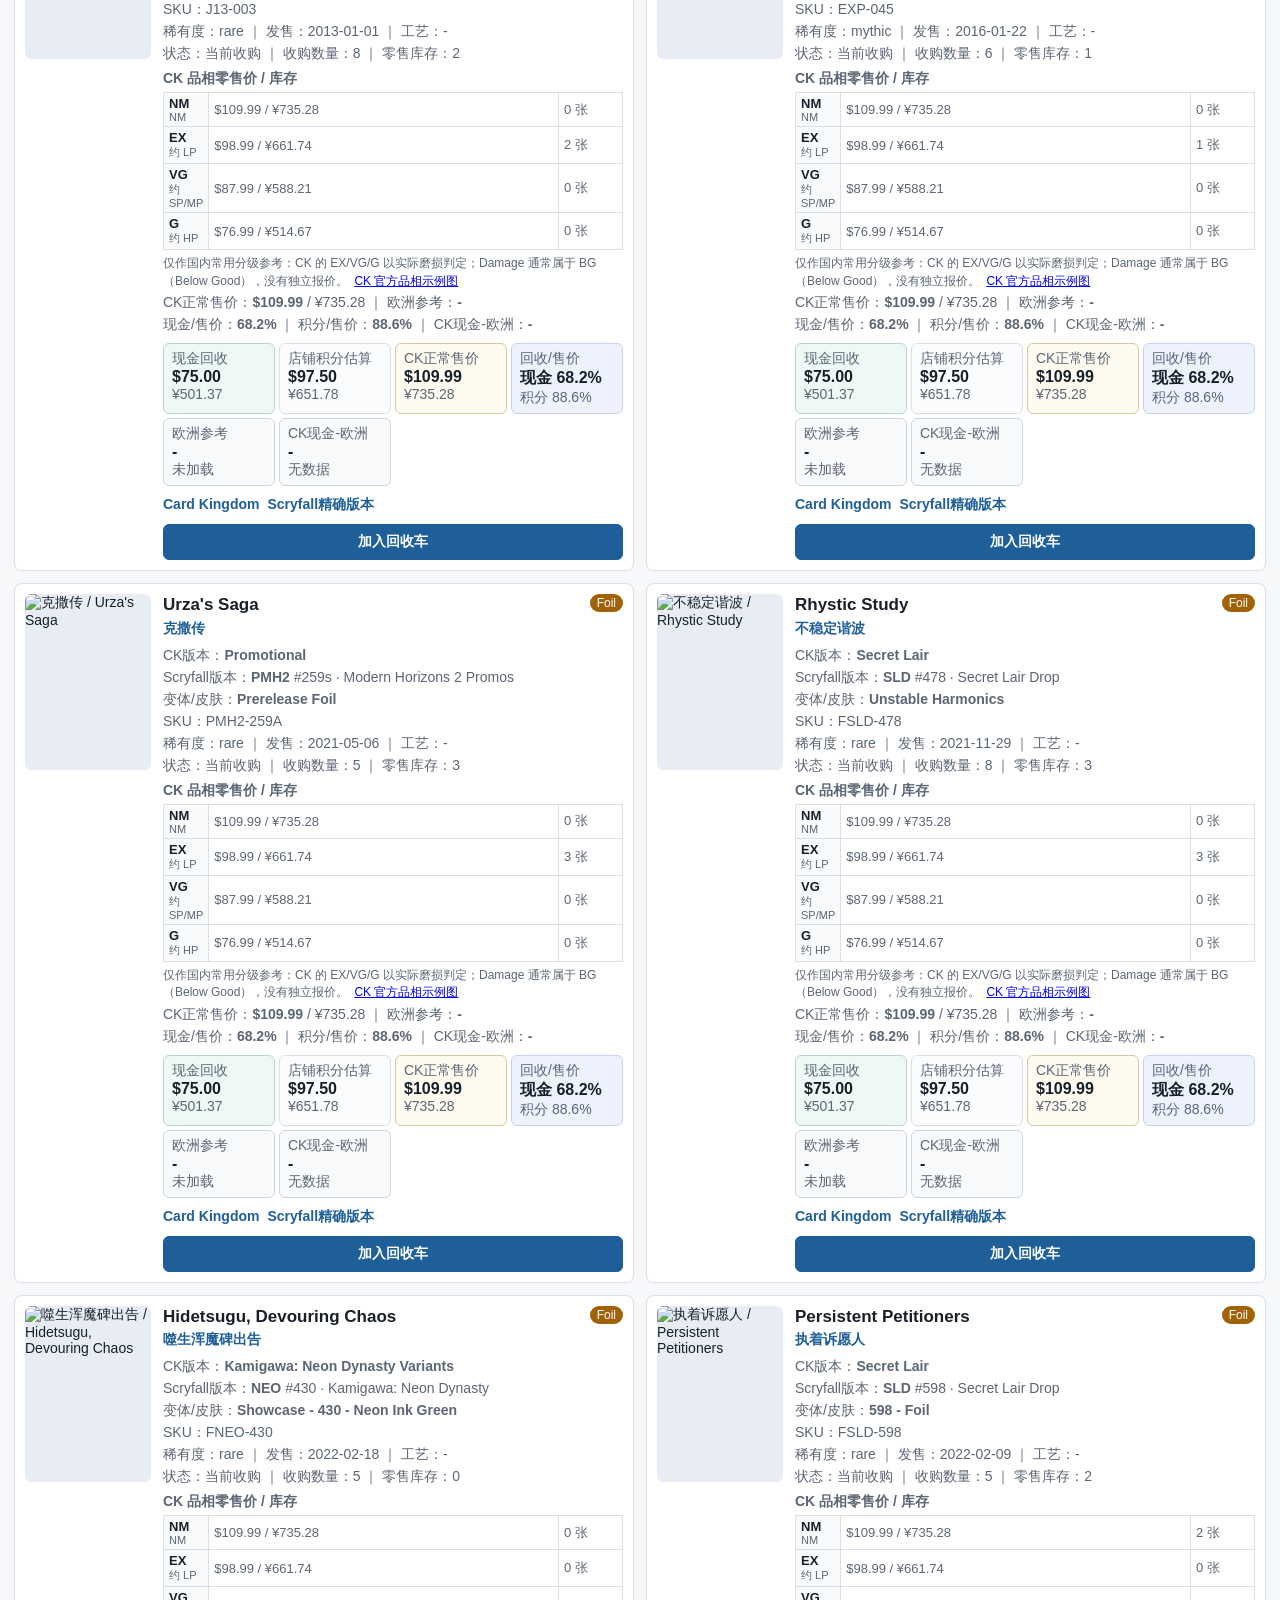
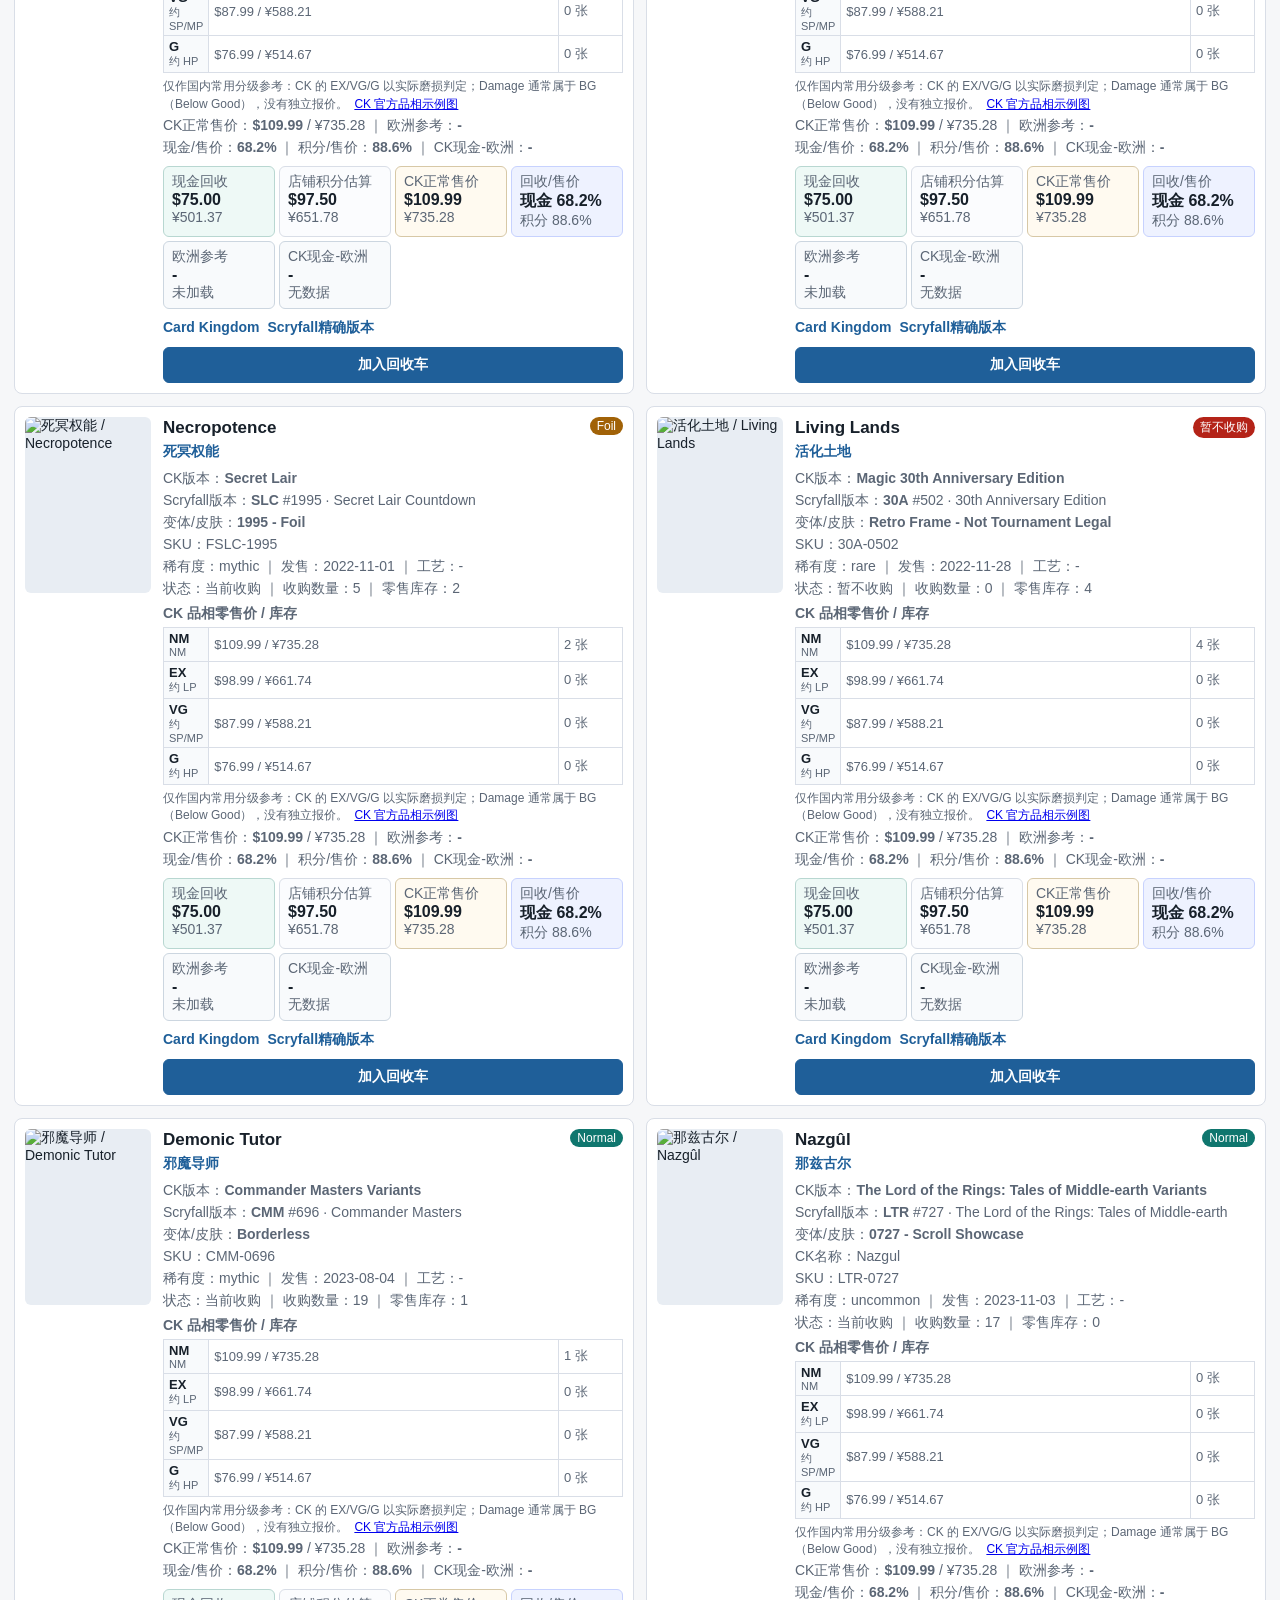
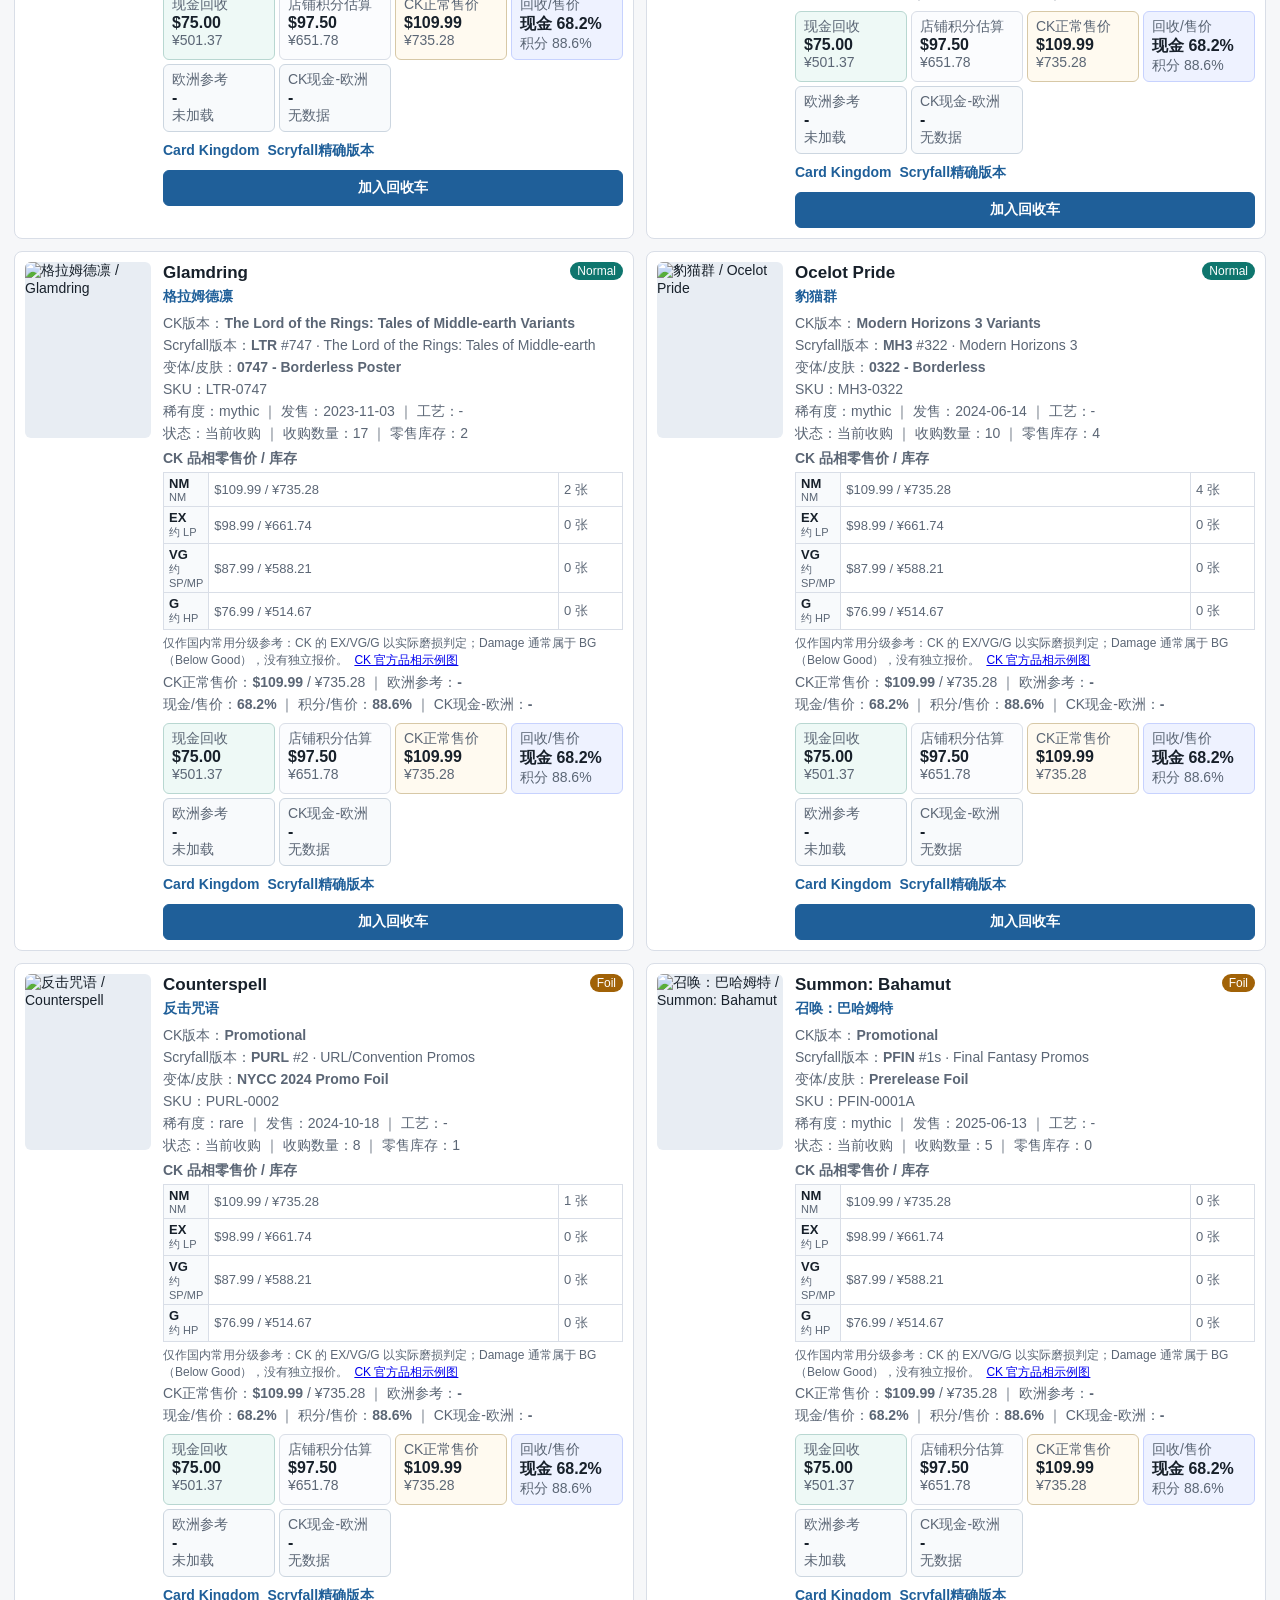
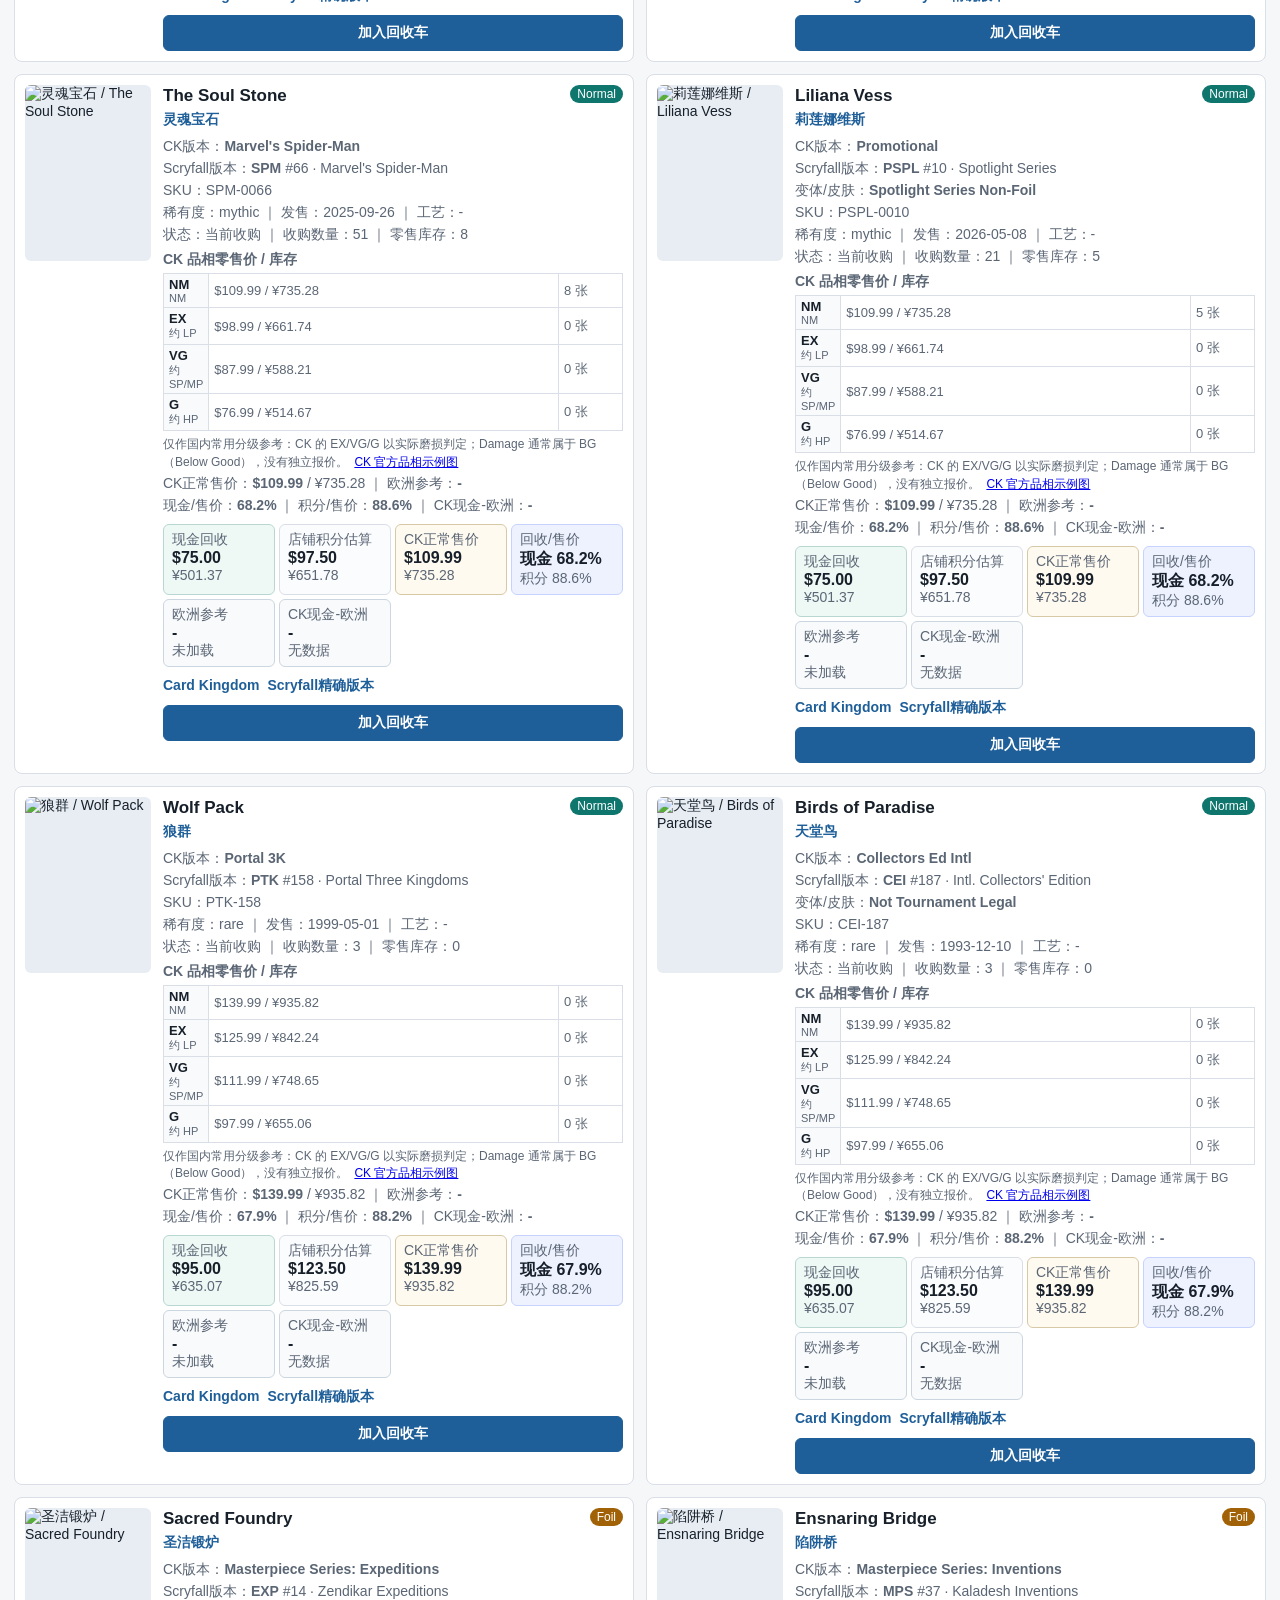
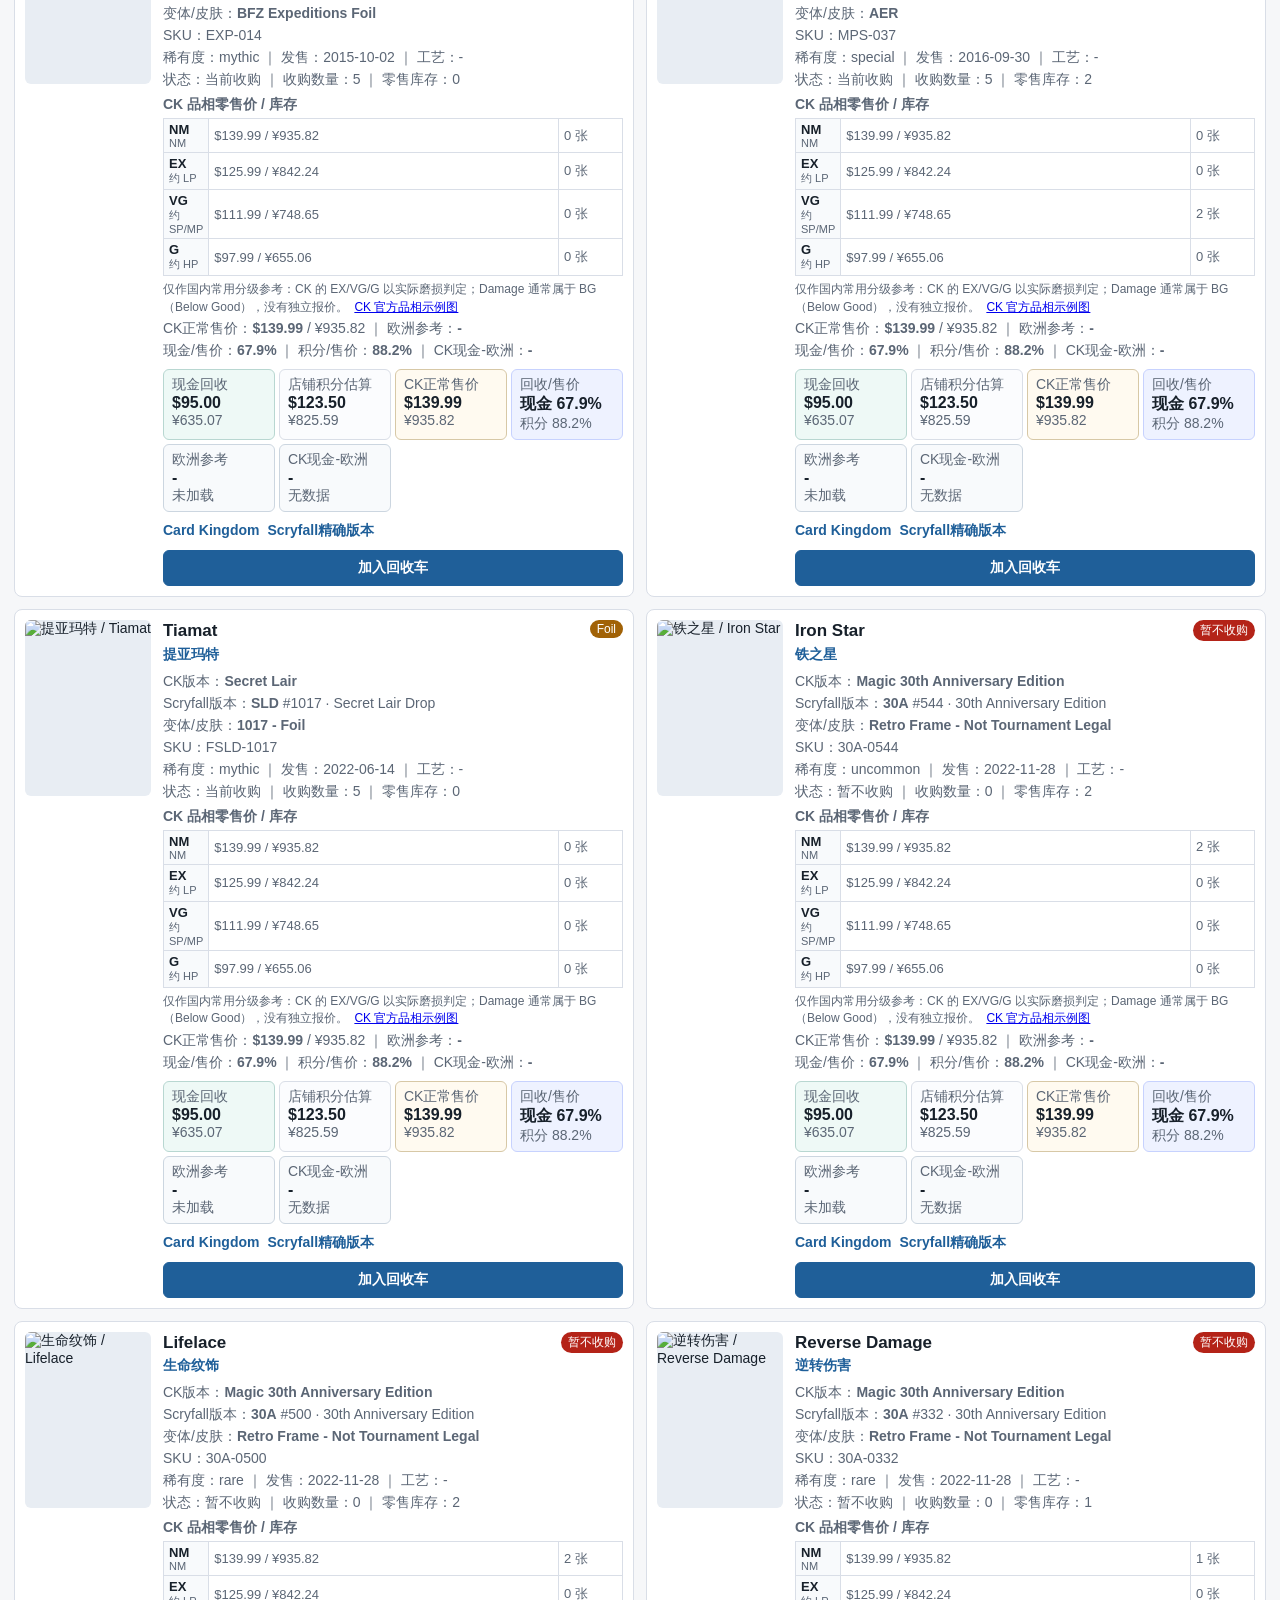
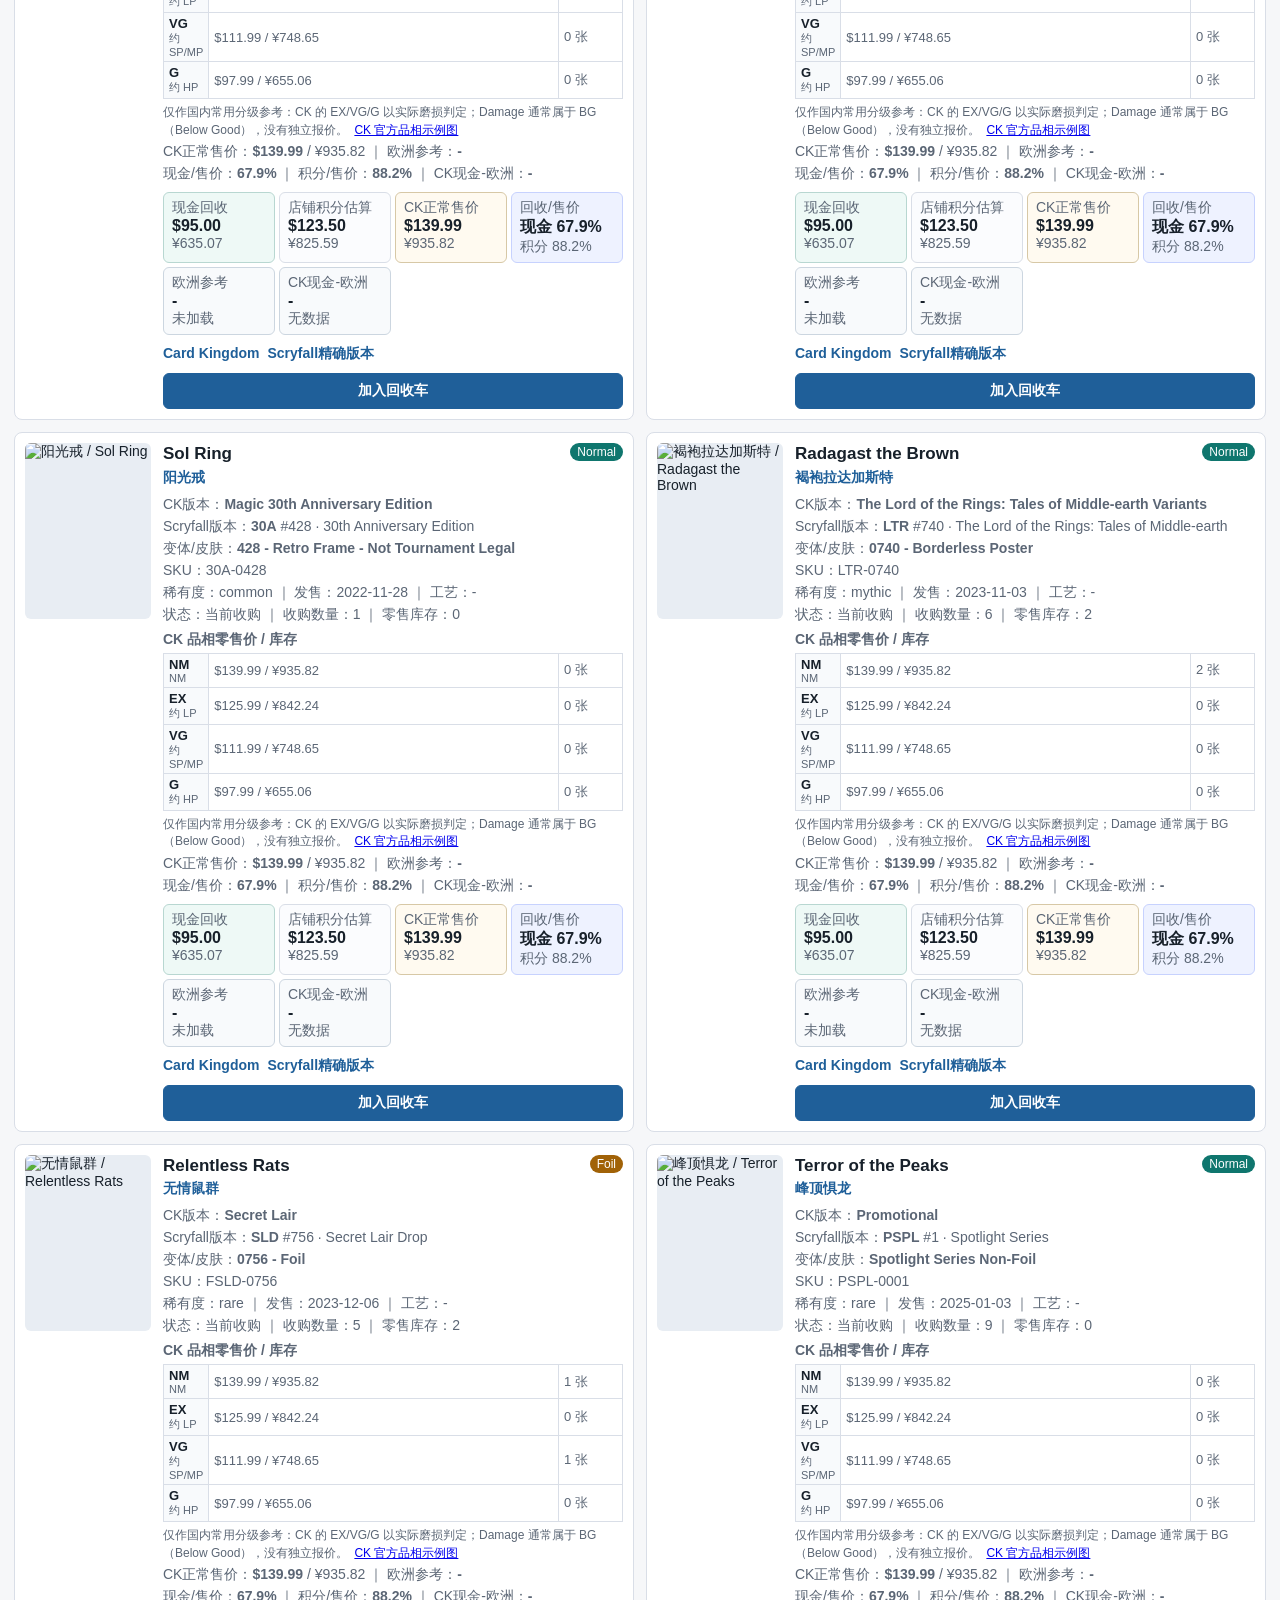
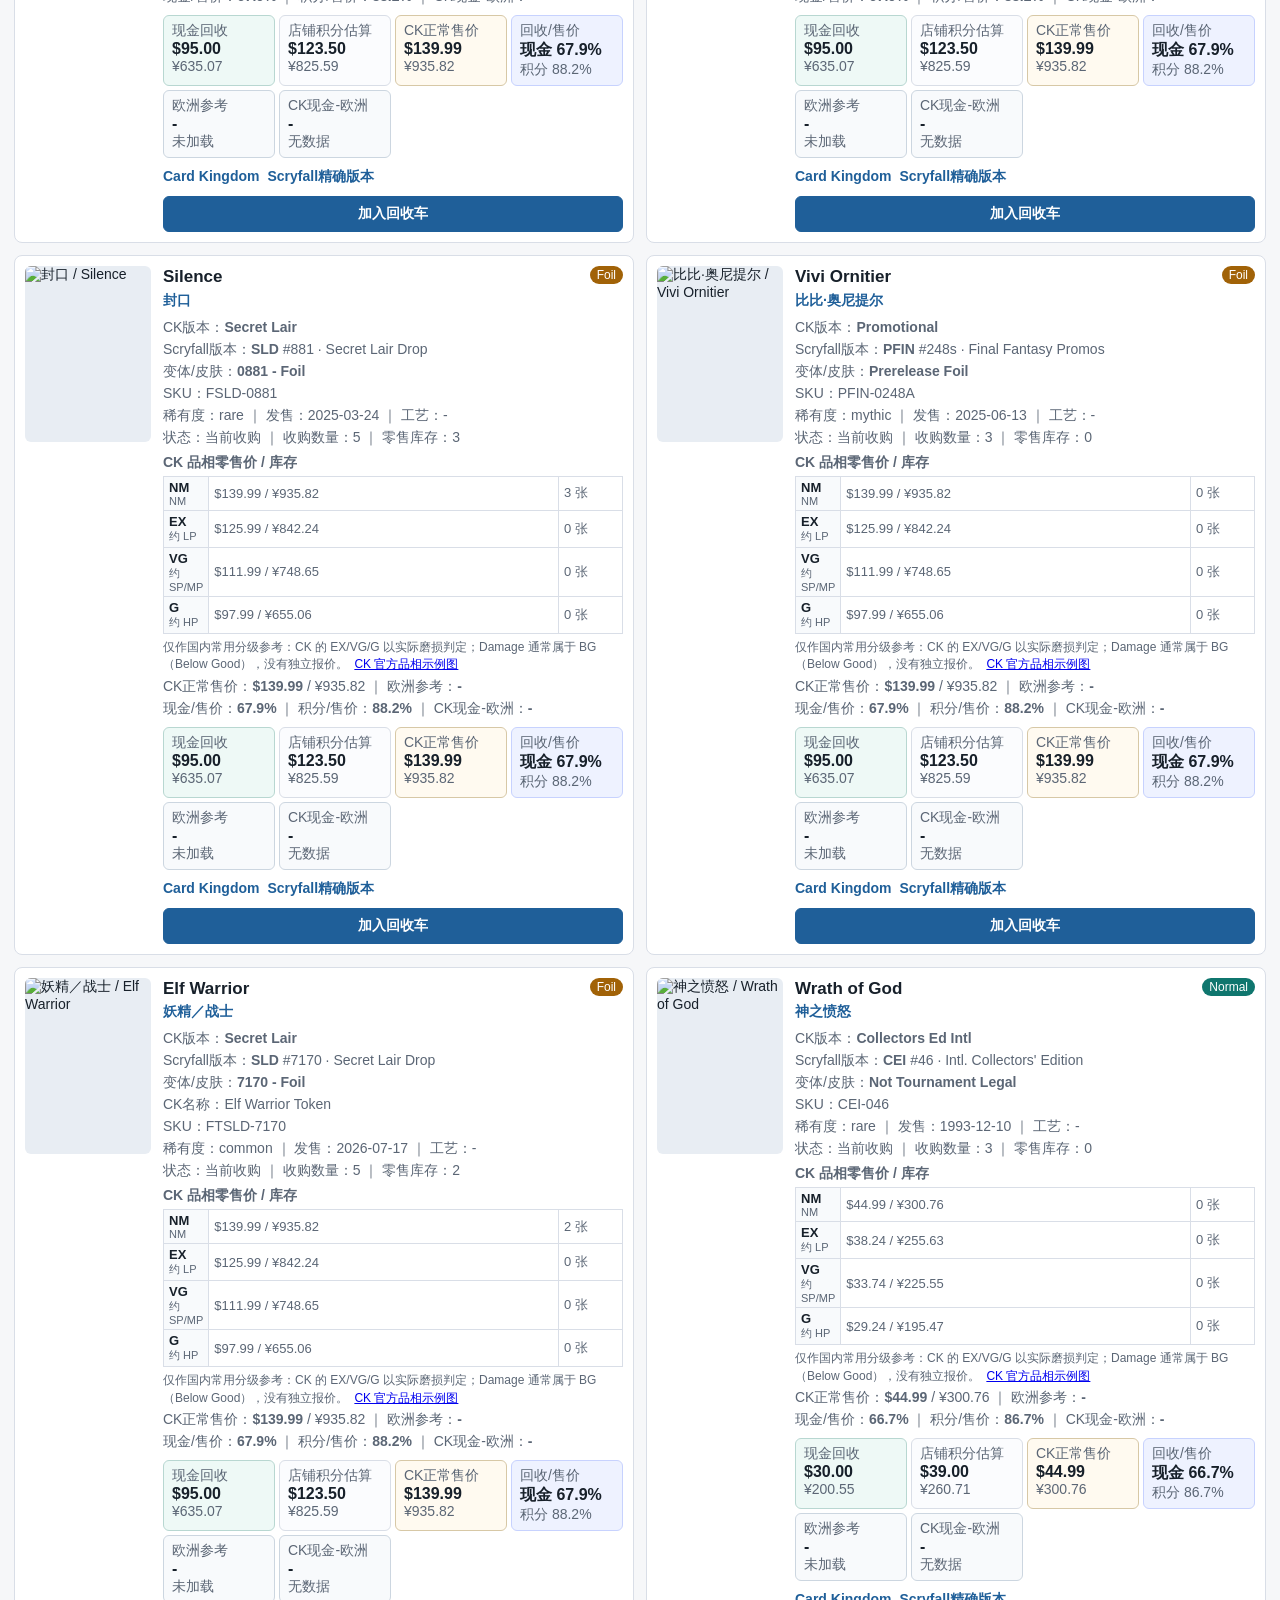
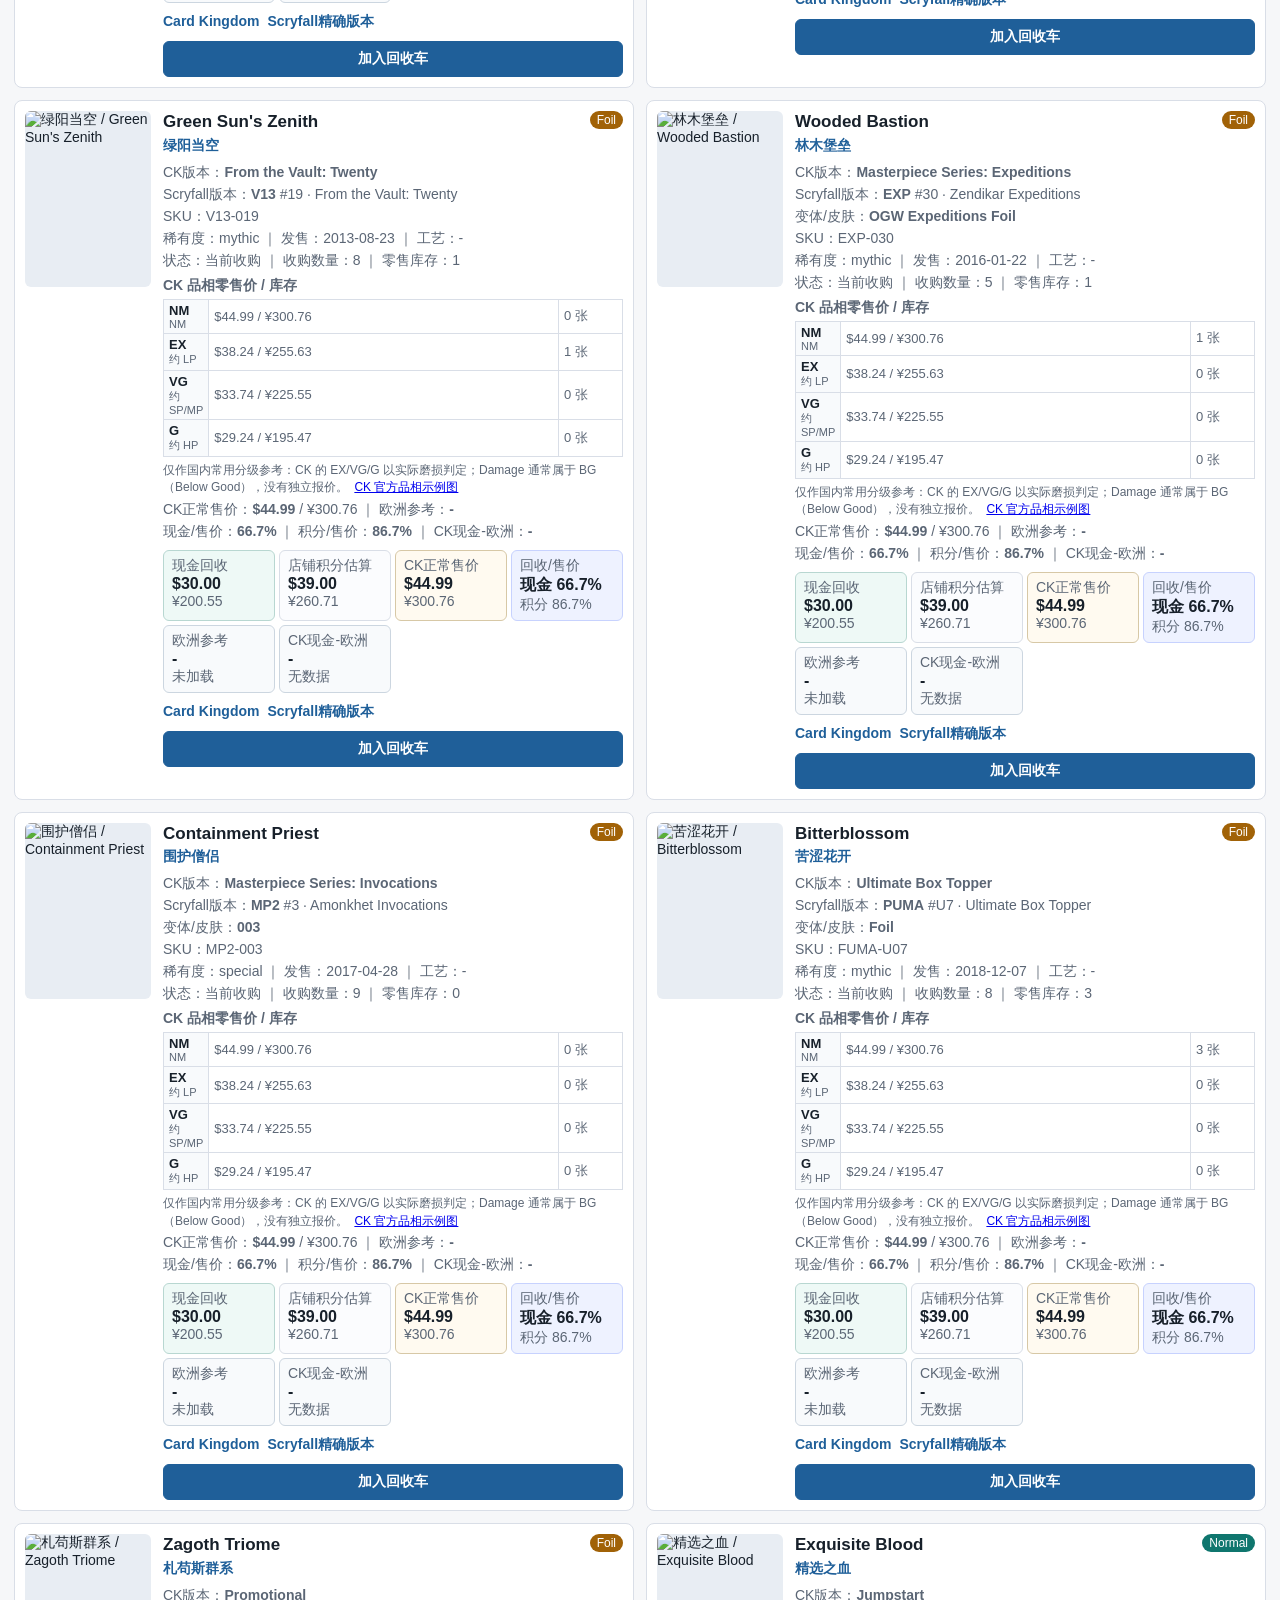
==== commit 5667692d: "Add verified Hareruya price movers and focus official main account" ====
--- a/index.html
+++ b/index.html
@@ -32,6 +32,7 @@
     <button id="queryTab" class="active" type="button">单卡查询 / 回收车</button>
     <a id="moversTab" class="tab-link" href="https://tdbxg.github.io/mtg-price-radar-live/movers/?v=20260829-72h">价格变动榜</a>
     <a class="tab-link" href="./hareruya.html">晴屋日本</a>
+    <a class="tab-link" href="./hareruya-movers.html">晴屋涨跌榜</a>
     <a class="tab-link" href="./social.html">X 回收公告</a>
   </nav>
 
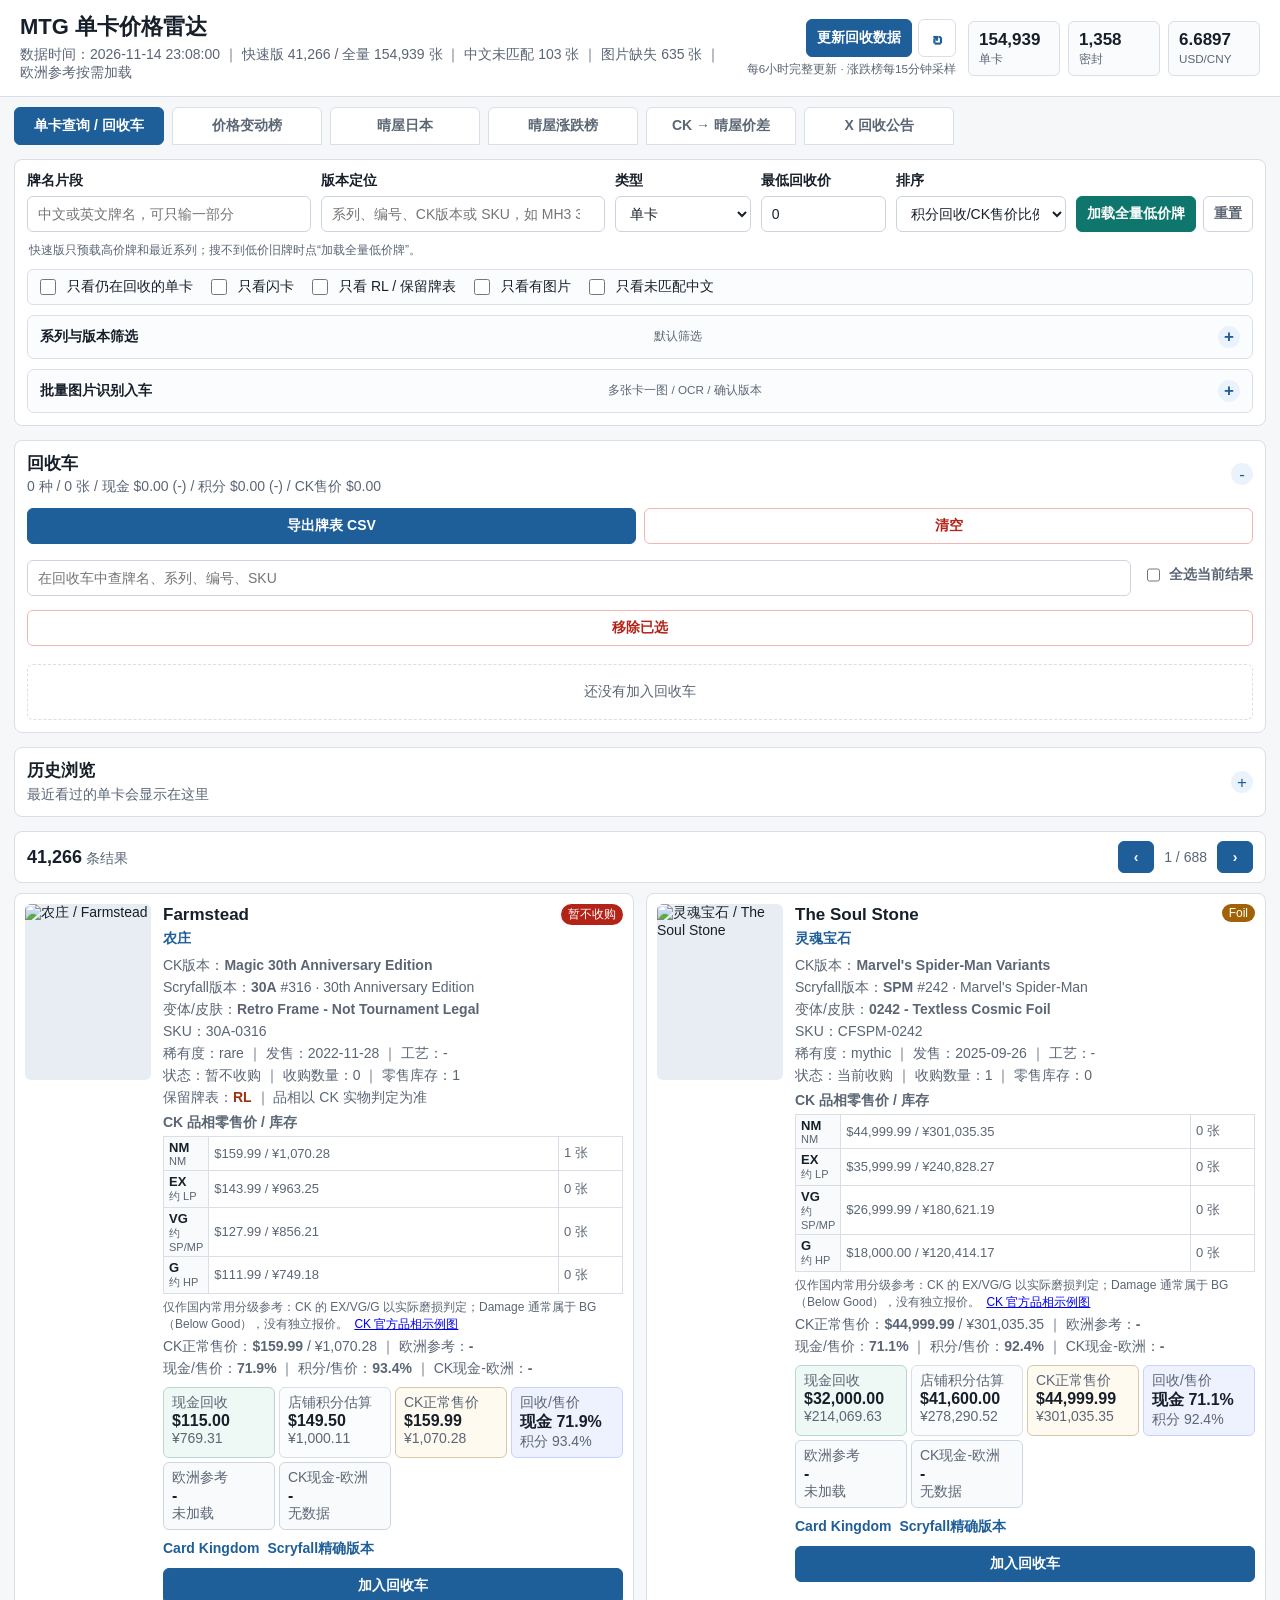
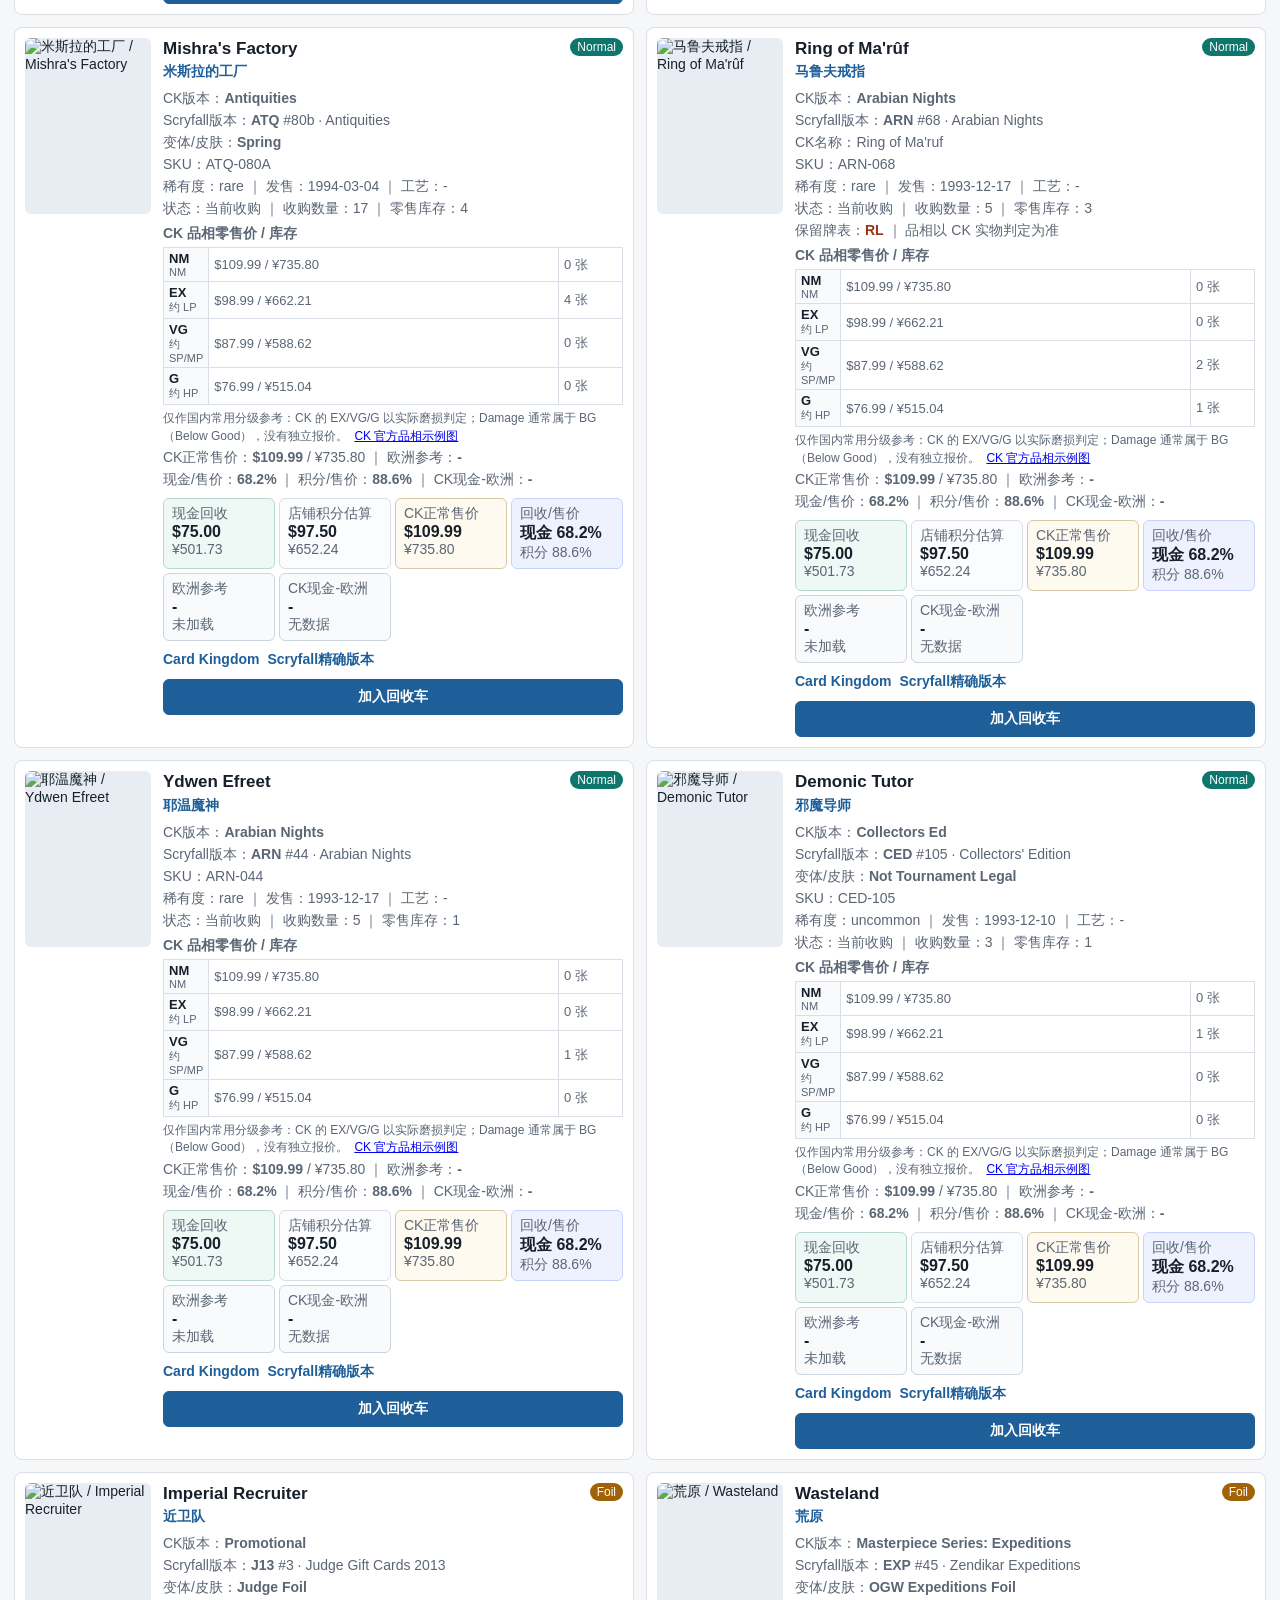
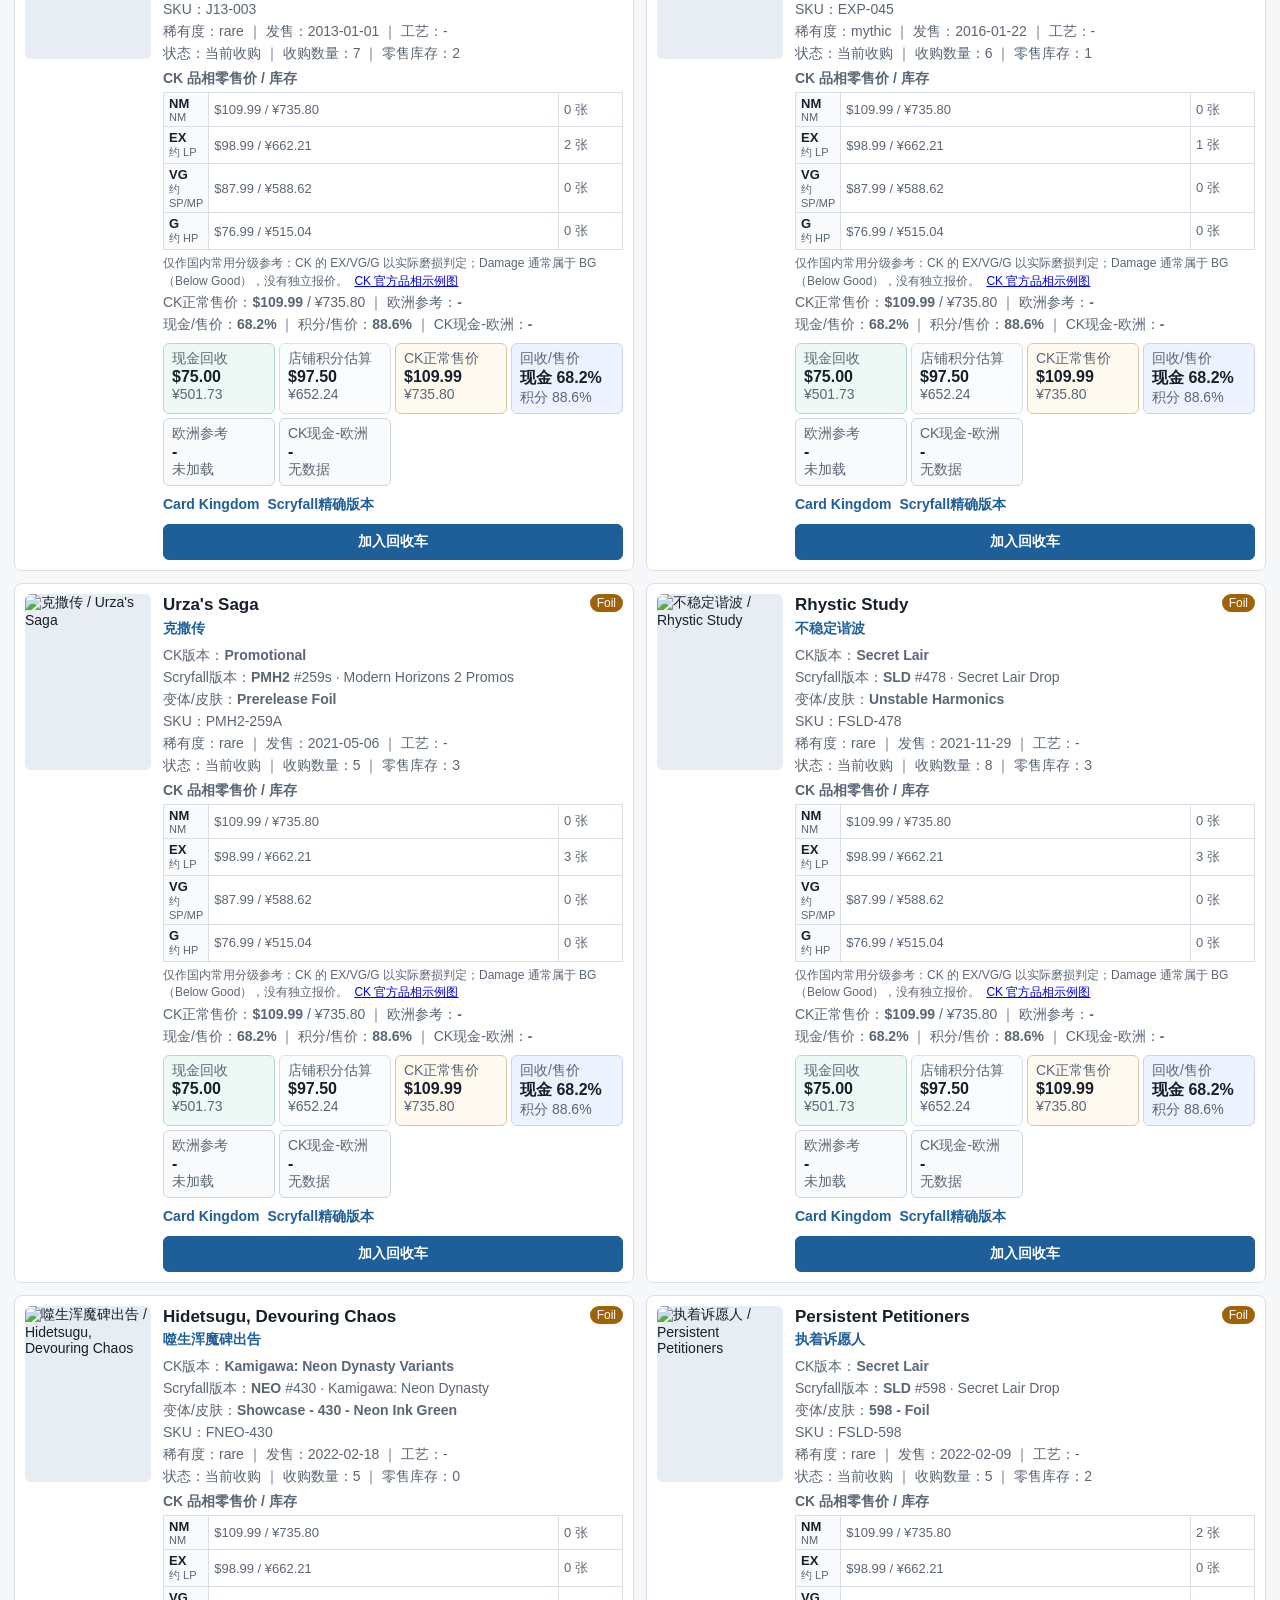
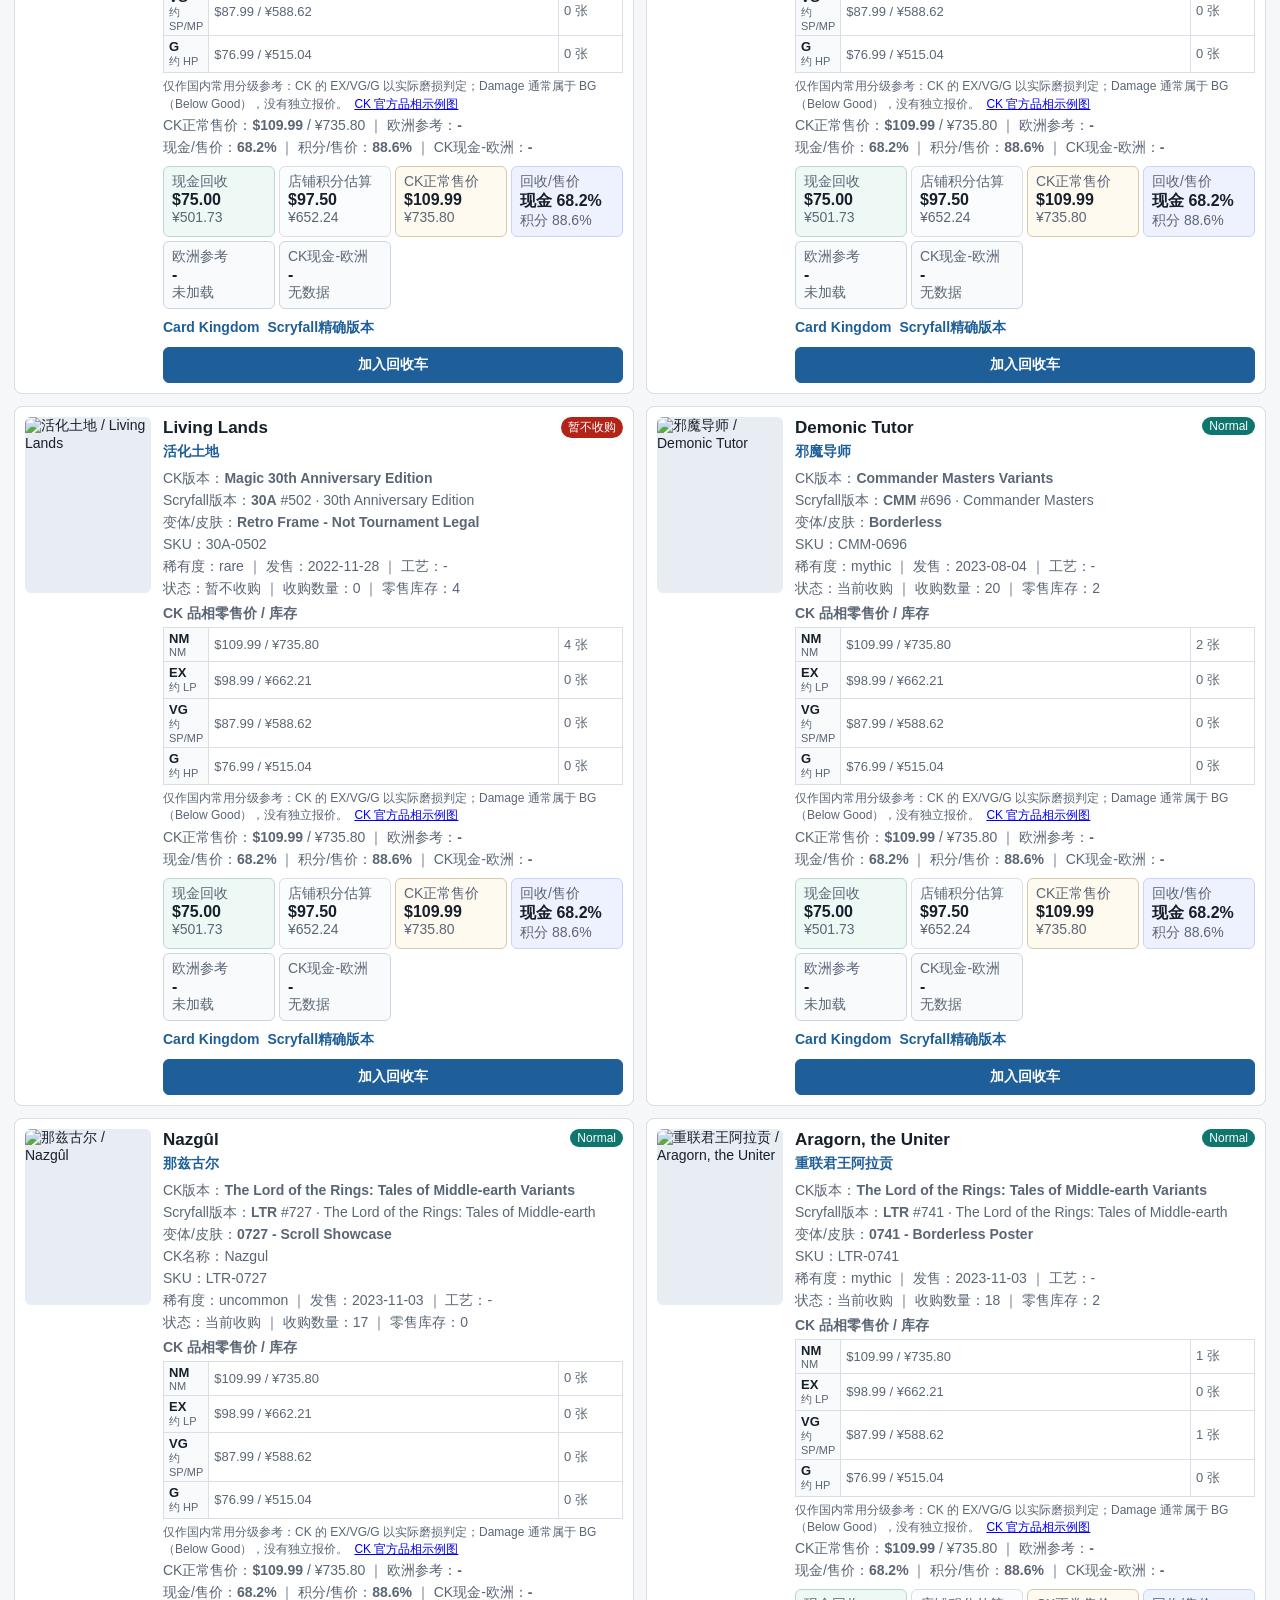
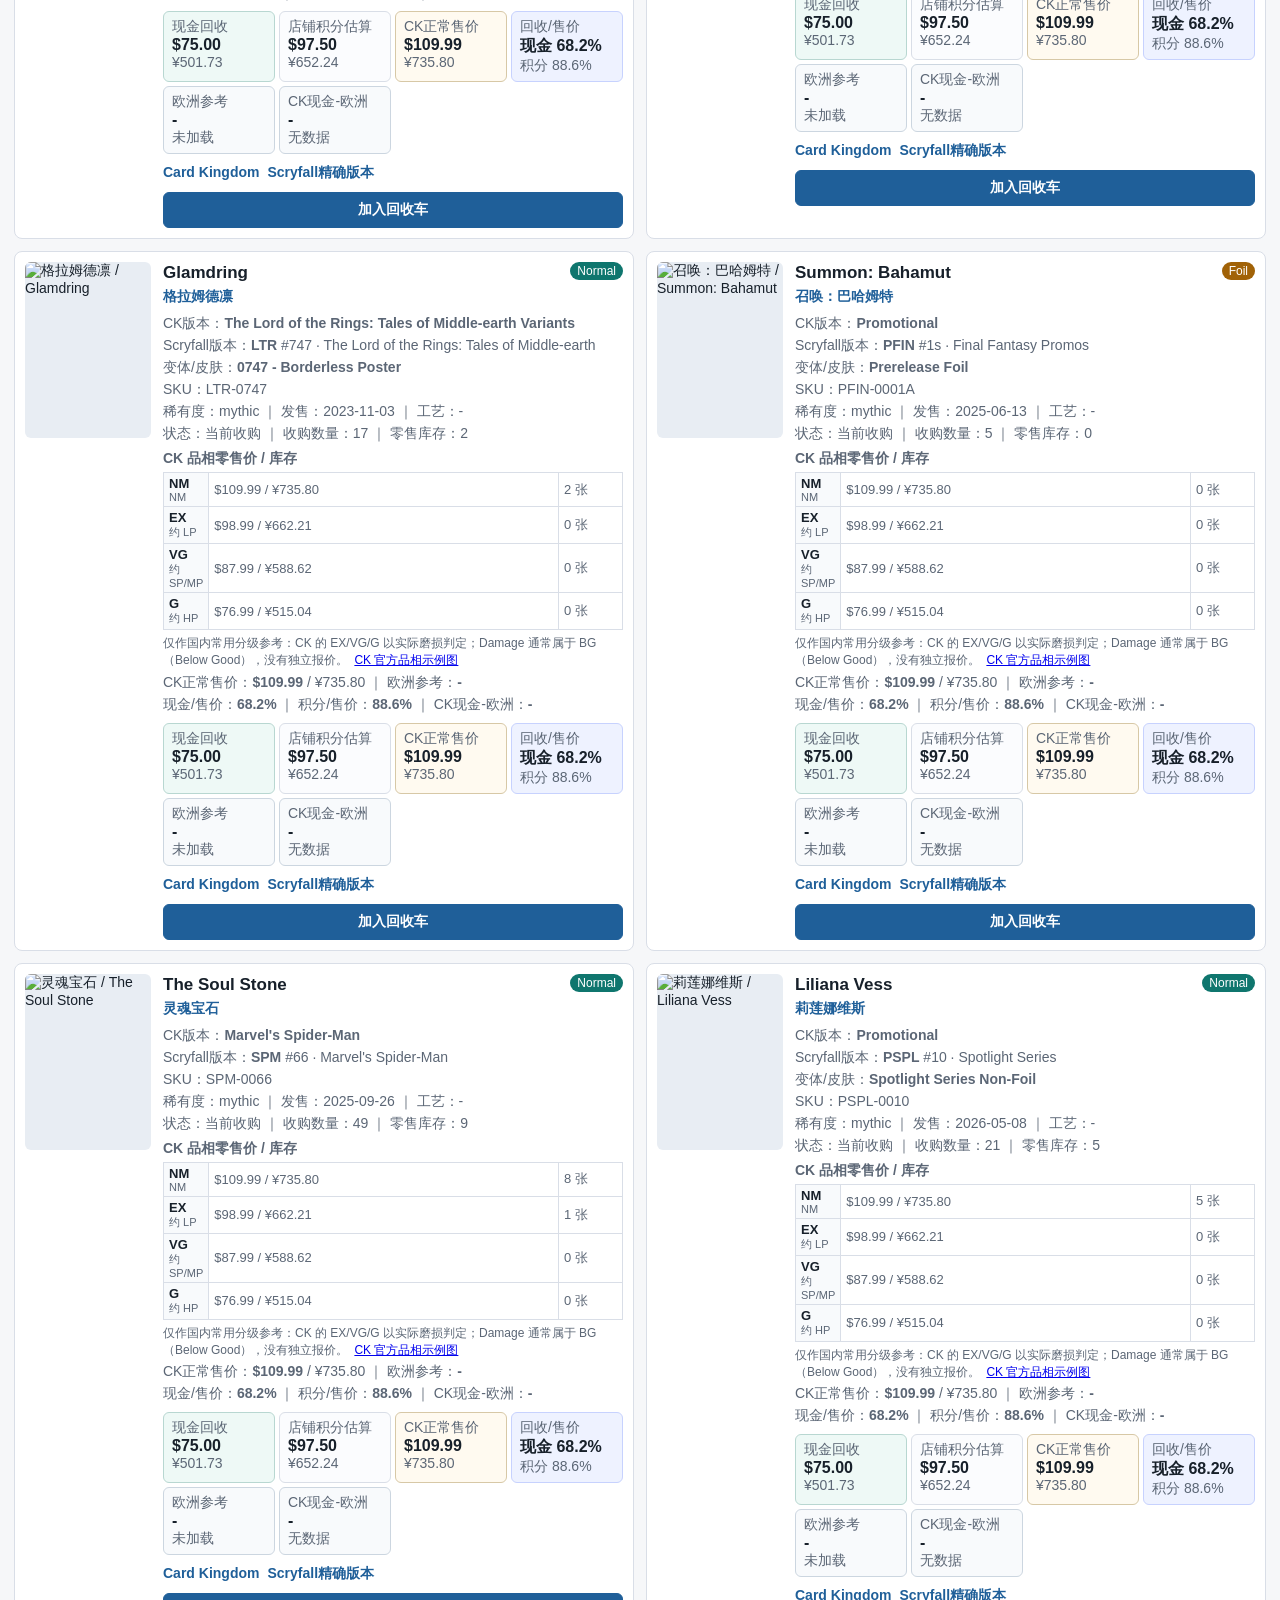
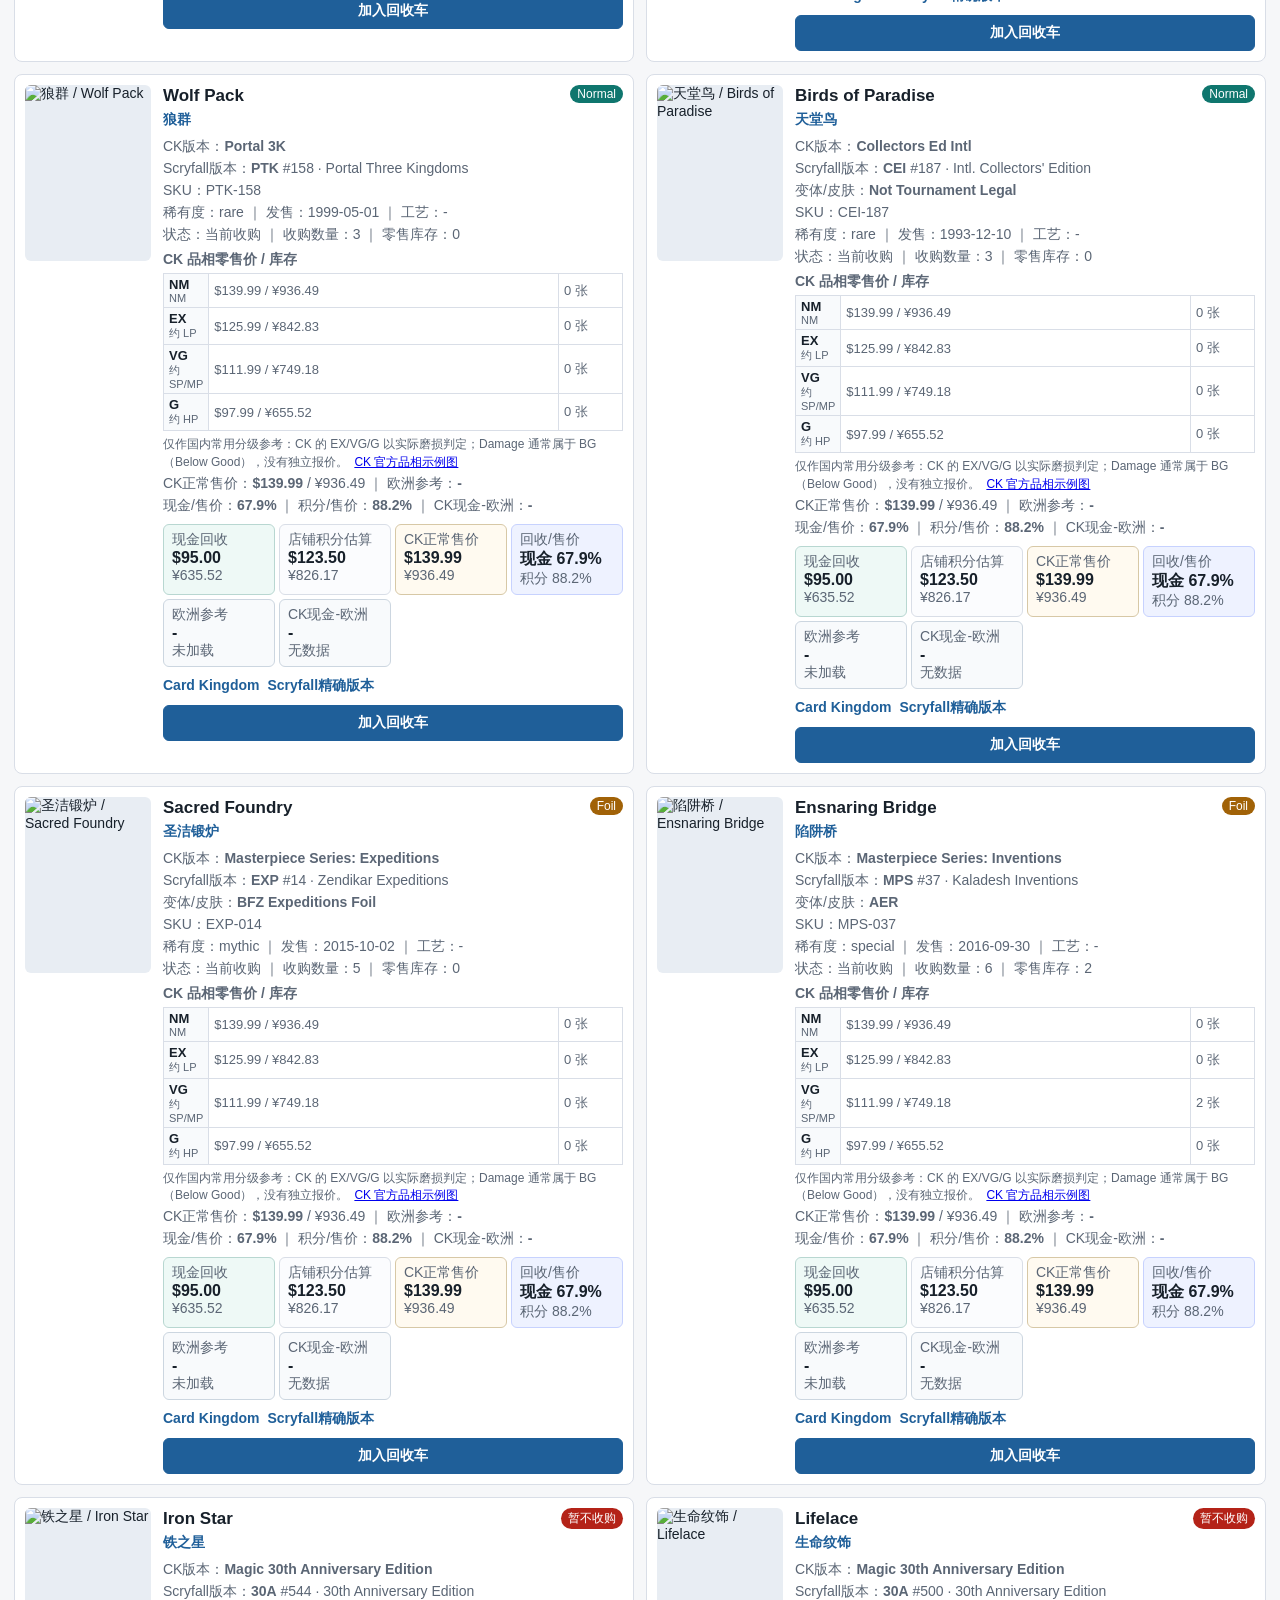
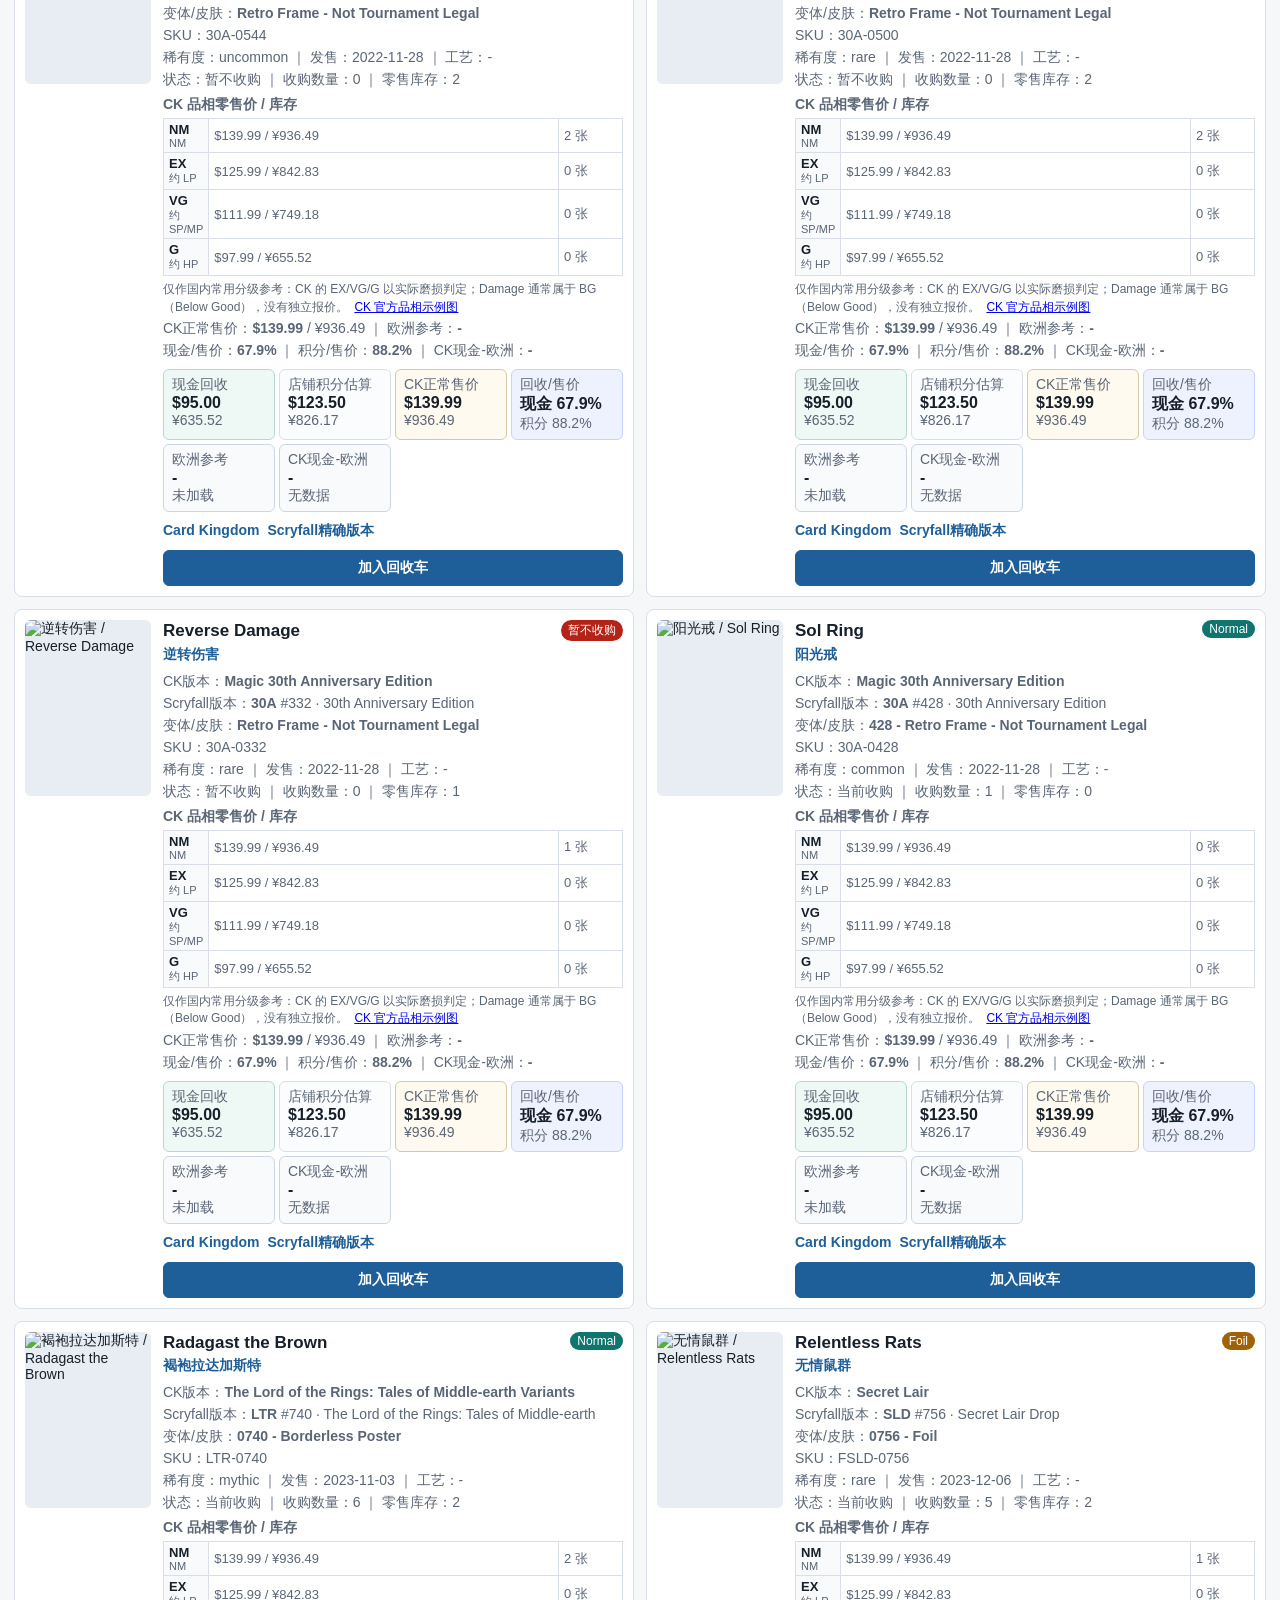
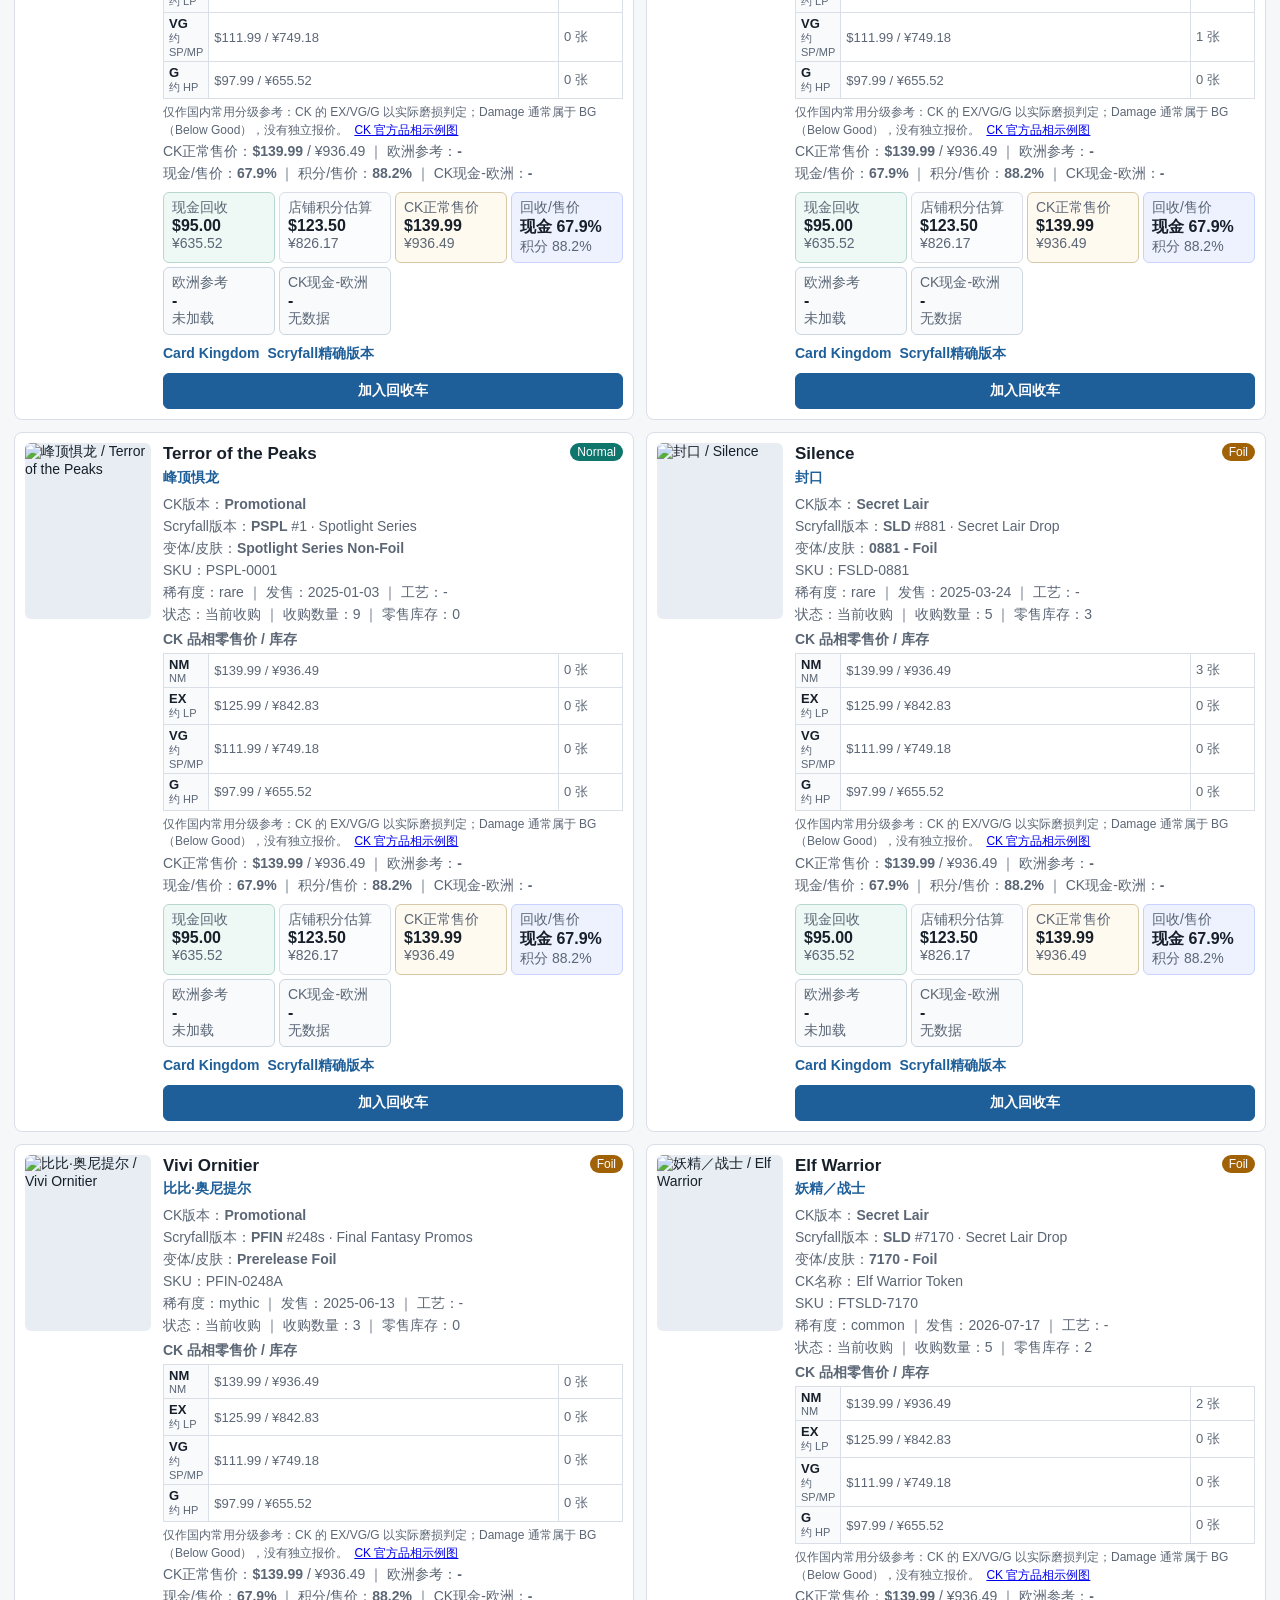
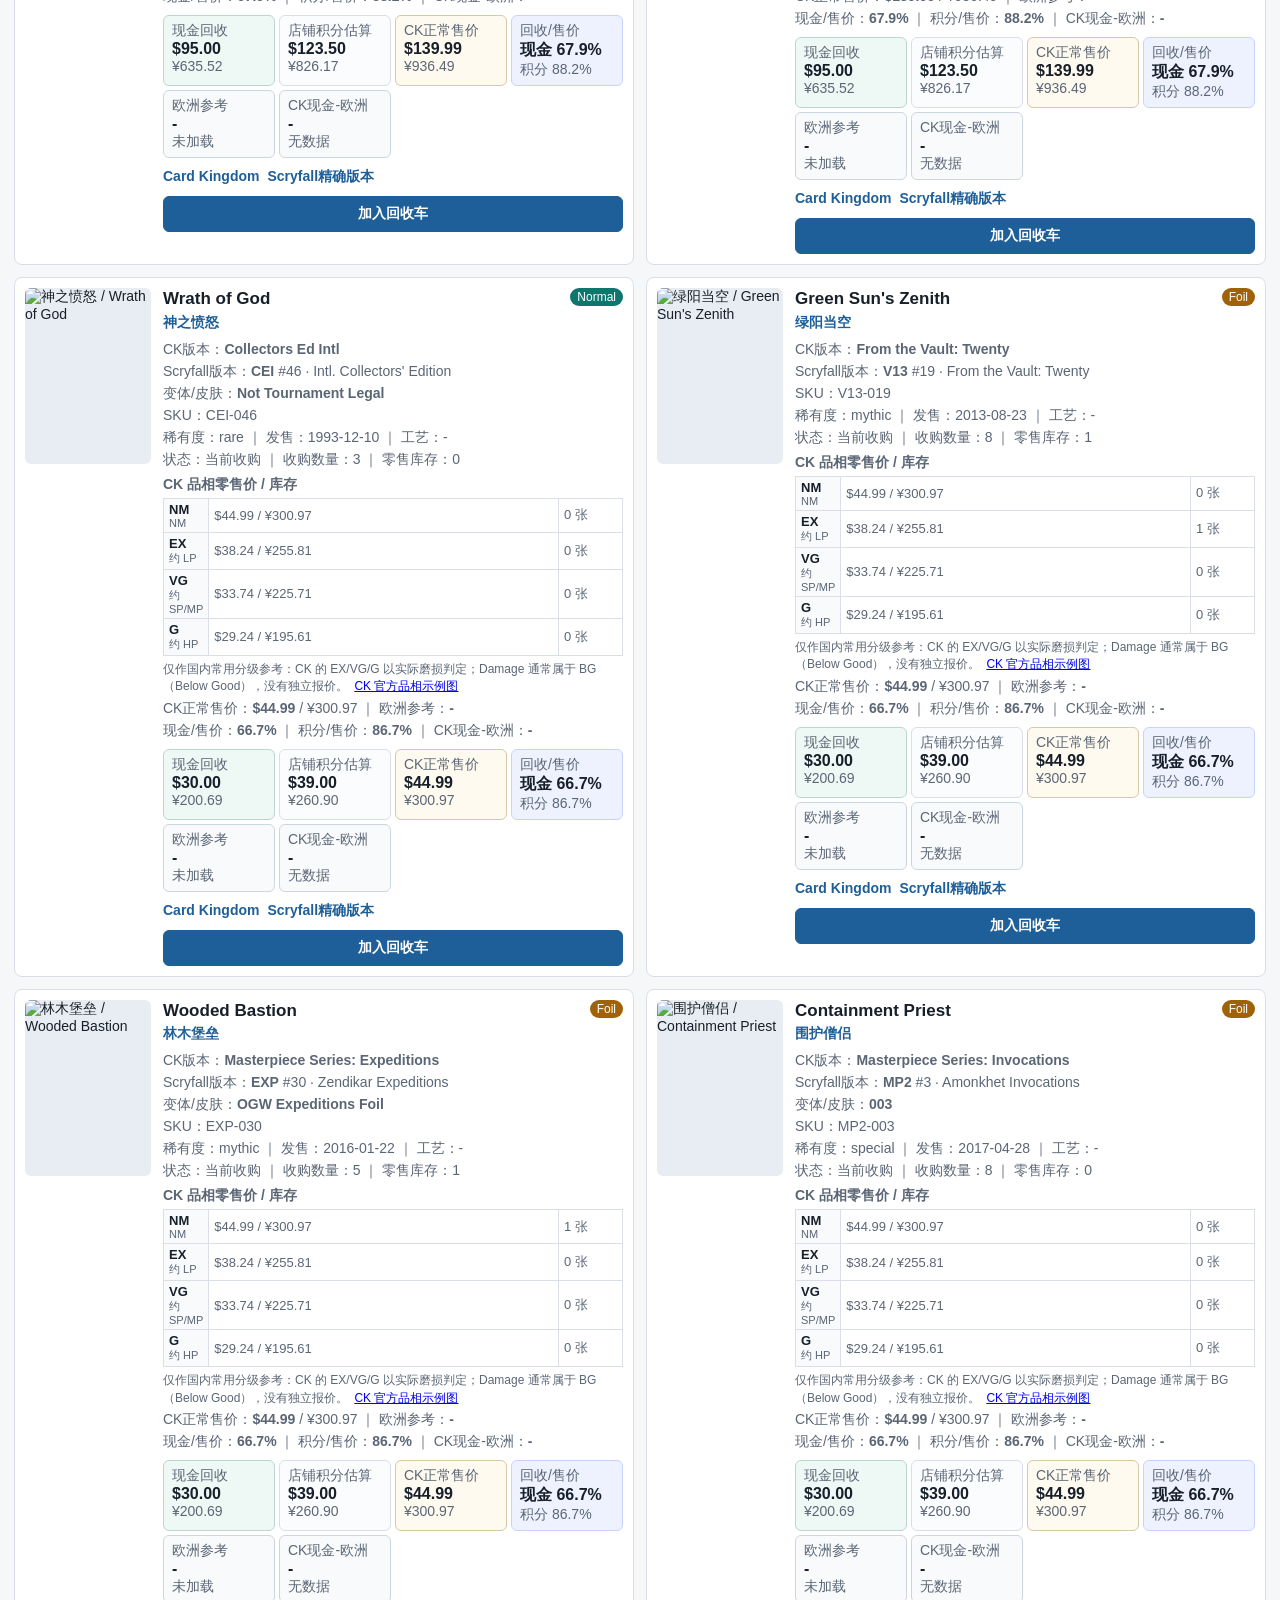
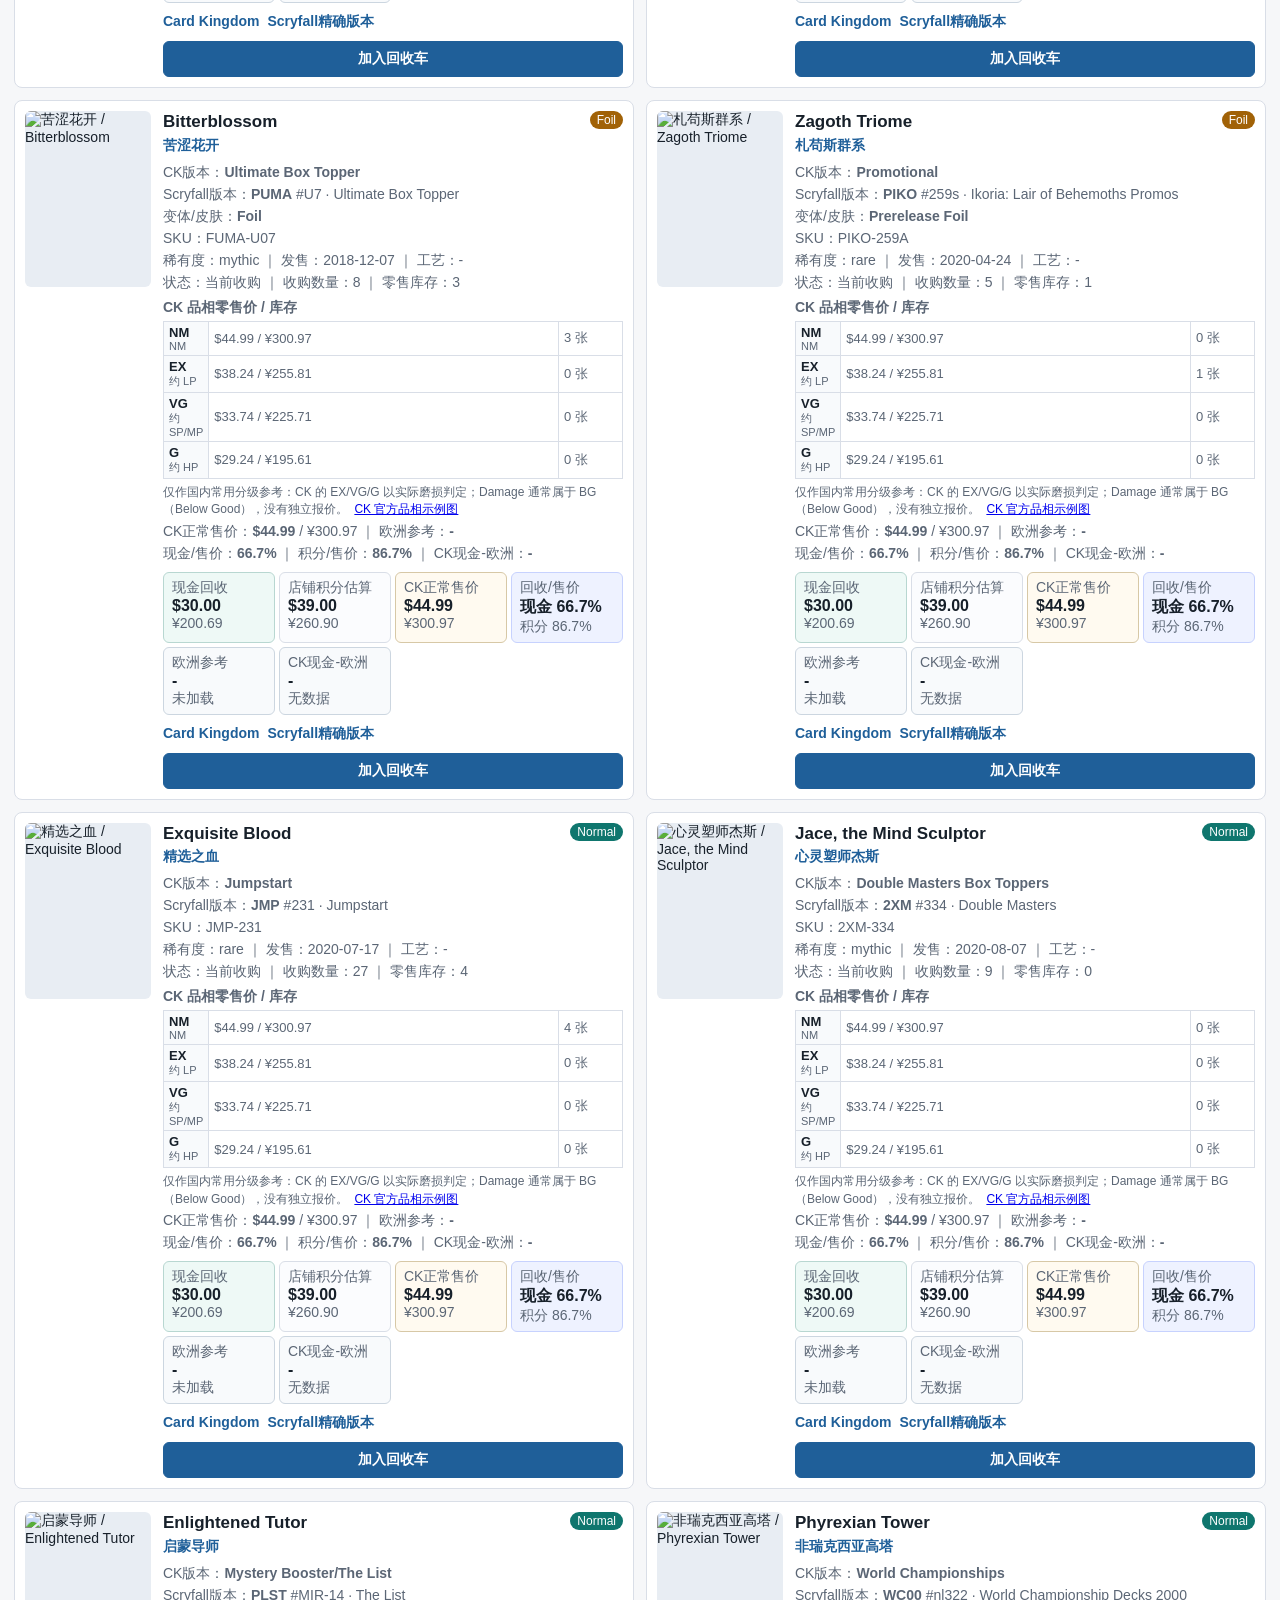
==== commit d218d78b: "Add automatic exact-print CK to Hareruya EN NM opportunity board" ====
--- a/index.html
+++ b/index.html
@@ -33,6 +33,7 @@
     <a id="moversTab" class="tab-link" href="https://tdbxg.github.io/mtg-price-radar-live/movers/?v=20260829-72h">价格变动榜</a>
     <a class="tab-link" href="./hareruya.html">晴屋日本</a>
     <a class="tab-link" href="./hareruya-movers.html">晴屋涨跌榜</a>
+    <a class="tab-link" href="./hareruya-opportunities.html">CK → 晴屋价差</a>
     <a class="tab-link" href="./social.html">X 回收公告</a>
   </nav>
 
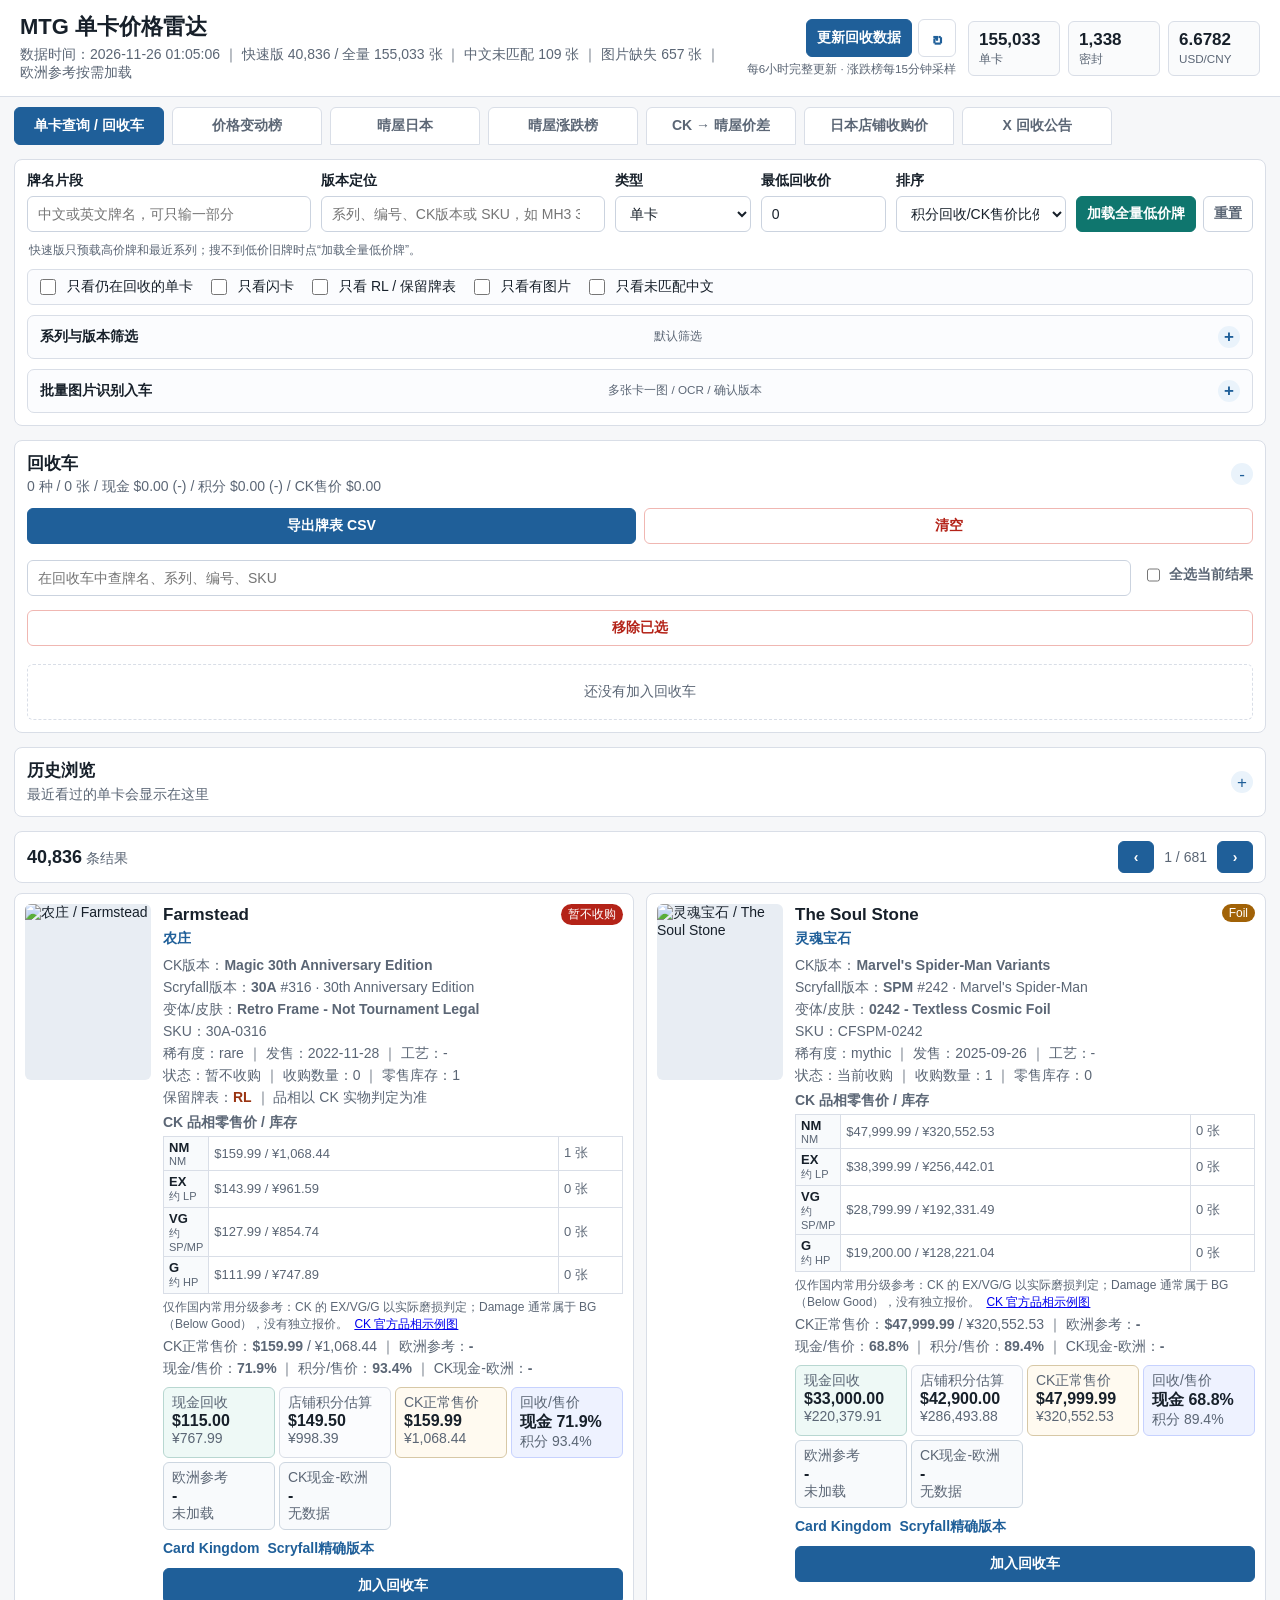
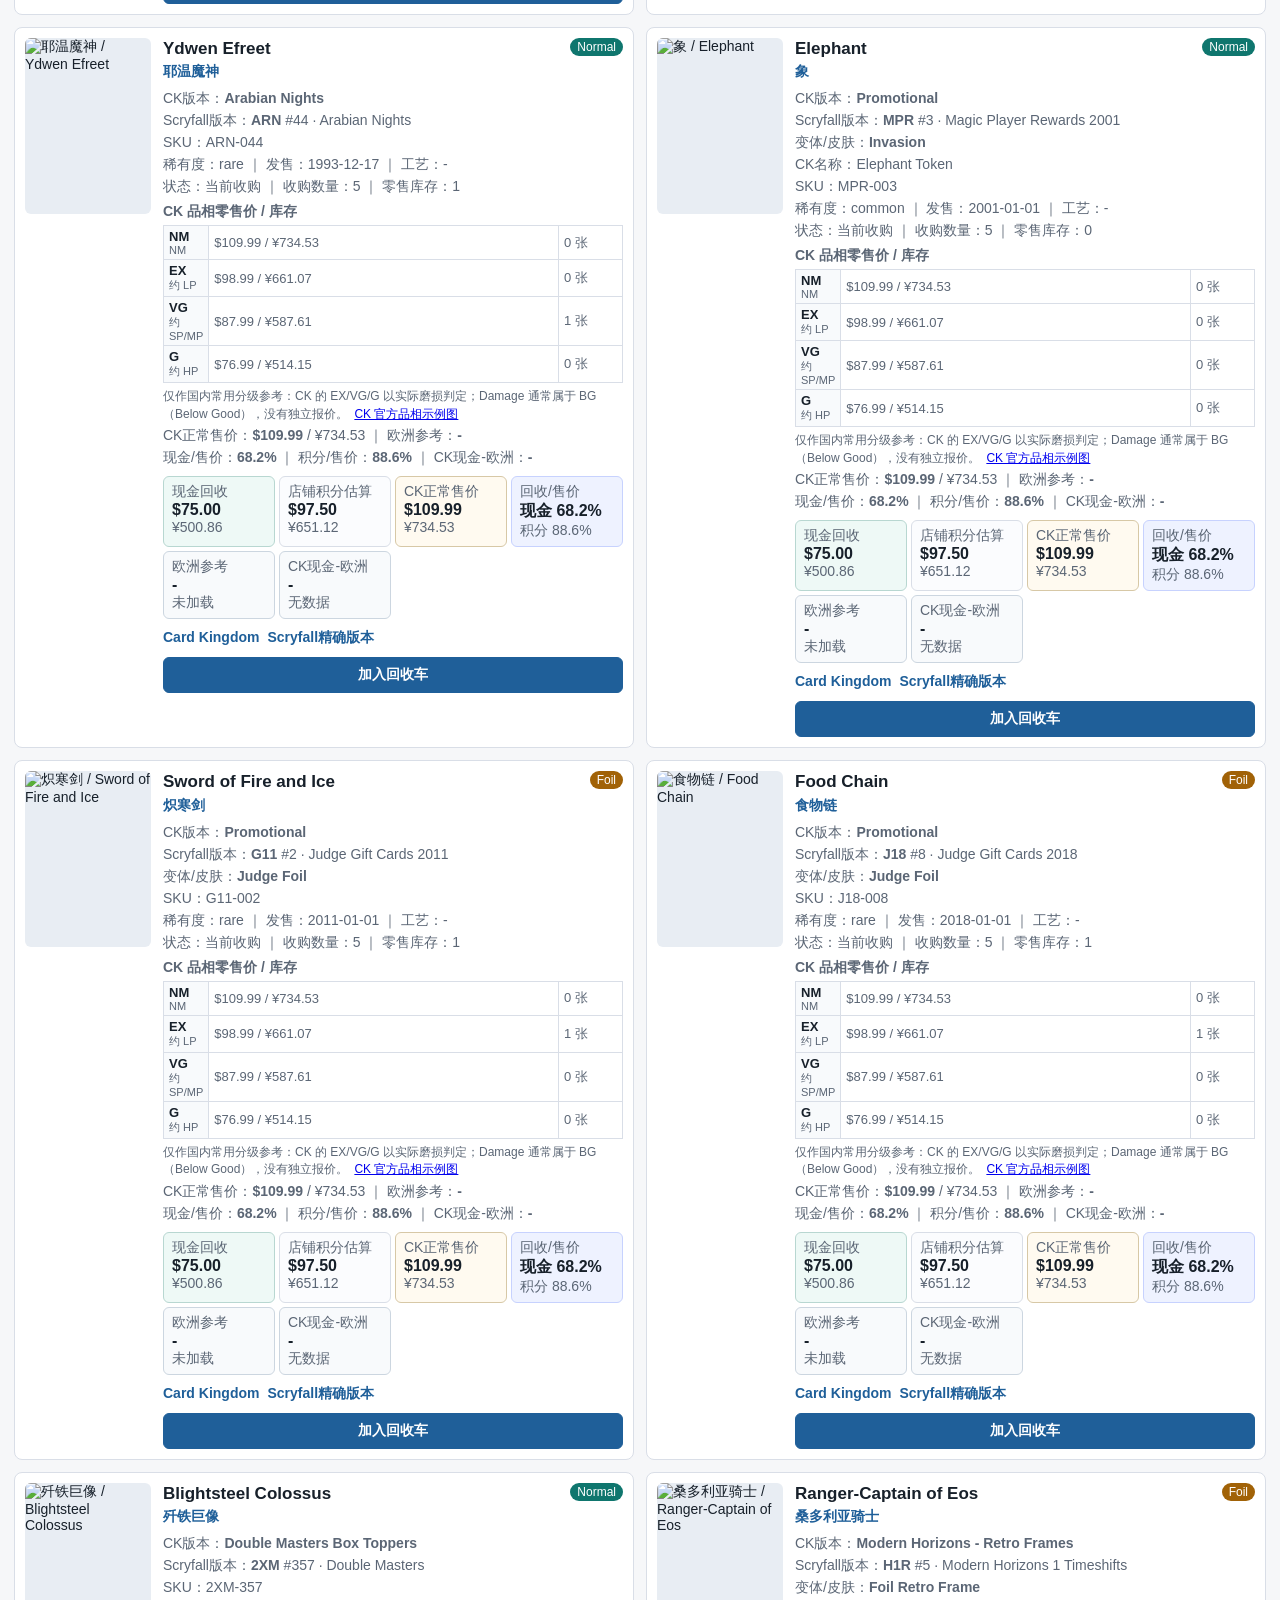
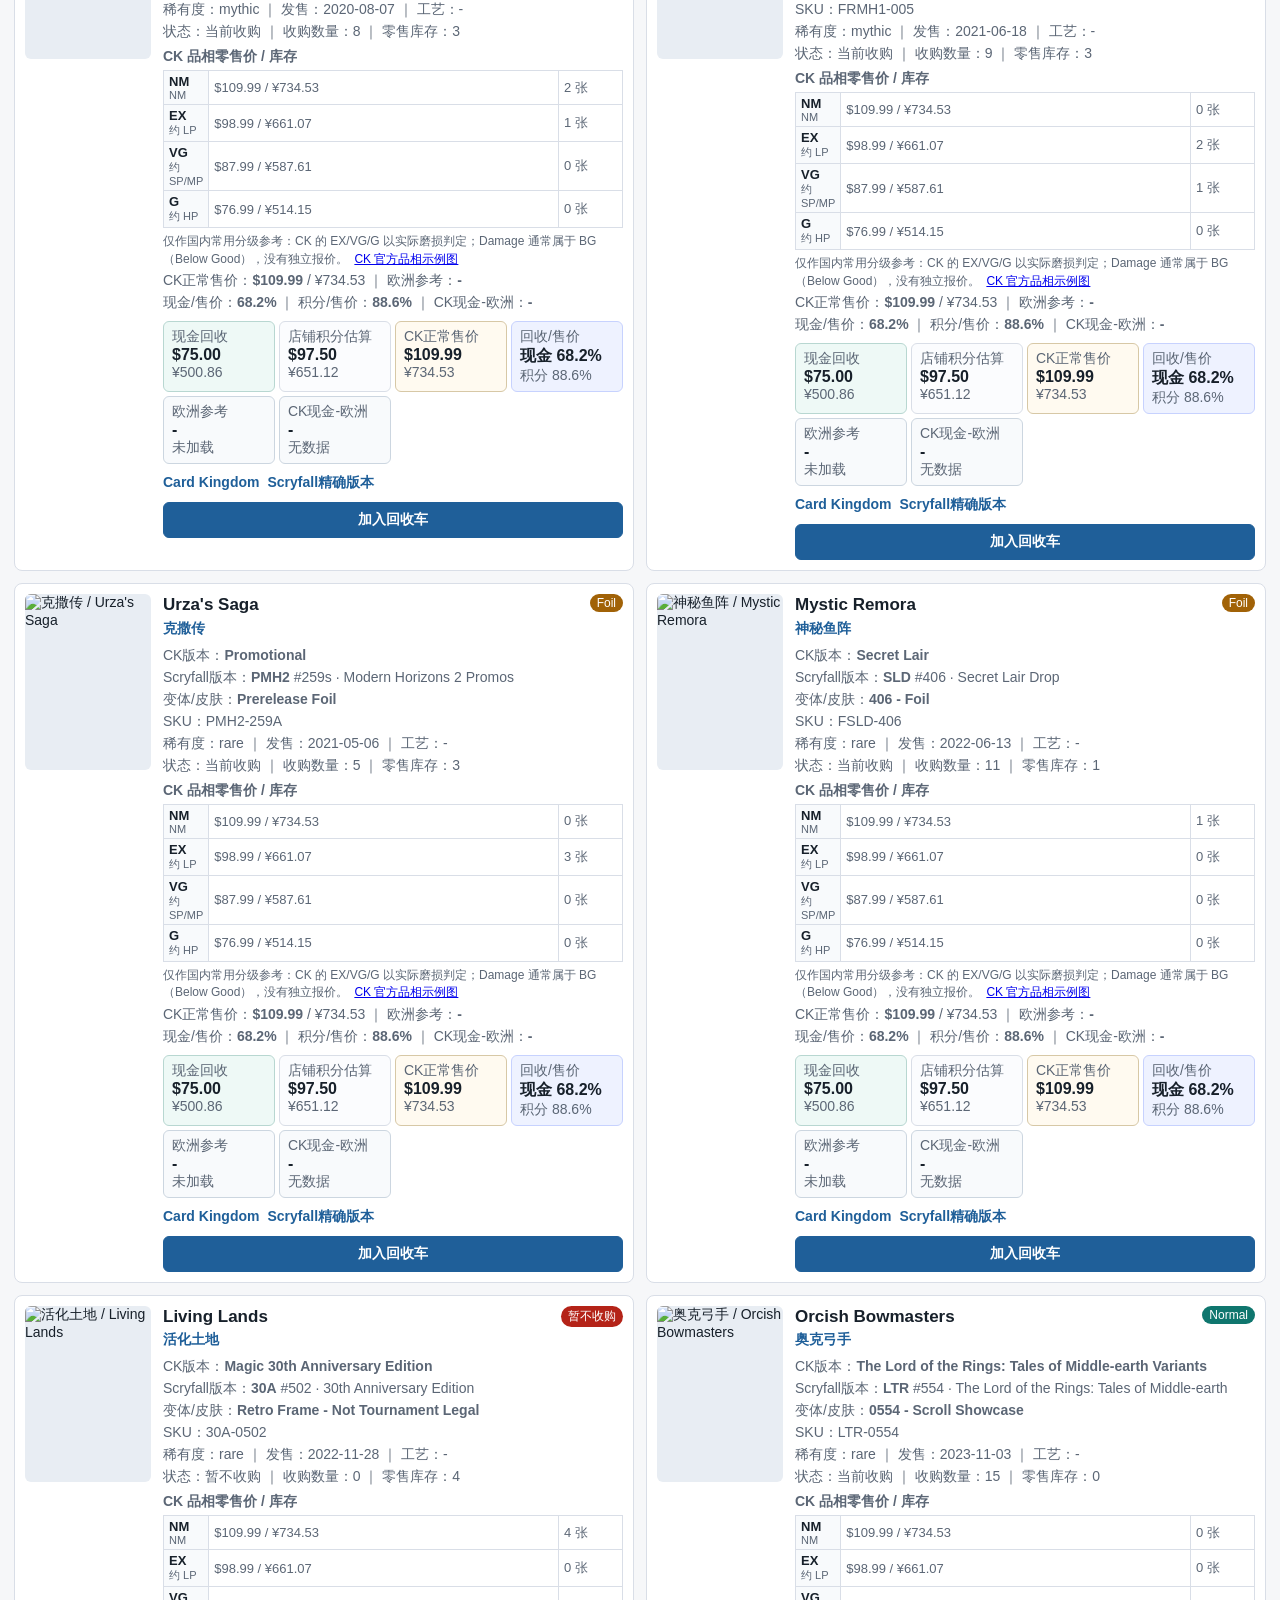
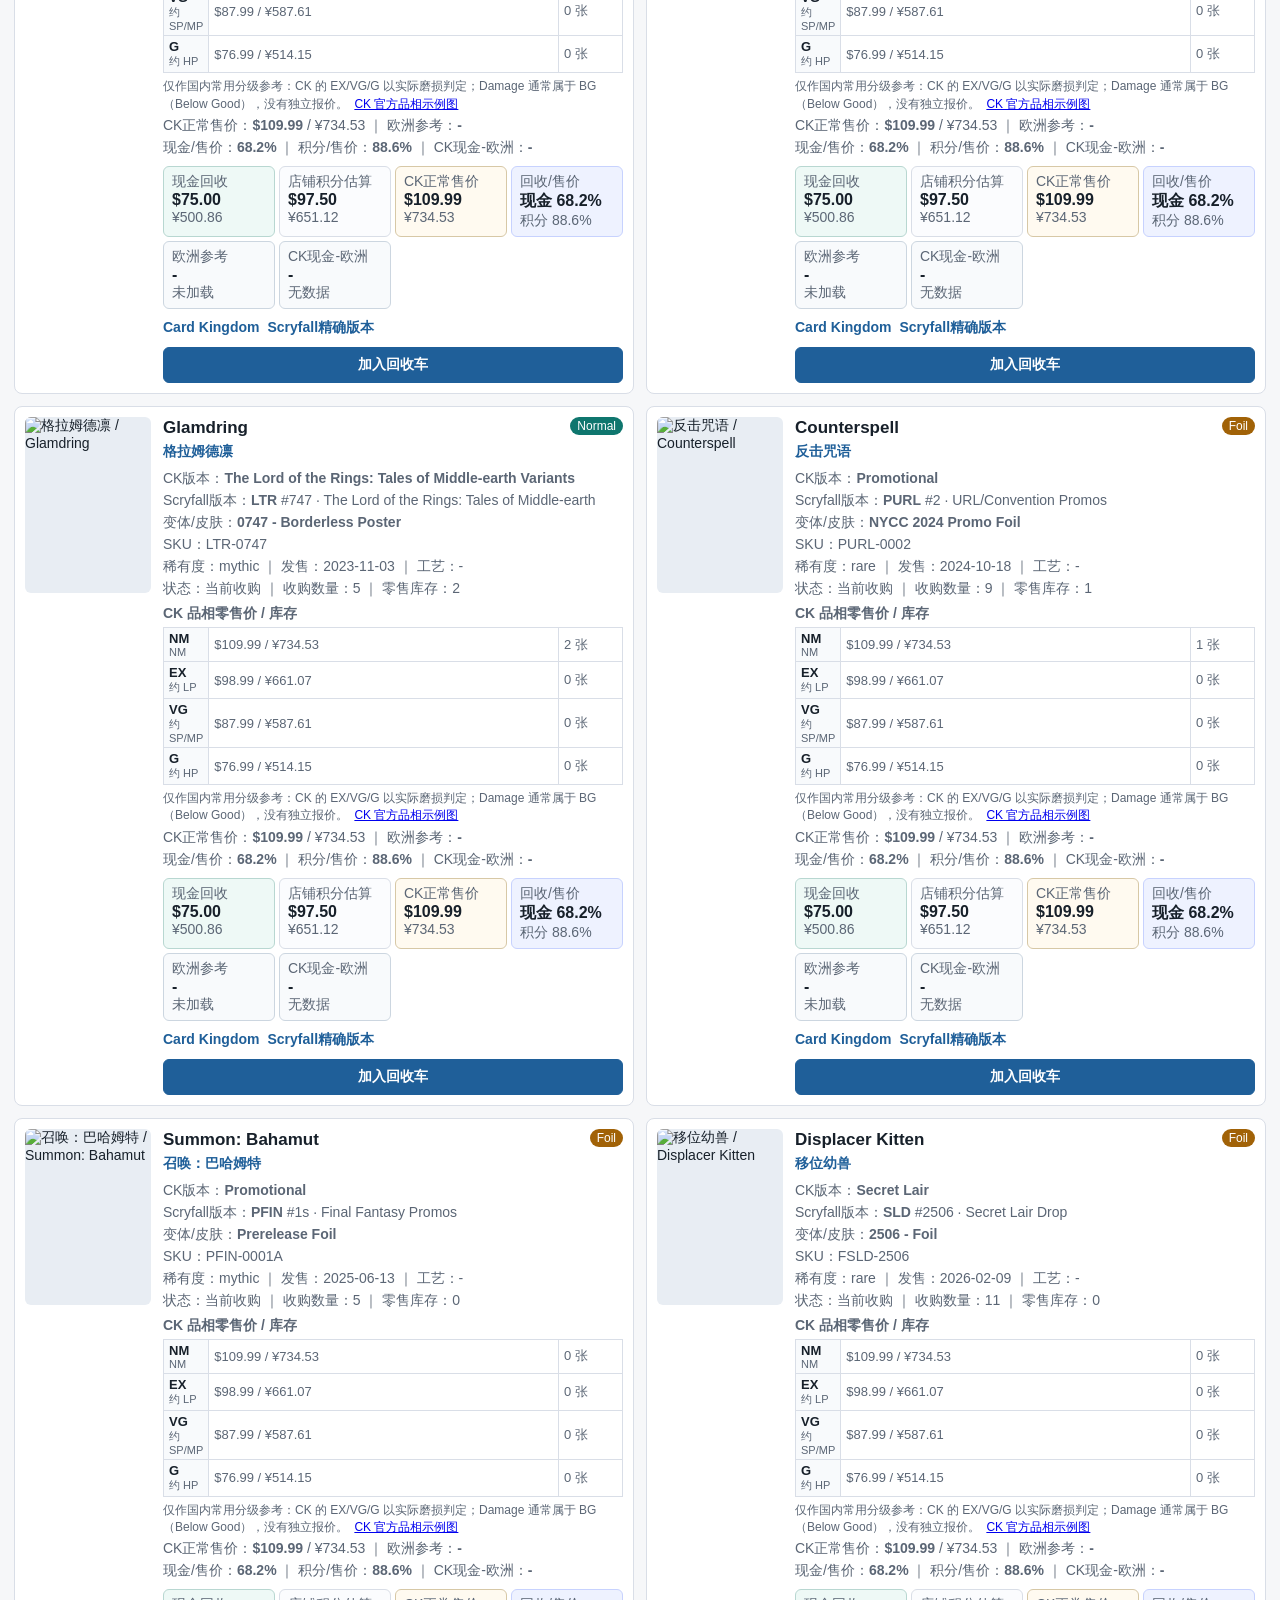
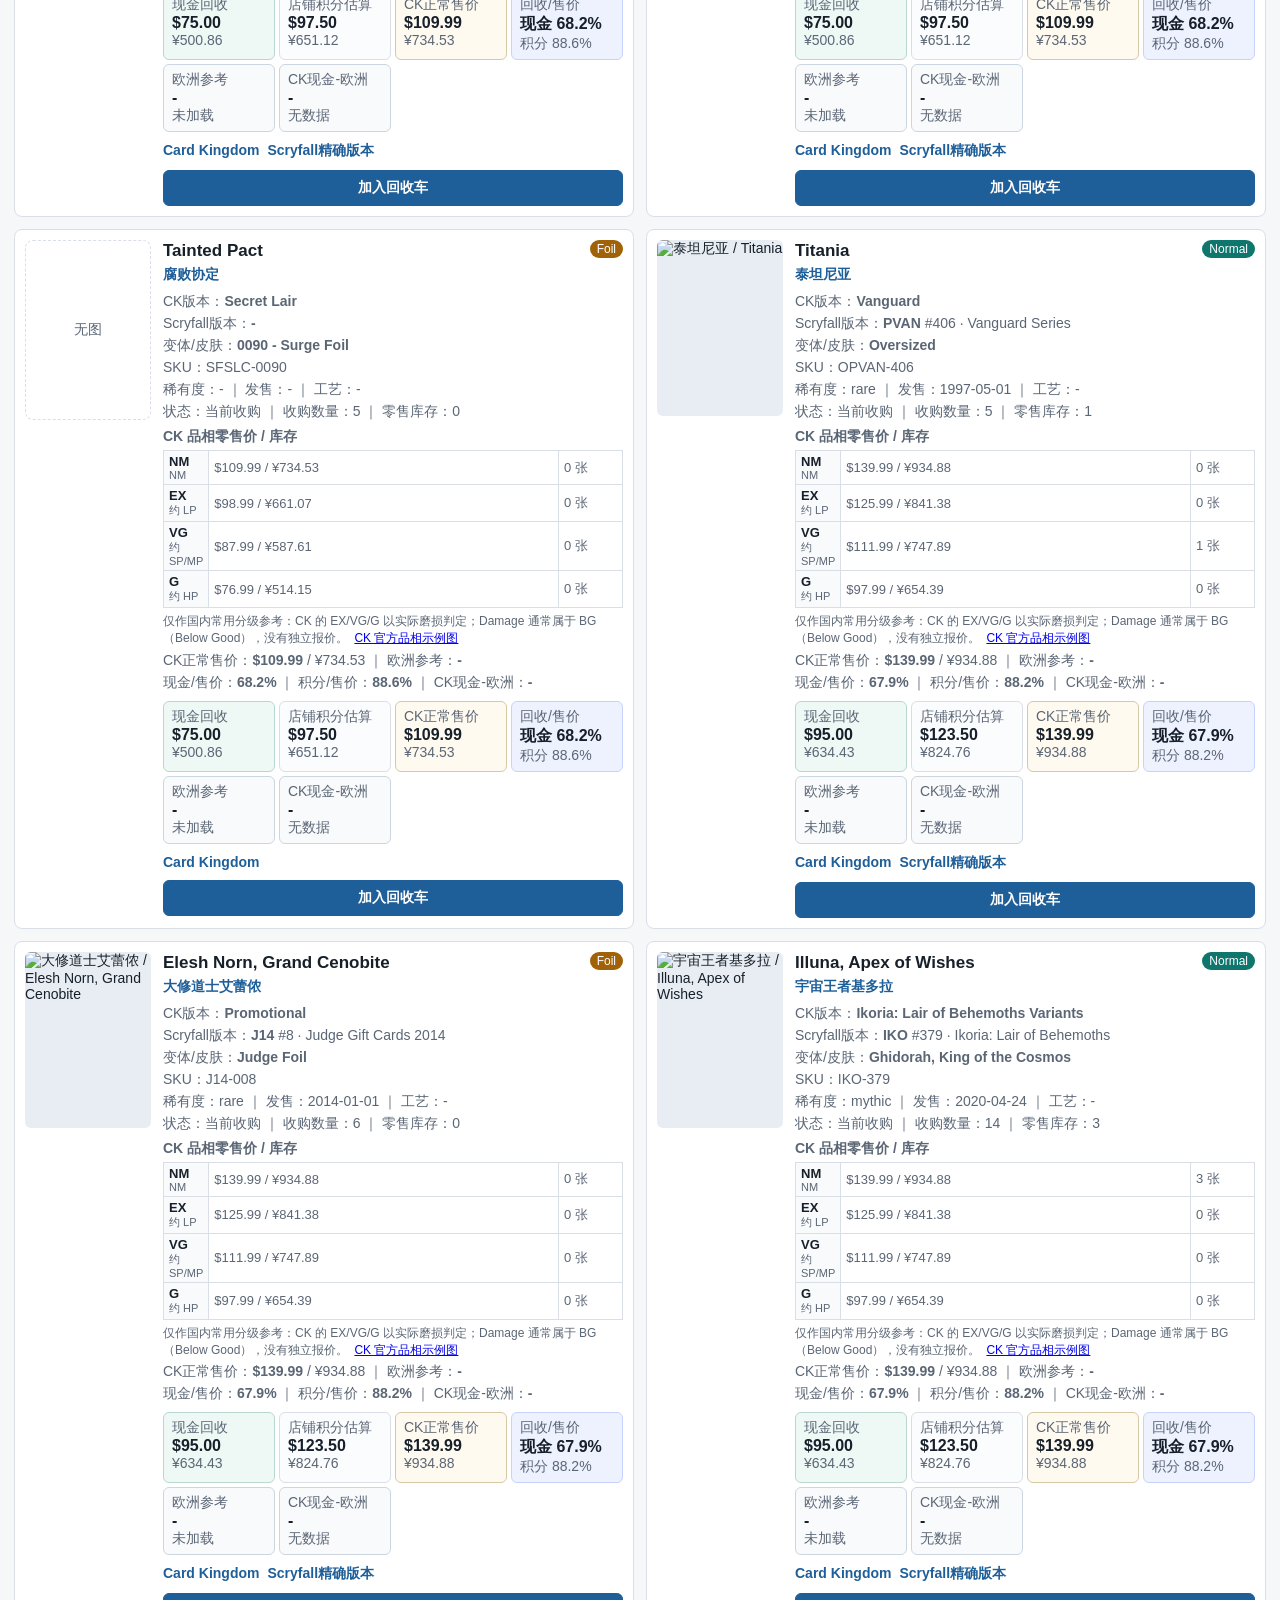
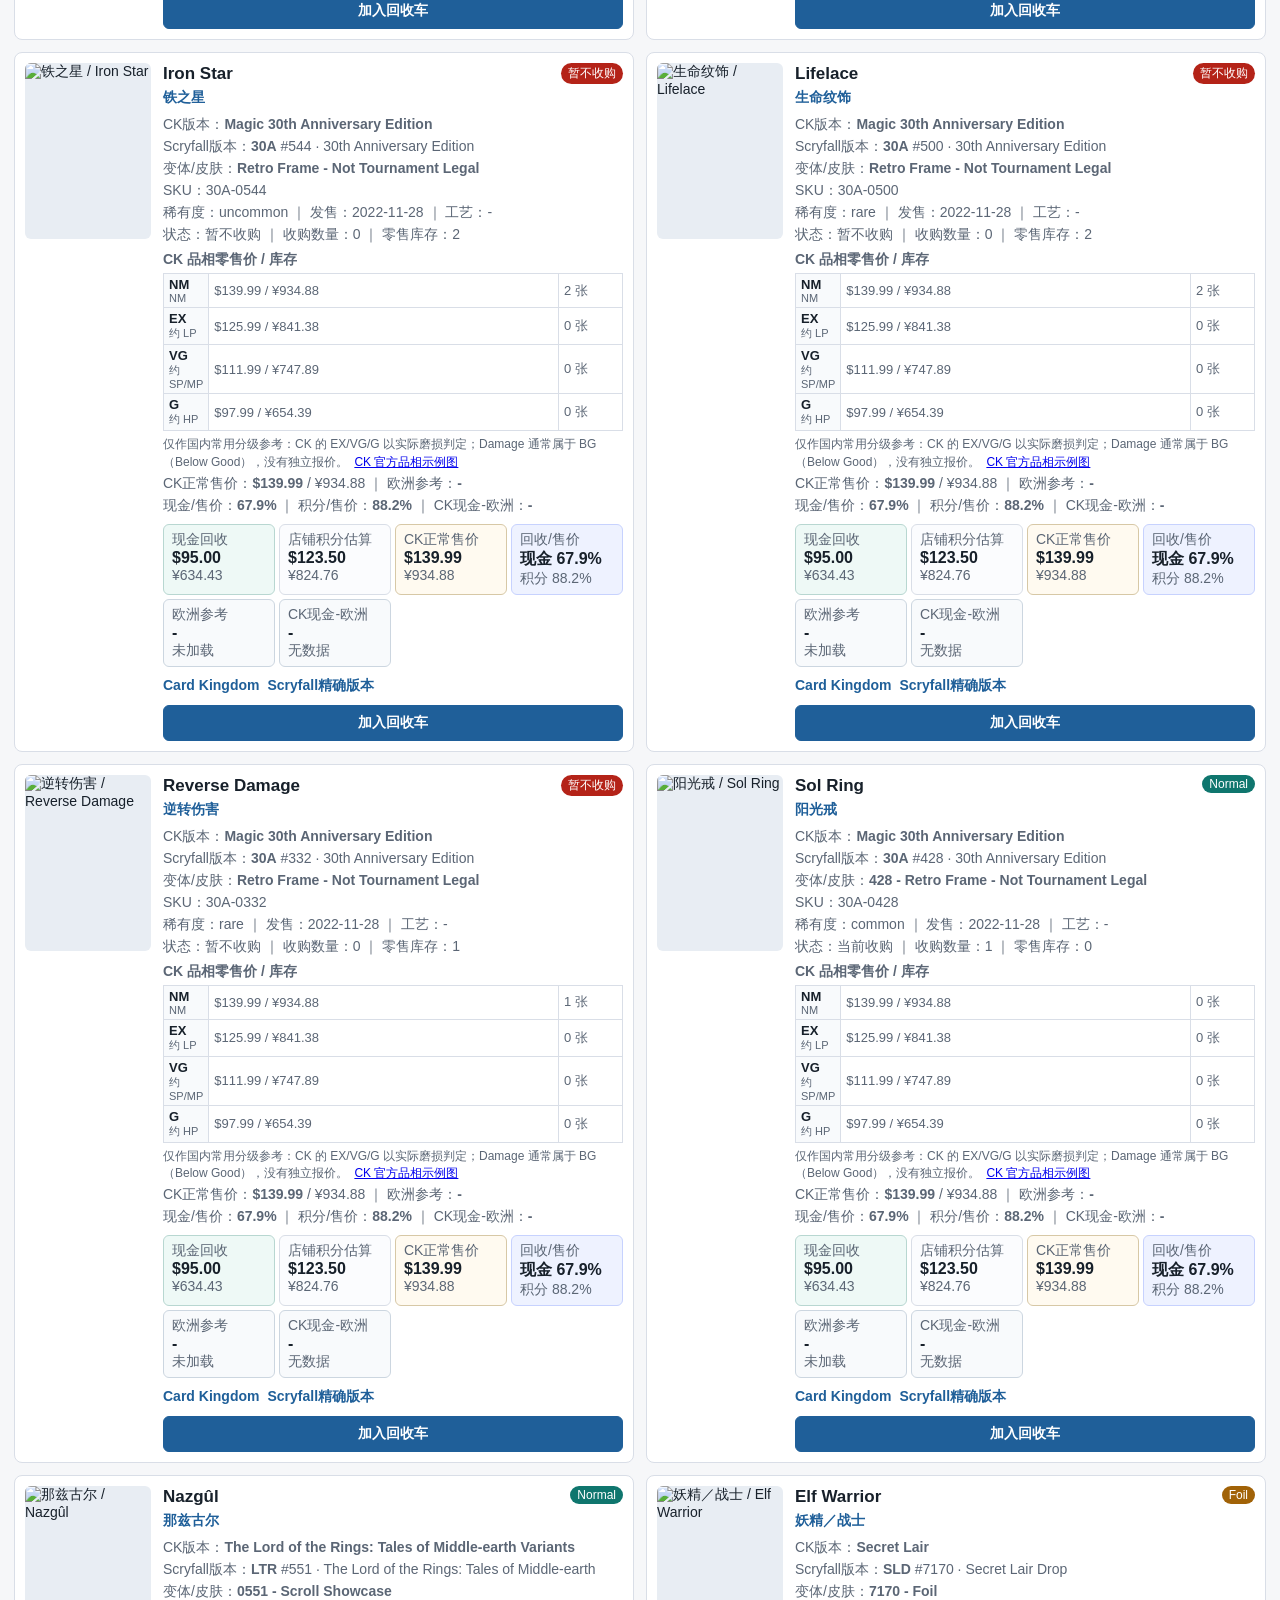
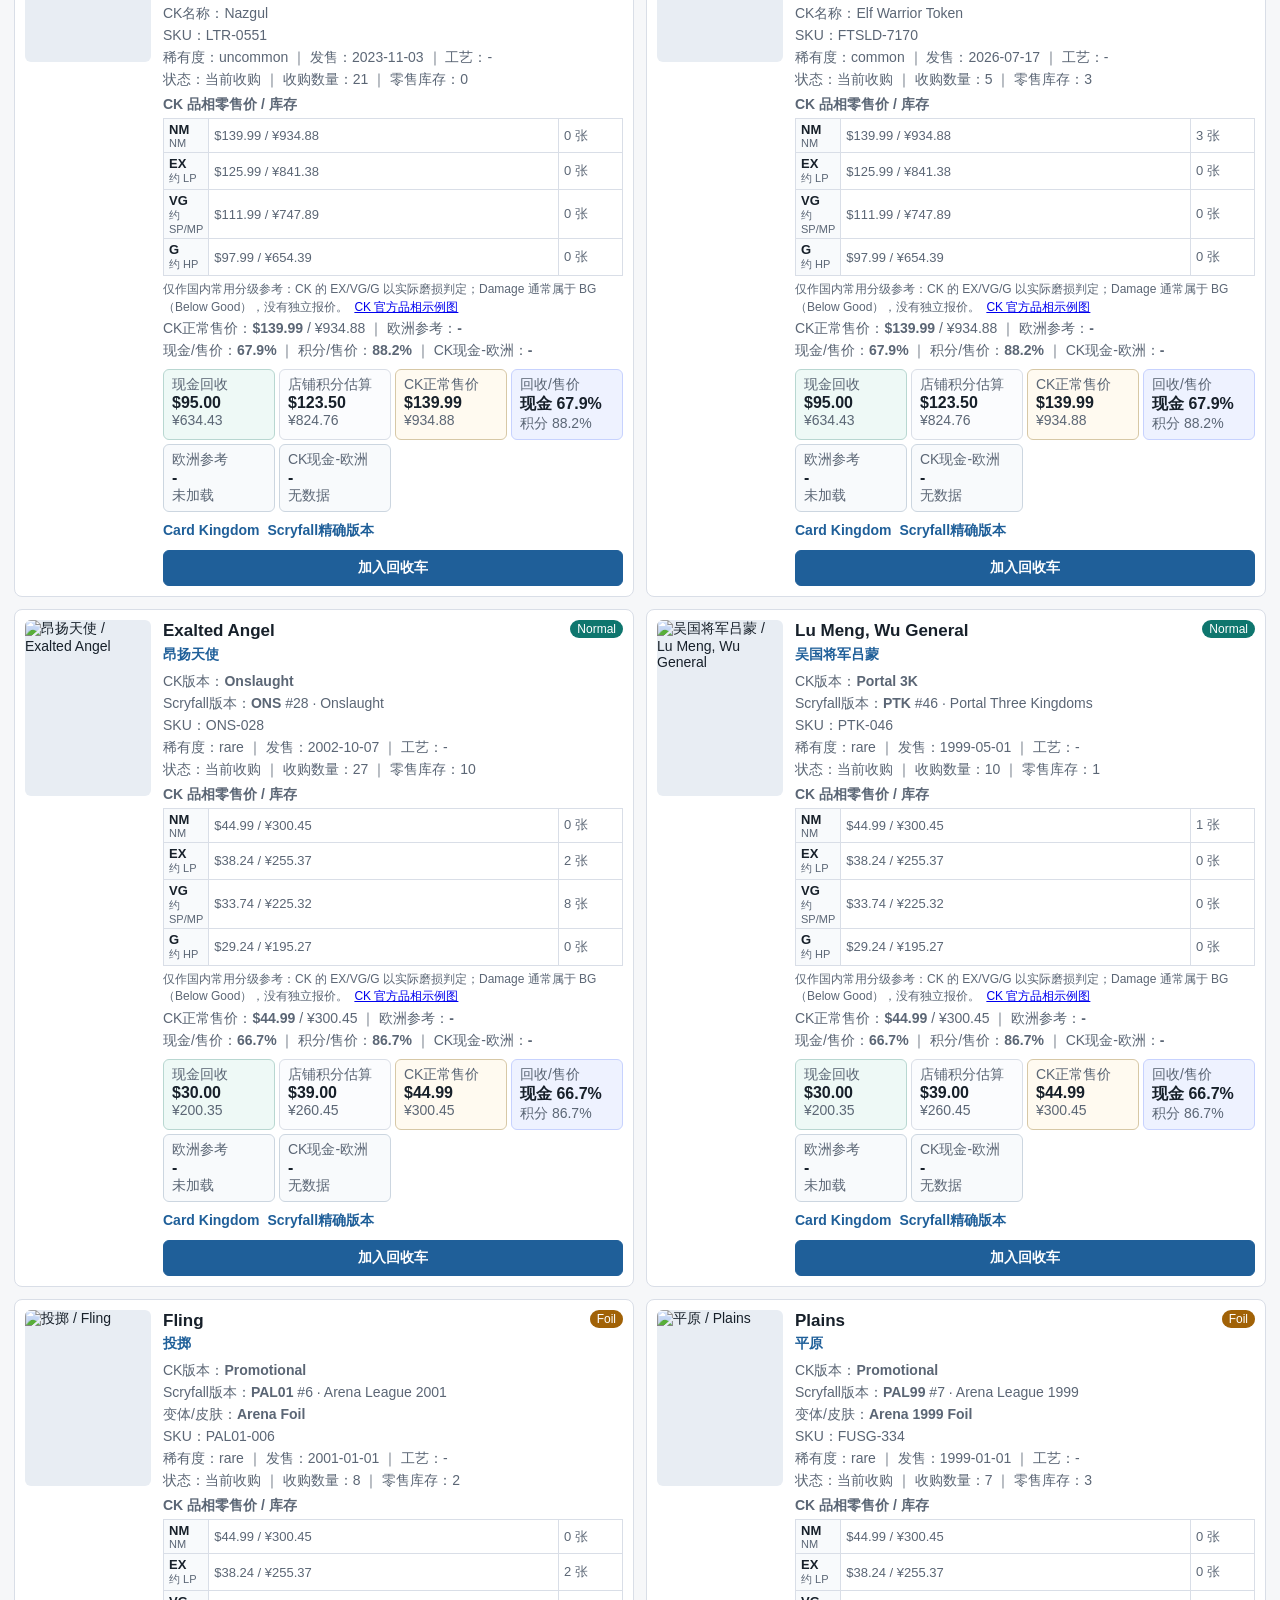
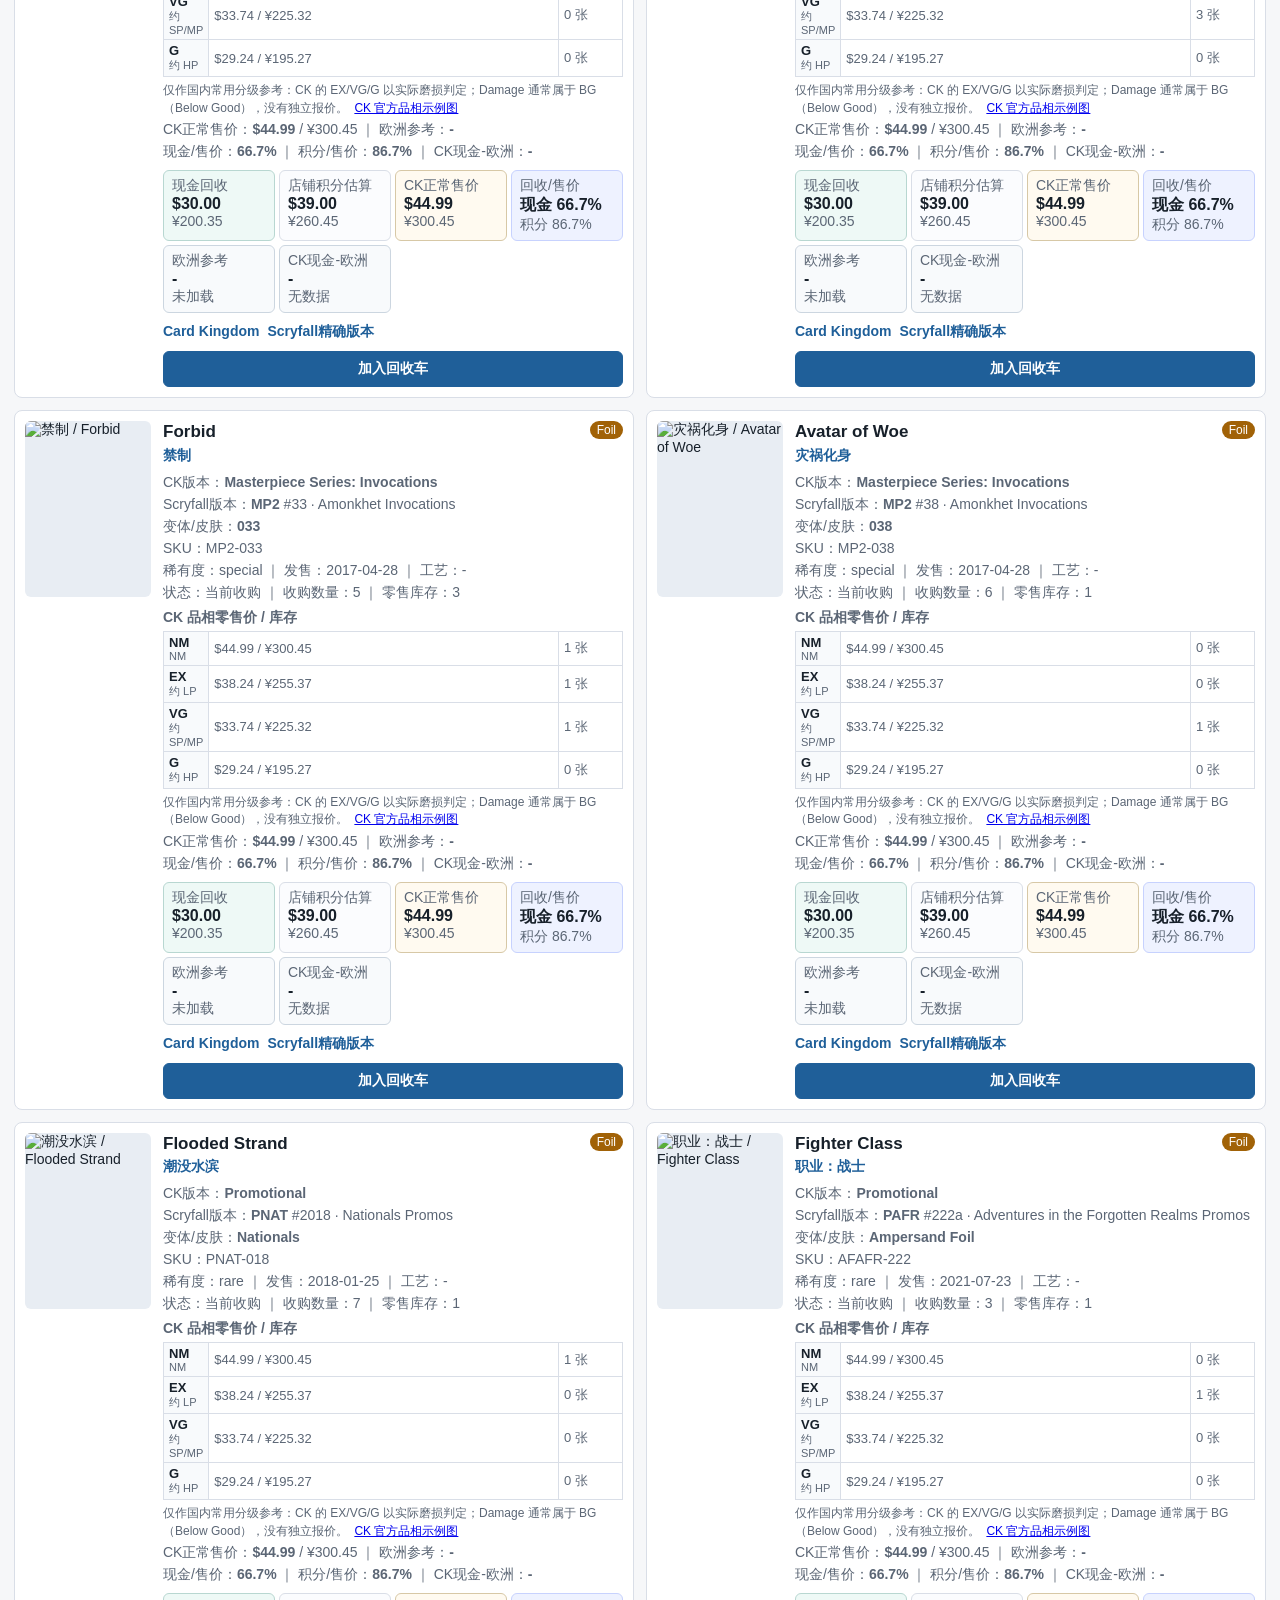
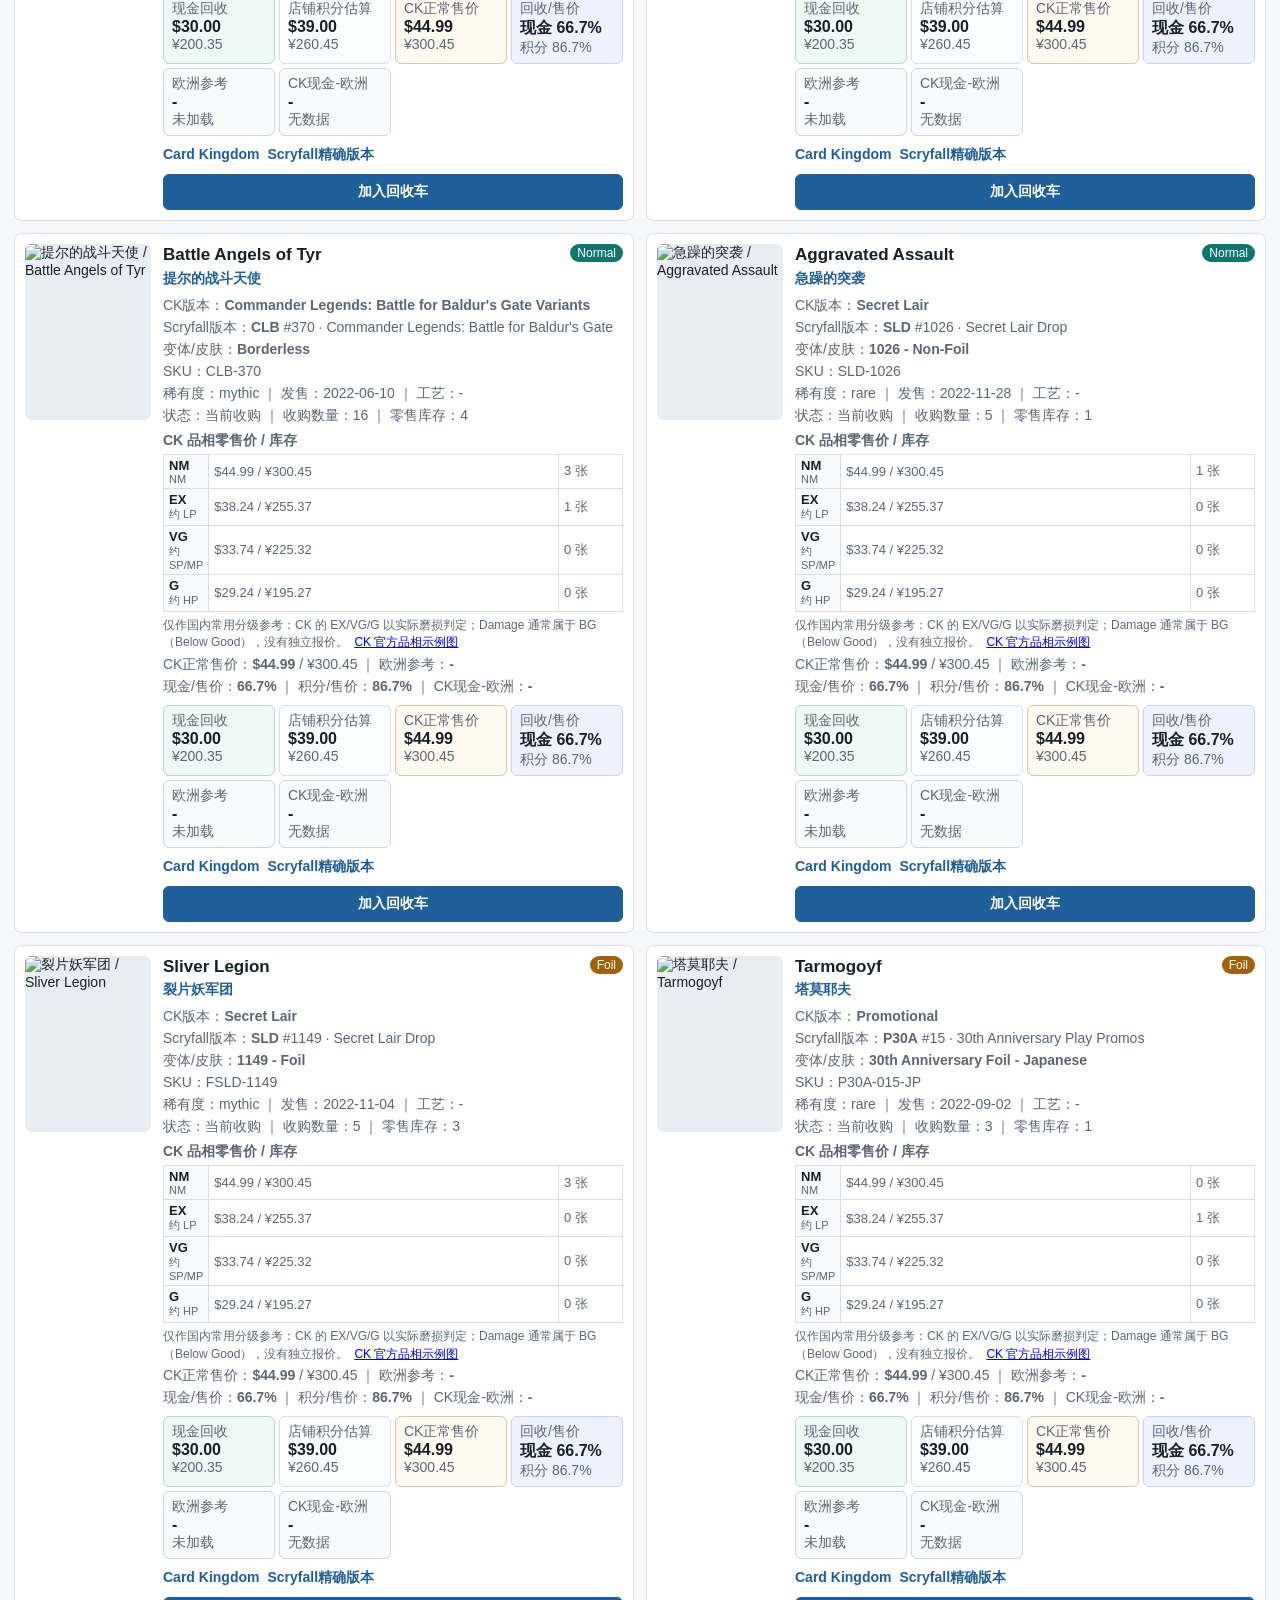
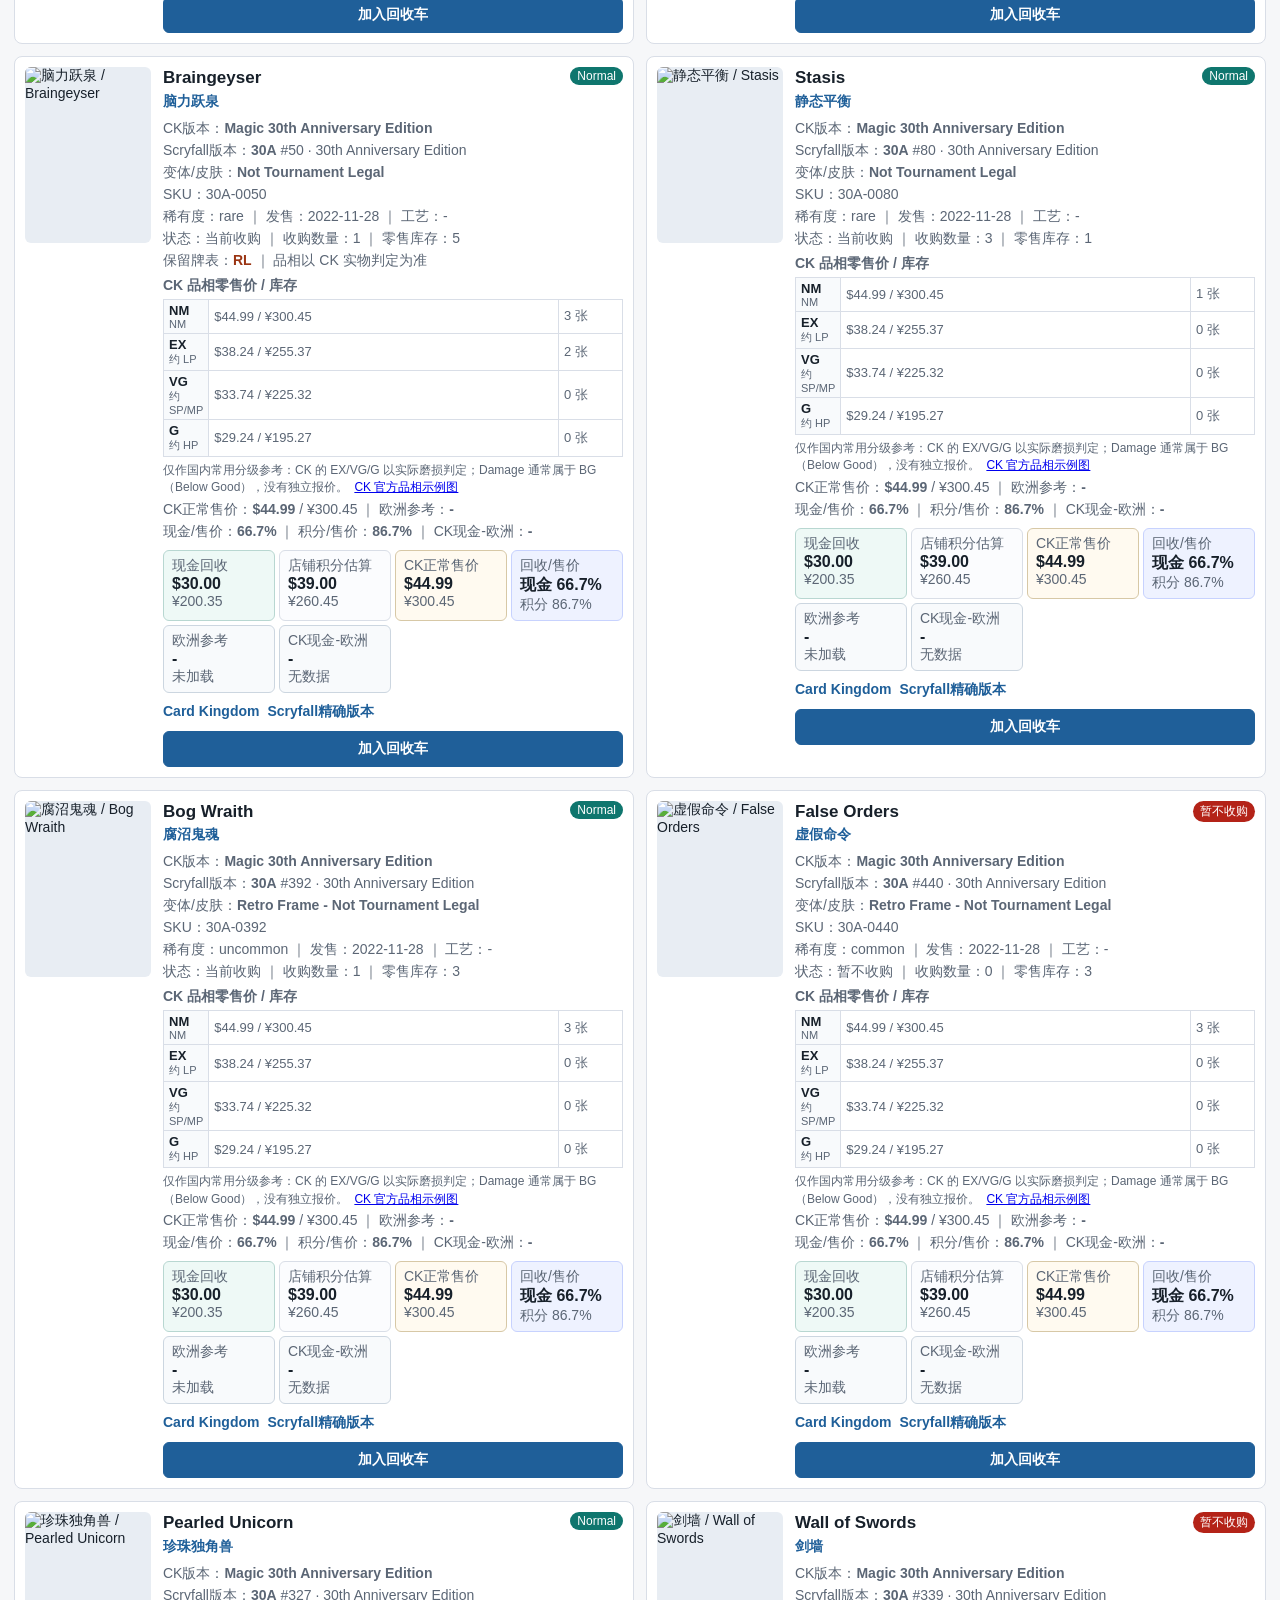
==== commit 9aff87d6: "Add Japanese store buy price browser page (Card Rush) Add cardrush.html/js/css: a searchable, sortab" ====
--- a/index.html
+++ b/index.html
@@ -34,6 +34,7 @@
     <a class="tab-link" href="./hareruya.html">晴屋日本</a>
     <a class="tab-link" href="./hareruya-movers.html">晴屋涨跌榜</a>
     <a class="tab-link" href="./hareruya-opportunities.html">CK → 晴屋价差</a>
+    <a class="tab-link" href="./cardrush.html">日本店铺收购价</a>
     <a class="tab-link" href="./social.html">X 回收公告</a>
   </nav>
 
